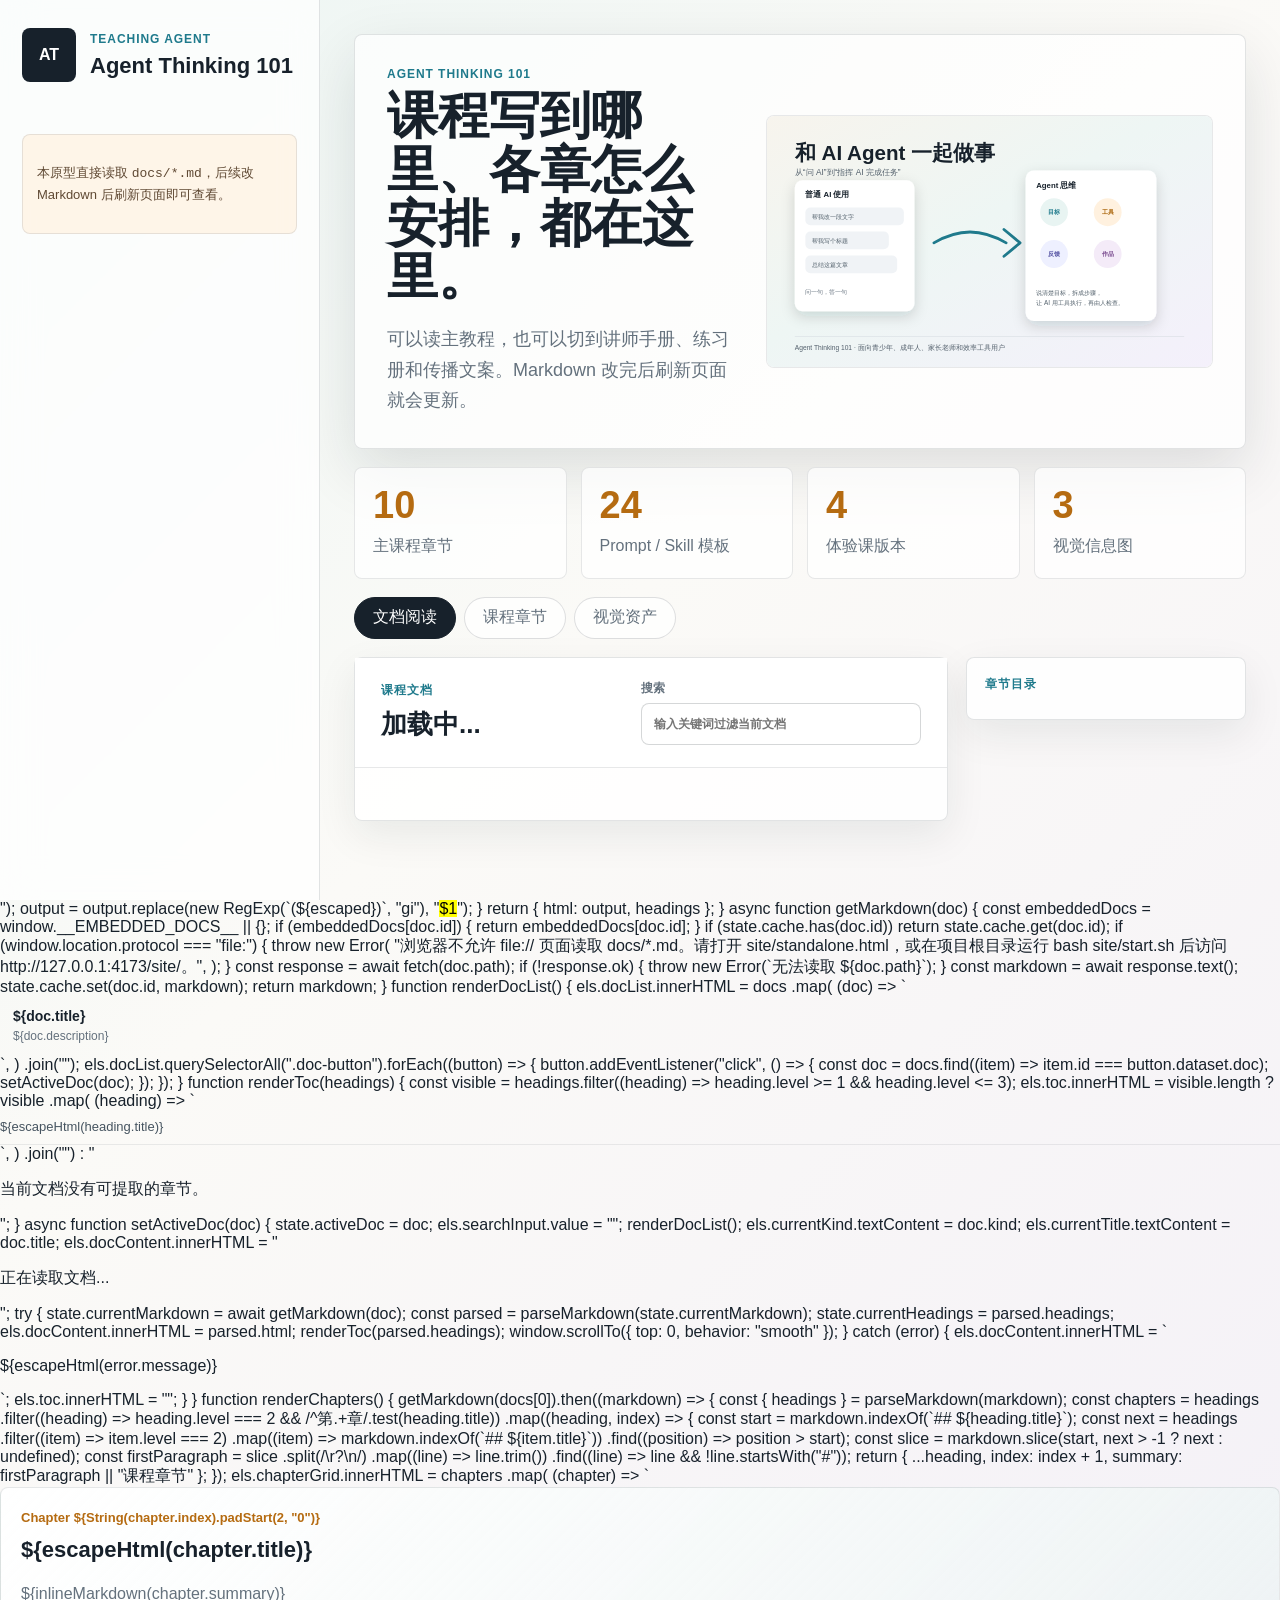
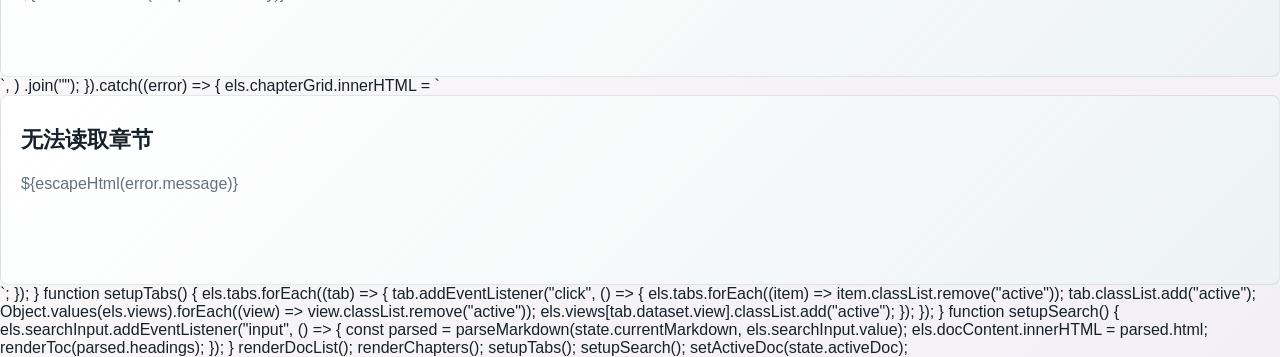
==== site/standalone.html @ 91a7c839 "Build Agent Thinking 101 course site" ====
<!doctype html>
<html lang="zh-CN">
  <head>
    <meta charset="utf-8" />
    <meta name="viewport" content="width=device-width, initial-scale=1" />
    <title>Agent Thinking 101 | 课程文档原型</title>
    <link rel="icon" href="[data-uri]" type="image/svg+xml" />
    <style>
:root {
  color-scheme: light;
  --ink: #17212b;
  --muted: #64717d;
  --paper: #fbfaf7;
  --panel: #ffffff;
  --line: #dfe5e8;
  --teal: #1f7a8c;
  --amber: #b56b11;
  --violet: #6f5792;
  --green-soft: #e8f4f2;
  --amber-soft: #fff1df;
  --violet-soft: #f1edf7;
  --shadow: 0 22px 60px rgba(19, 33, 43, 0.12);
  --radius: 8px;
}

* {
  box-sizing: border-box;
}

body {
  margin: 0;
  min-height: 100vh;
  background:
    linear-gradient(135deg, rgba(232, 244, 242, 0.8), rgba(251, 250, 247, 0.86) 38%, rgba(241, 237, 247, 0.84)),
    var(--paper);
  color: var(--ink);
  font-family: "Avenir Next", "PingFang SC", "Hiragino Sans GB", "Microsoft YaHei", sans-serif;
}

button,
input {
  font: inherit;
}

.app-shell {
  display: grid;
  grid-template-columns: 320px minmax(0, 1fr);
  min-height: 100vh;
}

.side-panel {
  position: sticky;
  top: 0;
  height: 100vh;
  padding: 28px 22px;
  border-right: 1px solid rgba(23, 33, 43, 0.12);
  background: rgba(255, 255, 255, 0.74);
  backdrop-filter: blur(18px);
  overflow-y: auto;
}

.brand-block {
  display: grid;
  grid-template-columns: 54px 1fr;
  gap: 14px;
  align-items: center;
  margin-bottom: 26px;
}

.brand-mark {
  width: 54px;
  height: 54px;
  display: grid;
  place-items: center;
  border-radius: 8px;
  background: var(--ink);
  color: #fff;
  font-weight: 800;
  letter-spacing: 0;
}

.eyebrow {
  margin: 0 0 8px;
  color: var(--teal);
  font-size: 12px;
  font-weight: 800;
  letter-spacing: 0.08em;
  text-transform: uppercase;
}

h1,
h2,
h3 {
  margin: 0;
  letter-spacing: 0;
}

h1 {
  font-size: 22px;
  line-height: 1.12;
}

.doc-list {
  display: grid;
  gap: 8px;
}

.doc-button {
  width: 100%;
  min-height: 58px;
  padding: 11px 12px;
  border: 1px solid transparent;
  border-radius: 8px;
  background: transparent;
  color: var(--ink);
  text-align: left;
  cursor: pointer;
  transition: background 160ms ease, border-color 160ms ease, transform 160ms ease;
}

.doc-button:hover {
  background: rgba(31, 122, 140, 0.08);
  transform: translateX(2px);
}

.doc-button.active {
  background: var(--green-soft);
  border-color: rgba(31, 122, 140, 0.22);
}

.doc-button strong {
  display: block;
  font-size: 14px;
}

.doc-button span {
  display: block;
  margin-top: 4px;
  color: var(--muted);
  font-size: 12px;
  line-height: 1.35;
}

.side-note {
  margin-top: 26px;
  padding: 14px;
  border: 1px solid rgba(23, 33, 43, 0.1);
  border-radius: 8px;
  background: rgba(255, 241, 223, 0.68);
  color: #5f4933;
  font-size: 13px;
  line-height: 1.65;
}

.main-panel {
  min-width: 0;
  padding: 34px;
}

.hero {
  display: grid;
  grid-template-columns: minmax(320px, 0.88fr) minmax(360px, 1.12fr);
  gap: 28px;
  align-items: center;
  min-height: 330px;
  padding: 32px;
  border: 1px solid rgba(23, 33, 43, 0.12);
  border-radius: 8px;
  background: rgba(255, 255, 255, 0.68);
  box-shadow: var(--shadow);
  overflow: hidden;
}

.hero h2 {
  max-width: 780px;
  font-size: clamp(30px, 4vw, 58px);
  line-height: 1.05;
}

.hero-text {
  max-width: 620px;
  margin: 20px 0 0;
  color: var(--muted);
  font-size: 18px;
  line-height: 1.7;
}

.hero img {
  width: 100%;
  border: 1px solid rgba(23, 33, 43, 0.1);
  border-radius: 8px;
  background: #fff;
}

.overview-grid {
  display: grid;
  grid-template-columns: repeat(4, minmax(0, 1fr));
  gap: 14px;
  margin: 18px 0;
}

.overview-grid article {
  min-height: 112px;
  padding: 18px;
  border: 1px solid rgba(23, 33, 43, 0.1);
  border-radius: 8px;
  background: rgba(255, 255, 255, 0.72);
}

.overview-grid span {
  display: block;
  color: var(--amber);
  font-size: 38px;
  font-weight: 800;
  line-height: 1;
}

.overview-grid p {
  margin: 12px 0 0;
  color: var(--muted);
}

.tabs {
  display: flex;
  gap: 8px;
  margin-bottom: 18px;
}

.tab {
  min-height: 42px;
  padding: 0 18px;
  border: 1px solid rgba(23, 33, 43, 0.14);
  border-radius: 999px;
  background: rgba(255, 255, 255, 0.72);
  color: var(--muted);
  cursor: pointer;
}

.tab.active {
  border-color: var(--ink);
  background: var(--ink);
  color: #fff;
}

.content-layout,
.chapter-board,
.asset-board {
  display: none;
}

.content-layout.active {
  display: grid;
  grid-template-columns: minmax(0, 1fr) 280px;
  gap: 18px;
  align-items: start;
}

.chapter-board.active,
.asset-board.active {
  display: block;
}

.reader-card,
.toc-card,
.chapter-board,
.asset-board {
  border: 1px solid rgba(23, 33, 43, 0.12);
  border-radius: 8px;
  background: rgba(255, 255, 255, 0.84);
  box-shadow: 0 14px 40px rgba(19, 33, 43, 0.08);
}

.reader-toolbar {
  position: sticky;
  top: 0;
  z-index: 3;
  display: grid;
  grid-template-columns: minmax(0, 1fr) 280px;
  gap: 18px;
  align-items: center;
  padding: 22px 26px;
  border-bottom: 1px solid rgba(23, 33, 43, 0.1);
  background: rgba(255, 255, 255, 0.92);
  backdrop-filter: blur(14px);
}

.reader-toolbar h3 {
  font-size: 26px;
}

.search-box {
  display: grid;
  gap: 6px;
  color: var(--muted);
  font-size: 12px;
  font-weight: 700;
}

.search-box input {
  width: 100%;
  min-height: 42px;
  padding: 0 12px;
  border: 1px solid rgba(23, 33, 43, 0.18);
  border-radius: 8px;
  background: #fff;
  color: var(--ink);
}

.doc-content {
  padding: 26px;
  line-height: 1.78;
}

.doc-content h1,
.doc-content h2,
.doc-content h3 {
  scroll-margin-top: 98px;
}

.doc-content h1 {
  margin: 0 0 20px;
  font-size: 42px;
  line-height: 1.12;
}

.doc-content h2 {
  margin: 34px 0 14px;
  padding-top: 6px;
  font-size: 30px;
  line-height: 1.2;
}

.doc-content h3 {
  margin: 26px 0 10px;
  color: #263441;
  font-size: 21px;
}

.doc-content p,
.doc-content li {
  color: #34424e;
  font-size: 16px;
}

.doc-content blockquote {
  margin: 18px 0;
  padding: 14px 18px;
  border-left: 4px solid var(--teal);
  background: var(--green-soft);
  color: #21424a;
}

.doc-content pre {
  overflow: auto;
  padding: 16px;
  border: 1px solid rgba(23, 33, 43, 0.12);
  border-radius: 8px;
  background: #13202a;
  color: #f7f4ed;
  line-height: 1.65;
}

.doc-content code {
  font-family: "SFMono-Regular", Menlo, Consolas, monospace;
}

.doc-content :not(pre) > code {
  padding: 2px 5px;
  border-radius: 6px;
  background: #eef3f5;
  color: #204653;
}

.doc-content a {
  color: var(--teal);
  text-decoration-thickness: 2px;
}

.doc-content img {
  display: block;
  width: 100%;
  max-width: 100%;
  height: auto;
  margin: 20px 0;
  border: 1px solid rgba(23, 33, 43, 0.1);
  border-radius: 8px;
  background: #fff;
}

.doc-content mark {
  border-radius: 4px;
  background: #ffe7a8;
}

.toc-card {
  position: sticky;
  top: 20px;
  max-height: calc(100vh - 40px);
  padding: 18px;
  overflow-y: auto;
}

.toc-link {
  display: block;
  padding: 8px 0;
  border-bottom: 1px solid rgba(23, 33, 43, 0.08);
  color: #465460;
  font-size: 13px;
  line-height: 1.35;
  text-decoration: none;
}

.toc-link.level-3 {
  padding-left: 14px;
  color: #687581;
}

.toc-link:hover {
  color: var(--teal);
}

.section-head {
  padding: 26px 26px 0;
}

.section-head h3 {
  font-size: 34px;
}

.section-head p:not(.eyebrow) {
  max-width: 720px;
  color: var(--muted);
  line-height: 1.7;
}

.chapter-grid {
  display: grid;
  grid-template-columns: repeat(2, minmax(0, 1fr));
  gap: 16px;
  padding: 26px;
}

.chapter-card {
  min-height: 190px;
  padding: 20px;
  border: 1px solid rgba(23, 33, 43, 0.1);
  border-radius: 8px;
  background: linear-gradient(135deg, #fff, rgba(232, 244, 242, 0.56));
}

.chapter-card span {
  color: var(--amber);
  font-size: 13px;
  font-weight: 800;
}

.chapter-card h4 {
  margin: 10px 0;
  font-size: 22px;
  line-height: 1.3;
}

.chapter-card p {
  color: var(--muted);
  line-height: 1.7;
}

.asset-grid {
  display: grid;
  gap: 18px;
  padding: 26px;
}

.asset-grid figure {
  margin: 0;
  padding: 16px;
  border: 1px solid rgba(23, 33, 43, 0.1);
  border-radius: 8px;
  background: #fff;
}

.asset-grid img {
  width: 100%;
  display: block;
  border-radius: 8px;
}

.asset-grid figcaption {
  margin-top: 12px;
  color: var(--muted);
}

@media (max-width: 1080px) {
  .app-shell {
    grid-template-columns: 1fr;
  }

  .side-panel {
    position: relative;
    height: auto;
  }

  .doc-list {
    grid-template-columns: repeat(2, minmax(0, 1fr));
  }

  .hero,
  .content-layout.active,
  .reader-toolbar {
    grid-template-columns: 1fr;
  }

  .toc-card {
    position: relative;
    top: auto;
    max-height: none;
  }
}

@media (max-width: 720px) {
  .main-panel,
  .side-panel {
    padding: 16px;
  }

  .hero {
    padding: 20px;
  }

  .overview-grid,
  .chapter-grid,
  .doc-list {
    grid-template-columns: 1fr;
  }

  .tabs {
    overflow-x: auto;
  }
}

</style>
  </head>
  <body>
    <div class="app-shell">
      <aside class="side-panel" aria-label="课程文档导航">
        <div class="brand-block">
          <div class="brand-mark">AT</div>
          <div>
            <p class="eyebrow">Teaching Agent</p>
            <h1>Agent Thinking 101</h1>
          </div>
        </div>

        <nav class="doc-list" id="docList" aria-label="文档列表"></nav>

        <div class="side-note">
          <p>本原型直接读取 <code>docs/*.md</code>，后续改 Markdown 后刷新页面即可查看。</p>
        </div>
      </aside>

      <main class="main-panel">
        <header class="hero">
          <div class="hero-copy">
            <p class="eyebrow">Agent Thinking 101</p>
            <h2>课程写到哪里、各章怎么安排，都在这里。</h2>
            <p class="hero-text">
              可以读主教程，也可以切到讲师手册、练习册和传播文案。Markdown 改完后刷新页面就会更新。
            </p>
          </div>
          <img src="[data-uri]" alt="Agent Thinking 101 课程主视觉" />
        </header>

        <section class="overview-grid" aria-label="课程总览">
          <article>
            <span>10</span>
            <p>主课程章节</p>
          </article>
          <article>
            <span>24</span>
            <p>Prompt / Skill 模板</p>
          </article>
          <article>
            <span>4</span>
            <p>体验课版本</p>
          </article>
          <article>
            <span>3</span>
            <p>视觉信息图</p>
          </article>
        </section>

        <section class="tabs" aria-label="内容视图切换">
          <button class="tab active" data-view="reader">文档阅读</button>
          <button class="tab" data-view="chapters">课程章节</button>
          <button class="tab" data-view="assets">视觉资产</button>
        </section>

        <section class="content-layout active" id="readerView">
          <article class="reader-card">
            <div class="reader-toolbar">
              <div>
                <p class="eyebrow" id="currentKind">课程文档</p>
                <h3 id="currentTitle">加载中...</h3>
              </div>
              <label class="search-box">
                <span>搜索</span>
                <input id="searchInput" type="search" placeholder="输入关键词过滤当前文档" />
              </label>
            </div>
            <div class="doc-content" id="docContent" aria-live="polite"></div>
          </article>

          <aside class="toc-card" aria-label="当前文档章节">
            <p class="eyebrow">章节目录</p>
            <div id="toc"></div>
          </aside>
        </section>

        <section class="chapter-board" id="chaptersView">
          <div class="section-head">
            <p class="eyebrow">Course Map</p>
            <h3>十章课程主线</h3>
            <p>这部分从主教程正文中自动抽取一级课程章节，适合快速看课程骨架。</p>
          </div>
          <div class="chapter-grid" id="chapterGrid"></div>
        </section>

        <section class="asset-board" id="assetsView">
          <div class="section-head">
            <p class="eyebrow">Visual System</p>
            <h3>课程视觉资产</h3>
            <p>这些图可以用于课程介绍页、试讲投影、Notion 文档或小红书封面草稿。</p>
          </div>
          <div class="asset-grid">
            <figure>
              <img src="[data-uri]" alt="课程主视觉" />
              <figcaption>课程主视觉：从聊天到做事</figcaption>
            </figure>
            <figure>
              <img src="[data-uri]" alt="Agent 协作循环" />
              <figcaption>Agent 协作循环：目标、工具、反馈、检查</figcaption>
            </figure>
            <figure>
              <img src="[data-uri]" alt="适合人群地图" />
              <figcaption>适合人群地图：青少年、成年人、家长老师、效率工具用户</figcaption>
            </figure>
          </div>
        </section>
      </main>
    </div>

    <script>
window.__EMBEDDED_DOCS__ = {"course":"# Agent Thinking 101\n\n## 和 AI Agent 一起做事\n\n我最初想做的是少儿编程课。写着写着，我发现成年人也卡在同一个地方：工具已经装了，聊天也会了，可一碰到完整任务，还是不知道怎样把 AI 放进自己的工作里。\n\n于是课程范围慢慢变宽了。孩子可以做网页、小游戏和学习助手；成年人可以整理 Excel、写文档或搭小工具。会编程的人还能继续往 Codex、MCP 和 skills 走。大家用的功能不一样，但开头都一样：先把想做的事说清楚。\n\n## 写在前面：这门课到底想解决什么\n\n我身边不少朋友已经在用 ChatGPT、Gemini、豆包或 DeepSeek。平时改改文字、写个标题、翻译几句话，都没有问题。\n\n可我教他们用 Codex 时，经常会看到一种断层。他们会问一段代码是什么意思，却很少让 AI 先读完整个项目；会让 AI 写攻略，却不让它先问预算、同行人和旅行节奏。大家仍然习惯一句一句地下命令，好像 AI 只能在聊天框里活动。\n\n现在的 Agent 可以读文件、改代码、跑命令，也能根据报错继续修。表格、文档和浏览器里的任务也在往这个方向走。它不保证一次做对，但已经可以连续承担一段工作。\n\n这门课想练的是下面这些事：\n\n- 怎么把一个模糊想法说清楚。\n- 怎么让 AI 帮你拆任务，而不是只给答案。\n- 怎么让 AI 用工具做事，而不是只在聊天框里写字。\n- 怎么检查 AI 的结果，避免被它带着跑。\n- 怎么把重复工作沉淀成模板、skill 或自动化流程。\n- 怎么用 AI 学习、创作、工作、复盘自己。\n\n学完以后，至少应该能把一件事情交代完整，知道什么时候让 AI 继续，什么时候自己停下来检查。\n\n## 参考资料和调研结论\n\n公开的 Agent 教程不少，大多写给开发者。\n\nHugging Face 的 Agents Course 会讲工具、行动和观察，也带着学习者用 smolagents、LlamaIndex、LangGraph 做项目。内容完整，不过默认读者有 Python 基础。\n\nMicrosoft 的 AI Agents for Beginners 更接近工程课程，内容包括规划、记忆、多 Agent、RAG 和 MCP。想自己开发 Agent 的人会用得上，普通用户读起来会比较吃力。\n\nAnthropic 的 Building Effective Agents 提醒开发者别急着做全自动系统，很多任务用简单工作流更稳。文章列出的提示链、路由、并行和评审流程，也很适合拿来教普通人。\n\nOpenAI 和通义灵码的文档则把工具列得很具体：搜索、文件、代码执行、终端、MCP、computer use。模型能接触这些工具以后，才有机会把任务往下推进。\n\n我不想把这门课也写成框架手册。所以正文会先从旅行计划、照片工具、学习和表格这些场景讲起。等读者真的遇到“AI 需要读文件”或“这套流程想下次再用”的问题，再解释工具、记忆、MCP 和 skill。\n\n参考资料：\n\n- Hugging Face Agents Course: https://huggingface.co/learn/agents-course/unit0/introduction\n- Anthropic, Building Effective Agents: https://www.anthropic.com/engineering/building-effective-agents\n- Microsoft AI Agents for Beginners: https://github.com/microsoft/ai-agents-for-beginners\n- OpenAI Agents SDK docs: https://developers.openai.com/api/docs/guides/agents\n- OpenAI tools docs: https://developers.openai.com/api/docs/guides/tools\n- 通义灵码智能体模式: https://help.aliyun.com/zh/lingma/qoder-cn/user-guide/agent\n- UNESCO AI Competency Framework for Students: https://www.unesco.org/en/articles/ai-competency-framework-students\n- MIT Open Learning, AI Literacy, Explained: https://openlearning.mit.edu/news/ai-literacy-explained\n\n## 课程使用指南\n\n自学时，可以从头读到尾，每章做一次练习。别只收藏 prompt，最好当场打开一个 AI 工具试一遍，然后故意挑一处不满意的地方让它修改。\n\n给朋友试讲时，不必一次讲完十章。先用半小时比较聊天与 Agent 的差别，再用一小时做个人主页或旅行计划，已经足够看出这套课是否讲得通。\n\n正式开课可以做 4 节体验版，也可以拆成 10 节。前者用来测试内容，后者再加入作业、复盘和最终项目。\n\n### 四节体验课版本\n\n第 1 节：AI 不只是聊天机器人。  \n目标是让学习者理解：AI 不只是回答问题，还可以围绕目标做事。课堂上对比“帮我做网页”和“请先帮我拆需求，再生成网页”的差别。\n\n第 2 节：把想法说清楚。  \n目标是训练任务说明。学习者选择一个真实想法，写出目标、背景、对象、材料、约束和成功标准。\n\n第 3 节：做出第一个作品。  \n目标是体验从想法到作品。青少年可以做兴趣主页，成年人可以做旅行计划页面、照片工具或工作流模板。\n\n第 4 节：让 AI 成为长期助手。  \n目标是写出自己的 AI 使用手册，包括偏好、常做任务、检查标准和可以沉淀成 skill 的重复工作。\n\n### 十节系统课版本\n\n第 1 节：从聊天 AI 到 Agent。  \n第 2 节：任务说明和需求澄清。  \n第 3 节：先计划、再执行、再检查。  \n第 4 节：工具、上下文、记忆和 skill。  \n第 5 节：用 AI 学习学校科目和兴趣技能。  \n第 6 节：用 AI 创造网页、小工具和作品。  \n第 7 节：用 AI 处理成年人工作流。  \n第 8 节：Agent 工作流模式。  \n第 9 节：安全、边界和判断。  \n第 10 节：最终项目展示和复盘。\n\n### 这门课反复练什么\n\n术语记不住没关系。每一章都会回到这五件事：\n\n1. 我能不能把目标说清楚。\n2. 我能不能让 AI 先问问题。\n3. 我能不能让 AI 拆计划。\n4. 我能不能检查 AI 做得对不对。\n5. 我能不能把一次经验沉淀成以后可复用的流程。\n\n这五件事做顺了，换一个模型也不至于重新学起。\n\n## 第一章：AI 不只是聊天机器人\n\n### 1.1 过去我们怎么用 AI\n\n很多人第一次用 AI，会把它当成一个很聪明的聊天对象。\n\n比如：\n\n- “帮我润色这段话。”\n- “帮我写一份自我介绍。”\n- “这段英文是什么意思？”\n- “帮我总结这篇文章。”\n- “给我十个小红书标题。”\n\n这些用法很实用，只是范围比较窄。你给一段材料，它回一个结果；不满意，再追问一句。AI 不知道整件事为什么要做，也接触不到其他文件和工具。\n\n### 1.2 Agent 是什么\n\n“Agent”听起来有点玄。先把它理解成：\n\n> 一个能围绕目标，使用工具，持续推进任务的 AI 协作者。\n\n聊天 AI 主要给回答。Agent 还会拿工具往下做。\n\n一个普通聊天 AI 可以告诉你：“这个网页应该怎么写。”  \n一个 Coding Agent 可以真的帮你写文件、改样式、运行项目、看报错、继续修。\n\n一个普通聊天 AI 可以告诉你：“Excel 里可以用这个公式。”  \n一个 Agent 可以读取表格，检查字段，生成公式，跑一段分析，输出图表和报告草稿。\n\n一个普通聊天 AI 可以告诉你：“旅行计划可以这样安排。”  \n一个 Agent 可以先问你的偏好，查最新信息，生成路线，发现时间太赶后重新排，再把最终计划做成清单。\n\n这里比较的是工作方式，不是模型智商。\n\n### 1.3 Agent 的四个关键词\n\n先看目标。它可以很小，比如做一个照片浏览器；也可以是整理过去一年的博客，看看自己总在写什么。\n\n再看上下文。需求、偏好、项目文件和之前的决定都算上下文。材料不给够，AI 只能猜。\n\n工具决定它能不能动手。搜索、文件、浏览器、表格、终端和你自己的脚本，都可以成为工具。\n\n最后是反馈。代码报错就看报错，页面太挤就改排版。人也要把“不对劲”说出来，不然 AI 只会沿着第一版继续跑。\n\n### 1.4 一个小例子：从聊天到 Agent\n\n普通用法：\n\n```text\n帮我做一个个人主页。\n```\n\nAI 可能会给你一段 HTML，或者告诉你个人主页应该包含哪些部分。\n\nAgent 式用法：\n\n```text\n我想做一个个人主页，用来展示我的摄影作品和最近写的文章。\n目标用户是朋友和未来可能合作的人。\n我希望页面有：自我介绍、照片作品区、博客链接、联系方式。\n风格不要太花，干净一点，有一点杂志感。\n请先帮我拆需求，问我还缺哪些信息，然后给出一个实现计划。\n等我确认后，再开始生成第一版。\n```\n\n这个 prompt 没有秘诀，只是多给了背景，还要求 AI 先停下来问问题。\n\n### 1.5 本章练习\n\n找一个你最近真的想做的事情，写成两个版本。\n\n第一个版本用普通聊天方式：\n\n```text\n帮我……\n```\n\n第二个版本用 Agent 方式：\n\n```text\n我想完成……\n背景是……\n目标用户/使用场景是……\n我已有的材料是……\n限制条件是……\n怎样算做好……\n请先问我缺少的信息，再给我计划。\n```\n\n比较两次回答，记下第二次多问了什么、少猜了什么。这个差别比背模板更值得留意。\n\n## 第二章：把想法说清楚\n\n### 2.1 大多数人卡在“想法太糊”\n\n很多让人失望的回答，源头是任务太糊。\n\n比如：\n\n```text\n帮我写个方案。\n```\n\n什么方案？给谁看？目的是说服、汇报、执行，还是招生？要多长？语气要正式还是轻松？有没有已有资料？有没有必须避开的内容？怎样算好？\n\n如果这些都没说，AI 只能猜。\n\n人和人一起工作也是这样。你对朋友说“帮我弄一下”，朋友也会愣住。AI 只是把这个问题放大了。\n\n### 2.2 一个任务说明的六个部分\n\n写任务说明时，可以顺着六个问题想：要做什么，为什么做，给谁用，手上有什么，受哪些限制，怎样才算完成。\n\n不必每次写成正式表格。比如你想做旅行计划，预算和同行人就是限制；想写工作报告，读者和已有数据更要先交代。少了哪一项，AI 就会自己补空白，而且它补的未必合你心意。\n\n### 2.3 模板：把模糊想法变清楚\n\n可以用这个模板：\n\n```text\n我想完成：\n\n背景是：\n\n这个东西给谁用/给谁看：\n\n我已有的材料：\n\n限制条件：\n\n我希望最后输出：\n\n怎样算做好：\n\n请你先检查我的描述是否清楚。如果不清楚，先问我问题，不要急着开始做。\n```\n\n网页、旅行计划、Excel 和课程大纲都能用这套模板。用几次后，可以删掉那些你不需要的栏目。\n\n### 2.4 青少年例子：做一个兴趣主页\n\n普通说法：\n\n```text\n帮我做一个关于篮球的网页。\n```\n\n更好的说法：\n\n```text\n我想做一个篮球兴趣主页，用来展示我为什么喜欢篮球。\n这个网页主要给同学和家长看。\n内容包括：我喜欢的球星、我最近的训练记录、我想学习的技术动作、我最喜欢的一场比赛。\n我现在没有学过 HTML，只想先做一个简单但好看的网页。\n风格希望有运动感，但不要太乱。\n怎样算做好：打开网页后，别人能在 1 分钟内了解我的篮球兴趣，并且页面看起来不像作业。\n请先帮我拆页面结构，再问我还需要补充什么。\n```\n\n这段描述也在逼着孩子整理自己的想法：网页里到底要放什么，别人看完应该知道什么。\n\n### 2.5 成年人例子：处理 Excel\n\n普通说法：\n\n```text\n帮我分析这个表格。\n```\n\n更好的说法：\n\n```text\n我有一份销售数据表，想知道最近三个月不同产品线的销售表现。\n目标是给老板做一个简单汇报。\n我希望输出包括：总体趋势、表现最好的产品、下滑明显的产品、可能原因、下一步建议。\n请先检查表格字段是否足够。如果字段不够，请告诉我缺什么。\n分析时不要只给结论，也要说明你是根据哪些字段判断的。\n最后请输出一份适合放进汇报文档的摘要。\n```\n\n有了业务目标和检查要求，AI 才知道该分析哪些字段，而不是随便画几张图。\n\n### 2.6 本章练习\n\n选一个你自己的真实任务，写一份任务说明。\n\n可以从这些方向选：\n\n- 做一个个人主页。\n- 设计一次旅行。\n- 学一个新技能。\n- 整理一个表格。\n- 写一份报告。\n- 做一个小工具。\n- 复盘自己过去一年的经历。\n\n写完后，让 AI 帮你检查这份任务说明：\n\n```text\n请你帮我检查这个任务说明。\n哪些地方清楚？哪些地方不够清楚？\n如果你要执行这个任务，你还需要问我哪 5 个问题？\n```\n\n如果 AI 提不出问题，通常说明任务还停在泛泛而谈的层面。\n\n## 第三章：从“要答案”到“要过程”\n\n### 3.1 为什么不要急着要最终答案\n\n很多人用 AI，会直接要结果。\n\n比如：\n\n```text\n帮我写完这篇作文。\n```\n\n```text\n帮我直接生成完整代码。\n```\n\n```text\n帮我给出投资建议。\n```\n\n直接拿最终答案当然省事，可你很难判断它在哪一步走偏了。写代码、做数据或学习新东西时，这个问题尤其明显。\n\n可以先让 AI 复述任务、问几个问题，再列计划。你看过计划以后再让它动手，出错时也比较容易找到位置。\n\n### 3.2 一个好流程：先计划，再执行\n\n很多任务都可以用这个流程：\n\n1. 说明目标。\n2. 让 AI 复述理解。\n3. 让 AI 提问补充信息。\n4. 让 AI 给出计划。\n5. 人确认计划。\n6. AI 执行第一步。\n7. 人检查结果。\n8. AI 继续修改。\n9. 最后总结经验。\n\n前面多花几分钟，往往能省掉后面整段推倒重来的时间。\n\n### 3.3 让 AI 先问你问题\n\n一个非常简单但有效的句子是：\n\n```text\n如果我的描述还不够清楚，请先问我问题，不要急着给答案。\n```\n\n这句话的作用很朴素：先把缺的信息补上。\n\n比如你说：\n\n```text\n我想学摄影，请帮我制定学习计划。如果我的目标不清楚，请先问我问题。\n```\n\nAI 可能会问：\n\n- 你现在用什么设备？\n- 你更喜欢人像、街拍、风景还是静物？\n- 你每周能练习几次？\n- 你想先学拍摄，还是后期？\n- 你希望一个月后达到什么效果？\n\n回答完这些问题，“学摄影”才会变成一份适合你的练习安排。\n\n### 3.4 让 AI 暴露检查方法\n\n另一个好句子是：\n\n```text\n每一步完成后，请告诉我应该怎么检查结果。\n```\n\n比如写网页，检查方法可以是：\n\n- 页面能不能打开。\n- 文字有没有溢出。\n- 手机上是否能看。\n- 图片是否正常加载。\n- 按钮点击后有没有反应。\n\n比如处理 Excel，检查方法可以是：\n\n- 总数是否和原表一致。\n- 是否有空值或异常值。\n- 分组字段是否正确。\n- 公式是否覆盖所有行。\n- 结论是否符合业务常识。\n\n检查方法最好在执行前就说好。等结果出来再临时找标准，很容易被一份看起来漂亮的答案糊弄过去。\n\n### 3.5 本章练习\n\n找一个你想让 AI 帮你完成的任务，要求 AI 按下面格式工作：\n\n```text\n请按这个流程帮我：\n1. 先复述你理解的目标。\n2. 再问我 3 到 5 个必要问题。\n3. 然后给出执行计划。\n4. 等我确认后，只执行第一步。\n5. 每一步结束后告诉我怎么检查。\n```\n\n做完后，看看 AI 的计划有没有帮你发现原来没想到的问题。\n\n## 第四章：工具、上下文和记忆\n\n### 4.1 Agent 为什么比聊天 AI 更强\n\n聊天模型能写得很好，可很多任务还要碰文件、网页和代码。Agent 的差别就在这里。\n\n它需要读文件。  \n它需要查网页。  \n它需要跑代码。  \n它需要看表格。  \n它需要记住你的偏好。  \n它需要知道上一步做了什么。  \n它需要在失败后换一种办法。\n\n少一个环节，任务都可能停住。能写代码却不能运行，就不知道有没有报错；能读表格却不理解业务目标，也只能做表面统计。\n\nOpenAI 的工具文档里把 web search、file search、code interpreter、remote MCP、skills、shell、computer use 等都列为可用工具。通义灵码的智能体模式也会使用工程检索、文件编辑、终端等工具。不同平台叫法不同，但底层逻辑类似：让模型不只生成文本，而是可以调用外部能力。\n\n### 4.2 什么是上下文\n\n上下文就是 AI 做当前任务需要知道的背景。\n\n它可以包括：\n\n- 你的目标。\n- 你的偏好。\n- 你之前做过的决定。\n- 你的文件。\n- 你的项目结构。\n- 你的写作风格。\n- 你的限制条件。\n- 你的历史材料。\n\n每次从零开始，AI 就会反复猜你的偏好。\n\n比如你让 AI 帮你写文章，但不给它你的博客风格，它只能写成一种很普通的 AI 腔。你让 AI 帮你改代码，但不给它项目文件，它只能给通用建议。你让 AI 帮你设计学习计划，但不告诉它你的时间和基础，它只能给一份看起来正确但很难执行的计划。\n\n### 4.3 什么是记忆\n\n记忆是长期上下文。\n\n比如：\n\n- 我喜欢直接、温和、有一点个人感的文字。\n- 我不喜欢太商业化的表达。\n- 我正在做一套 Agent 思维教程。\n- 我平时会用 Codex 帮我写代码和整理文档。\n- 我对摄影、化妆、写作、AI 工具、个人复盘感兴趣。\n- 我希望学习计划不要太鸡血，要能落地。\n\n如果这些信息会反复用，可以写进 memory、项目说明或个人手册。以后只需补充这次任务的变化。\n\n### 4.4 什么是 skill\n\nskill 可以先理解成一份“给 AI 用的操作手册”。\n\n当某件事你会反复做，就可以把规则写下来，让 AI 以后按照这套规则执行。\n\n比如：\n\n- 每次帮我整理小红书博主资料时，要先提取账号信息、内容主题、爆款结构、视觉风格，再写总结。\n- 每次帮我写博客时，要保持口语化，不要太像营销文。\n- 每次帮我处理照片库时，要先扫描文件夹，再随机展示 9 张，再记录 star。\n- 每次帮我做旅行计划时，要先问预算、节奏、兴趣、同行人、交通限制。\n\nskill 说白了就是一份给 AI 看的操作说明。最值得写的，通常是那些你已经做过三四遍、步骤差不多、又总有几个地方容易出错的事情。\n\n### 4.5 本章练习\n\n写一份“我的 AI 使用手册”。\n\n可以包含：\n\n```text\n我的基本信息：\n\n我常做的任务：\n\n我喜欢的输出风格：\n\n我不喜欢的输出风格：\n\n我希望 AI 每次都先问的问题：\n\n我常用的检查标准：\n\n我希望沉淀成 skill 的重复任务：\n```\n\n先写一个粗糙版本就行。用过几次以后，把真正有用的规则留下，没用的删掉。\n\n## 第五章：让 AI 帮你学习\n\n### 5.1 AI 不是答案机，而是教练\n\n学习大概是 AI 最容易用歪的地方。答案来得太快，人很容易跳过自己卡住的那几分钟。\n\n我更愿意把它当成陪练：它可以出题、换一种解释、指出错误，但那一步真正的推理还是得自己走。\n\n具体可以让它做这些事：\n\n- 用不同难度解释一个概念。\n- 给你出练习题。\n- 根据错题分析薄弱点。\n- 帮你制定复习计划。\n- 用你感兴趣的例子讲知识。\n- 让你先回答，再给反馈。\n\n### 5.2 学学校科目\n\n比如学数学，不要说：\n\n```text\n这道题答案是什么？\n```\n\n可以说：\n\n```text\n请你像老师一样教我这道题。\n不要直接给答案。\n先问我看到题目后的第一反应。\n如果我卡住了，给我提示，不要一步到位。\n最后请总结这类题的解法，并出两道同类题让我练习。\n```\n\n关键是让它先听你的想法。连第一步都没尝试，AI 也不知道你究竟卡在哪里。\n\n### 5.3 学兴趣技能\n\n成年人学兴趣技能时也可以这么用。\n\n比如学摄影：\n\n```text\n我想学摄影，现在主要用手机拍照。\n我喜欢城市街景、咖啡馆、人物侧影，不太喜欢摆拍。\n请帮我设计一个 4 周练习计划。\n每周给我 3 个拍摄任务，每个任务说明练什么、怎么拍、怎么检查照片。\n```\n\n比如学化妆：\n\n```text\n我想从零开始学日常通勤妆。\n我不想一开始买太多东西，也不喜欢很浓的妆。\n请先问我肤质、预算、已有工具和想要的风格。\n然后给我一个低成本入门路线。\n```\n\n比如学投资：\n\n```text\n我想学习投资入门。\n请不要给我具体买卖建议，也不要推荐个股。\n请先从风险、资产类别、长期收益、分散配置和常见误区开始教。\n每一节后给我一个小练习，帮我检查我是否真的理解。\n```\n\n投资例子只用于学概念。具体买卖牵涉个人风险，别把决定交给模型。\n\n### 5.4 让 AI 根据你调整难度\n\n学习材料太简单会无聊，太难又容易放弃。AI 的方便之处是可以马上换一种解释，不用硬撑着读同一段话。\n\n你可以说：\n\n```text\n请用三个版本解释这个概念：\n1. 小学生能懂的版本。\n2. 高中生能懂的版本。\n3. 给成年人快速入门的版本。\n```\n\n或者：\n\n```text\n我刚才没听懂。\n请不要换一个更高级的说法，而是换一个更生活化的例子。\n```\n\n### 5.5 本章练习\n\n选择一个你想学的东西，让 AI 帮你设计一个 7 天入门计划。\n\n要求：\n\n- 每天不超过 30 分钟。\n- 每天有一个小任务。\n- 每天有一个检查方法。\n- 第 7 天做一个小作品或小总结。\n\n最后让 AI 问你：\n\n```text\n你觉得这个计划哪里太难？哪里太简单？根据我的回答重新调整。\n```\n\n## 第六章：让 AI 帮你创造作品\n\n### 6.1 创造作品是最好的学习\n\n光听概念很难知道 Agent 到底好不好用。做一个自己的东西，问题会马上冒出来。\n\n一个网页。  \n一个小游戏。  \n一个照片工具。  \n一个学习助手。  \n一个旅行计划生成器。  \n一个个人知识库。  \n一个 Excel 自动分析流程。\n\n作品不用复杂。一个只解决自己问题的小工具，通常比照着教程复刻一个“大项目”更有意思。\n\n### 6.2 为什么这对青少年很重要\n\n传统少儿编程很容易从语法开始。先学变量，再学循环，再学函数，再学项目。这个路径有价值，但很多孩子会在中间失去兴趣。\n\n可以把顺序倒过来，先问孩子想做什么。\n\n他喜欢篮球，就做篮球主页。  \n她喜欢画画，就做作品展示网站。  \n他喜欢游戏，就做一个简单小游戏。  \n她喜欢历史，就做一个历史人物问答助手。\n\n代码还是要学，只是它可以晚一点出现。孩子先看到作品能跑，再回头理解变量和函数，往往更容易知道自己为什么要学。\n\n### 6.3 一个作品的标准流程\n\n可以用这个流程：\n\n1. 说出想法。\n2. 让 AI 帮你提问。\n3. 写项目 brief。\n4. 让 AI 生成第一版。\n5. 运行或打开看看。\n6. 说出哪里不满意。\n7. 让 AI 修改。\n8. 加入自己的内容。\n9. 展示给别人看。\n10. 记录下一步想改什么。\n\n第 6 步最值得留时间。AI 的第一版往往很像模板，找出哪里不像自己、哪里不能用，才是项目真正开始的地方。\n\n### 6.4 项目一：个人主页\n\n适合青少年，也适合成年人。\n\n任务说明可以这样写：\n\n```text\n我想做一个个人主页。\n它不是简历，而是展示我这个人。\n内容包括：我是谁、我喜欢什么、我最近在做什么、我想展示的作品、联系方式。\n风格希望干净、有个人感，不要太像模板。\n请先帮我设计页面结构，再给我第一版 HTML/CSS。\n生成后告诉我怎么在本地打开。\n```\n\n完成后可以继续让 AI 修改：\n\n```text\n这个页面太像模板了。\n请让它更像一个真实的人写的页面，减少空话，增加一些生活化细节。\n颜色不要太花，字体层级更清楚一点。\n```\n\n### 6.5 项目二：本地照片浏览和收藏工具\n\n这个项目来自我自己的小麻烦：照片下载了很多，平时根本不会再翻。我想每次随机看 9 张，喜欢的就加星，慢慢把真正想留下的挑出来。\n\n目标：\n\n- 从本地照片文件夹随机展示 9 张。\n- 可以刷新下一组。\n- 可以给喜欢的照片 star。\n- 可以查看收藏列表。\n\n需求很小，但恰好适合课堂。它能让人看到，没必要等某家公司做一个功能完全对口的软件。\n\n任务说明：\n\n```text\n我想做一个本地照片浏览工具。\n它从我指定的照片文件夹里随机展示 9 张图片。\n每张图片旁边有一个 star 按钮，点了以后记录到收藏列表。\n我希望这个工具优先简单可用，可以先用本地网页实现。\n请先问我运行环境和照片路径相关问题，再给出最简单实现方案。\n```\n\n第一版只要能随机显示和收藏就够了。分类、搜索和漂亮动画都可以以后再说。\n\n### 6.6 项目三：学习助手\n\n青少年可以做“我的英语单词助手”或“我的错题练习助手”。成年人可以做“我的投资学习助手”或“我的摄影练习助手”。\n\n任务说明：\n\n```text\n我想做一个学习助手，用来帮我学习摄影。\n它需要记录我正在学的主题，每天给我一个小练习，并让我写下复盘。\n我希望它不是直接给我一堆知识，而是能引导我练习。\n请先帮我设计功能，再生成一个简单网页原型。\n```\n\n### 6.7 本章练习\n\n从下面选择一个作品，做第一版：\n\n- 个人主页。\n- 兴趣展示网站。\n- 本地照片浏览工具。\n- 学习打卡工具。\n- 旅行计划页面。\n- 小游戏。\n- AI 故事书。\n\n要求很简单：第一版能打开，能展示，能讲清楚你为什么做它。\n\n## 第七章：让 AI 帮成年人干活\n\n### 7.1 成年人常把 AI 用得太零碎\n\n很多成年人用 AI，也会卡在“局部帮忙”。\n\n写文档时，让 AI 改一段。  \n做表格时，让 AI 给一个公式。  \n写代码时，让 AI 解释一段报错。  \n做调研时，让 AI 总结一篇文章。\n\n问题不在这些小用法，而在每次都从头开始。如果一件事每周都做，值得把步骤和检查标准留下来。\n\n### 7.2 Excel 和数据\n\n处理表格时，不要一上来就问“帮我分析”。更好的流程是：\n\n1. 说明业务目标。\n2. 让 AI 检查字段。\n3. 让 AI 找缺失值和异常值。\n4. 让 AI 提出分析维度。\n5. 人确认哪些维度有意义。\n6. 让 AI 生成统计、图表或公式。\n7. 人检查结论是否符合常识。\n8. 让 AI 写成报告。\n\n通用 prompt：\n\n```text\n我需要分析一份表格。\n请不要直接下结论。\n先帮我检查字段含义、缺失值、异常值和可能的分析维度。\n然后给我一个分析计划。\n等我确认后，再开始计算或写公式。\n最后输出一份可以给同事看的摘要。\n```\n\n### 7.3 文档和汇报\n\n文档工作通常材料多、步骤重复，很适合先整理成流程。\n\n比如：\n\n- 会议纪要。\n- 项目周报。\n- 竞品调研。\n- 课程大纲。\n- 招生文案。\n- 个人复盘。\n- 读书笔记。\n\n比如可以这样做：\n\n1. 收集原始材料。\n2. 让 AI 先提炼信息结构。\n3. 让 AI 找缺口。\n4. 人补充背景。\n5. AI 写初稿。\n6. 人指出风格问题。\n7. AI 改写。\n8. AI 自查是否有空话、重复、逻辑跳跃。\n\n### 7.4 软件开发和小工具\n\nAI Coding Agent 降低了做小工具的门槛。你不必先把前端、后端和数据库全学完，很多个人需求可以从本地网页或脚本开始。\n\n比如：\n\n- 批量重命名文件。\n- 整理下载文件夹。\n- 做照片浏览器。\n- 把 CSV 生成图表。\n- 做一个个人账本。\n- 做一个旅行计划页面。\n- 做一个课程资料整理工具。\n\n使用 Codex 或类似工具时，可以这样开头：\n\n```text\n请先阅读这个项目结构，告诉我它是什么技术栈。\n我想增加一个功能：……\n请先给出修改计划，不要直接改。\n计划里说明要改哪些文件、为什么改、怎么验证。\n等我确认后再执行。\n```\n\n### 7.5 把重复工作沉淀成 skill\n\n看到重复工作时，先别急着自动化。可以检查它是否真的稳定：\n\n判断一个任务是否适合变成 skill，可以问：\n\n- 这件事我是不是做过三次以上？\n- 每次步骤是不是差不多？\n- 判断标准是不是能写出来？\n- 输入和输出是不是相对固定？\n- 如果 AI 帮我做 70%，我是否愿意人工检查剩下 30%？\n\n大部分答案是“是”，再把它写成 skill 或工作流。判断特别多、每次情况差异很大的任务，硬自动化反而麻烦。\n\n### 7.6 本章练习\n\n列出你工作或生活中最重复的 5 件事。\n\n每件事写：\n\n- 输入是什么。\n- 输出是什么。\n- 中间步骤是什么。\n- 哪些地方必须人判断。\n- 哪些地方可以交给 AI。\n\n然后选一个，写成一份 skill 草稿。\n\n## 第八章：Agent 工作流\n\n### 8.1 不要一开始追求全自动\n\n很多人听到 Agent，会想象一个完全自动的 AI：你说一句话，它自己全做完。\n\n完全自动听起来很省事，可任务一旦碰到钱、隐私、删除文件或对外发布，人就得留在流程里。\n\n初学时先做可控的工作流更实际。\n\n工作流只是把步骤写清楚。哪里自动，哪里停下来等人确认，也一起写进去。\n\n### 8.2 提示链\n\n提示链就是一步接一步。\n\n例子：\n\n1. 先写大纲。\n2. 检查大纲。\n3. 根据大纲写初稿。\n4. 检查初稿。\n5. 润色。\n6. 输出最终版。\n\n适合写文章、写方案、做课程、做报告。\n\nprompt：\n\n```text\n请不要一次性写完。\n我们按链式流程来：\n第一步只输出大纲。\n等我确认后，再写正文。\n正文写完后，再单独做一次自查和润色。\n```\n\n### 8.3 路由\n\n路由就是先判断类型，再交给不同处理方式。\n\n比如你有很多用户反馈：\n\n- 有些是 bug。\n- 有些是功能建议。\n- 有些是投诉。\n- 有些是表扬。\n\n你可以让 AI 先分类，再分别处理。\n\n生活里也可以用：\n\n- 学习问题交给学习教练。\n- 写作问题交给写作编辑。\n- 技术问题交给工程助手。\n- 情绪复盘交给反思助手。\n\n### 8.4 并行\n\n并行就是让 AI 同时给多个方案。\n\n比如：\n\n```text\n请给我三个不同方向的个人主页设计：\n1. 极简文字型。\n2. 摄影作品集型。\n3. 轻博客型。\n每个方案说明适合什么人、优点、缺点。\n```\n\n创作时先看几个方向，能避免被 AI 的第一个答案带着走。\n\n### 8.5 指挥者-执行者\n\n任务变复杂以后，可以把拆解和执行分开。\n\n一个“指挥者”负责拆任务、安排顺序、汇总结果。多个“执行者”负责具体子任务。\n\n比如做一个课程：\n\n- 指挥者：设计整体结构。\n- 执行者 A：调研公开资料。\n- 执行者 B：写青少年案例。\n- 执行者 C：写成年人案例。\n- 执行者 D：检查语言是否太 AI。\n\n你不一定真的开多个 Agent，也可以在一个对话里模拟这个流程。\n\n### 8.6 评审-优化\n\n评审和修改是最常用的一组动作。\n\n一个 AI 负责生成，另一个视角负责挑问题。或者同一个 AI 先生成，再切换成审稿人。\n\nprompt：\n\n```text\n请先作为作者写第一版。\n写完后，切换成挑剔但友好的审稿人，检查：\n1. 有没有空话。\n2. 有没有逻辑跳跃。\n3. 有没有太像 AI 的句子。\n4. 有没有读者看不懂的术语。\n5. 有没有可以删掉的段落。\n最后根据审稿意见给出第二版。\n```\n\n### 8.7 本章练习\n\n用“评审-优化”流程改一篇你自己的文字。\n\n要求 AI 先指出问题，不要急着重写。你确认哪些建议有用后，再让它改。\n\n如果 AI 的评审意见不成立，也要明确拒绝。它是帮手，不是裁判。\n\n## 第九章：安全、边界和判断\n\n### 9.1 AI 会犯错\n\nAI 很有用，但它会犯错。\n\n它会编不存在的资料。  \n它会算错。  \n它会误解你的意思。  \n它会把看起来合理的话写得很自信。  \n它会在没有足够信息时假装知道。\n\n所以检查不能留到最后随便看一眼。最好在任务开始前就想好怎么验收。\n\n### 9.2 哪些事情必须小心\n\n以下场景要特别谨慎：\n\n- 隐私数据。\n- 身份证、手机号、家庭住址、银行卡。\n- 公司内部资料。\n- 未公开商业信息。\n- 医疗、法律、投资等高风险决策。\n- 自动删除、批量发送、付款、下单。\n- 学校作业和考试。\n\n这些任务可以让 AI 帮忙整理和起草，但最终决定、发送和付款都要由人确认。\n\n### 9.3 三条基本规则\n\n第一，重要事实要查来源。\n\n不要因为 AI 写得像真的，就当成真的。涉及数据、政策、价格、法律、医学、新闻，都要查来源。\n\n第二，重要操作要人确认。\n\n让 Agent 改文件、发邮件、删数据、执行命令之前，人要知道它要做什么。\n\n第三，学习任务要保留自己的思考。\n\nAI 可以讲解、提示、出题、检查，但不要直接替你完成应该由你完成的作业。\n\n### 9.4 给青少年的边界\n\n青少年使用 AI 时，规则要说得具体。\n\n可以做：\n\n- 让 AI 解释知识。\n- 让 AI 出练习题。\n- 让 AI 检查草稿。\n- 让 AI 帮自己做作品。\n- 让 AI 提醒哪里需要验证。\n\n不应该做：\n\n- 直接让 AI 代写作业。\n- 上传同学或家庭隐私。\n- 完全相信 AI 给出的事实。\n- 在没有大人知道的情况下使用涉及钱或账号的工具。\n\n### 9.5 给成年人的边界\n\n成年人更容易在“省时间”的诱惑下跳过检查。\n\nAI 写的报告，要看。  \nAI 算的数据，要复核。  \nAI 写的代码，要跑。  \nAI 给的投资知识，可以学，但不能当成买卖建议。  \nAI 帮你处理公司资料，要注意保密。\n\n报告、代码和数据都可以让 AI 起草或处理，但责任不会因此转给模型。\n\n### 9.6 本章练习\n\n写一份你的 AI 使用边界。\n\n```text\n我可以让 AI 帮我做：\n\n我暂时不让 AI 做：\n\n涉及隐私时，我会：\n\n涉及钱、健康、法律时，我会：\n\nAI 输出重要结论时，我会如何检查：\n```\n\n写完后放在常用项目里。真正遇到敏感资料或自动操作时，再拿出来对照。\n\n## 第十章：最终项目\n\n### 10.1 为什么要有最终项目\n\n最后还是要做一个自己的项目。只听懂概念，很难知道自己会在哪一步卡住。\n\n项目不用大，满足下面几点就够：\n\n- 它来自真实需求。\n- 它能展示或能使用。\n- 它包含一次人和 AI 的迭代过程。\n\n### 10.2 青少年项目方向\n\n可以选择：\n\n- 我的个人主页。\n- 我的兴趣展示网站。\n- 我的 AI 故事书。\n- 我的学习助手。\n- 我的小游戏。\n- 我的班级知识问答页面。\n- 我的旅行计划页面。\n\n最终交付：\n\n- 作品链接或截图。\n- 项目说明。\n- 我怎么和 AI 说需求。\n- AI 第一版哪里不好。\n- 我怎么让 AI 修改。\n- 我学到了什么。\n\n### 10.3 成年人项目方向\n\n可以选择：\n\n- 我的 Excel 分析流程。\n- 我的工作周报助手。\n- 我的旅行计划工作流。\n- 我的个人复盘助手。\n- 我的照片整理工具。\n- 我的资料总结 skill。\n- 我的代码开发助手。\n\n最终交付：\n\n- 工作流说明。\n- 输入和输出。\n- 可复用 prompt 或 skill。\n- 检查清单。\n- 节省了什么时间。\n- 哪些步骤仍然需要人判断。\n\n### 10.4 项目模板\n\n```text\n项目名称：\n\n我为什么想做它：\n\n这个项目给谁用：\n\n我希望它能完成什么：\n\n我已有的材料：\n\n我使用的 AI 工具：\n\n我给 AI 的第一版任务说明：\n\nAI 给出的第一版结果：\n\n我发现的问题：\n\n我让 AI 怎么修改：\n\n最终结果：\n\n我怎么检查它：\n\n下一步想改进：\n```\n\n### 10.5 课程结束以后\n\n今天用的是 Codex、ChatGPT、Gemini、DeepSeek 或 GLM，过一阵子工具名单还会变。课程里那些按钮和菜单不一定耐用。\n\n更值得留下的是做项目时形成的习惯：需求写清楚，计划先看，结果自己验收；一件事做顺以后，把步骤留给下次。孩子可以用这套习惯做作品，成年人可以少做一些重复劳动。\n\n课程结束后，不妨继续维护自己的 AI 使用手册。过几个月再回来看，删掉没用的规则，补上新踩过的坑。这比收藏一百条“万能 prompt”更接近真实使用。\n","outline":"# Agent Thinking 101: 和 AI Agent 一起做事\n\n## 0. 课程定位\n\n这份大纲最早按少儿编程来写。后来范围扩到了成年人，因为很多人虽然会用 ChatGPT 或 Gemini，却还是把 AI 当成一句一答的聊天工具。\n\n课程会教人把目标、材料和限制交代清楚，让 Agent 先计划，再使用工具执行。结果做得不对，人要能看出来，也要知道怎样让它改。\n\n同一套方法会落到不同场景：\n\n- 青少年版：用 Agent 创造网页、小游戏、故事、学习助手和个人作品。\n- 成年人版：用 Agent 处理文档、Excel、数据分析、写代码、自动化日常工作。\n- 家长/教师版：理解 AI Agent 的价值、边界、安全和教学方式。\n- 开发者/效率工具用户版：理解 Codex、AI Coding Agent、skills、MCP 和个人工作流。\n\n## 1. 为什么不只做“少儿编程”，而是“Agent 思维”\n\n传统少儿编程通常围绕 Scratch、Python、C++、竞赛或计算思维展开。它的价值仍然存在，但 AI 时代的新问题变成了：\n\n- 孩子不一定先学完语法，才能做出作品。\n- 成年人不一定是程序员，也可以用 Agent 完成复杂工作。\n- 学习的重点不只是“我会不会写代码”，而是“我能不能把想法变成可执行任务”。\n- AI 不只是回答问题，而是可以参与计划、执行、检查、迭代。\n\n成年人也常停在局部提问、局部改写和局部总结。课程因此不绑定某个年龄，也不绑定某个工具。它主要练一件事：\n\n> 把模糊想法变成清晰目标，把清晰目标拆成步骤，把步骤交给 AI 和工具协作执行，再用人的判断检查结果。\n\n## 2. Agent 相比普通聊天 AI 的进步\n\n普通聊天 AI 的典型使用方式是：用户问一句，AI 回一句。它可以解释概念、写文本、生成代码片段，但大多数时候停留在“对话”和“生成内容”。\n\nAgent 的进步在于它更接近“做事系统”：\n\n- **目标感**：Agent 可以围绕一个目标连续工作，而不是只回答单个问题。\n- **任务拆解**：Agent 可以把复杂任务拆成多个步骤，并动态调整计划。\n- **工具调用**：Agent 可以使用搜索、代码执行、文件读写、浏览器、日历、表格、数据库等工具。\n- **环境反馈**：Agent 会根据工具结果、报错、页面变化、文件内容继续判断下一步。\n- **记忆与上下文**：Agent 可以保留偏好、项目背景、历史决策，让后续协作更顺。\n- **检查与迭代**：Agent 可以生成结果，也可以检查结果、修复问题、总结经验。\n- **半自动执行**：人提出目标和边界，Agent 在中间承担大量执行劳动。\n\n- 聊天 AI 更像“会说话的老师或助手”。\n- Agent 更像“能拿工具干活的项目搭子”。\n\n具体到使用上，就是会准备目标和上下文，知道它能用哪些工具，也提前想好怎么检查。\n\n## 3. 公开 Agent 教程调研摘要\n\n目前公开的 Agent 教程大多偏技术实现，适合开发者，但不一定适合青少年、家长或普通职场人。\n\n### 3.1 Hugging Face Agents Course\n\nHugging Face 的 Agents Course 是完整的开发者课程，覆盖 Agent 基础、框架、Agentic RAG、最终项目和认证。它会讲 tools、thoughts、actions、observations、smolagents、LlamaIndex、LangGraph 等内容。\n\n对我们的启发：\n\n- 它证明 Agent 教育已经是一个明确方向。\n- 它强调理论加实践，最后要做项目。\n- 但它要求基础 Python，更偏开发者，不适合作为青少年或普通人的第一门课。\n\n### 3.2 Anthropic: Building Effective Agents\n\nAnthropic 把 agentic systems 分成 workflow 和 agents。workflow 是预先写好的路径，agent 是模型根据任务动态决定流程和工具使用。它也强调一个重要原则：尽量从简单、可组合的模式开始，而不是一开始堆复杂框架。\n\n对我们的启发：\n\n- “简单可组合”非常适合教学。\n- 青少年和成年人不需要一开始学习复杂框架，可以先理解 prompt chaining、routing、parallelization、orchestrator-workers、evaluator-optimizer 这些工作模式。\n- Agent 教育要强调检查点、环境反馈和人类判断。\n\n### 3.3 OpenAI Agents / Tools 相关文档\n\nOpenAI 的开发者文档列出了 Agents SDK、工具调用、MCP、Computer Use、File Search、Code Interpreter 和 Shell。模型接上这些工具以后，才能读文件、操作环境并继续执行。\n\n对我们的启发：\n\n- 教程里要让学习者看到“工具”这个概念。\n- 对青少年，可以用浏览器、网页生成、图片、文档作为工具入口。\n- 对成年人，可以用 Excel、文件、代码、搜索、日程、自动化作为工具入口。\n\n## 4. 本教程和现有教程的区别\n\n现有教程常见的门槛：\n\n- 太偏技术框架，普通人看不懂。\n- 太偏 prompt 模板，无法迁移到真实任务。\n- 太偏工具介绍，今天讲一个软件，明天软件就变了。\n- 太少讨论人的角色：目标、判断、边界、审美、责任。\n\n这份教程的取舍：\n\n- 先讲思维，再讲工具。\n- 先讲真实任务，再讲技术概念。\n- 先让学习者做出作品，再逐步解释背后的原理。\n- 既适合青少年创造作品，也适合成年人处理工作。\n- 强调人和 Agent 的协作关系，而不是把 AI 当成答案机器。\n\n## 5. 为什么要教这个：作者真实场景\n\n这套教程可以从一个很真实的观察开始：\n\n很多人已经在用 Gemini、ChatGPT、豆包、DeepSeek 或 GLM，但仍然停留在比较基础的使用方式上。他们会让 AI 改一段文字、写一个小段落、总结一篇文章，或者回答一个局部问题。这些用法当然有价值，但它们只用到了 AI 的一小部分能力。\n\n现在更重要的变化是：AI 已经可以承担一段相对独立的工作。只要人能把目标、背景、约束和检查标准说清楚，Agent 就可以帮人拆任务、查资料、读文件、写代码、改错误、整理输出，甚至把重复的电脑操作沉淀成 skill 或工作流。\n\n这也是本教程想降低的门槛：\n\n- 不让高昂订阅费、复杂环境和信息差，把普通人挡在 AI 能力之外。\n- 不让用户只停留在“让 AI 改一段文字”的阶段。\n- 让学习者意识到，自己电脑上的很多重复劳动，都可以被整理成可复用的 Agent 工作流。\n- 让青少年知道，AI 不只是帮忙写作业，而是可以帮他们创造作品。\n- 让成年人知道，AI 不只是聊天工具，而是可以处理工作、学习和生活的协作者。\n\n### 5.1 教朋友使用 Codex\n\n一个重要起点是：身边朋友可能已经会用 ChatGPT 或 Gemini，但还没有形成 Codex / Agent 式的工作方式。\n\n他们习惯把任务切得很碎，一段一段交给 AI，例如：\n\n- 改一段文案。\n- 翻译一段内容。\n- 总结一个材料。\n- 写一点代码片段。\n\n但 Agent 式的方式是把完整目标交给 AI：\n\n- 帮我理解这个项目，并找出我应该从哪里改。\n- 帮我写一个小工具，运行起来并自己检查报错。\n- 帮我把这个重复工作做成脚本或 skill。\n- 帮我读这些资料，总结成可执行计划。\n\n这里借 Codex 讲的是怎样让 AI 进入项目现场。以后工具换了，这套用法仍然能迁移。\n\n### 5.2 把重复工作做成 skill 或工作流\n\n很多人的电脑里都有重复劳动：\n\n- 每周整理表格。\n- 固定格式写报告。\n- 批量处理图片或文件。\n- 从网页收集信息。\n- 把资料转成笔记。\n- 把某类任务拆解成固定流程。\n\n传统做法是每次手工做一遍。Agent 思维会问：\n\n> 这件事能不能被描述成一套稳定流程？能不能让 AI 先学会规则，再帮我半自动执行？\n\n这可以进一步变成 skill、脚本、模板或个人工作流。普通人不一定要先成为程序员，也可以先学会识别“哪些任务值得自动化”。\n\n### 5.3 用 AI 做个人复盘和自我理解\n\nAgent 不只可以处理外部任务，也可以帮助人整理自己。\n\n例如把生平经历、随想、博客、日记、长期写作、重要选择、情绪记录和价值观材料整理给 AI，让它形成一份对自己的调研：\n\n- 我长期关心什么？\n- 我的表达里反复出现哪些主题？\n- 我的优势和困境是什么？\n- 我最近的拖延、焦虑或兴奋来自哪里？\n- 我适合怎样的学习和工作节奏？\n- 我过去的经历可以沉淀成什么项目？\n\nAI 可以先把散落的材料整理出来，像一面会分类的镜子。结论仍然要自己判断，尤其是涉及性格和人生选择时。\n\n### 5.4 用 AI 学习兴趣和技能\n\nAI 可以成为一个非常灵活的私人教练。\n\n例如：\n\n- 学摄影：让 AI 分析照片风格、设计练习任务、解释构图和后期思路。\n- 学化妆：让 AI 根据脸型、场景、预算和已有工具设计学习路线。\n- 学投资：让 AI 从基础概念、风险意识、资产配置和案例拆解开始教，而不是直接推荐买什么。\n- 学编程：让 AI 根据目标项目倒推所需知识。\n- 学任何新领域：让 AI 设计课程、出练习、检查理解、安排复习。\n\n这里的心法是：不要只问“这个概念是什么”，而是让 AI 变成一个能持续追踪目标、生成练习、调整难度的学习系统。\n\n### 5.5 用 AI 做旅行计划和生活计划\n\n旅行计划也是很好的 Agent 教学案例，因为它天然包含目标、约束、偏好、资料、路线和迭代。\n\n普通问法是：\n\n> 帮我做一个东京三日游攻略。\n\nAgent 式问法是：\n\n> 我想做一个东京三日游计划，预算中等，喜欢摄影、咖啡、城市散步，不喜欢太赶。请先问我 5 个必要问题，再按每天上午、下午、晚上设计路线，并说明为什么这样安排。最后给我一个可调整清单。\n\n旅行计划很适合入门，因为偏好、预算和路线随时会变。Agent 要根据这些变化反复调整，不能只生成一份漂亮攻略。\n\n### 5.6 用 AI 搭自己的小工具\n\nAgent 最有冲击力的场景之一，是让普通人意识到：\n\n> 我有一个小需求，不一定要等别人做软件，我可以让 AI 帮我搭一个够自己用的小工具。\n\n例如做一个本地照片库工具：\n\n- 从下载的照片里随机展示 9 张。\n- 用户可以快速浏览。\n- 喜欢的照片可以 star。\n- 之后可以回看收藏。\n\n这个工具不一定复杂，但意义很大。它让学习者理解，AI 可以把“我脑子里一个很小的需求”变成“电脑上一个真的能用的东西”。\n\n青少年可以用它做个人主页、小游戏、故事书、兴趣网站。成年人可以用它做数据整理、图片管理、资料归档、工作自动化。\n\n## 6. 反复练习的习惯\n\n### 6.1 从“提问者”变成“任务设计者”\n\n普通用法是问：\n\n> 帮我做一个网页。\n\nAgent 思维是描述：\n\n> 我想做一个展示我篮球爱好的个人主页。目标用户是同学和家长。页面需要有自我介绍、喜欢的球星、训练记录和照片区域。请先帮我拆需求，问我缺少的信息，再给出实现计划。\n\n多写的这些信息，会减少 AI 自己猜测的空间。\n\n### 6.2 从“要答案”变成“要过程”\n\n普通 AI 使用者容易让 AI 直接给最终答案。Agent 思维会要求 AI 暴露中间过程：\n\n- 先问我需要补充的信息。\n- 先列计划，不要直接执行。\n- 每一步完成后告诉我检查方法。\n- 如果不确定，给出假设。\n- 如果失败，解释原因并提出下一步。\n\n这会培养学习者的过程意识，也能减少盲目信任 AI。\n\n### 6.3 从“复制粘贴”变成“人机迭代”\n\nAI 的第一版通常只是草稿。接下来要做的是：\n\n1. 人提出目标。\n2. Agent 给出方案。\n3. 人指出不满意的地方。\n4. Agent 修改。\n5. 人检查结果。\n6. Agent 总结经验。\n\n用几次以后，学习者会自然形成自己的检查清单。\n\n### 6.4 从“学工具”变成“搭工作流”\n\n工具会变，但工作流更稳定。\n\n例如成年人处理 Excel 数据，可以拆成：\n\n1. 说明业务目标。\n2. 上传或描述数据。\n3. 让 AI 检查字段和异常。\n4. 让 AI 生成分析思路。\n5. 让 AI 输出图表或公式。\n6. 人检查结果是否符合业务常识。\n7. 让 AI 写成报告。\n\n同样的工作流可以迁移到学习计划、投资入门、论文阅读、代码开发、旅行规划。\n\n### 6.5 从“让 AI 替我思考”变成“让 AI 放大我的思考”\n\n这是安全边界，也是价值观。\n\nAI 可以帮我查资料、拆任务、写草稿、做计算、找错误，但最终的目标、判断、价值选择和责任仍然属于人。\n\n对青少年来说，这一点尤其重要：不能把 AI 当成作业代写器，而要把它当成学习教练、创作伙伴和练习生成器。\n\n### 6.6 从“消费软件”变成“创造自己的工具”\n\n过去很多人遇到一个需求，会先想：\n\n> 有没有现成软件？有没有教程？有没有别人做好的工具？\n\nAgent 时代可以多一个问题：\n\n> 这个需求能不能让 AI 帮我做一个够用的小工具？\n\n这不意味着每个人都要成为专业程序员，而是每个人都可以拥有更强的数字创造力。尤其对青少年来说，这种体验很关键：电脑不是只能用来消费内容，也可以用来创造自己的系统。\n\n### 6.7 从“单次使用”变成“长期协作”\n\n很多 AI 使用停留在一次性对话。Agent 思维更重视长期协作：\n\n- 把偏好写成 memory。\n- 把常用流程写成模板。\n- 把重复任务做成 skill。\n- 把项目背景沉淀成上下文包。\n- 让 AI 每次做完都总结经验。\n\n长期协作会让 AI 越来越像一个了解你的工作伙伴，而不是每次都要重新认识你的临时工具。\n\n## 7. 课程主线\n\n### 第一章：AI 不只是聊天机器人\n\n目标：建立从聊天 AI 到 Agent 的基本区别。\n\n要讲的问题：\n\n- 什么是聊天 AI？\n- 什么是 Agent？\n- 为什么工具、记忆、反馈和执行很重要？\n- 为什么 Agent 像一个“能干活的搭子”？\n- 为什么很多人已经在用 AI，任务仍然停在一句一答？\n\n练习：\n\n- 同一个任务分别用“聊天方式”和“Agent 方式”提问，比较结果差异。\n- 把一个“改文字”的局部任务，升级成一个完整工作流任务。\n\n### 第二章：把想法说清楚\n\n目标：学会把模糊想法变成 Agent 能执行的任务。\n\n任务框架：\n\n- 目标：我要完成什么？\n- 背景：为什么要做？\n- 对象：给谁用？\n- 约束：时间、工具、格式、难度、风格。\n- 成功标准：怎样算做好？\n- 检查方式：我怎么知道它做对了？\n\n练习：\n\n- 把“我想做个网页”改写成一个完整任务说明。\n- 把“我想学投资”改写成一个学习计划任务说明。\n\n### 第三章：让 AI 帮你学习\n\n目标：让 AI 成为学习教练，而不是答案机器。\n\n应用场景：\n\n- 学校科目：数学、英语、历史、科学。\n- 兴趣学习：投资入门、摄影、设计、视频剪辑、编程。\n- 课程作业：理解题意、拆解步骤、检查草稿、生成练习。\n\n重要边界：\n\n- 可以让 AI 讲解和训练。\n- 可以让 AI 帮你检查错误。\n- 不应该让 AI 直接替你完成需要自己提交的作业。\n\n练习：\n\n- 让 AI 为一个学习目标设计 7 天计划。\n- 让 AI 根据错题生成 5 道同类练习。\n- 让 AI 用三种难度解释同一个概念。\n\n### 第四章：让 AI 帮你管理生活\n\n目标：理解 Agent 可以成为个人操作系统的一部分。\n\n应用场景：\n\n- 提醒和日程。\n- todo 和项目拆解。\n- 读书笔记和长期记忆。\n- 周复盘和目标追踪。\n- 兴趣资料库。\n- 个人经历整理和自我复盘。\n\n练习：\n\n- 设计一个“我的学习/生活助理”。\n- 写一段个人偏好 memory。\n- 让 AI 根据本周任务生成每日计划。\n- 让 AI 根据一段自我介绍，提炼自己的长期主题和兴趣线索。\n\n### 第五章：让 AI 帮你创造作品\n\n目标：让青少年或初学者体验从想法到作品的完整闭环。\n\n可选项目：\n\n- 个人主页。\n- 兴趣展示网站。\n- AI 故事绘本。\n- 小游戏。\n- 学习打卡工具。\n- 家庭提醒页面。\n- 班级知识问答助手。\n- 本地照片浏览和收藏工具。\n- 旅行计划生成器。\n\n项目流程：\n\n1. 想法描述。\n2. 需求拆解。\n3. 页面或功能规划。\n4. 生成第一版。\n5. 运行和检查。\n6. 修改样式和功能。\n7. 展示作品。\n\n练习：\n\n- 做一个“关于我”的网页。\n- 做一个“我的兴趣知识库”。\n- 做一个“给低年级同学用的学习助手”。\n\n### 第六章：让 AI 帮成年人干活\n\n目标：说明 Agent 思维不只属于孩子，也能提高成年人工作效率。\n\n应用场景：\n\n- 处理 Excel：清洗数据、生成公式、做统计、写分析报告。\n- 处理文档：总结、改写、提纲、会议纪要。\n- 处理数据：读取 CSV、画图、解释趋势。\n- 软件开发：写脚本、改 bug、生成网页、搭小工具。\n- 调研和写作：收集资料、提炼观点、生成结构。\n- 把重复工作沉淀成 skill、脚本或固定工作流。\n\n练习：\n\n- 给 AI 一份表格任务，让它先问清楚目标再动手。\n- 让 AI 帮你把一个工作需求拆成可执行清单。\n- 让 AI 写一个小脚本或网页，并教你怎么验证。\n\n### 第七章：Agent 工作流\n\n目标：把零散使用升级成稳定方法。\n\n五个基础工作流：\n\n- **链式工作流**：先大纲，再内容，再润色，再检查。\n- **路由工作流**：不同问题交给不同处理方式。\n- **并行工作流**：同时生成多个方案，再比较。\n- **指挥者-执行者工作流**：一个 Agent 拆任务，多个子任务分别执行。\n- **评审-优化工作流**：一个 Agent 生成，另一个 Agent 检查。\n\n练习：\n\n- 用“评审-优化”方式改一篇作文或文章。\n- 用“并行方案”方式设计三个网页风格。\n- 用“指挥者-执行者”方式拆一个小项目。\n\n### 第八章：工具、记忆和上下文\n\n目标：理解 Agent 为什么比纯聊天更强。\n\n本章概念：\n\n- 工具：搜索、文件、浏览器、代码、表格、日历。\n- 记忆：偏好、历史、长期目标。\n- 上下文：当前任务所需的背景材料。\n- 权限：哪些事情可以让 AI 做，哪些必须人确认。\n- skill：把反复出现的任务规则沉淀成可复用能力。\n\n练习：\n\n- 为自己的学习 Agent 写一份角色说明。\n- 为自己的工作 Agent 写一份工具清单。\n- 为一个项目写上下文包：目标、资料、规则、输出格式。\n- 为一个重复任务写一份 skill 草稿。\n\n### 第九章：安全、边界和判断\n\n目标：建立负责任的 AI 使用习惯。\n\n要讲的问题：\n\n- AI 会胡说，怎么验证？\n- 什么时候不能上传隐私数据？\n- 什么时候不能让 AI 代写？\n- 如何避免过度依赖？\n- 如何让家长和老师放心？\n\n检查清单：\n\n- 重要事实要查来源。\n- 重要计算要复核。\n- 隐私信息要脱敏。\n- 作业要保留自己的思考过程。\n- 自动执行前要有人确认。\n\n### 第十章：最终项目\n\n目标：完成一个可以展示的作品或工作流。\n\n青少年项目方向：\n\n- 我的个人主页。\n- 我的 AI 学习助手。\n- 我的互动故事书。\n- 我的兴趣知识库。\n- 我的小游戏。\n\n成年人项目方向：\n\n- 我的工作自动化助手。\n- 我的 Excel 分析流程。\n- 我的学习课程生成器。\n- 我的项目管理 Agent。\n- 我的代码开发助手。\n\n最终交付：\n\n- 作品本身。\n- 任务说明。\n- Agent 对话记录摘要。\n- 遇到的问题和解决方法。\n- 下一步改进计划。\n\n## 8. 四节试讲课设计\n\n### 第 1 课：AI 不只是聊天机器人\n\n目标：让学习者理解 Agent 和普通聊天的区别。\n\n课堂任务：\n\n- 用两种方式完成同一个任务。\n- 比较“直接问答案”和“让 AI 先拆任务”的差别。\n- 写出自己的第一个 Agent 式任务说明。\n- 演示：把“改一段文字”升级成“完成一份完整材料”。\n\n课后作品：\n\n- 一份“我想让 AI 帮我完成的 3 件事”清单。\n\n### 第 2 课：把一个想法变成项目\n\n目标：学会描述目标、背景、对象、约束和成功标准。\n\n课堂任务：\n\n- 选择一个作品方向。\n- 让 AI 帮忙提问和完善需求。\n- 输出项目计划。\n\n课后作品：\n\n- 一份个人项目 brief。\n\n### 第 3 课：用 Agent 做出第一个网页或小工具\n\n目标：体验从想法到可运行作品。\n\n课堂任务：\n\n- 生成网页第一版。\n- 检查哪里不符合预期。\n- 让 AI 修改样式、文案和功能。\n\n课后作品：\n\n- 一个可展示的网页、小工具或故事作品。\n\n### 第 4 课：让 AI 成为学习和生活助理\n\n目标：把 Agent 思维迁移到长期学习和日常生活。\n\n课堂任务：\n\n- 设计一个学习助理或生活助理。\n- 写 memory 和规则。\n- 生成一周计划。\n- 讨论安全边界。\n\n课后作品：\n\n- 一份个人 AI 使用手册。\n\n## 9. 写作风格\n\n教程应该尽量避免以下风格：\n\n- 太像技术文档。\n- 太像商业课招生文案。\n- 太像工具说明书。\n- 太多术语，太少真实例子。\n\n更合适的风格：\n\n- 像一个懂 AI 的朋友在教你。\n- 先给真实场景，再解释概念。\n- 每章都有一个能动手做的小任务。\n- 每个抽象概念都配一个青少年例子和一个成年人例子。\n- 保留作者自己的使用经验，比如 Codex、提醒、memory、todo、学习、写作、开发。\n- 多写“我怎么真的用它”的案例，比如自我复盘、摄影、化妆、旅行计划、本地照片工具。\n\n## 10. 后续写作顺序\n\n建议不要从第一章开始硬写。更好的顺序是：\n\n1. 先写“反复练习的习惯”。\n2. 再写“Agent 相比聊天 AI 的进步”。\n3. 再写“为什么要教这个：作者真实场景”。\n4. 再写“青少年创造作品”。\n5. 再写“成年人干活”。\n6. 最后补齐开头、结尾和安全边界。\n\n原因很简单：工具介绍随时可以补，作者自己的使用经验才决定这门课和其他教程有什么不同。\n\n## 11. 参考资料\n\n- Hugging Face Agents Course: https://huggingface.co/learn/agents-course/unit0/introduction\n- Anthropic, Building Effective Agents: https://www.anthropic.com/engineering/building-effective-agents\n- OpenAI Agents SDK docs: https://developers.openai.com/api/docs/guides/agents\n- OpenAI tools docs: https://developers.openai.com/api/docs/guides/tools\n","instructor":"# Agent Thinking 101 讲师手册\n\n这份手册给授课者用。默认学员已经碰过 ChatGPT、Gemini、豆包或 DeepSeek，但使用方式比较零散。年龄可能差很多，所以同一个概念会准备青少年和成年人两种例子。\n\n## 课程总目标\n\n学完以后，学习者不一定要会写复杂代码，但应该能做到五件事：\n\n1. 把一个模糊想法说成清晰任务。\n2. 让 AI 先提问、先计划，而不是直接输出。\n3. 让 AI 使用工具或按流程完成一段真实工作。\n4. 检查 AI 的结果，并能提出修改意见。\n5. 把一次成功经验沉淀成模板、工作流或 skill。\n\n## 授课原则\n\n少讲概念，多做对比。\n\n不要一上来讲 Agent、MCP、RAG、工具调用这些词。先让学习者看到两个结果的差别：\n\n- “帮我做一个网页。”\n- “我想做一个摄影主页，请先问我问题、拆需求、给计划，确认后再生成第一版。”\n\n只要学习者看到第二种方式明显更像在做项目，他就会自然理解 Agent 思维。\n\n每节课都要有作品。\n\n作品可以很小：一份任务说明、一个网页、一份学习计划、一份 AI 使用手册、一份 skill 草稿。没有作品，学习者很容易觉得自己只是听了一堆道理。\n\n每节课都要有检查。\n\n每节课都要留出验收环节。可以反复问：\n\n- 这个结果能不能用？\n- 哪里不像你想要的？\n- 你怎么判断它是对的？\n- 下一步怎么改？\n\n## 课程版本\n\n### 4 节体验课\n\n适合内测、朋友试讲、小红书招募体验课。\n\n第 1 节：AI 不只是聊天机器人。  \n第 2 节：把想法说清楚。  \n第 3 节：做出第一个作品。  \n第 4 节：写出自己的 AI 使用手册。\n\n### 10 节系统课\n\n适合正式课程、社群训练营、家教或小班课。\n\n每节 90 到 120 分钟。青少年建议每节都保留 40 分钟动手时间；成年人建议每节都绑定一个真实工作场景。\n\n## 第 1 节：AI 不只是聊天机器人\n\n### 本节目标\n\n让学习者理解普通聊天 AI 和 Agent 的差别。\n\n先别急着背定义。让学员比较两种用法，自己说出差别。\n\n### 开场讲法\n\n可以这样开场：\n\n> 你可能已经用过 AI。你让它写标题、改文案、总结文章、解释概念。今天我们不学“怎么问得更好听”，而是学一个更重要的变化：怎么让 AI 从聊天框里走出来，进入你的任务现场。\n\n然后问大家：\n\n> 最近你让 AI 帮你做过什么？\n\n把答案写在白板上。通常会出现：改文案、翻译、总结、写作文、解释代码、做 PPT、查资料。\n\n接着引导：\n\n> 这些都是局部任务。今天我们试试看，能不能把它升级成完整任务。\n\n### 课堂演示\n\n选择一个简单任务，比如“做个人主页”。\n\n先输入普通 prompt：\n\n```text\n帮我做一个个人主页。\n```\n\n让学习者观察 AI 的结果。通常它会直接给页面结构或代码。\n\n再输入 Agent 式 prompt：\n\n```text\n我想做一个个人主页，用来展示我的摄影作品和最近写的文章。\n目标用户是朋友和未来可能合作的人。\n我希望页面有自我介绍、照片作品区、博客链接和联系方式。\n风格干净，有一点杂志感。\n请先帮我拆需求，问我还缺哪些信息，再给我实现计划。\n等我确认后，再开始生成第一版。\n```\n\n让学习者比较：\n\n- 第二次是不是更像一个项目？\n- AI 有没有开始问问题？\n- 结果是不是更符合个人需求？\n- 人在中间是不是更容易控制方向？\n\n### 四个概念\n\n用四个词讲 Agent：\n\n- 目标：围绕一件事持续推进。\n- 上下文：AI 要知道背景、材料、偏好和限制。\n- 工具：AI 可以读文件、查资料、写代码、处理表格。\n- 反馈：AI 需要根据结果继续修改。\n\n### 课堂练习\n\n让每个人选择一个真实任务，写两个版本：\n\n普通版：\n\n```text\n帮我……\n```\n\nAgent 版：\n\n```text\n我想完成……\n背景是……\n给谁用/给谁看……\n我已有的材料……\n限制条件……\n怎样算做好……\n请先问我问题，再给计划。\n```\n\n### 验收标准\n\n学习者本节课结束时应该能说清楚：\n\n- 普通聊天 AI 和 Agent 的区别。\n- 为什么不能只让 AI 直接给答案。\n- 自己想让 AI 帮忙完成的一件真实任务。\n\n## 第 2 节：把想法说清楚\n\n### 本节目标\n\n训练学习者写出一份清晰任务说明。\n\n很多回答之所以空泛，是因为任务本身只说了“帮我弄一下”。这一节就处理这个问题。\n\n### 开场讲法\n\n可以说：\n\n> 很多人觉得 AI 不好用，其实是因为我们给它的任务像“帮我弄一下”。人听到这句话也会不知道怎么弄。今天我们练习把“帮我弄一下”变成 AI 真能执行的任务。\n\n### 六要素\n\n任务说明包含六件事：\n\n1. 目标：我要完成什么。\n2. 背景：为什么要做。\n3. 对象：给谁用、给谁看。\n4. 材料：我已经有什么。\n5. 约束：时间、格式、工具、风格、不能做什么。\n6. 成功标准：怎样算做好。\n\n### 课堂演示\n\n拿一个模糊需求：\n\n```text\n帮我写一个课程介绍。\n```\n\n现场改成：\n\n```text\n我想写一份 Agent 思维课程介绍，用来发给朋友和潜在学员。\n读者可能已经用过 ChatGPT，但只会基础聊天。\n我希望他们读完后明白：这门课会带着人完成任务，不只是介绍 AI 工具。\n语气要真实、轻松，不要太像培训机构广告。\n长度控制在 800 字以内。\n请先帮我判断还缺哪些信息，再给我三个不同角度的大纲。\n```\n\n### 分年龄调整\n\n青少年可以用：\n\n- 做兴趣主页。\n- 做学习助手。\n- 做小游戏。\n- 做故事书。\n\n成年人可以用：\n\n- 写报告。\n- 做表格分析。\n- 规划旅行。\n- 整理资料。\n- 搭小工具。\n\n### 课堂练习\n\n每个人写一份任务说明，然后让 AI 检查：\n\n```text\n请帮我检查这份任务说明。\n哪些地方清楚？\n哪些地方还不够清楚？\n如果你要执行这个任务，还需要问我哪 5 个问题？\n```\n\n### 验收标准\n\n学习者本节课结束时应该有一份可以继续执行的项目 brief。\n\n## 第 3 节：从要答案到要过程\n\n### 本节目标\n\n让学习者学会让 AI 先计划、再执行、再检查。\n\n### 开场讲法\n\n> 以前我们很习惯问老师“答案是什么”。但和 Agent 协作时，更好的问题是“你打算怎么做”。如果你不知道 AI 的过程，就很难判断它是不是在瞎编。\n\n### 推荐流程\n\n```text\n请按这个流程帮我：\n1. 先复述你理解的目标。\n2. 再问我 3 到 5 个必要问题。\n3. 然后给出执行计划。\n4. 等我确认后，只执行第一步。\n5. 每一步结束后告诉我怎么检查。\n```\n\n### 课堂演示\n\n任务：做一个旅行计划。\n\n错误方式：\n\n```text\n帮我做一个东京三日游攻略。\n```\n\n更好的方式：\n\n```text\n我想做一个东京三日游计划。\n我喜欢摄影、咖啡、城市散步，不喜欢太赶，预算中等。\n请先复述你的理解，再问我 5 个必要问题。\n然后给我一个每天上午、下午、晚上的初步计划。\n每个安排都说明为什么适合我。\n```\n\n### 课堂练习\n\n学习者选择一个任务，要求 AI 必须先问问题和写计划。\n\n### 常见问题\n\n如果 AI 还是直接给答案怎么办？\n\n让学习者追问：\n\n```text\n你刚才直接开始做了。请停下来，先按我要求的流程：复述目标、提出问题、给计划。\n```\n\n这也是训练“指挥 AI”的一部分。\n\n### 验收标准\n\n学习者能拿到一份 AI 生成的计划，并指出计划中哪些地方需要修改。\n\n## 第 4 节：工具、上下文、记忆和 skill\n\n### 本节目标\n\n让学习者理解 Agent 为什么比纯聊天更强。\n\n这一节会出现一些术语，但要用生活例子讲。\n\n### 开场讲法\n\n> 如果 AI 只能聊天，它再聪明也像一个被关在房间里的人。Agent 的变化是：它开始有工具、有资料、有记忆，还能看到自己做出来的结果。\n\n### 四个概念\n\n工具：AI 能用的外部能力，比如搜索、文件、代码、表格、浏览器。\n\n上下文：AI 当前任务需要知道的背景，比如你的目标、文件、偏好、历史决定。\n\n记忆：长期上下文，比如你的写作风格、常做任务、长期项目。\n\nskill：把重复任务写成可复用操作手册。\n\n### 课堂演示\n\n让学习者对比两个 prompt。\n\n没有上下文：\n\n```text\n帮我写一篇博客。\n```\n\n有上下文：\n\n```text\n我想写一篇博客，主题是为什么普通人需要 Agent 思维。\n我的写作风格是：真实、口语化、不要太营销、允许有一点自我怀疑。\n读者是已经用过 AI 但用得比较浅的人。\n请先给我 3 个切入角度，不要直接写全文。\n```\n\n### 课堂练习\n\n写一份“我的 AI 使用手册”。\n\n```text\n我的常见任务：\n\n我的输出偏好：\n\n我不喜欢的风格：\n\n我希望 AI 每次先问的问题：\n\n我常用的检查标准：\n\n我想沉淀成 skill 的重复任务：\n```\n\n### 验收标准\n\n学习者有一份可复制给 AI 的个人使用手册，并能说出自己一个适合变成 skill 的任务。\n\n## 第 5 节：让 AI 帮你学习\n\n### 本节目标\n\n让学习者把 AI 从“答案机”变成“学习教练”。\n\n### 开场讲法\n\n> 学习里最危险的 AI 用法，是让它直接替你完成。最有价值的用法，是让它像一个教练一样训练你。\n\n### 课堂演示\n\n数学例子：\n\n```text\n请你像老师一样教我这道题。\n不要直接给答案。\n先问我看到题目后的第一反应。\n如果我卡住了，只给提示。\n最后总结这类题的解法，并出两道同类题。\n```\n\n兴趣学习例子：\n\n```text\n我想学摄影，现在主要用手机拍照。\n我喜欢城市街景和咖啡馆，不喜欢摆拍。\n请帮我设计一个 4 周练习计划。\n每周给我 3 个拍摄任务，每个任务说明练什么、怎么拍、怎么检查照片。\n```\n\n### 课堂练习\n\n每个人选择一个想学的东西，让 AI 生成 7 天入门计划。\n\n要求：\n\n- 每天不超过 30 分钟。\n- 每天有小任务。\n- 每天有检查方法。\n- 第 7 天有一个小作品或小总结。\n\n### 验收标准\n\n学习者能得到一份符合自己情况的学习计划，并能说出它哪里需要调整。\n\n## 第 6 节：让 AI 帮你创造作品\n\n### 本节目标\n\n让学习者做出一个可展示的小作品。\n\n这是课程里最能产生“哇，原来我也可以”的一节。\n\n### 开场讲法\n\n> 今天不讲太多概念。今天的目标只有一个：做出一个属于你的东西。它可以很小，但必须真的能打开、能展示、能解释为什么是你做的。\n\n### 推荐项目\n\n青少年：\n\n- 兴趣主页。\n- 小游戏。\n- 故事书。\n- 学习助手。\n\n成年人：\n\n- 个人主页。\n- 旅行计划页面。\n- 照片浏览工具。\n- 工作流模板。\n\n### 标准流程\n\n1. 写项目 brief。\n2. 让 AI 问问题。\n3. 让 AI 生成第一版。\n4. 打开或运行。\n5. 找出 3 个不满意的地方。\n6. 让 AI 修改。\n7. 加入自己的真实内容。\n8. 展示。\n\n### 课堂提醒\n\n不要追求完美。第一版很丑也没关系。课程要训练的是迭代，不是一次成功。\n\n### 验收标准\n\n学习者完成一个可展示的作品，并写出：\n\n- 我做了什么。\n- 我怎么描述需求。\n- AI 第一版哪里不好。\n- 我怎么让它修改。\n- 下一步想改什么。\n\n## 第 7 节：让 AI 帮成年人干活\n\n### 本节目标\n\n让成年人把 AI 从“局部助手”升级成“工作流助手”。\n\n如果班里主要是青少年，这节可以简化；如果主要是成年人，这节要重点讲。\n\n### 开场讲法\n\n> 很多成年人已经装了不少 AI 工具，却仍然每次从头做同一件事。这节课练习把重复步骤留下来，下次少做一遍。\n\n### 场景一：Excel\n\n教学流程：\n\n1. 说明业务目标。\n2. 让 AI 检查字段。\n3. 让 AI 找异常值。\n4. 让 AI 给分析维度。\n5. 人确认维度。\n6. AI 写公式或分析。\n7. 人检查。\n8. AI 写报告。\n\n### 场景二：文档\n\n文档工作流：\n\n1. 收集材料。\n2. 提炼结构。\n3. 找缺口。\n4. 写初稿。\n5. 改风格。\n6. 自查空话。\n\n### 场景三：小工具\n\n可以演示“照片浏览工具”或“批量文件整理脚本”。\n\n### 验收标准\n\n学习者能列出自己一个重复工作，并写出输入、输出、步骤、检查标准。\n\n## 第 8 节：Agent 工作流\n\n### 本节目标\n\n把零散技巧升级成稳定模式。\n\n### 五种工作流\n\n提示链：一步一步写，适合文档和课程。\n\n路由：先分类再处理，适合反馈、邮件、任务分拣。\n\n并行：同时生成多个方案，适合创意和设计。\n\n指挥者-执行者：先拆任务再分别完成，适合复杂项目。\n\n评审-优化：先生成再挑错再修改，适合几乎所有严肃输出。\n\n### 课堂演示\n\n用“评审-优化”改一段文字：\n\n```text\n请先作为作者写第一版。\n写完后，切换成挑剔但友好的审稿人，检查空话、逻辑跳跃、AI 腔和读者看不懂的地方。\n最后根据审稿意见给第二版。\n```\n\n### 课堂练习\n\n每个人选一个自己之前生成的内容，用评审-优化工作流改一遍。\n\n### 验收标准\n\n学习者能说出自己用了哪种工作流，以及为什么。\n\n## 第 9 节：安全、边界和判断\n\n### 本节目标\n\n建立负责任使用 AI 的习惯。\n\n### 开场讲法\n\n> AI 很强，但它不是负责人。负责人永远是人。你可以让 AI 做很多事，但你要知道哪些事必须检查，哪些事不能交给它。\n\n### 必讲边界\n\n- 隐私不能随便上传。\n- 重要事实要查来源。\n- 重要计算要复核。\n- 涉及钱、健康、法律要特别谨慎。\n- 作业可以让 AI 教，但不应该直接代写。\n- 自动执行前要确认。\n\n### 课堂练习\n\n写一份个人 AI 使用边界：\n\n```text\n我可以让 AI 做：\n\n我不让 AI 做：\n\n涉及隐私时：\n\n涉及钱、健康、法律时：\n\n重要结论的检查方式：\n```\n\n### 验收标准\n\n学习者能说出至少 3 个不能盲目信任 AI 的场景。\n\n## 第 10 节：最终项目展示\n\n### 本节目标\n\n让学习者完成展示、复盘和下一步计划。\n\n### 展示结构\n\n每个人用 3 到 5 分钟展示：\n\n1. 我做了什么。\n2. 为什么想做。\n3. 我怎么和 AI 说需求。\n4. AI 第一版哪里不好。\n5. 我怎么修改。\n6. 最终结果是什么。\n7. 下一步想改什么。\n\n### 讲师点评\n\n点评时不要只夸结果。重点点评：\n\n- 任务说明是否清楚。\n- 是否有迭代。\n- 是否会检查。\n- 是否有自己的内容。\n- 是否可以沉淀成工作流。\n\n### 课程收尾\n\n可以用这段话结束：\n\n> 课程结束以后，工具还会继续更新。希望你留下的是一套做事习惯：任务先说清楚，计划先看一遍，结果自己检查，做顺的流程留到下次继续用。\n\n## 附录：讲师检查清单\n\n每次上课前检查：\n\n- 今天有没有明确作品。\n- 有没有普通 prompt 和 Agent prompt 的对比。\n- 有没有至少 30 分钟动手时间。\n- 有没有结果检查环节。\n- 有没有让学习者写下自己的下一步。\n\n每次上课后记录：\n\n- 哪个例子最打动学习者。\n- 哪个概念最难懂。\n- 哪个 prompt 最有效。\n- 哪个练习时间不够。\n- 哪个学员作品可以作为案例。\n","workbook":"# Agent Thinking 101 学习者练习册\n\n这份练习册留给课堂动手和课后复盘。每节课至少写一次自己的输入，也要记录 AI 第一版哪里不对。空着没关系，拿模板照抄就没什么用了。\n\n## 使用方式\n\n每节课做三件事：\n\n1. 写一份自己的输入。\n2. 让 AI 给出结果。\n3. 写下你怎么检查和修改。\n\n不知道做什么时，就从最近的一件小麻烦开始。个人主页、旅行计划、表格或照片工具都行，前提是你确实想用它。\n\n## 第 1 节练习：从聊天到 Agent\n\n### 练习目标\n\n感受“问 AI”和“让 AI 做事”的区别。\n\n### 我的任务\n\n我想让 AI 帮我做的事：\n\n```text\n\n```\n\n### 普通聊天版\n\n```text\n帮我……\n```\n\nAI 给出的结果：\n\n```text\n\n```\n\n### Agent 版本\n\n```text\n我想完成：\n\n背景是：\n\n给谁用/给谁看：\n\n我已有的材料：\n\n限制条件：\n\n怎样算做好：\n\n请先问我问题，再给我计划。\n```\n\nAI 给出的结果：\n\n```text\n\n```\n\n### 我的观察\n\n两次结果有什么不同？\n\n```text\n\n```\n\n哪一个更像在完成真实任务？为什么？\n\n```text\n\n```\n\n## 第 2 节练习：写项目 brief\n\n### 练习目标\n\n把模糊想法变成清晰任务。\n\n### 项目 brief\n\n项目名称：\n\n```text\n\n```\n\n我为什么想做它：\n\n```text\n\n```\n\n这个项目给谁用：\n\n```text\n\n```\n\n我希望它完成什么：\n\n```text\n\n```\n\n我已有的材料：\n\n```text\n\n```\n\n限制条件：\n\n```text\n\n```\n\n怎样算做好：\n\n```text\n\n```\n\n### 让 AI 检查\n\n复制下面的话给 AI：\n\n```text\n请帮我检查这份项目 brief。\n哪些地方清楚？\n哪些地方还不够清楚？\n如果你要执行这个任务，还需要问我哪 5 个问题？\n```\n\nAI 问我的问题：\n\n```text\n\n```\n\n我补充后的版本：\n\n```text\n\n```\n\n## 第 3 节练习：先计划，再执行\n\n### 练习目标\n\n训练 AI 先理解目标、提问、计划，再开始执行。\n\n### 我的任务\n\n```text\n\n```\n\n### 给 AI 的流程要求\n\n```text\n请按这个流程帮我：\n1. 先复述你理解的目标。\n2. 再问我 3 到 5 个必要问题。\n3. 然后给出执行计划。\n4. 等我确认后，只执行第一步。\n5. 每一步结束后告诉我怎么检查结果。\n```\n\n### AI 复述的目标\n\n```text\n\n```\n\n### AI 问的问题\n\n```text\n\n```\n\n### AI 给出的计划\n\n```text\n\n```\n\n### 我对计划的修改意见\n\n```text\n\n```\n\n## 第 4 节练习：我的 AI 使用手册\n\n### 练习目标\n\n沉淀自己的偏好、上下文和可复用工作方式。\n\n### 我的常见任务\n\n```text\n\n```\n\n### 我喜欢的输出风格\n\n```text\n\n```\n\n### 我不喜欢的输出风格\n\n```text\n\n```\n\n### 我希望 AI 每次先问的问题\n\n```text\n\n```\n\n### 我常用的检查标准\n\n```text\n\n```\n\n### 我希望沉淀成 skill 的重复任务\n\n```text\n\n```\n\n### 可复制给 AI 的版本\n\n```text\n这是我的 AI 使用手册：\n\n我的常见任务是：\n\n我喜欢的输出风格是：\n\n我不喜欢的输出风格是：\n\n我希望你每次先问：\n\n我的检查标准是：\n\n我想沉淀成 skill 的任务是：\n```\n\n## 第 5 节练习：让 AI 帮我学习\n\n### 练习目标\n\n把 AI 当成学习教练，而不是答案机。\n\n### 我想学的东西\n\n```text\n\n```\n\n### 我的基础\n\n```text\n\n```\n\n### 我每天/每周能投入的时间\n\n```text\n\n```\n\n### 我希望第 7 天完成的小作品或小总结\n\n```text\n\n```\n\n### 给 AI 的 prompt\n\n```text\n我想在 7 天内入门：\n\n我的基础是：\n\n我每天最多能花：\n\n我希望第 7 天能完成一个小作品或小总结。\n\n请帮我设计 7 天计划。\n每天包括：\n1. 今天学什么。\n2. 一个 30 分钟以内的小任务。\n3. 怎么检查我有没有学会。\n4. 如果太难，可以怎么降低难度。\n```\n\n### AI 给我的计划\n\n```text\n\n```\n\n### 我觉得需要调整的地方\n\n```text\n\n```\n\n## 第 6 节练习：做出第一个作品\n\n### 练习目标\n\n完成一个可以展示的小作品。\n\n### 我选择的作品\n\n- 个人主页\n- 兴趣展示网站\n- 本地照片浏览工具\n- 学习打卡工具\n- 旅行计划页面\n- 小游戏\n- AI 故事书\n- 其他：\n\n### 我的项目 brief\n\n```text\n\n```\n\n### AI 第一版结果\n\n```text\n\n```\n\n### 我打开/运行后看到的问题\n\n1.\n2.\n3.\n\n### 我让 AI 修改的 prompt\n\n```text\n\n```\n\n### 第二版结果\n\n```text\n\n```\n\n### 我会怎么展示这个作品\n\n```text\n\n```\n\n## 第 7 节练习：把重复工作变成工作流\n\n### 练习目标\n\n找到一个值得自动化或沉淀成 skill 的任务。\n\n### 我重复做的 5 件事\n\n1.\n2.\n3.\n4.\n5.\n\n### 我选择沉淀的一件事\n\n```text\n\n```\n\n### 输入是什么\n\n```text\n\n```\n\n### 输出是什么\n\n```text\n\n```\n\n### 标准步骤\n\n1.\n2.\n3.\n4.\n5.\n\n### 哪些步骤可以 AI 做\n\n```text\n\n```\n\n### 哪些步骤必须人确认\n\n```text\n\n```\n\n### Skill 草稿\n\n```text\n技能名称：\n\n用途：\n\n输入：\n\n输出：\n\n工作流程：\n\n检查标准：\n\n必须人确认的地方：\n```\n\n## 第 8 节练习：使用一种 Agent 工作流\n\n### 练习目标\n\n学会在真实任务里选择工作流。\n\n### 我选择的工作流\n\n- 提示链\n- 路由\n- 并行\n- 指挥者-执行者\n- 评审-优化\n\n### 为什么选择它\n\n```text\n\n```\n\n### 给 AI 的 prompt\n\n```text\n\n```\n\n### AI 的结果\n\n```text\n\n```\n\n### 我怎么检查和修改\n\n```text\n\n```\n\n## 第 9 节练习：我的 AI 使用边界\n\n### 练习目标\n\n明确哪些事可以让 AI 做，哪些事必须小心。\n\n### 我可以让 AI 帮我做\n\n```text\n\n```\n\n### 我暂时不让 AI 做\n\n```text\n\n```\n\n### 涉及隐私时，我会\n\n```text\n\n```\n\n### 涉及钱、健康、法律时，我会\n\n```text\n\n```\n\n### AI 输出重要结论时，我会这样检查\n\n```text\n\n```\n\n## 第 10 节练习：最终项目提交\n\n### 项目名称\n\n```text\n\n```\n\n### 我为什么想做它\n\n```text\n\n```\n\n### 这个项目给谁用\n\n```text\n\n```\n\n### 我使用的 AI 工具\n\n```text\n\n```\n\n### 我给 AI 的第一版任务说明\n\n```text\n\n```\n\n### AI 第一版结果\n\n```text\n\n```\n\n### 我发现的问题\n\n```text\n\n```\n\n### 我让 AI 怎么修改\n\n```text\n\n```\n\n### 最终结果\n\n```text\n\n```\n\n### 我怎么检查它\n\n```text\n\n```\n\n### 我学到了什么\n\n```text\n\n```\n\n### 下一步想改进\n\n```text\n\n```\n\n## 最终复盘\n\n学完这门课后，请回答三个问题：\n\n1. 我以前怎么用 AI？\n\n```text\n\n```\n\n2. 我现在对 Agent 思维的理解是什么？\n\n```text\n\n```\n\n3. 我接下来最想沉淀成工作流的一件事是什么？\n\n```text\n\n```\n","prompts":"# Agent Thinking 101 Prompt 与 Skill 模板库\n\n这些模板可以直接复制，但别把它们当咒语。先填进自己的目标、材料和限制。用过几次后，删掉多余的问题，留下每次都会用到的部分。\n\n## 1. 通用任务说明模板\n\n适合几乎所有任务。\n\n```text\n我想完成：\n\n背景是：\n\n这个结果给谁用/给谁看：\n\n我已有的材料：\n\n限制条件：\n\n我希望最后输出：\n\n怎样算做好：\n\n请你先检查我的描述是否清楚。如果不清楚，先问我问题，不要急着开始做。\n```\n\n## 2. Agent 式协作流程模板\n\n适合写代码、写文档、做数据、做项目。\n\n```text\n请按这个流程帮我：\n\n1. 先复述你理解的目标。\n2. 再问我 3 到 5 个必要问题。\n3. 然后给出执行计划。\n4. 等我确认后，只执行第一步。\n5. 每一步结束后告诉我怎么检查结果。\n6. 如果遇到不确定的地方，请明确说出你的假设。\n7. 完成后总结这次任务可以沉淀成什么经验。\n```\n\n## 3. 让 AI 先问问题\n\n适合需求还不清楚的时候。\n\n```text\n我现在只有一个模糊想法：\n\n……\n\n请不要直接给方案。\n请先像一个有经验的项目顾问一样，问我 8 个关键问题。\n这些问题要帮助我澄清目标、用户、材料、限制、风格、成功标准和风险。\n问完后，等我回答，再帮我整理成任务说明。\n```\n\n## 4. 把想法变成项目 brief\n\n适合青少年作品、个人项目、小工具、课程项目。\n\n```text\n请帮我把下面这个想法整理成项目 brief：\n\n想法：\n\n……\n\n请输出：\n1. 项目名称。\n2. 这个项目解决什么问题。\n3. 给谁使用。\n4. 核心功能。\n5. 第一版最小可行范围。\n6. 需要我补充的材料。\n7. 可能遇到的困难。\n8. 第一版验收标准。\n```\n\n## 5. 做个人主页\n\n适合青少年、成年人、创作者、求职者。\n\n```text\n我想做一个个人主页。\n\n它不是简历，而是展示我这个人。\n\n我的身份/兴趣：\n\n我想展示的内容：\n\n目标读者：\n\n我喜欢的风格：\n\n我不喜欢的风格：\n\n请先帮我设计页面结构，再问我还缺哪些内容。\n等我确认后，再生成第一版 HTML/CSS。\n生成后请告诉我怎么在本地打开，以及如何检查页面有没有问题。\n```\n\n## 6. 做兴趣展示网站\n\n适合孩子的作品课。\n\n```text\n我想做一个关于【兴趣】的网站。\n\n这个网站主要给【同学/家长/朋友】看。\n\n我希望包含：\n- 我为什么喜欢它。\n- 我最喜欢的作品/人物/案例。\n- 我自己的经历或练习记录。\n- 我想继续学习的方向。\n\n我的技术基础是：\n\n页面风格希望：\n\n请先帮我拆成 3 到 5 个页面模块，然后问我还需要补充什么。\n```\n\n## 7. 做学习助手\n\n适合学校科目、兴趣学习、成年人自学。\n\n```text\n我想做一个学习助手，用来帮我学习：\n\n我的基础：\n\n我每周能投入的时间：\n\n我容易卡住的地方：\n\n我希望它帮我：\n- 制定计划。\n- 出练习。\n- 检查我的回答。\n- 根据错误调整难度。\n- 做阶段复盘。\n\n请先帮我设计这个学习助手的工作方式。\n不要直接开始讲课。\n```\n\n## 8. 让 AI 像老师一样讲题\n\n适合学生，不适合直接代写。\n\n```text\n请你像老师一样教我这道题。\n\n要求：\n1. 不要直接给最终答案。\n2. 先问我看到题目后的想法。\n3. 如果我答错，先指出错在哪里。\n4. 如果我卡住，只给一个小提示。\n5. 最后总结这类题的解法。\n6. 再出 2 道同类题让我练习。\n\n题目是：\n\n……\n```\n\n## 9. 设计 7 天学习计划\n\n适合兴趣学习、技能入门。\n\n```text\n我想在 7 天内入门：\n\n我的基础是：\n\n我每天最多能花：\n\n我希望第 7 天能完成一个小作品或小总结。\n\n请帮我设计 7 天计划。\n每天包括：\n1. 今天学什么。\n2. 一个 30 分钟以内的小任务。\n3. 怎么检查我有没有学会。\n4. 如果太难，可以怎么降低难度。\n```\n\n## 10. 学投资的安全模板\n\n只用于知识学习，不用于具体投资建议。\n\n```text\n我想学习投资入门。\n\n请注意：\n1. 不要推荐具体股票、基金或买卖时点。\n2. 不要替我做投资决策。\n3. 请把重点放在基础知识、风险意识、资产类别、长期收益、分散配置和常见误区。\n4. 每讲一个概念，都给一个生活化例子。\n5. 每节最后给我 3 个问题，检查我是否理解。\n\n请先问我当前基础和学习目标，再设计入门路线。\n```\n\n## 11. 处理 Excel 或 CSV\n\n适合成年人工作流。\n\n```text\n我需要分析一份表格。\n\n业务目标是：\n\n表格字段大概包括：\n\n我希望得到：\n\n请不要直接下结论。\n请先帮我：\n1. 检查字段含义。\n2. 判断可能的缺失值和异常值。\n3. 提出 3 到 5 个分析维度。\n4. 告诉我每个维度为什么有意义。\n5. 等我确认后，再开始计算或写公式。\n\n最后请输出一份可以给同事看的摘要，并说明哪些结论需要人工复核。\n```\n\n## 12. 写工作报告\n\n适合周报、项目汇报、调研报告。\n\n```text\n我需要写一份报告。\n\n报告类型：\n\n读者：\n\n目标：\n\n已有材料：\n\n希望语气：\n\n请按流程来：\n1. 先提炼材料里的关键信息。\n2. 再指出缺少哪些信息。\n3. 给出报告结构。\n4. 等我确认后再写初稿。\n5. 初稿完成后，检查空话、重复、逻辑跳跃和读者看不懂的地方。\n```\n\n## 13. 用 Codex 改项目\n\n适合 AI Coding Agent。\n\n```text\n请先阅读当前项目结构。\n\n我的目标是：\n\n请先不要直接修改文件。\n\n请先告诉我：\n1. 这个项目大概是什么技术栈。\n2. 与目标最相关的文件有哪些。\n3. 你建议怎么改。\n4. 每一步怎么验证。\n5. 可能的风险是什么。\n\n等我确认后，再开始实施。\n```\n\n## 14. 让 AI 修 bug\n\n适合代码报错、网页问题、小工具问题。\n\n```text\n我遇到了一个问题：\n\n现象：\n\n我期望的结果：\n\n实际结果：\n\n相关报错：\n\n我已经尝试过：\n\n请不要直接猜原因。\n请先根据现象列出 3 个可能原因，并告诉我如何验证每个原因。\n然后从最可能、成本最低的验证开始。\n```\n\n## 15. 做本地照片浏览工具\n\n适合展示“AI 帮我做自己的小工具”。\n\n```text\n我想做一个本地照片浏览工具。\n\n目标：\n- 从指定照片文件夹里随机展示 9 张图片。\n- 可以刷新下一组。\n- 可以给喜欢的照片 star。\n- 可以查看收藏列表。\n\n我的运行环境：\n\n照片文件夹路径：\n\n我希望第一版尽量简单可用，不追求复杂功能。\n\n请先问我必要问题，再给出最小实现方案。\n如果需要写代码，请告诉我怎么运行、怎么检查、可能会遇到什么权限问题。\n```\n\n## 16. 做旅行计划\n\n适合普通人快速理解 Agent 思维。\n\n```text\n我想做一个旅行计划。\n\n目的地：\n\n天数：\n\n同行人：\n\n预算：\n\n喜欢：\n\n不喜欢：\n\n节奏偏好：\n\n必须去/必须避开的地方：\n\n请先问我还缺哪些信息。\n然后按每天上午、下午、晚上设计路线。\n每个安排都说明为什么适合我。\n最后给出一个可以调整的清单，而不是一份死板攻略。\n```\n\n## 17. 个人复盘和自我理解\n\n适合整理博客、日记、随想、人生经历。\n\n```text\n我会给你一些关于我的材料，包括经历、随想、博客或日记片段。\n\n请你不要急着评价我。\n\n请帮我做一份温和、诚实的自我观察：\n1. 我反复关心的主题。\n2. 我的优势。\n3. 我容易卡住的地方。\n4. 我最近可能在逃避或拖延什么。\n5. 我可以继续发展成项目的线索。\n6. 你不确定但值得我思考的问题。\n\n请把结论和证据分开写。\n不要把猜测写得太确定。\n```\n\n## 18. 评审-优化\n\n适合文章、报告、课程、网页、prompt。\n\n```text\n请先作为作者/执行者给出第一版。\n\n完成后，请切换成挑剔但友好的评审，检查：\n1. 有没有空话。\n2. 有没有逻辑跳跃。\n3. 有没有太像 AI 的句子。\n4. 有没有读者看不懂的术语。\n5. 有没有可以删掉的段落。\n6. 有没有缺少例子。\n7. 有没有事实需要验证。\n\n请先列出评审意见。\n等我确认哪些意见要采纳后，再改第二版。\n```\n\n## 19. 把重复任务写成 skill 草稿\n\n适合沉淀个人工作流。\n\n```text\n我想把一个重复任务写成 skill 草稿。\n\n任务名称：\n\n我为什么经常做它：\n\n输入通常是什么：\n\n输出应该是什么：\n\n标准步骤：\n\n判断标准：\n\n容易出错的地方：\n\n哪些步骤可以 AI 做：\n\n哪些步骤必须人确认：\n\n请帮我整理成一份给 AI 使用的操作手册。\n要求清晰、可复用、不要写成泛泛建议。\n```\n\n## 20. 让 AI 总结经验\n\n适合每次任务结束后沉淀。\n\n```text\n请总结这次协作。\n\n请包括：\n1. 我一开始的目标是什么。\n2. 我们实际完成了什么。\n3. 中间遇到什么问题。\n4. 哪些 prompt 或流程有效。\n5. 下次可以复用什么。\n6. 如果要写成 skill，应该包含哪些规则。\n7. 我作为使用者哪里可以说得更清楚。\n```\n\n## 21. Prompt 使用原则\n\n模板只是一个起点。检查下面几项有没有说清楚：\n\n- 目标。\n- 背景。\n- 材料。\n- 约束。\n- 成功标准。\n- 检查方式。\n\nprompt 写得长不代表任务清楚。反过来，背景已经明确时，几句话也够用。\n\n## 22. Skill 草稿示例：旅行计划助手\n\n```text\n技能名称：旅行计划助手\n\n用途：\n帮助用户根据目的地、预算、兴趣、同行人和节奏偏好，制定可调整的旅行计划。\n\n工作流程：\n1. 先询问目的地、时间、同行人、预算、兴趣和禁忌。\n2. 不要直接生成攻略。\n3. 先总结用户偏好。\n4. 给出 2 到 3 种旅行节奏方案。\n5. 用户选择后，再按天安排上午、下午、晚上。\n6. 每个安排说明原因。\n7. 最后输出可调整清单。\n\n检查标准：\n- 路线不要太赶。\n- 安排要符合用户兴趣。\n- 不确定的营业时间、票价和交通信息要提示用户查证。\n- 不替用户做涉及付款的操作。\n```\n\n## 23. Skill 草稿示例：个人写作编辑\n\n```text\n技能名称：个人写作编辑\n\n用途：\n帮助用户把口语化想法整理成博客、课程文案或长文，但保留真实感。\n\n风格规则：\n- 不要太营销。\n- 不要堆概念。\n- 少用口号。\n- 保留一点个人观察和犹豫。\n- 句子可以短一点。\n- 先讲真实场景，再讲抽象概念。\n\n工作流程：\n1. 先提炼原始材料里的核心观点。\n2. 问用户目标读者是谁。\n3. 给 2 到 3 个切入角度。\n4. 等用户选方向后再写初稿。\n5. 写完后检查 AI 腔、空话、重复和逻辑跳跃。\n```\n\n## 24. Skill 草稿示例：学习教练\n\n```text\n技能名称：学习教练\n\n用途：\n帮助用户学习一个新领域，但不直接替用户完成应该自己完成的作业。\n\n工作流程：\n1. 先询问学习目标、当前基础、可投入时间和截止时间。\n2. 把目标拆成阶段。\n3. 每个阶段给小任务和检查方法。\n4. 用户回答后再反馈。\n5. 如果用户卡住，先给提示，不直接给最终答案。\n6. 每周做一次复盘。\n\n边界：\n- 不代写作业。\n- 不替用户做高风险决策。\n- 涉及投资、医学、法律时，只做知识解释，并提醒查专业来源。\n```\n","abstract":"# 和 AI Agent 一起做事\n\n## 一门教人把 AI 用到具体事情里的课\n\n我身边不少朋友已经在用 ChatGPT、Gemini、豆包或 DeepSeek。平时让它改改文字、查点资料，偶尔也拿来问代码。可一到稍微完整一点的任务，他们还是会把工作切成很多小段，一句一句地喂给 AI。\n\n我教他们用 Codex 时，最明显的变化不在模型，而在用法。AI 可以先读项目、列计划，再改文件、跑命令、看报错。处理表格、整理资料、做旅行计划也是类似的。你可以把整件事交代清楚，让它连续做一段，而不是每次只问一句。\n\n这门课想把这种用法讲明白。\n\n## 谁可以来学\n\n年龄不是主要门槛。\n\n青少年可以做自己的网页、小游戏、故事书和学习助手。成年人更可能拿它处理 Excel、写报告、整理资料，或者搭一个只有自己会用的小工具。家长和老师则需要弄清楚另一件事：孩子用 AI，重点不该是抄答案，而是学会描述想法、看懂结果，并且愿意把第一版改掉重来。\n\n不要求会编程。会用电脑、手上有一件想做的事，就够开始了。\n\n## 课里会做什么\n\n我们会练习怎样把一个含糊的念头说清楚，怎样让 AI 先问问题、列计划，再开始执行。还会接触文件、表格、代码和浏览器这些工具，但不会一上来堆术语。\n\n课里的项目会尽量贴近生活：个人主页、照片浏览器、旅行计划、学习助手、Excel 分析流程，都可以。选什么项目不重要，重要的是你真的需要它，也愿意检查 AI 做出来的东西。\n\n我们还会讨论几个不太舒服但绕不开的问题：AI 会胡说怎么办？哪些资料不能上传？什么时候应该让它停下来？作业和工作成果的责任算谁的？\n\n## 一个简单例子\n\n很多人会这样问：\n\n```text\n帮我做一个网页。\n```\n\n如果这是你自己的项目，可以多交代几句：\n\n```text\n我想做一个个人主页，放摄影作品和最近写的文章。\n主要给朋友和可能合作的人看。\n页面需要自我介绍、作品区、博客链接和联系方式。\n我喜欢干净一点的排版，不想做得像公司官网。\n\n先别急着写代码。请检查我还漏了什么，问完问题后再列一个实现计划。\n```\n\n第二种写法没有什么玄学。你只是把真实情况告诉了 AI，也给自己留了一个确认计划的机会。\n\n## 十章内容\n\n1. AI 不只是聊天机器人\n2. 把想法说清楚\n3. 先问问题，再计划和执行\n4. 工具、上下文、记忆和 skill\n5. 用 AI 学习学校科目和兴趣技能\n6. 用 AI 做网页、小工具和其他作品\n7. 用 AI 处理表格、文档和重复工作\n8. 几种常见的 Agent 工作流\n9. 安全、隐私和人的责任\n10. 完成并展示一个自己的项目\n\n这门课最后希望留下的，不是某个软件的操作步骤。软件更新太快，半年后菜单可能就变了。更耐用的是一套做事习惯：任务先说清楚，计划先看一遍，结果自己验收，做顺的流程再留下来下次用。\n","marketing":"# Agent Thinking 101 对外传播包\n\n这些文字用于朋友圈、小红书和体验课招募。语气可以吸引人，但别把它写成“抓住 AI 风口”的培训广告。读者需要先认出自己的问题，然后才会想继续看。\n\n## 一句话介绍\n\n教你把 AI 用到一件完整的事情里，而不只是和它聊几句。\n\n## 30 字版本\n\n会用 AI 改文字，还不等于会让 AI 做事。这门课从真实任务开始，练习计划、执行和检查。\n\n## 100 字版本\n\n很多人已经在用 ChatGPT、Gemini、豆包或 DeepSeek，但用法还停在改文字、写标题和查资料。我想讲的是下一步：怎样把一件完整的事情交代清楚，让 AI 先问问题、列计划，再读文件、处理表格、写代码或搭小工具。没有玄学 prompt，也不要求先会编程。带一个真实需求来，和 AI 一起把它做出来。\n\n## 300 字版本\n\n我教朋友用 Codex 时发现，很多人并不缺 AI 工具。他们缺的是另一种用法。\n\n他们已经会让 ChatGPT 改一段文字，也会让 Gemini 查资料。但面对一个完整任务，还是习惯自己把工作切碎，一句一句地问。其实现在的 Agent 已经能先读材料、问清需求、列计划，再连续处理文件、表格和代码。第一版不对，它还能根据反馈继续改。\n\n我想把这套做事方法整理成一门课。\n\n青少年可以拿它做个人主页、小游戏或学习助手。成年人可以整理 Excel、写报告、规划旅行，或者做一个只有自己需要的小工具。我们不会把时间花在背 prompt 上，也不会鼓励用 AI 代写作业。课上更关心几个具体问题：需求说清楚了吗？AI 的计划靠谱吗？结果怎么检查？这次做顺了，下次能不能少做一遍？\n\n每个人最后都要带走一个作品，或者一套自己会继续使用的工作流。\n\n## 小红书标题备选\n\n1. 你会用 AI，但可能还没让它完整做过一件事\n2. 别再一句一句问 AI 了，先把任务说完整\n3. 我教朋友用 Codex 时，发现大家卡在同一个地方\n4. 普通人怎样把重复工作交给 AI\n5. 给孩子上的 AI 课，不该从背 prompt 开始\n6. 成年人也该补一节 AI 使用课\n7. 我想做一门不教“提示词秘籍”的 AI 课\n8. 用 AI 做一个自己真的需要的小工具\n9. AI 可以帮你做事，但结果还是得你来验收\n10. 我为什么把少儿编程课改成了 Agent 思维课\n\n## 小红书开头\n\n### 版本 A：从朋友说起\n\n我教朋友用 Codex 时，发现大家卡住的地方很像。\n\n他们早就在用 ChatGPT 或 Gemini，也会让 AI 改文字、查资料、解释代码。但他们没想过，可以把一个完整任务交给 Agent：先读项目，列出要改的地方，等人确认后再动手，最后自己跑一遍检查。\n\n模型当然有差别，不过更大的差别在使用习惯。\n\n### 版本 B：从一个小工具说起\n\n我以前想要一个很小的照片工具：每次从本地随机拿出 9 张图，让我挑喜欢的照片加星。\n\n这种需求太小，不值得专门找软件；让我自己从头写，我大概也会一直拖着。后来我把想法交给 AI，一边试一边改，很快就做出了能用的版本。\n\n我开始觉得，普通人更值得练习的，是怎样把脑子里的小需求做出来。至于用哪个 AI 产品，反倒可以后选。\n\n### 版本 C：从孩子说起\n\n如果让我给孩子上一节 AI 课，我不想先教他背 prompt，也不想让他拿 AI 抄作业。\n\n我更想问他：你最近想做什么？是篮球主页、小游戏，还是一个能帮你背单词的小工具？然后陪他把想法讲清楚，看 AI 做出的第一版哪里不对，再一点点改成自己的作品。\n\n## 体验课招募文案\n\n我准备找几个人试讲《Agent Thinking 101：和 AI Agent 一起做事》。\n\n课上不讲“万能提示词”。我们会选一个真实任务，练习怎样把需求说清楚，让 AI 先问问题和列计划，再开始执行。任务可以是网页、小工具、学习计划，也可以是一份表格或工作报告。\n\n适合两类人：\n\n- 想用 AI 做自己作品的青少年\n- 已经用过 AI，但工作方式仍然比较零散的成年人\n\n每个人最后要做出一个能打开、能使用或能继续修改的结果。内测阶段我更想知道哪些地方难懂、哪些例子有用，所以人数不会太多。\n\n## 朋友圈版本\n\n最近在整理一门叫《Agent Thinking 101》的课。\n\n一开始我想做少儿编程，后来发现成年人也有同样的问题。我们已经会让 AI 改文字、总结文章，却很少把一件完整的事情交给它处理。\n\n我想讲的是怎样把需求说清楚，让 AI 先问问题、列计划，再去读文件、处理表格、写代码和检查结果。孩子可以做网页或小游戏，成年人可以整理工作流程，也可以搭一个自己用的小工具。\n\n之后我会找几个人做一轮内测。要是你已经用过 AI，但总觉得它只是在聊天框里打转，可以来一起试试。\n\n## 海报文字\n\n主标题：\n\n和 AI Agent 一起做事\n\n副标题：\n\n带一个真实需求来，和 AI 一起把它做出来\n\n课程内容：\n\n- 把含糊的想法整理成任务\n- 先看计划，再让 AI 执行\n- 检查结果，留下可复用的流程\n\n适合青少年、成年人、家长老师，以及想学 Codex 和 Agent 工作流的人。\n\n## 课程页结构\n\n1. 首屏：课程名、一句话介绍和体验课入口\n2. 一个真实案例：照片工具、个人主页或表格分析\n3. 普通聊天与 Agent 协作的差别\n4. 十章课程内容和最后要完成的项目\n5. 适合的人，以及不适合的人\n6. 隐私、作业和自动执行的边界\n7. 内测时间、人数和报名方式\n\n## 配图\n\n当前有三张本地 SVG：\n\n- [课程主视觉](assets/agent-thinking-hero.svg)\n- [Agent 协作循环](assets/agent-loop.svg)\n- [适合人群地图](assets/audience-map.svg)\n\n以后可以把它们换成更像真实工作台的插画：桌面上有照片、表格、网页和任务清单，人物正在检查 AI 做出的结果。画面不用出现发光机器人，也不用做成蓝紫色的科技发布会。\n","research":"# Agent Thinking 101 调研说明\n\n这里记录我查过的公开资料，以及它们后来怎样进入课程。它不是完整文献综述，只回答几个和课程设计直接相关的问题：\n\n1. 现在公开 Agent 教程主要在教什么。\n2. 这些教程对普通人、青少年、家长和成年人有什么门槛。\n3. 本课程为什么要从“Agent 思维”和“真实任务”切入。\n\n## 1. Hugging Face Agents Course\n\n链接：https://huggingface.co/learn/agents-course/unit0/introduction\n\nHugging Face 的 Agents Course 是一个完整的开发者向课程。它会讲 Agent 的基础概念、工具、行动、观察、框架和最终项目，也会涉及 smolagents、LlamaIndex、LangGraph 等生态。\n\n我从中拿走的东西：\n\n- Agent 教育需要有项目，而不能只讲概念。\n- 工具、行动、观察是 Agent 和普通聊天 AI 的关键区别。\n- 但如果第一课就从 Python、框架和库开始，普通学习者会被挡在门外。\n\n课里怎么用：\n\n先讲生活和工作场景，再逐步引入工具、上下文、反馈和工作流。让学习者先做出作品，再理解技术名词。\n\n## 2. Anthropic: Building Effective Agents\n\n链接：https://www.anthropic.com/engineering/building-effective-agents\n\nAnthropic 的文章把 agentic systems 分成 workflow 和 agents。workflow 是预先设计好的路径，agent 则由模型根据环境反馈动态决定流程。文章也强调，不要一开始就追求复杂系统，应该从简单、可组合、可检查的模式开始。\n\n我从中拿走的东西：\n\n- 初学者最该学的是可控工作流，而不是幻想“全自动 AI”。\n- prompt chaining、routing、parallelization、orchestrator-workers、evaluator-optimizer 都可以翻译成普通人能懂的协作模式。\n- 检查和反馈是 Agent 思维的一部分，不是事后补丁。\n\n课里怎么用：\n\n第八章专门讲 Agent 工作流，把它翻译成提示链、路由、并行、指挥者-执行者、评审-优化。讲师手册也把“评审-优化”作为最适合普通人立刻练习的模式。\n\n## 3. OpenAI Agents SDK 与 Tools 文档\n\n链接：\n\n- https://developers.openai.com/api/docs/guides/agents\n- https://developers.openai.com/api/docs/guides/tools\n\nOpenAI 的相关文档说明，现代 Agent 不只是模型对话，而是模型、工具、上下文、handoff、trace、文件、代码、搜索、MCP 等能力组成的系统。\n\n我从中拿走的东西：\n\n- Agent 接上工具以后，才能处理文件、代码和网页，而不只是在聊天框里回答。\n- tools、skills、MCP、shell、computer use 等概念可以统一解释为“AI 能接触外部世界的方式”。\n- 对普通人来说，不必先掌握所有工具，但要理解工具意识。\n\n课里怎么用：\n\n第四章讲工具、上下文、记忆和 skill。Prompt 模板库里也加入了 Codex 改项目、修 bug、处理表格、写 skill 草稿等模板。\n\n## 4. Microsoft AI Agents for Beginners\n\n链接：https://github.com/microsoft/ai-agents-for-beginners\n\nMicrosoft 的 AI Agents for Beginners 是一个开发者学习路径，覆盖 Agent 用例、框架、设计模式、工具使用、Agentic RAG、规划、多 Agent、记忆、MCP、生产化等内容。\n\n我从中拿走的东西：\n\n- Agent 开发会反复用到规划、记忆、工具和多 Agent 分工。\n- 记忆、多 Agent、MCP 和工具使用会逐渐进入普通开发工作流。\n- 系统课需要从基础概念走到项目和工作流。\n\n课里怎么用：\n\n保留“设计模式”的骨架，但弱化工程实现细节。学习者先学会什么时候用提示链、什么时候并行、什么时候需要评审，再考虑是否进入框架和代码。\n\n## 5. UNESCO AI Competency Framework for Students\n\n链接：https://www.unesco.org/en/articles/ai-competency-framework-students\n\nUNESCO 的学生 AI 能力框架强调，AI 教育不只是使用工具，还包括理解 AI、批判判断、负责任使用、人与 AI 的关系和创造性应用。\n\n我从中拿走的东西：\n\n- 青少年 AI 教育不能变成“代写作业教程”。\n- 安全、隐私、判断、责任必须进入课程主体。\n- AI literacy 应该包含创造作品，而不只是被动使用。\n\n课里怎么用：\n\n第九章专门讲安全、边界和判断。青少年项目要求保留自己的思考过程，最终项目也要求记录“AI 第一版哪里不好”和“我怎么修改”。\n\n## 6. MIT AI Literacy\n\n链接：https://openlearning.mit.edu/news/ai-literacy-explained\n\nMIT Open Learning 把 AI literacy 讲得很宽：除了理解 AI，还要会判断输出、拿它创作，并对使用结果负责。\n\n我从中拿走的东西：\n\n- AI 素养应该服务真实学习、真实工作和真实创造。\n- 课程不能只教工具按钮，而要教判断和迁移能力。\n\n课里怎么用：\n\n课程定位从“少儿编程”升级为“Agent 思维 / AI 协作能力”。不同人群可以迁移到不同场景：青少年创造作品，成年人处理工作流，家长老师理解边界，效率工具用户延展到 Codex 和 skill。\n\n## 7. 通义灵码智能体模式\n\n链接：https://help.aliyun.com/zh/lingma/qoder-cn/user-guide/agent\n\n通义灵码的智能体模式说明了国产 AI Coding Agent 也在走类似方向：自主规划、工程检索、文件编辑、终端执行、MCP 工具等。\n\n我从中拿走的东西：\n\n- Agent 思维不绑定某个海外工具。\n- 在中文环境里，可以结合通义灵码、豆包、DeepSeek、GLM、Trae、Codex 等不同工具讲。\n- 课程应避免把工具本身当壁垒，而要教可迁移的工作方式。\n\n课里怎么用：\n\n主教程里强调“工具会变，能力稳定”。对外传播包也避免把课程包装成某个软件教程。\n\n## 8. 本课程的差异化结论\n\n公开资料大多偏三类：\n\n- 开发者课程：教框架、工具调用、代码实现。\n- 工具教程：教某个产品怎么点、怎么配置。\n- prompt 教程：教模板和话术。\n\n本课程选择另一条路：\n\n先教普通人如何成为 Agent 的指挥者。\n\n也就是：\n\n- 先讲目标，而不是先讲模型。\n- 先讲真实任务，而不是先讲框架。\n- 先讲检查和责任，而不是只讲效率。\n- 先做作品和工作流，再解释工具名词。\n\n最后确定下来的课程定位是：面向普通人，围绕真实任务练习怎样和 Agent 协作。开发框架会提到，但不会成为入门门槛。\n","visual":"# Agent Thinking 101 视觉资产\n\n这里记录现有配图、各自适合放在哪里，以及之后可能生成的新图。先把用途写清楚，免得图片越做越多，最后却不知道该放哪一页。\n\n## 当前本地 SVG\n\n### 1. 课程主视觉\n\n![Agent Thinking 101 课程主视觉](assets/agent-thinking-hero.svg)\n\n用途：\n\n- 课程介绍页首图。\n- 小红书封面草稿。\n- Notion / 飞书文档头图。\n- 线下试讲首页投影。\n\n图里要说清楚：\n\n从“问一句、答一句”的普通 AI 使用，升级到“目标、工具、反馈、作品”的 Agent 思维。\n\n### 2. Agent 协作循环\n\n![Agent 协作循环](assets/agent-loop.svg)\n\n用途：\n\n- 第一章解释 Agent 思维。\n- 第三章解释先计划、再执行、再检查。\n- 讲师手册中作为课堂板书参考。\n\n图里要说清楚：\n\n目标、上下文、计划、工具、反馈、检查、记忆/skill 是一个循环，不是一次性 prompt。\n\n### 3. 适合人群地图\n\n![适合人群地图](assets/audience-map.svg)\n\n用途：\n\n- 对外摘要版。\n- 课程页“适合谁”模块。\n- 招生或内测沟通时说明课程不只适合少儿。\n\n图里要说清楚：\n\n同一种 Agent 思维，可以服务青少年、成年人、家长老师和效率工具用户。\n\n## Packy 图片生成说明\n\n当前环境没有检测到 `PACKY_SORA_TOKEN`，所以本轮没有直接调用 Packy 生成图片。为了避免密钥出现在命令历史或文件里，后续如果要生成图片，请先在本地终端里设置环境变量：\n\n```bash\nexport PACKY_SORA_TOKEN=\"你的 Packy token\"\n```\n\n然后可以使用 `packy-imagegen` 生成更有传播感的图片。\n\n## Packy 生成提示词\n\n### 提示词 1：课程主视觉插画\n\n```text\n一张现代、温暖、清爽的课程主视觉插画。画面中心是一个普通年轻人坐在电脑前，旁边不是机器人形象，而是一个抽象的 AI 协作者界面。屏幕周围浮现出网页作品、Excel 表格、旅行计划、学习卡片、代码窗口和任务看板，表达“和 AI Agent 一起做事”。风格简洁、有教育感、适合中文课程封面，不要科幻感过强，不要赛博朋克，不要过度蓝紫渐变。画面留出上方标题空间。无英文文字。\n```\n\n建议尺寸：`1536x1024`\n\n### 提示词 2：从聊天到做事\n\n```text\n一张信息图风格的插画，左侧是普通聊天气泡，内容很零散；右侧是一个清晰的任务工作台，包括目标、计划、工具、检查和作品。中间有自然的转变箭头，表达从“问 AI”到“让 AI 做事”。风格现代、简洁、适合教育课程，不要复杂背景，不要真实人物照片，不要英文文字。\n```\n\n建议尺寸：`1536x1024`\n\n### 提示词 3：青少年和成年人都能用\n\n```text\n一张课程宣传插画，画面分成两半但整体统一：一边是青少年用 AI 做个人主页、小游戏和学习助手；另一边是成年人用 AI 处理表格、写报告、做旅行计划和小工具。整体表达同一种 Agent 思维适合不同年龄和场景。风格温暖、干净、真实，不要卡通过度，不要商务广告感，不要英文文字。\n```\n\n建议尺寸：`1536x1024`\n\n### 提示词 4：Agent 协作循环\n\n```text\n一张中文教育课程用的流程视觉图，展示一个人和 AI Agent 协作的循环：目标、上下文、计划、工具、反馈、检查、记忆。画面可以用图标和流程节点表示，风格清晰、现代、适合放在课程 PPT 里。不要使用复杂小字，不要英文文字。\n```\n\n建议尺寸：`1536x1024`\n"};
window.__EMBEDDED_ASSETS__ = {"/docs/assets/agent-thinking-hero.svg":"[data-uri]","docs/assets/agent-thinking-hero.svg":"[data-uri]","assets/agent-thinking-hero.svg":"[data-uri]","/docs/assets/agent-loop.svg":"[data-uri]","docs/assets/agent-loop.svg":"[data-uri]","assets/agent-loop.svg":"[data-uri]","/docs/assets/audience-map.svg":"[data-uri]","docs/assets/audience-map.svg":"[data-uri]","assets/audience-map.svg":"[data-uri]"};
</script>
<script>
const docs = [
  {
    id: "course",
    title: "详细教程正文",
    kind: "Course",
    description: "10 章正文，适合阅读和继续修改。",
    path: "../docs/agent-thinking-course.md",
  },
  {
    id: "outline",
    title: "课程大纲",
    kind: "Structure",
    description: "课程定位、章节安排和试讲设计。",
    path: "../docs/agent-thinking-course-outline.md",
  },
  {
    id: "instructor",
    title: "讲师手册",
    kind: "Teaching",
    description: "每节课怎么讲，怎么带学员动手。",
    path: "../docs/agent-thinking-instructor-guide.md",
  },
  {
    id: "workbook",
    title: "学习者练习册",
    kind: "Workbook",
    description: "课堂作业、复盘和最终项目模板。",
    path: "../docs/agent-thinking-workbook.md",
  },
  {
    id: "prompts",
    title: "Prompt / Skill 模板库",
    kind: "Templates",
    description: "24 个可以直接试用和改写的模板。",
    path: "../docs/agent-thinking-prompt-library.md",
  },
  {
    id: "abstract",
    title: "对外摘要版",
    kind: "Pitch",
    description: "发给朋友或内测学员的短版本。",
    path: "../docs/agent-thinking-abstract.md",
  },
  {
    id: "marketing",
    title: "传播包",
    kind: "Marketing",
    description: "小红书、朋友圈和体验课招募文字。",
    path: "../docs/agent-thinking-marketing-pack.md",
  },
  {
    id: "research",
    title: "调研说明",
    kind: "Research",
    description: "查过的公开课程和 AI literacy 资料。",
    path: "../docs/agent-thinking-research-notes.md",
  },
  {
    id: "visual",
    title: "视觉资产说明",
    kind: "Assets",
    description: "现有 SVG 和后续配图提示词。",
    path: "../docs/agent-thinking-visual-assets.md",
  },
];

const state = {
  activeDoc: docs[0],
  cache: new Map(),
  currentMarkdown: "",
  currentHeadings: [],
};

const els = {
  docList: document.querySelector("#docList"),
  currentKind: document.querySelector("#currentKind"),
  currentTitle: document.querySelector("#currentTitle"),
  docContent: document.querySelector("#docContent"),
  toc: document.querySelector("#toc"),
  searchInput: document.querySelector("#searchInput"),
  chapterGrid: document.querySelector("#chapterGrid"),
  tabs: document.querySelectorAll(".tab"),
  views: {
    reader: document.querySelector("#readerView"),
    chapters: document.querySelector("#chaptersView"),
    assets: document.querySelector("#assetsView"),
  },
};

function escapeHtml(value) {
  return value
    .replaceAll("&", "&amp;")
    .replaceAll("<", "&lt;")
    .replaceAll(">", "&gt;")
    .replaceAll('"', "&quot;")
    .replaceAll("'", "&#039;");
}

function slugify(text, index) {
  const slug = text
    .trim()
    .toLowerCase()
    .replace(/[^\p{L}\p{N}]+/gu, "-")
    .replace(/^-|-$/g, "");
  return slug || `section-${index}`;
}

function normalizeUrl(url) {
  const embeddedAssets = window.__EMBEDDED_ASSETS__ || {};
  if (embeddedAssets[url]) return embeddedAssets[url];
  if (url.startsWith("assets/") && embeddedAssets[`/docs/${url}`]) return embeddedAssets[`/docs/${url}`];
  if (url.startsWith("/docs/assets/") && embeddedAssets[url]) return embeddedAssets[url];
  if (/^(https?:|mailto:|#|data:)/.test(url)) return url;
  if (url.startsWith("/docs/")) return `..${url}`;
  if (url.startsWith("docs/")) return `../${url}`;
  if (url.startsWith("assets/")) return `../docs/${url}`;
  return url;
}

function inlineMarkdown(text) {
  let html = escapeHtml(text);
  html = html.replace(/!\[([^\]]*)\]\(([^)]+)\)/g, (_, alt, url) => {
    return `<img src="${normalizeUrl(url)}" alt="${alt}">`;
  });
  html = html.replace(/\[([^\]]+)\]\(([^)]+)\)/g, (_, label, url) => {
    return `<a href="${normalizeUrl(url)}" target="_blank" rel="noreferrer">${label}</a>`;
  });
  html = html.replace(/\*\*([^*]+)\*\*/g, "<strong>$1</strong>");
  html = html.replace(/`([^`]+)`/g, "<code>$1</code>");
  return html;
}

function parseMarkdown(markdown, query = "") {
  const lines = markdown.split(/\r?\n/);
  const html = [];
  const headings = [];
  let inCode = false;
  let codeLines = [];
  let inList = false;
  let inOrderedList = false;
  let paragraph = [];
  let headingIndex = 0;

  function flushParagraph() {
    if (!paragraph.length) return;
    html.push(`<p>${inlineMarkdown(paragraph.join(" "))}</p>`);
    paragraph = [];
  }

  function closeLists() {
    if (inList) {
      html.push("</ul>");
      inList = false;
    }
    if (inOrderedList) {
      html.push("</ol>");
      inOrderedList = false;
    }
  }

  for (const rawLine of lines) {
    const line = rawLine.replace(/\s+$/, "");

    if (line.startsWith("```")) {
      if (inCode) {
        html.push(`<pre><code>${escapeHtml(codeLines.join("\n"))}</code></pre>`);
        codeLines = [];
        inCode = false;
      } else {
        flushParagraph();
        closeLists();
        inCode = true;
      }
      continue;
    }

    if (inCode) {
      codeLines.push(rawLine);
      continue;
    }

    const headingMatch = line.match(/^(#{1,3})\s+(.+)$/);
    if (headingMatch) {
      flushParagraph();
      closeLists();
      const level = headingMatch[1].length;
      const title = headingMatch[2].trim();
      const id = slugify(title, headingIndex++);
      headings.push({ level, title, id });
      html.push(`<h${level} id="${id}">${inlineMarkdown(title)}</h${level}>`);
      continue;
    }

    if (!line.trim()) {
      flushParagraph();
      closeLists();
      continue;
    }

    if (line.startsWith("> ")) {
      flushParagraph();
      closeLists();
      html.push(`<blockquote>${inlineMarkdown(line.slice(2))}</blockquote>`);
      continue;
    }

    const unorderedMatch = line.match(/^\s*[-*]\s+(.+)$/);
    if (unorderedMatch) {
      flushParagraph();
      if (inOrderedList) {
        html.push("</ol>");
        inOrderedList = false;
      }
      if (!inList) {
        html.push("<ul>");
        inList = true;
      }
      html.push(`<li>${inlineMarkdown(unorderedMatch[1])}</li>`);
      continue;
    }

    const orderedMatch = line.match(/^\s*\d+\.\s+(.+)$/);
    if (orderedMatch) {
      flushParagraph();
      if (inList) {
        html.push("</ul>");
        inList = false;
      }
      if (!inOrderedList) {
        html.push("<ol>");
        inOrderedList = true;
      }
      html.push(`<li>${inlineMarkdown(orderedMatch[1])}</li>`);
      continue;
    }

    paragraph.push(line);
  }

  flushParagraph();
  closeLists();

  let output = html.join("\n");
  if (query.trim()) {
    const escaped = query.trim().replace(/[.*+?^${}()|[\]\\]/g, "\\<script src="./app.js"></script>");
    output = output.replace(new RegExp(`(${escaped})`, "gi"), "<mark>$1</mark>");
  }

  return { html: output, headings };
}

async function getMarkdown(doc) {
  const embeddedDocs = window.__EMBEDDED_DOCS__ || {};
  if (embeddedDocs[doc.id]) {
    return embeddedDocs[doc.id];
  }
  if (state.cache.has(doc.id)) return state.cache.get(doc.id);
  if (window.location.protocol === "file:") {
    throw new Error(
      "浏览器不允许 file:// 页面读取 docs/*.md。请打开 site/standalone.html，或在项目根目录运行 bash site/start.sh 后访问 http://127.0.0.1:4173/site/。",
    );
  }
  const response = await fetch(doc.path);
  if (!response.ok) {
    throw new Error(`无法读取 ${doc.path}`);
  }
  const markdown = await response.text();
  state.cache.set(doc.id, markdown);
  return markdown;
}

function renderDocList() {
  els.docList.innerHTML = docs
    .map(
      (doc) => `
        <button class="doc-button ${doc.id === state.activeDoc.id ? "active" : ""}" data-doc="${doc.id}">
          <strong>${doc.title}</strong>
          <span>${doc.description}</span>
        </button>
      `,
    )
    .join("");

  els.docList.querySelectorAll(".doc-button").forEach((button) => {
    button.addEventListener("click", () => {
      const doc = docs.find((item) => item.id === button.dataset.doc);
      setActiveDoc(doc);
    });
  });
}

function renderToc(headings) {
  const visible = headings.filter((heading) => heading.level >= 1 && heading.level <= 3);
  els.toc.innerHTML = visible.length
    ? visible
        .map(
          (heading) =>
            `<a class="toc-link level-${heading.level}" href="#${heading.id}">${escapeHtml(heading.title)}</a>`,
        )
        .join("")
    : "<p>当前文档没有可提取的章节。</p>";
}

async function setActiveDoc(doc) {
  state.activeDoc = doc;
  els.searchInput.value = "";
  renderDocList();
  els.currentKind.textContent = doc.kind;
  els.currentTitle.textContent = doc.title;
  els.docContent.innerHTML = "<p>正在读取文档...</p>";

  try {
    state.currentMarkdown = await getMarkdown(doc);
    const parsed = parseMarkdown(state.currentMarkdown);
    state.currentHeadings = parsed.headings;
    els.docContent.innerHTML = parsed.html;
    renderToc(parsed.headings);
    window.scrollTo({ top: 0, behavior: "smooth" });
  } catch (error) {
    els.docContent.innerHTML = `<p>${escapeHtml(error.message)}</p>`;
    els.toc.innerHTML = "";
  }
}

function renderChapters() {
  getMarkdown(docs[0]).then((markdown) => {
    const { headings } = parseMarkdown(markdown);
    const chapters = headings
      .filter((heading) => heading.level === 2 && /^第.+章/.test(heading.title))
      .map((heading, index) => {
        const start = markdown.indexOf(`## ${heading.title}`);
        const next = headings
          .filter((item) => item.level === 2)
          .map((item) => markdown.indexOf(`## ${item.title}`))
          .find((position) => position > start);
        const slice = markdown.slice(start, next > -1 ? next : undefined);
        const firstParagraph = slice
          .split(/\r?\n/)
          .map((line) => line.trim())
          .find((line) => line && !line.startsWith("#"));
        return { ...heading, index: index + 1, summary: firstParagraph || "课程章节" };
      });

    els.chapterGrid.innerHTML = chapters
      .map(
        (chapter) => `
          <article class="chapter-card">
            <span>Chapter ${String(chapter.index).padStart(2, "0")}</span>
            <h4>${escapeHtml(chapter.title)}</h4>
            <p>${inlineMarkdown(chapter.summary)}</p>
          </article>
        `,
      )
      .join("");
  }).catch((error) => {
    els.chapterGrid.innerHTML = `<article class="chapter-card"><h4>无法读取章节</h4><p>${escapeHtml(error.message)}</p></article>`;
  });
}

function setupTabs() {
  els.tabs.forEach((tab) => {
    tab.addEventListener("click", () => {
      els.tabs.forEach((item) => item.classList.remove("active"));
      tab.classList.add("active");
      Object.values(els.views).forEach((view) => view.classList.remove("active"));
      els.views[tab.dataset.view].classList.add("active");
    });
  });
}

function setupSearch() {
  els.searchInput.addEventListener("input", () => {
    const parsed = parseMarkdown(state.currentMarkdown, els.searchInput.value);
    els.docContent.innerHTML = parsed.html;
    renderToc(parsed.headings);
  });
}

renderDocList();
renderChapters();
setupTabs();
setupSearch();
setActiveDoc(state.activeDoc);

</script>
  </body>
</html>
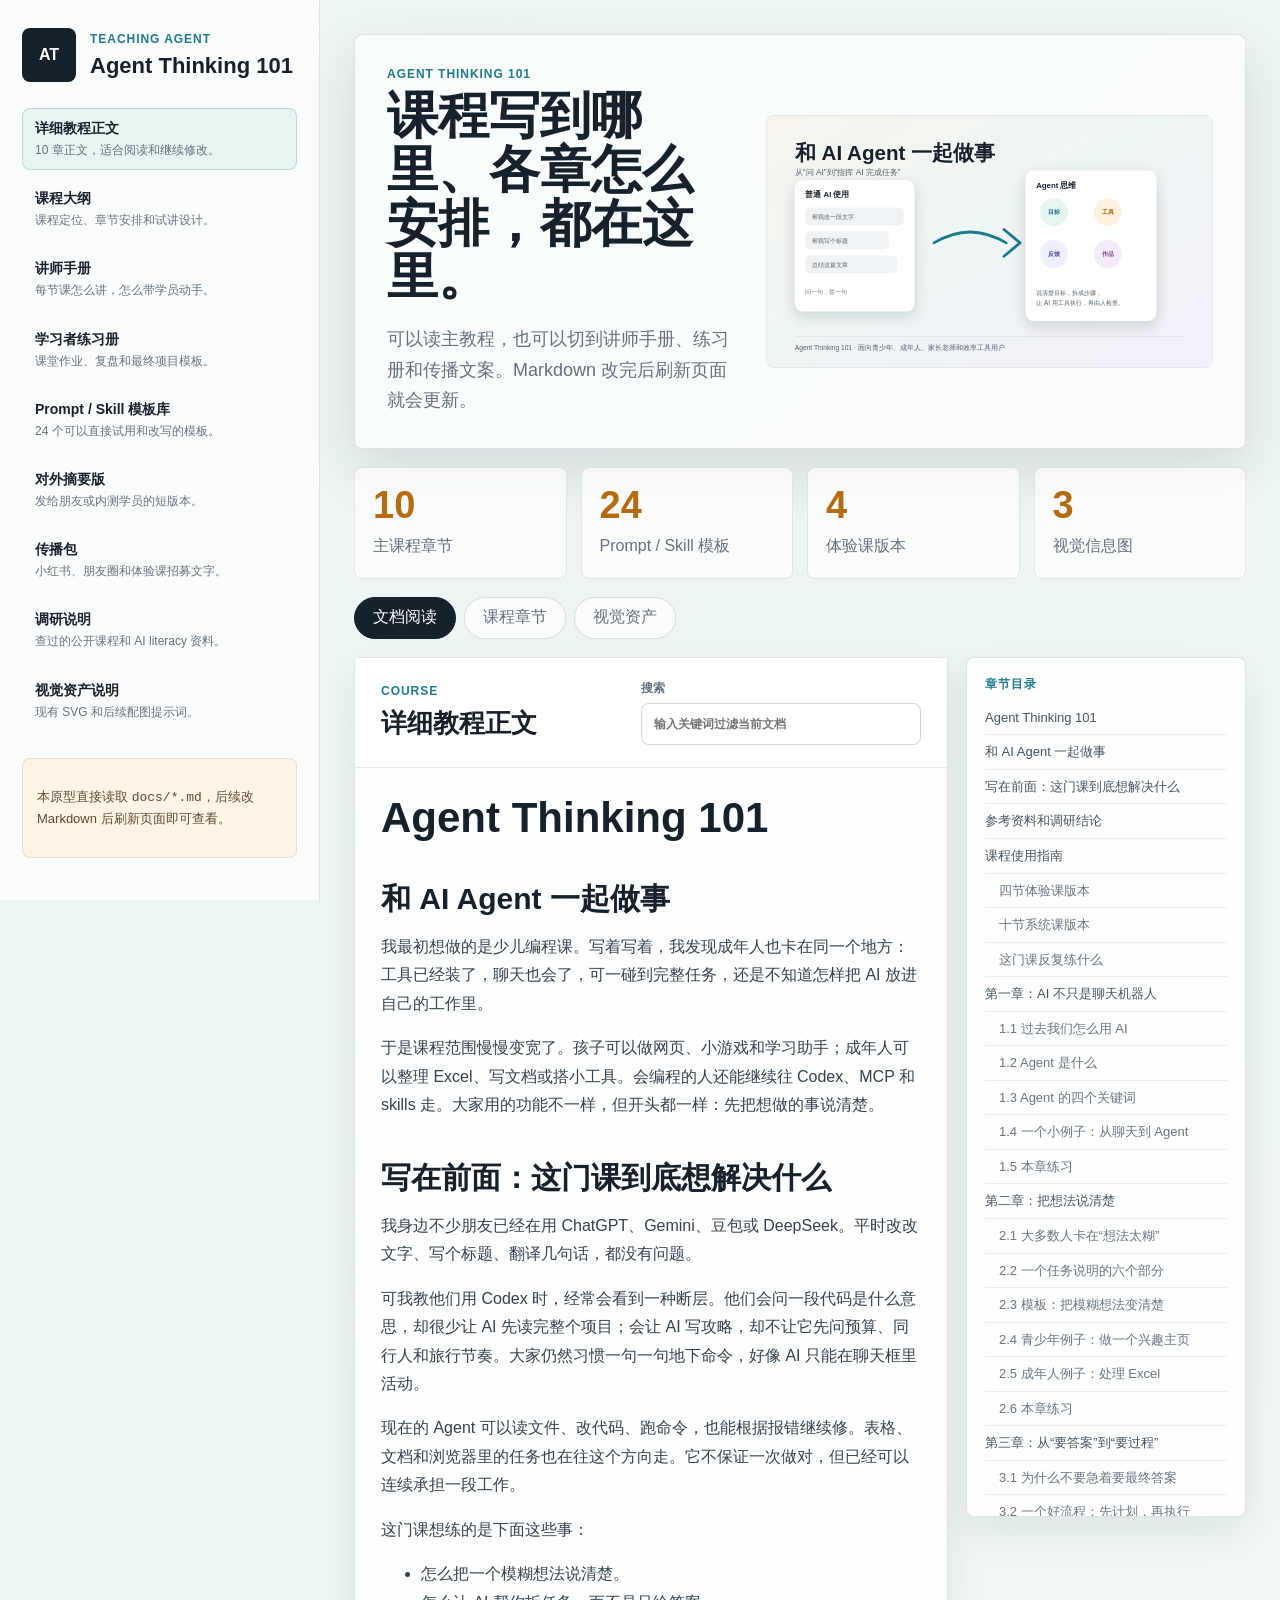
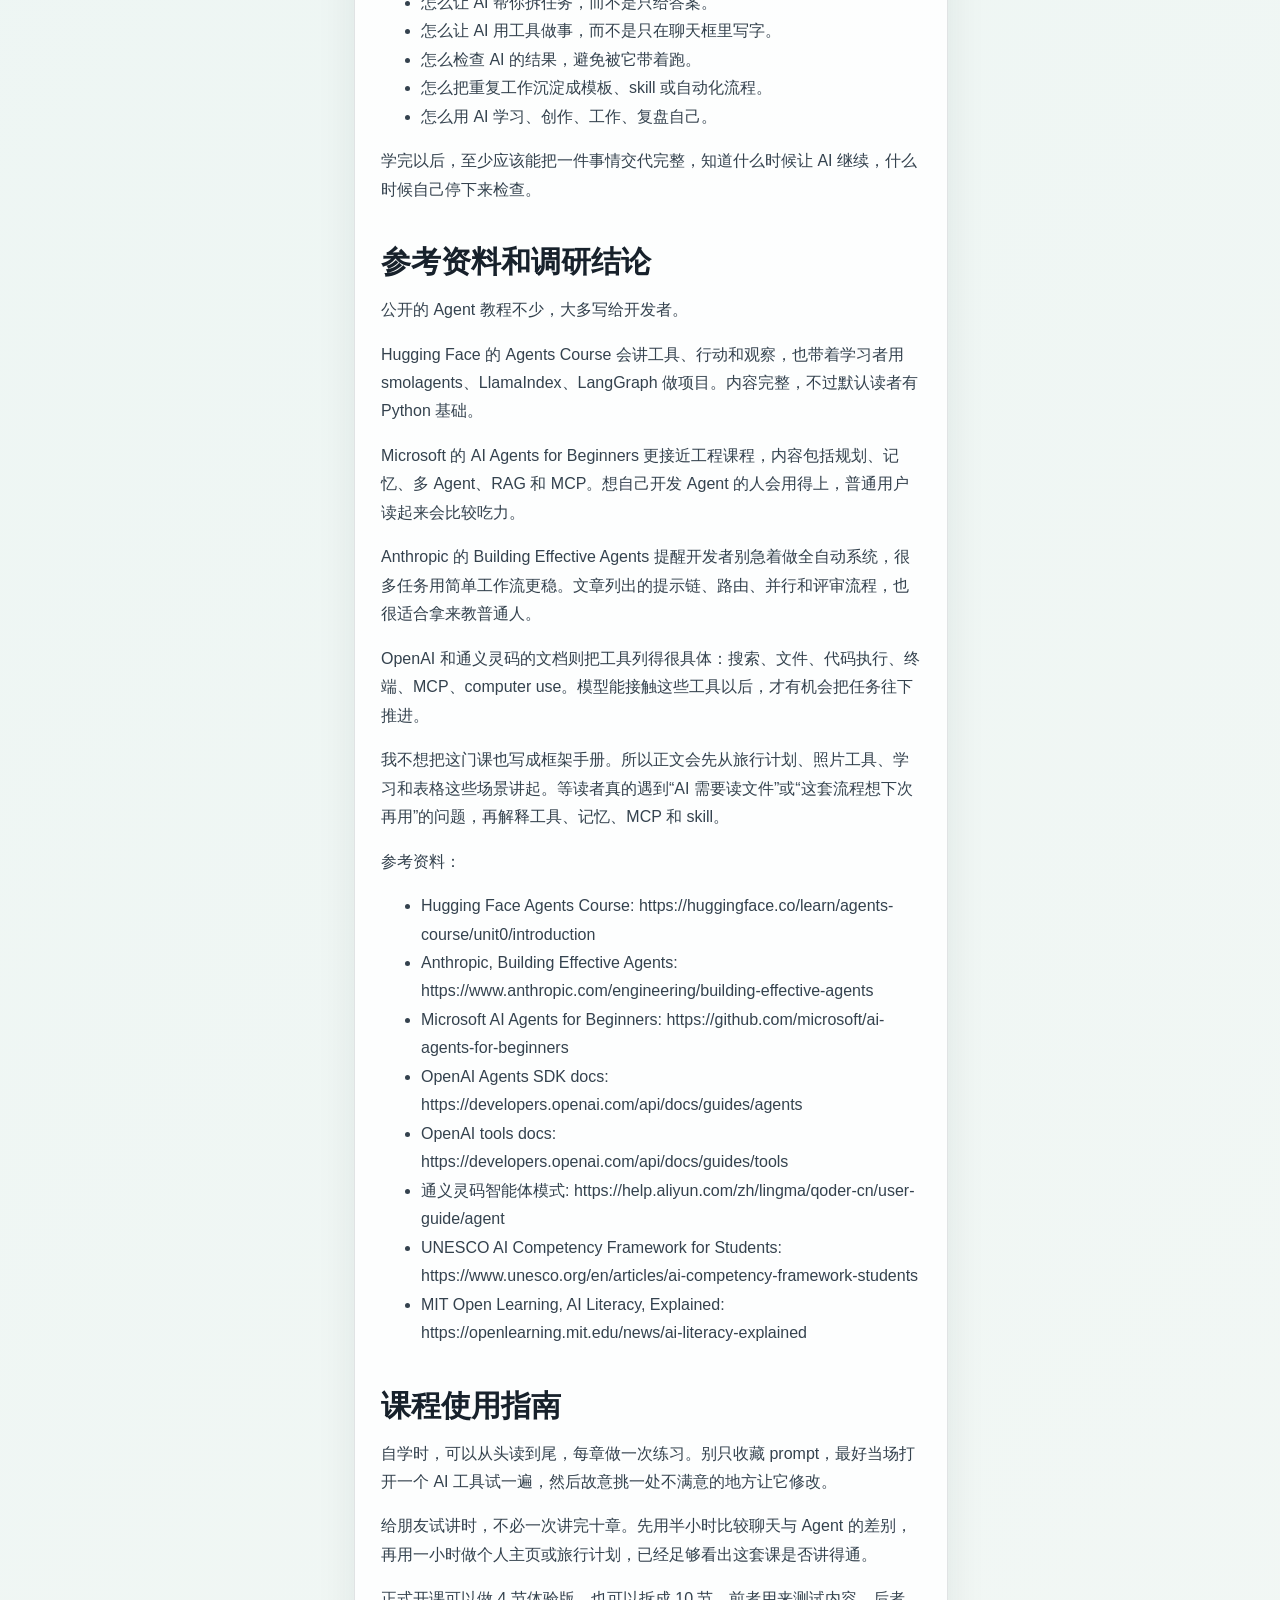
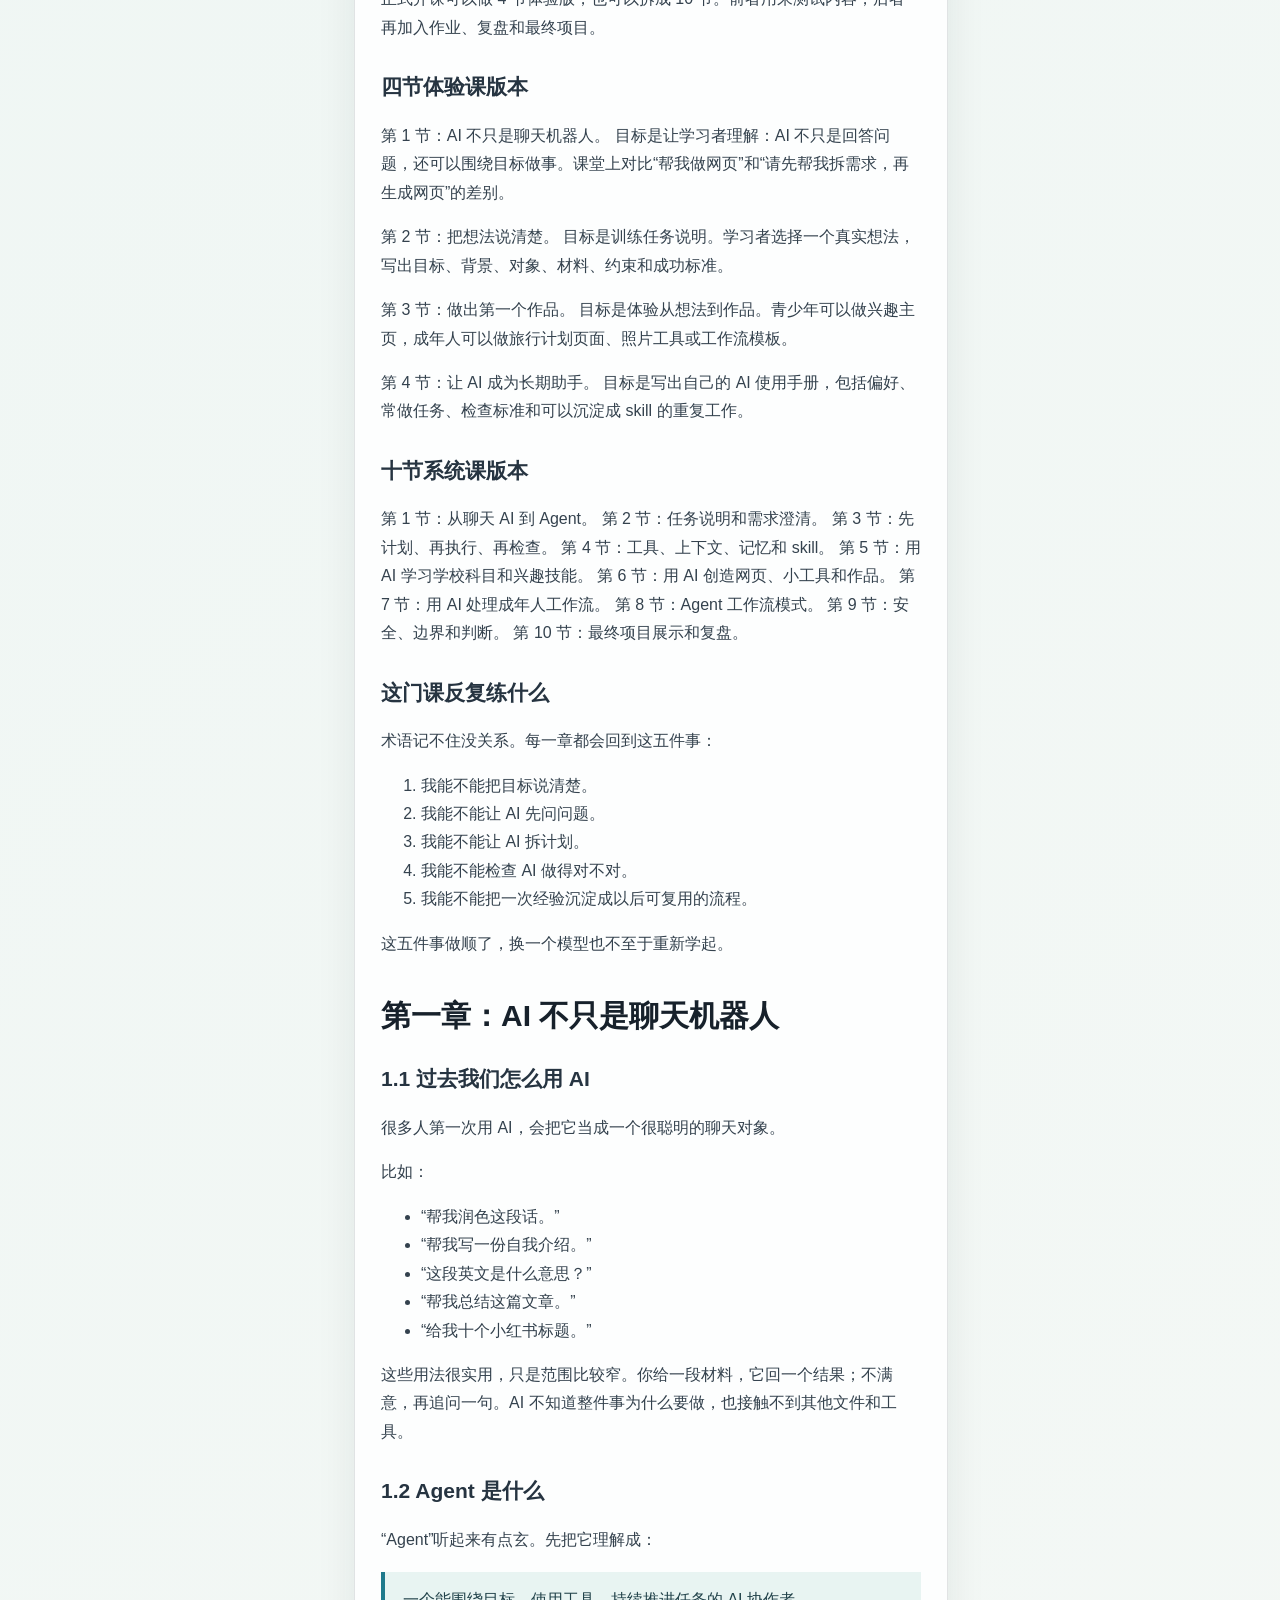
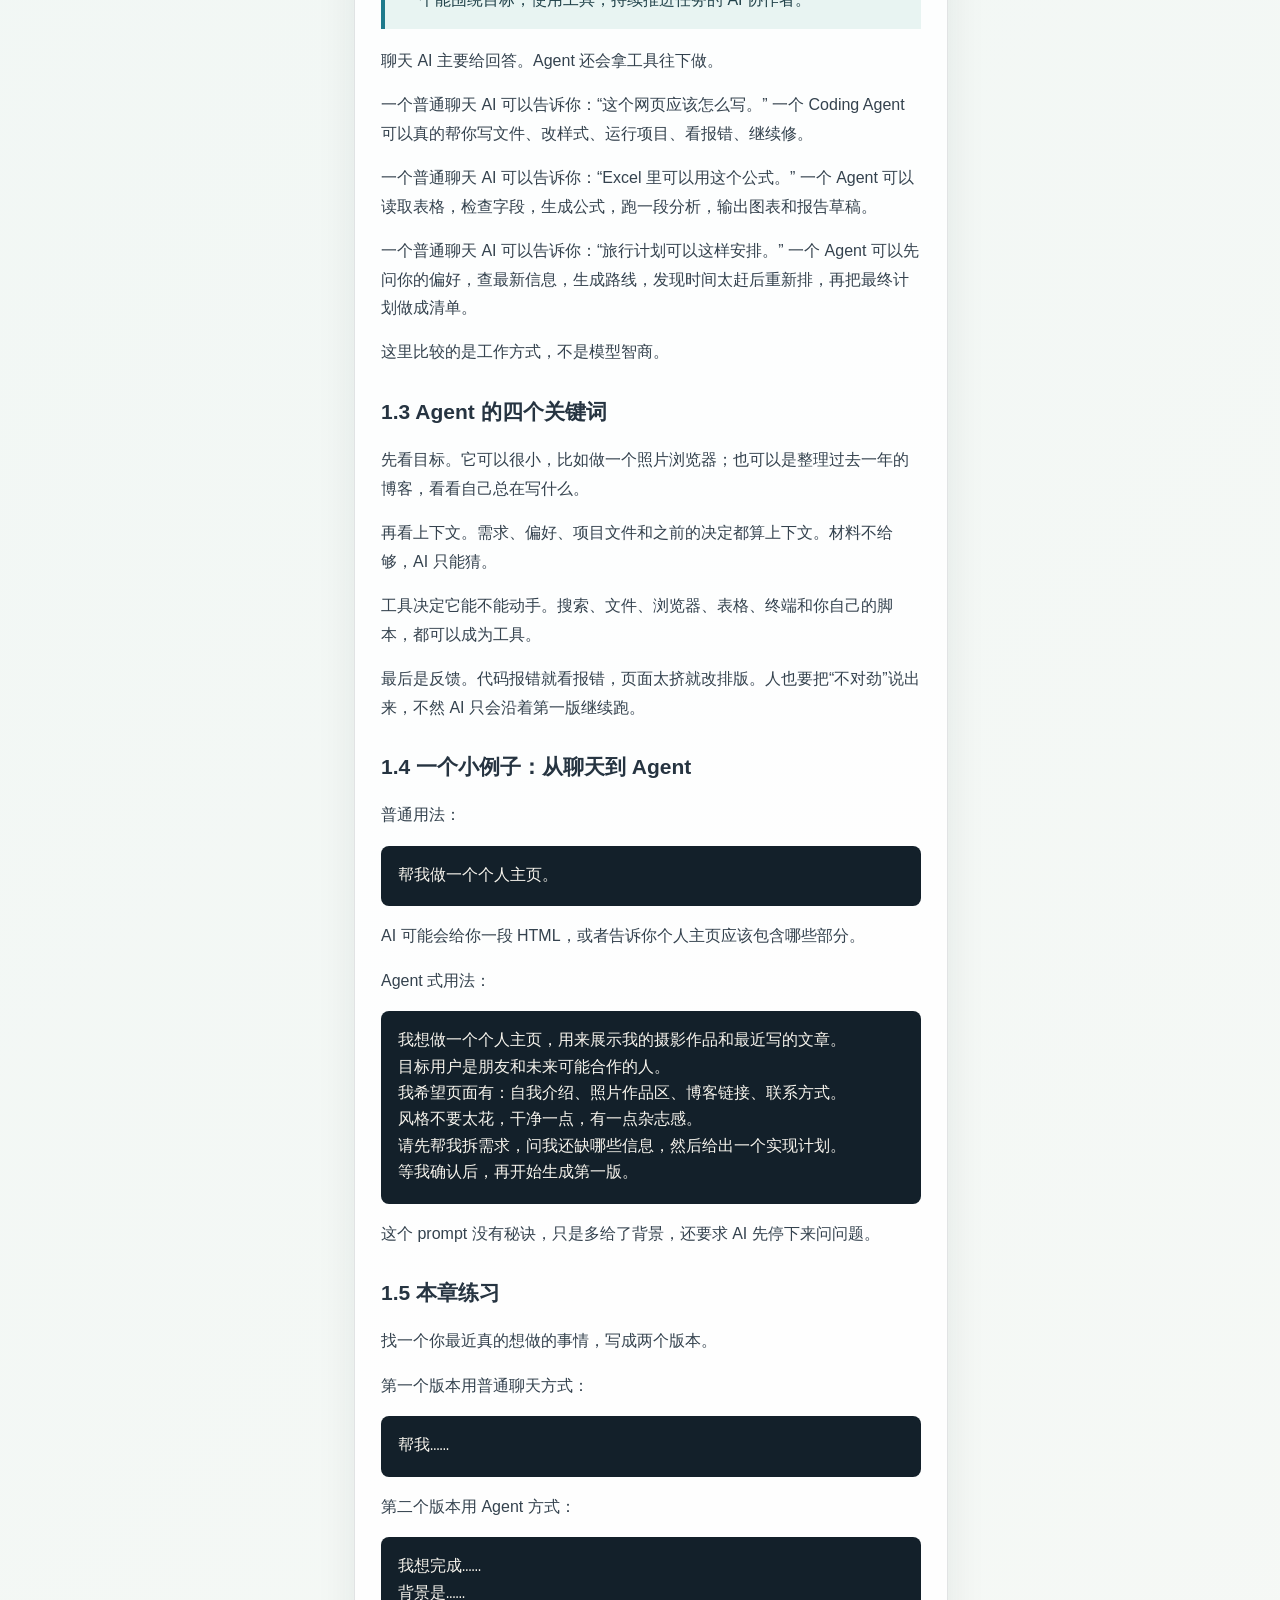
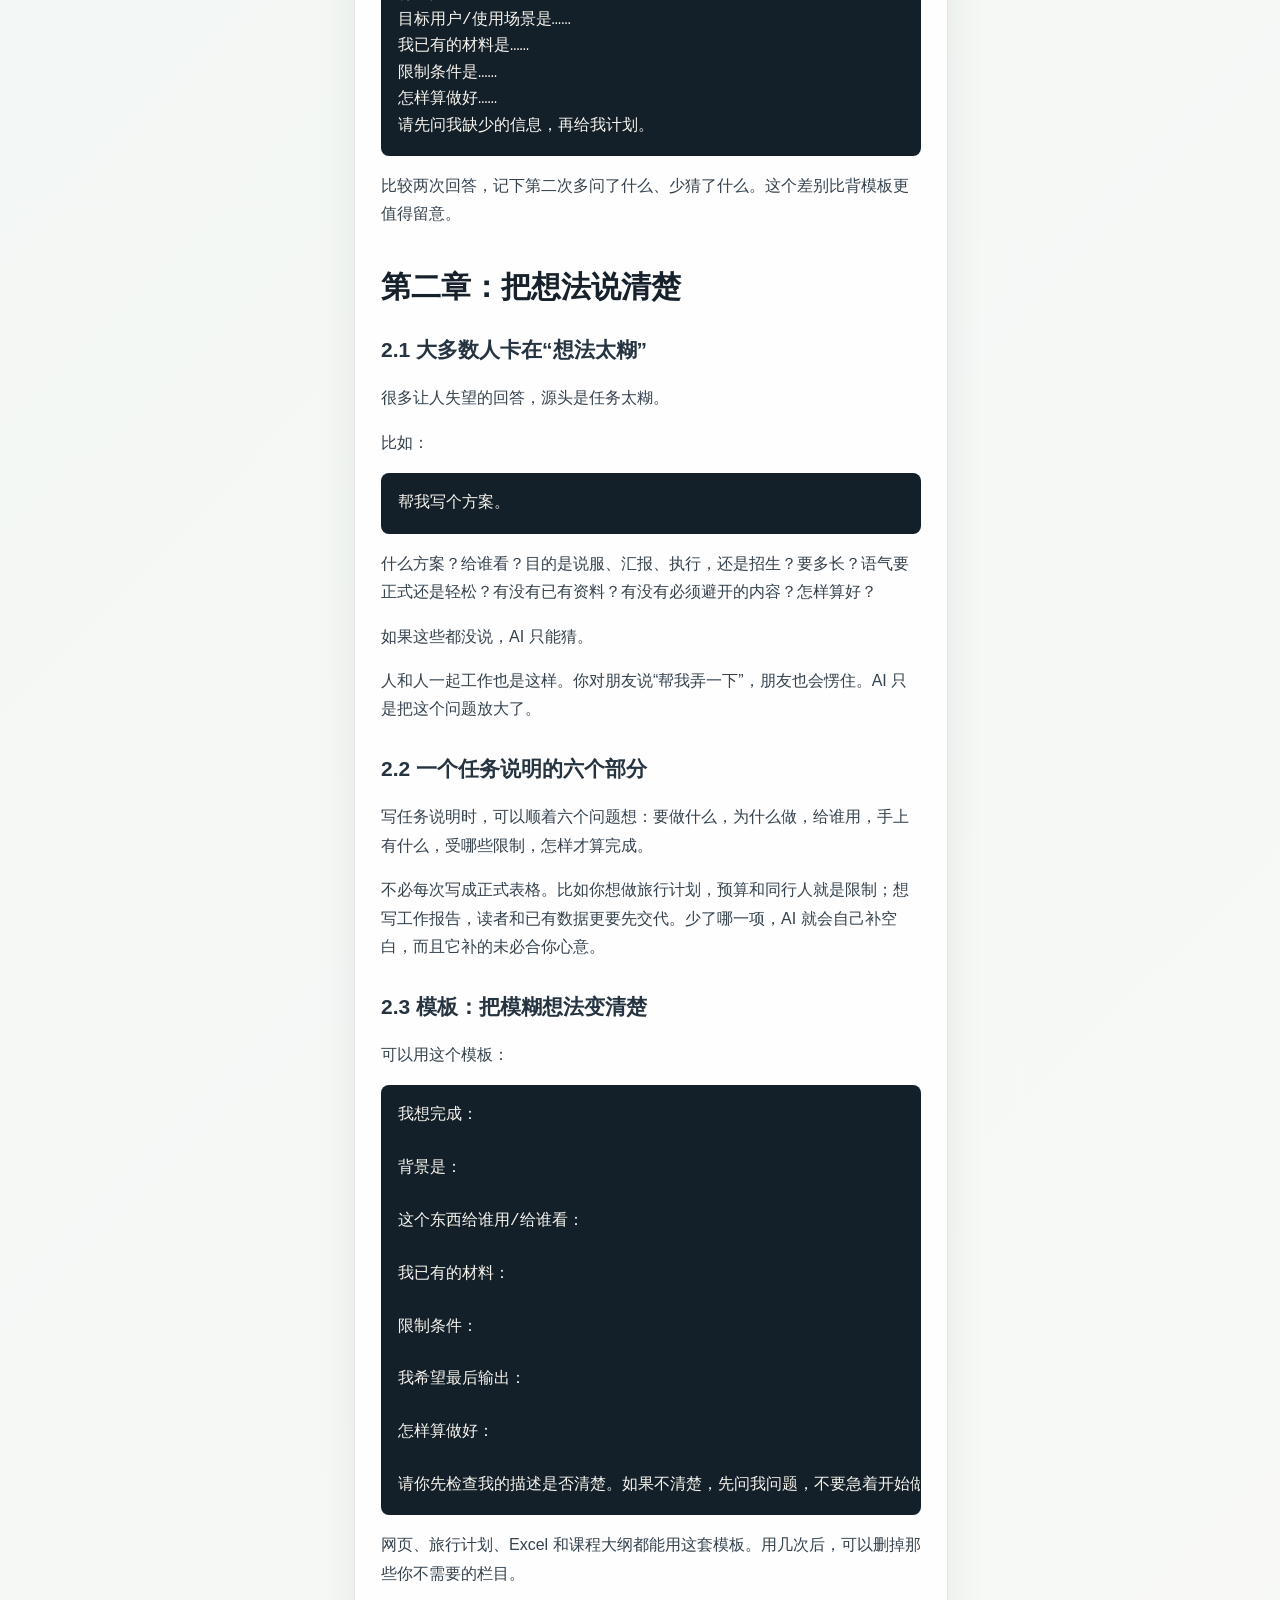
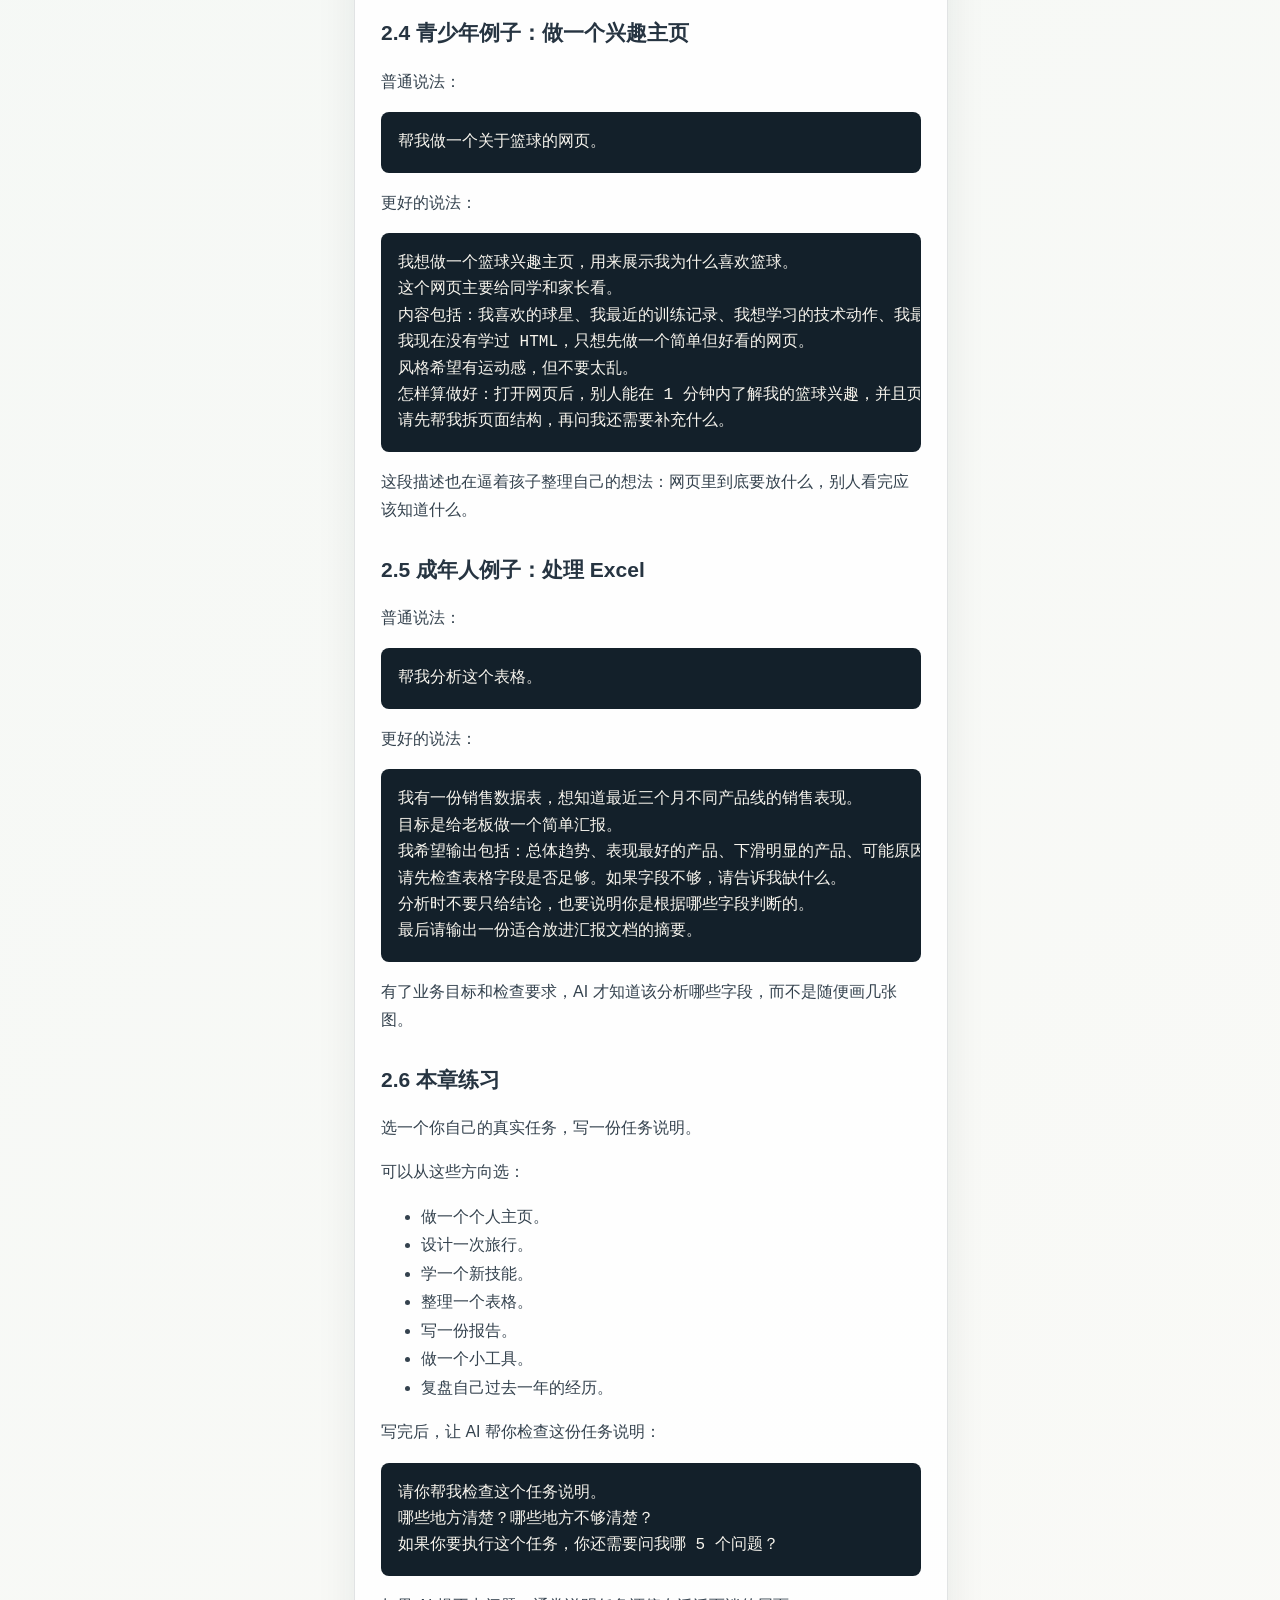
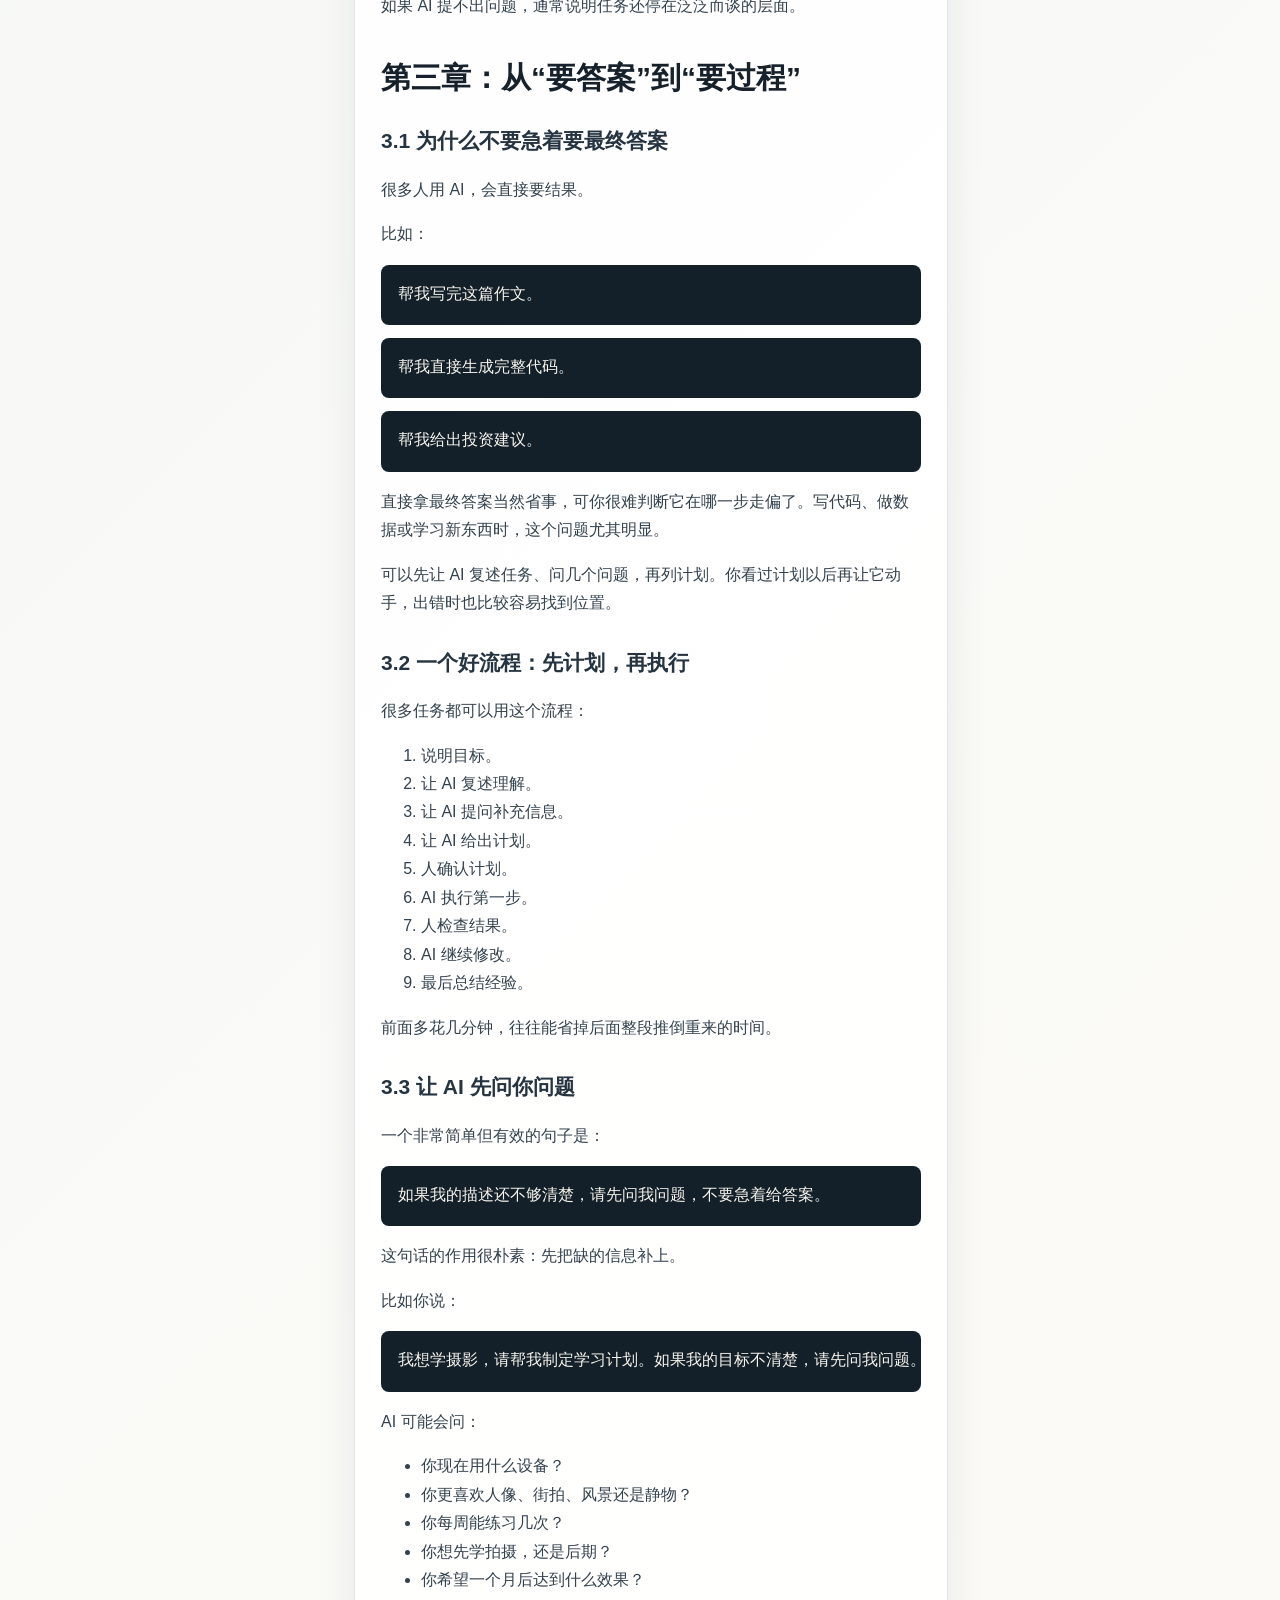
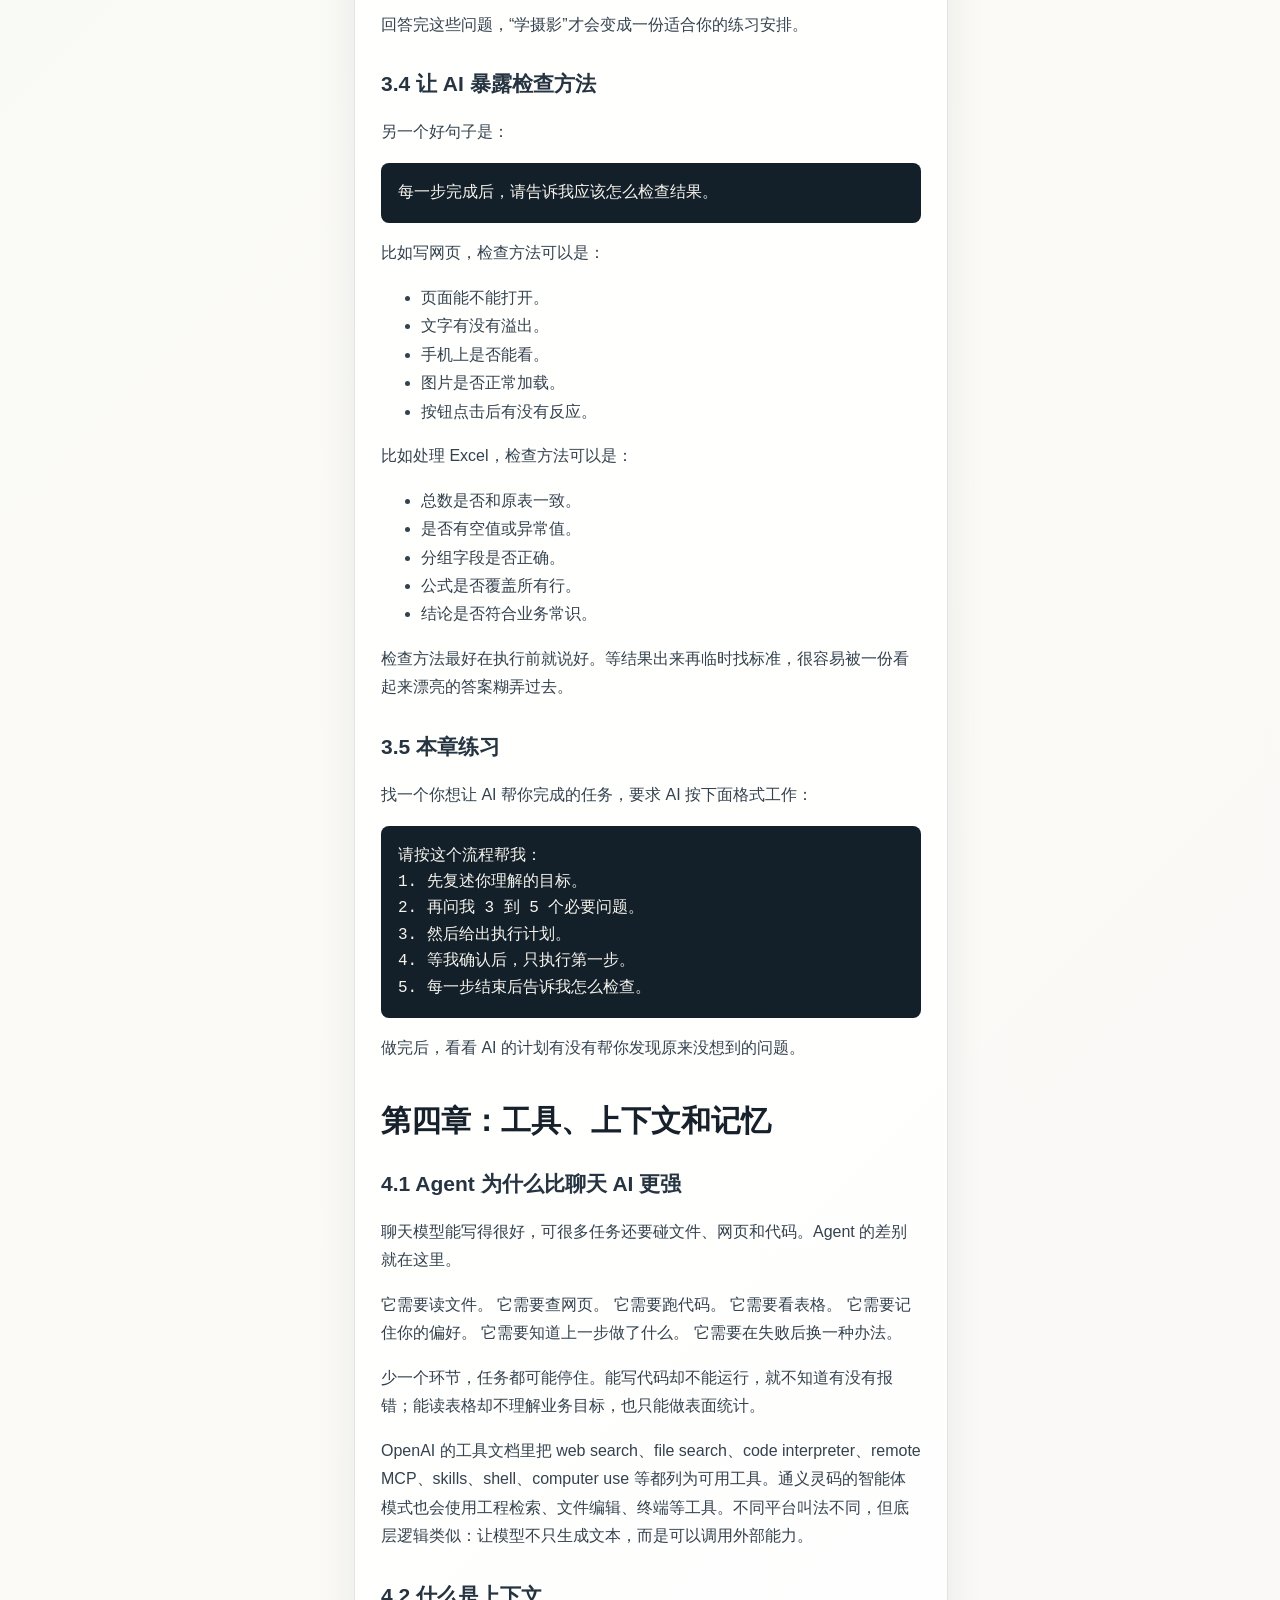
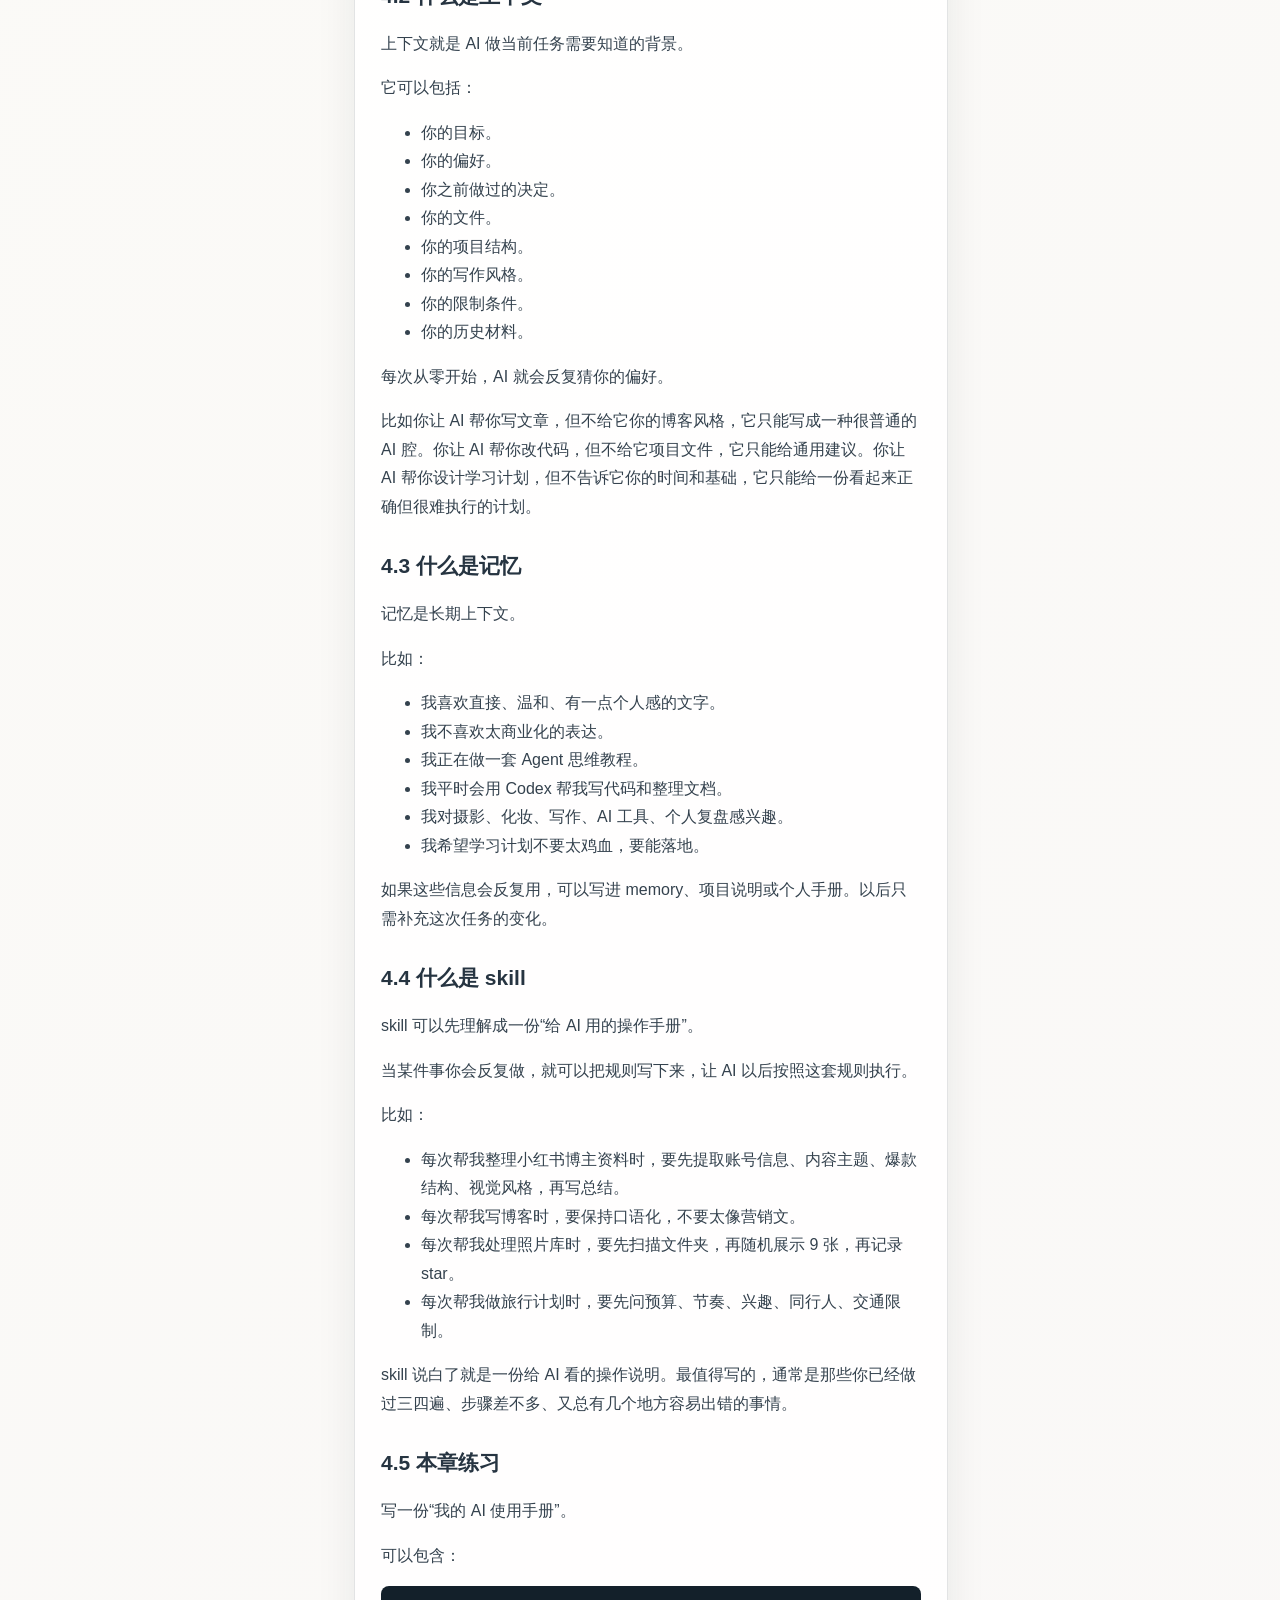
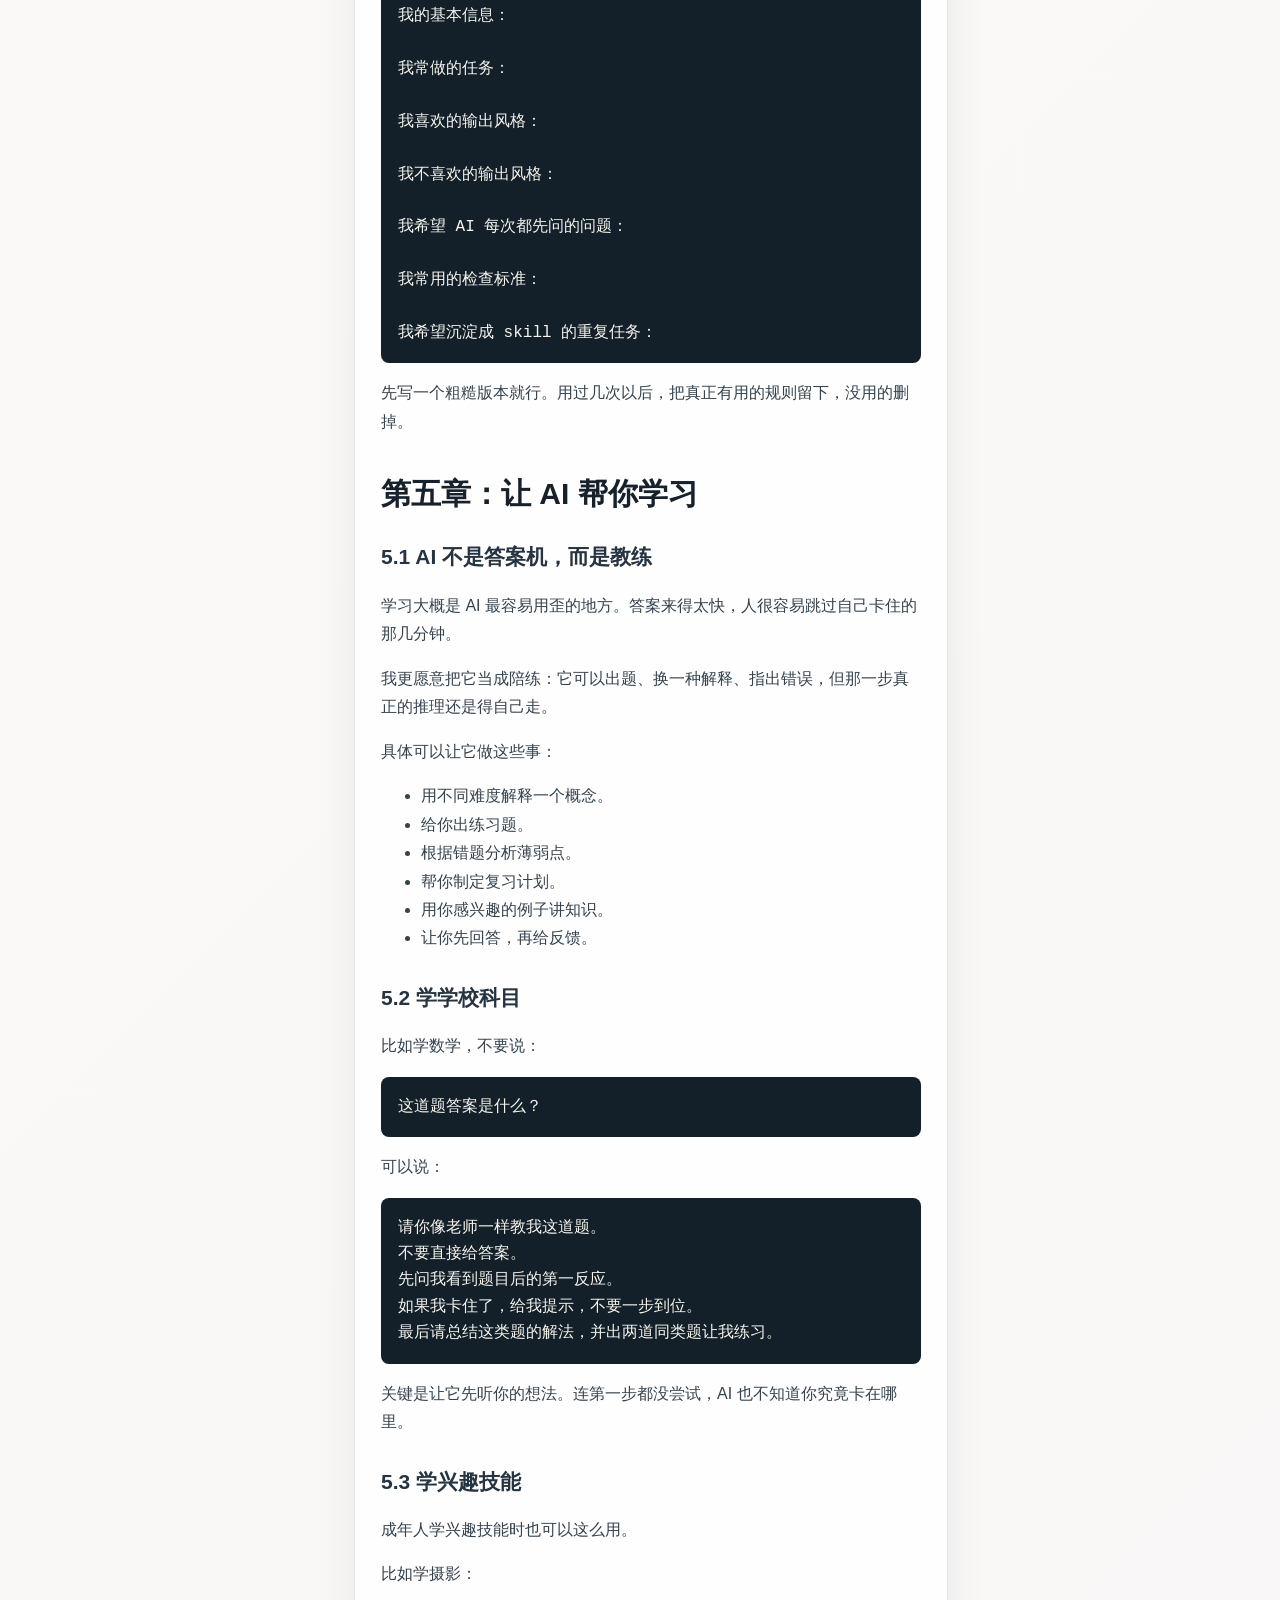
==== commit 1c5c67af: "Adapt documentation site for mobile and tablet" ====
--- a/site/standalone.html
+++ b/site/standalone.html
@@ -67,6 +67,10 @@
   margin-bottom: 26px;
 }
 
+.brand-copy {
+  min-width: 0;
+}
+
 .brand-mark {
   width: 54px;
   height: 54px;
@@ -77,6 +81,38 @@
   color: #fff;
   font-weight: 800;
   letter-spacing: 0;
+}
+
+.nav-toggle {
+  display: none;
+  width: 44px;
+  height: 44px;
+  padding: 11px 10px;
+  border: 1px solid rgba(23, 33, 43, 0.16);
+  border-radius: 8px;
+  background: rgba(255, 255, 255, 0.86);
+  cursor: pointer;
+}
+
+.nav-toggle span {
+  display: block;
+  height: 2px;
+  margin: 4px 0;
+  border-radius: 2px;
+  background: var(--ink);
+  transition: transform 160ms ease, opacity 160ms ease;
+}
+
+.nav-toggle[aria-expanded="true"] span:first-child {
+  transform: translateY(6px) rotate(45deg);
+}
+
+.nav-toggle[aria-expanded="true"] span:nth-child(2) {
+  opacity: 0;
+}
+
+.nav-toggle[aria-expanded="true"] span:last-child {
+  transform: translateY(-6px) rotate(-45deg);
 }
 
 .eyebrow {
@@ -270,6 +306,12 @@
   box-shadow: 0 14px 40px rgba(19, 33, 43, 0.08);
 }
 
+.reader-card,
+.reader-toolbar > *,
+.search-box {
+  min-width: 0;
+}
+
 .reader-toolbar {
   position: sticky;
   top: 0;
@@ -307,8 +349,10 @@
 }
 
 .doc-content {
+  min-width: 0;
   padding: 26px;
   line-height: 1.78;
+  overflow-wrap: anywhere;
 }
 
 .doc-content h1,
@@ -351,7 +395,8 @@
 }
 
 .doc-content pre {
-  overflow: auto;
+  max-width: 100%;
+  overflow-x: auto;
   padding: 16px;
   border: 1px solid rgba(23, 33, 43, 0.12);
   border-radius: 8px;
@@ -480,6 +525,8 @@
 }
 
 .asset-grid img {
+  max-width: 100%;
+  height: auto;
   width: 100%;
   display: block;
   border-radius: 8px;
@@ -490,51 +537,229 @@
   color: var(--muted);
 }
 
-@media (max-width: 1080px) {
+@media (max-width: 1200px) {
   .app-shell {
     grid-template-columns: 1fr;
   }
 
   .side-panel {
-    position: relative;
+    position: sticky;
+    z-index: 20;
+    top: 0;
     height: auto;
+    padding: 14px 24px;
+    border-right: 0;
+    border-bottom: 1px solid rgba(23, 33, 43, 0.12);
+    overflow: visible;
+  }
+
+  .brand-block {
+    grid-template-columns: 46px minmax(0, 1fr) 44px;
+    margin-bottom: 0;
+  }
+
+  .brand-mark {
+    width: 46px;
+    height: 46px;
+  }
+
+  .brand-block h1 {
+    font-size: 19px;
+  }
+
+  .brand-block .eyebrow {
+    margin-bottom: 4px;
+  }
+
+  .nav-toggle {
+    display: block;
   }
 
   .doc-list {
-    grid-template-columns: repeat(2, minmax(0, 1fr));
+    display: none;
+    grid-template-columns: repeat(3, minmax(0, 1fr));
+    max-height: calc(100vh - 90px);
+    margin-top: 14px;
+    padding-top: 14px;
+    border-top: 1px solid rgba(23, 33, 43, 0.1);
+    overflow-y: auto;
+  }
+
+  .side-panel.nav-open .doc-list {
+    display: grid;
+  }
+
+  .side-note {
+    display: none;
+  }
+
+  .reader-toolbar {
+    position: static;
+  }
+}
+
+@media (max-width: 900px) {
+  .main-panel {
+    padding: 24px;
   }
 
   .hero,
   .content-layout.active,
   .reader-toolbar {
-    grid-template-columns: 1fr;
+    grid-template-columns: minmax(0, 1fr);
   }
 
   .toc-card {
-    position: relative;
-    top: auto;
-    max-height: none;
+    display: none;
   }
 }
 
 @media (max-width: 720px) {
-  .main-panel,
   .side-panel {
+    padding: 12px 16px;
+  }
+
+  .main-panel {
     padding: 16px;
   }
 
-  .hero {
-    padding: 20px;
-  }
-
-  .overview-grid,
-  .chapter-grid,
+  .brand-block {
+    grid-template-columns: 42px minmax(0, 1fr) 44px;
+    gap: 10px;
+  }
+
+  .brand-mark {
+    width: 42px;
+    height: 42px;
+  }
+
+  .brand-block h1 {
+    font-size: 17px;
+  }
+
+  .brand-block .eyebrow {
+    display: none;
+  }
+
   .doc-list {
     grid-template-columns: 1fr;
   }
 
+  .hero {
+    min-height: 0;
+    gap: 20px;
+    padding: 18px;
+  }
+
+  .hero h2 {
+    font-size: 32px;
+    line-height: 1.12;
+  }
+
+  .hero-text {
+    margin-top: 14px;
+    font-size: 16px;
+    line-height: 1.6;
+  }
+
+  .overview-grid {
+    grid-template-columns: repeat(2, minmax(0, 1fr));
+    gap: 10px;
+  }
+
+  .overview-grid article {
+    min-height: 96px;
+    padding: 14px;
+  }
+
+  .overview-grid span {
+    font-size: 30px;
+  }
+
+  .overview-grid p {
+    margin-top: 8px;
+    font-size: 14px;
+  }
+
+  .chapter-grid {
+    grid-template-columns: 1fr;
+    padding: 16px;
+  }
+
   .tabs {
+    margin-right: -16px;
+    padding-right: 16px;
     overflow-x: auto;
+    scrollbar-width: none;
+  }
+
+  .tabs::-webkit-scrollbar {
+    display: none;
+  }
+
+  .tab {
+    flex: 0 0 auto;
+  }
+
+  .reader-toolbar,
+  .doc-content,
+  .section-head,
+  .asset-grid {
+    padding: 18px;
+  }
+
+  .reader-toolbar h3 {
+    font-size: 22px;
+  }
+
+  .doc-content h1 {
+    font-size: 32px;
+  }
+
+  .doc-content h2 {
+    margin-top: 28px;
+    font-size: 25px;
+  }
+
+  .doc-content h3 {
+    font-size: 19px;
+  }
+
+  .doc-content p,
+  .doc-content li {
+    font-size: 15px;
+  }
+
+  .doc-content ul,
+  .doc-content ol {
+    padding-left: 22px;
+  }
+
+  .doc-content blockquote {
+    margin-right: 0;
+    margin-left: 0;
+  }
+
+  .section-head h3 {
+    font-size: 28px;
+  }
+
+  .chapter-card {
+    min-height: 0;
+  }
+
+  .asset-grid figure {
+    padding: 10px;
+  }
+}
+
+@media (max-width: 380px) {
+  .brand-block h1 {
+    font-size: 15px;
+  }
+
+  .hero h2 {
+    font-size: 28px;
   }
 }
 
@@ -545,10 +770,22 @@
       <aside class="side-panel" aria-label="课程文档导航">
         <div class="brand-block">
           <div class="brand-mark">AT</div>
-          <div>
+          <div class="brand-copy">
             <p class="eyebrow">Teaching Agent</p>
             <h1>Agent Thinking 101</h1>
           </div>
+          <button
+            class="nav-toggle"
+            id="navToggle"
+            type="button"
+            aria-expanded="false"
+            aria-controls="docList"
+            aria-label="展开文档导航"
+          >
+            <span></span>
+            <span></span>
+            <span></span>
+          </button>
         </div>
 
         <nav class="doc-list" id="docList" aria-label="文档列表"></nav>
@@ -728,6 +965,8 @@
 };
 
 const els = {
+  sidePanel: document.querySelector(".side-panel"),
+  navToggle: document.querySelector("#navToggle"),
   docList: document.querySelector("#docList"),
   currentKind: document.querySelector("#currentKind"),
   currentTitle: document.querySelector("#currentTitle"),
@@ -743,6 +982,12 @@
   },
 };
 
+function setNavigationOpen(isOpen) {
+  els.sidePanel.classList.toggle("nav-open", isOpen);
+  els.navToggle.setAttribute("aria-expanded", String(isOpen));
+  els.navToggle.setAttribute("aria-label", isOpen ? "收起文档导航" : "展开文档导航");
+}
+
 function escapeHtml(value) {
   return value
     .replaceAll("&", "&amp;")
@@ -898,7 +1143,7 @@
 
   let output = html.join("\n");
   if (query.trim()) {
-    const escaped = query.trim().replace(/[.*+?^${}()|[\]\\]/g, "\\<script src="./app.js"></script>");
+    const escaped = query.trim().replace(/[.*+?^${}()|[\]\\]/g, "\\$&");
     output = output.replace(new RegExp(`(${escaped})`, "gi"), "<mark>$1</mark>");
   }
 
@@ -940,6 +1185,7 @@
   els.docList.querySelectorAll(".doc-button").forEach((button) => {
     button.addEventListener("click", () => {
       const doc = docs.find((item) => item.id === button.dataset.doc);
+      setNavigationOpen(false);
       setActiveDoc(doc);
     });
   });
@@ -1032,10 +1278,25 @@
   });
 }
 
+function setupNavigation() {
+  els.navToggle.addEventListener("click", () => {
+    setNavigationOpen(!els.sidePanel.classList.contains("nav-open"));
+  });
+
+  document.addEventListener("keydown", (event) => {
+    if (event.key === "Escape") setNavigationOpen(false);
+  });
+
+  window.addEventListener("resize", () => {
+    if (window.innerWidth > 1200) setNavigationOpen(false);
+  });
+}
+
 renderDocList();
 renderChapters();
 setupTabs();
 setupSearch();
+setupNavigation();
 setActiveDoc(state.activeDoc);
 
 </script>
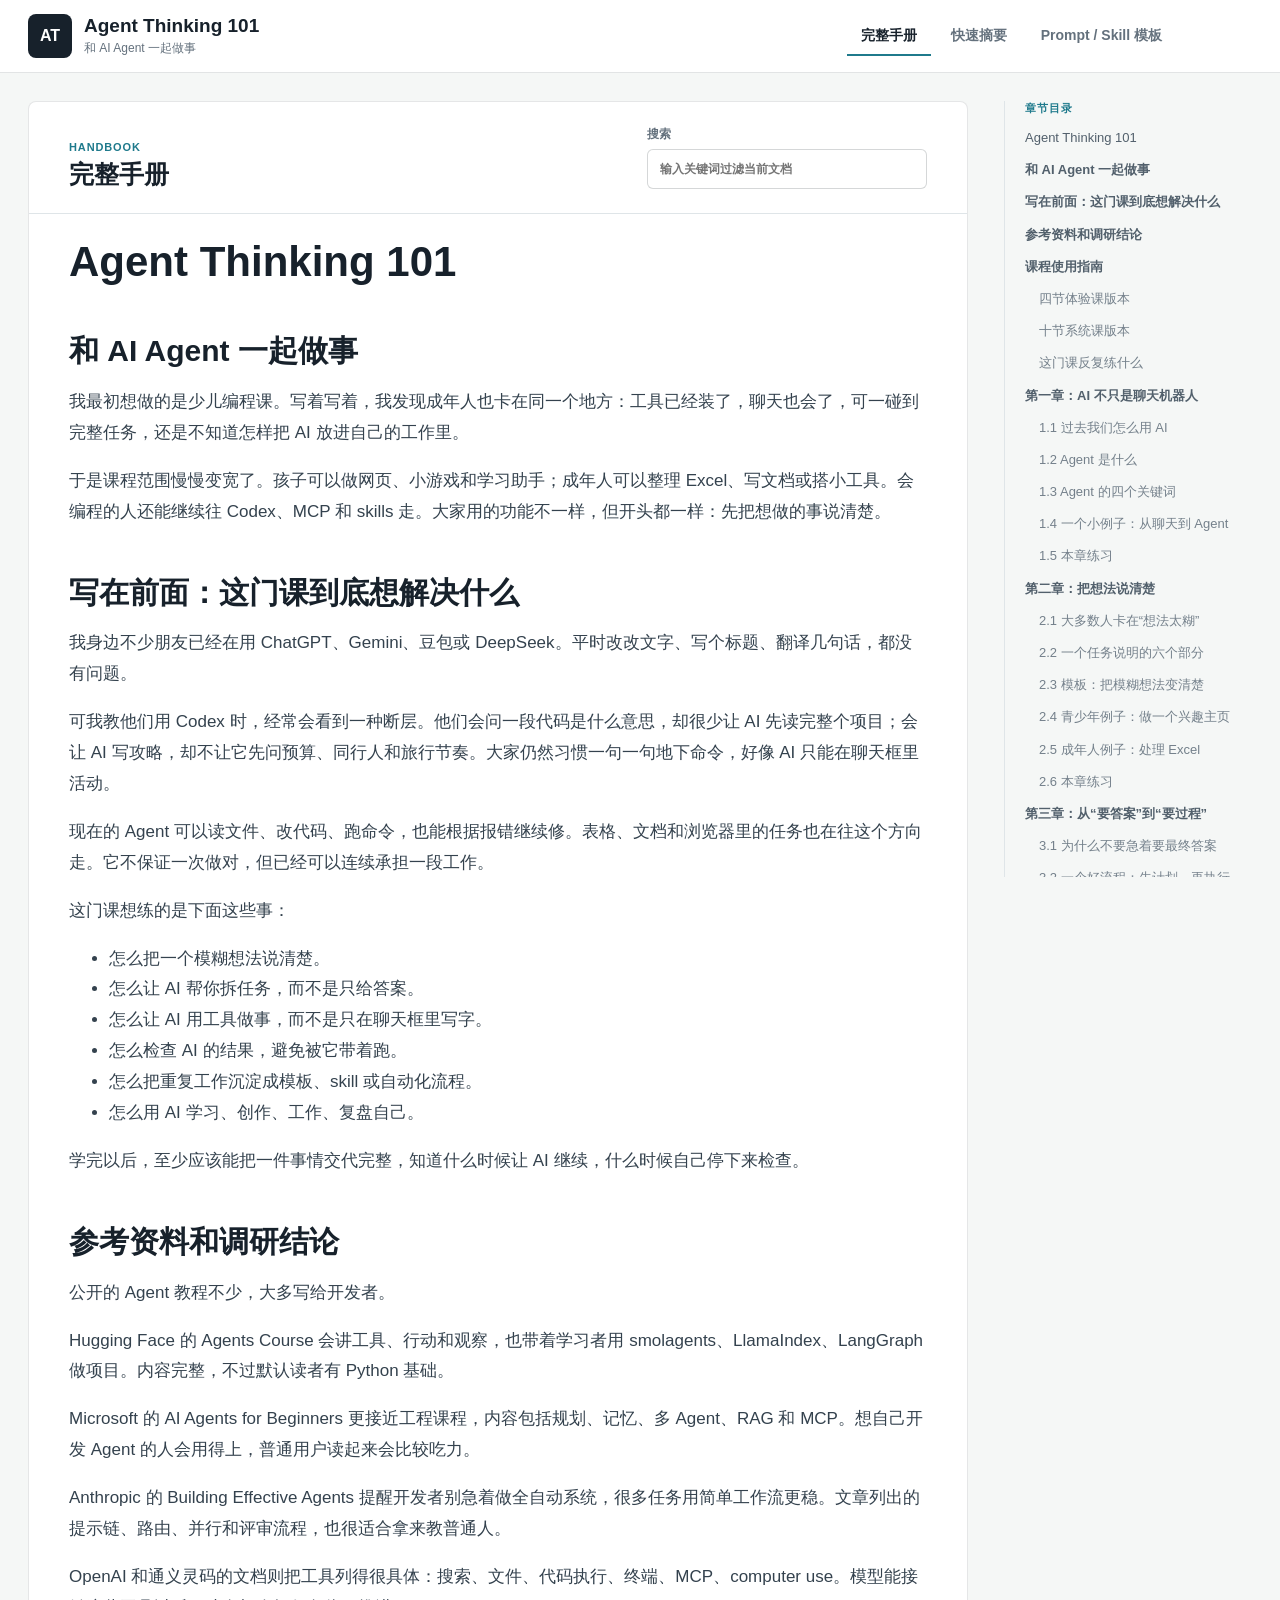
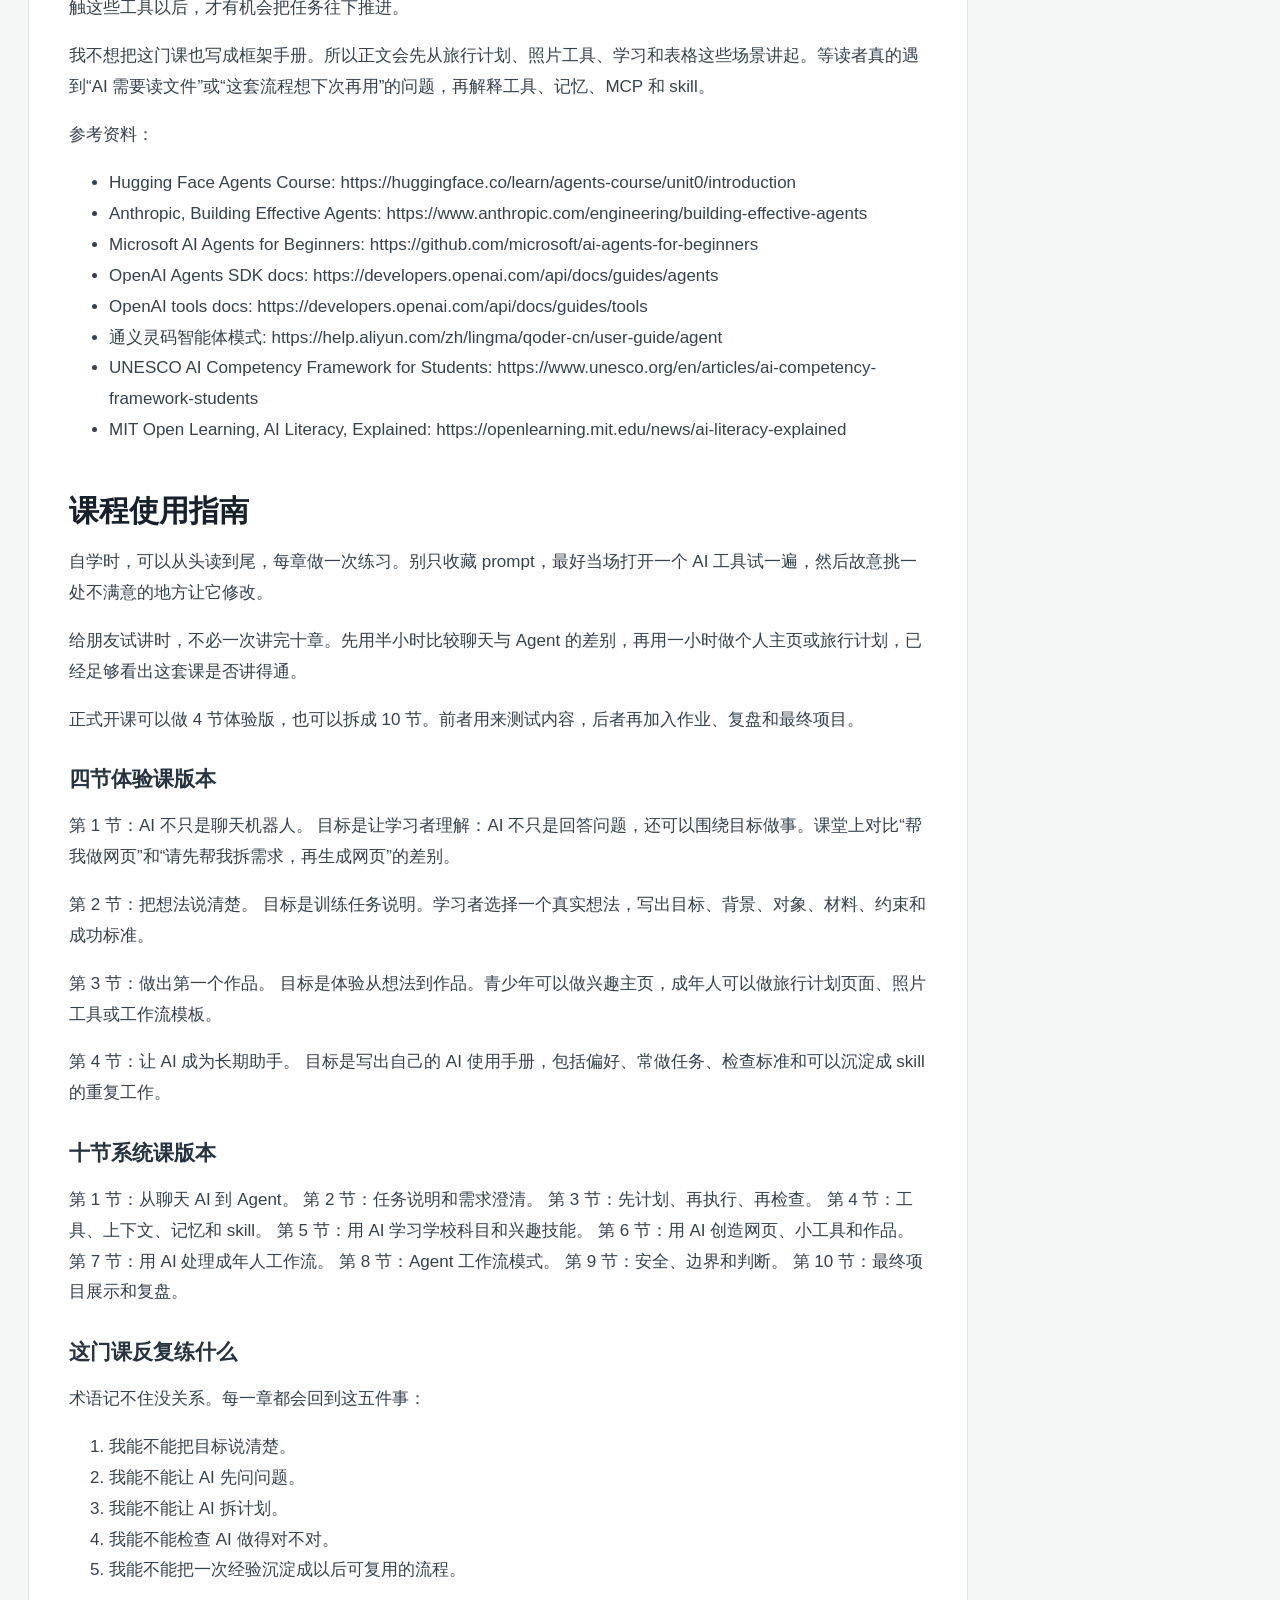
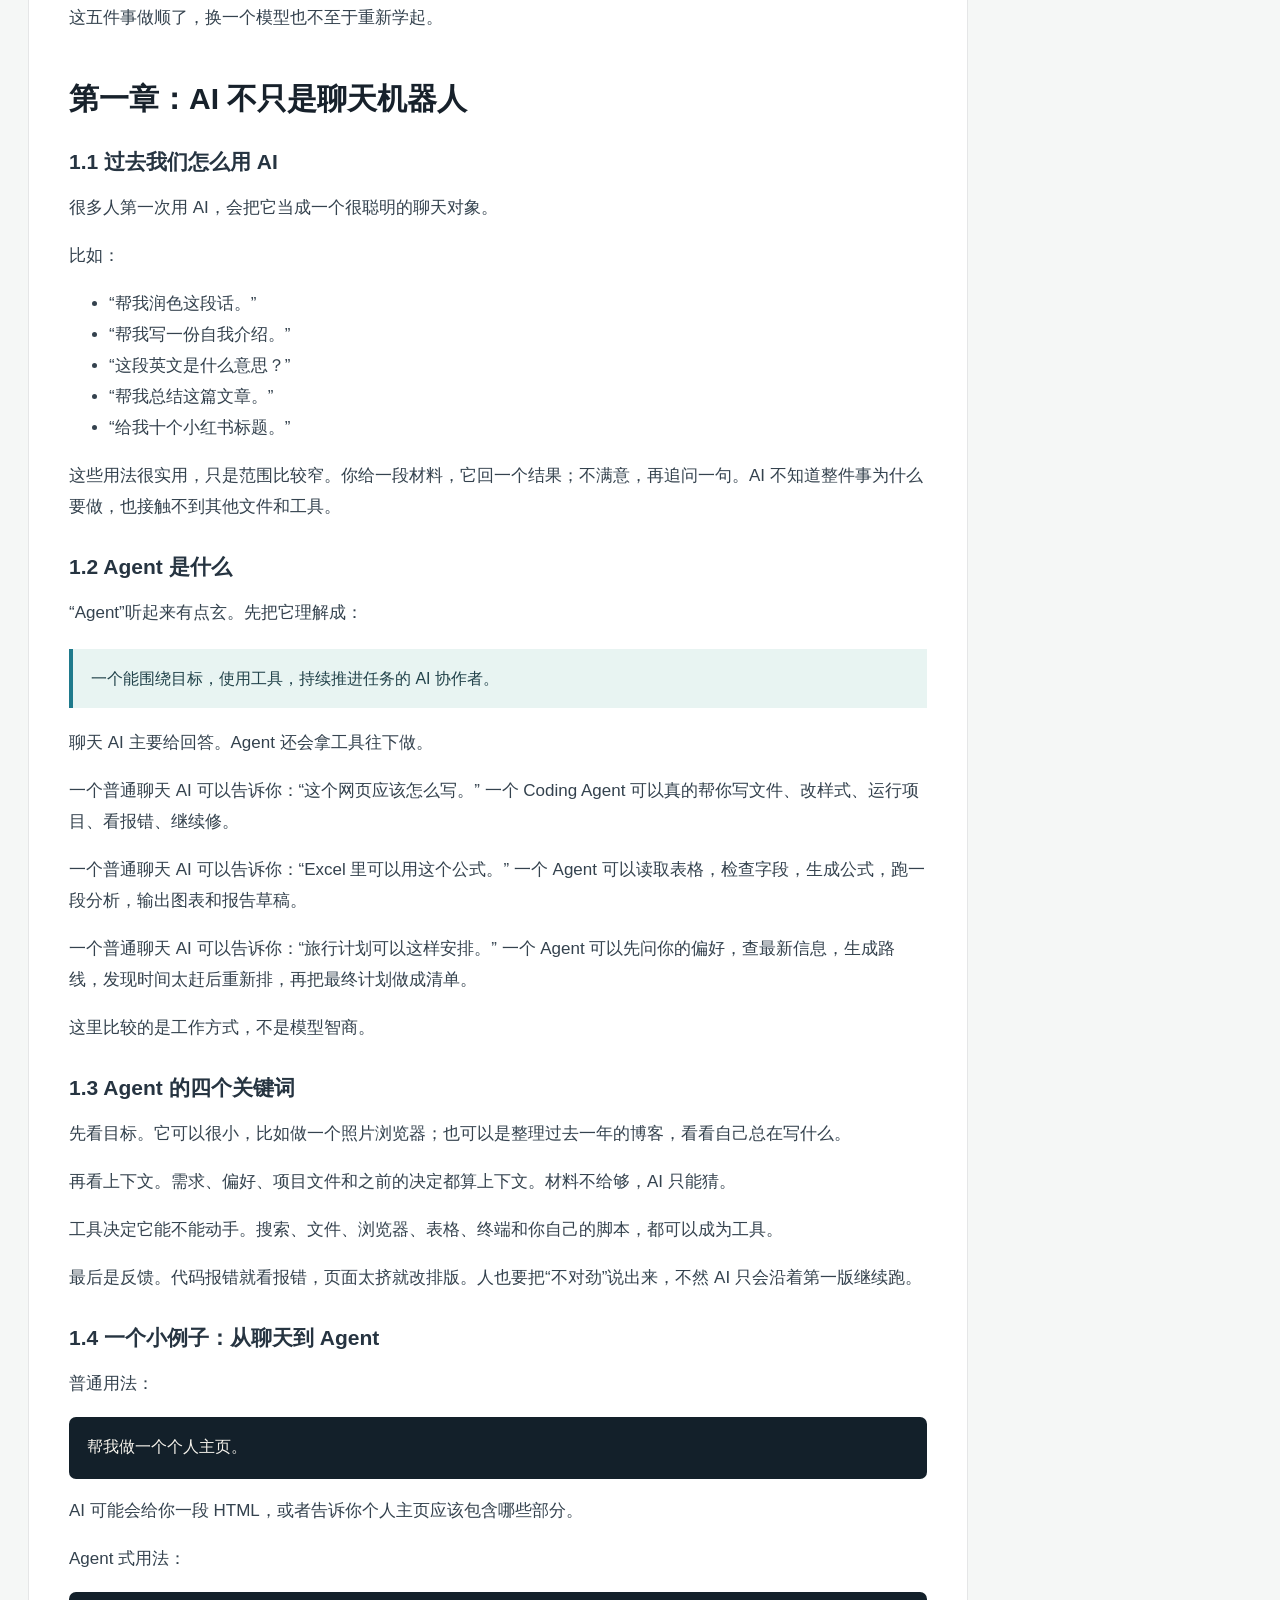
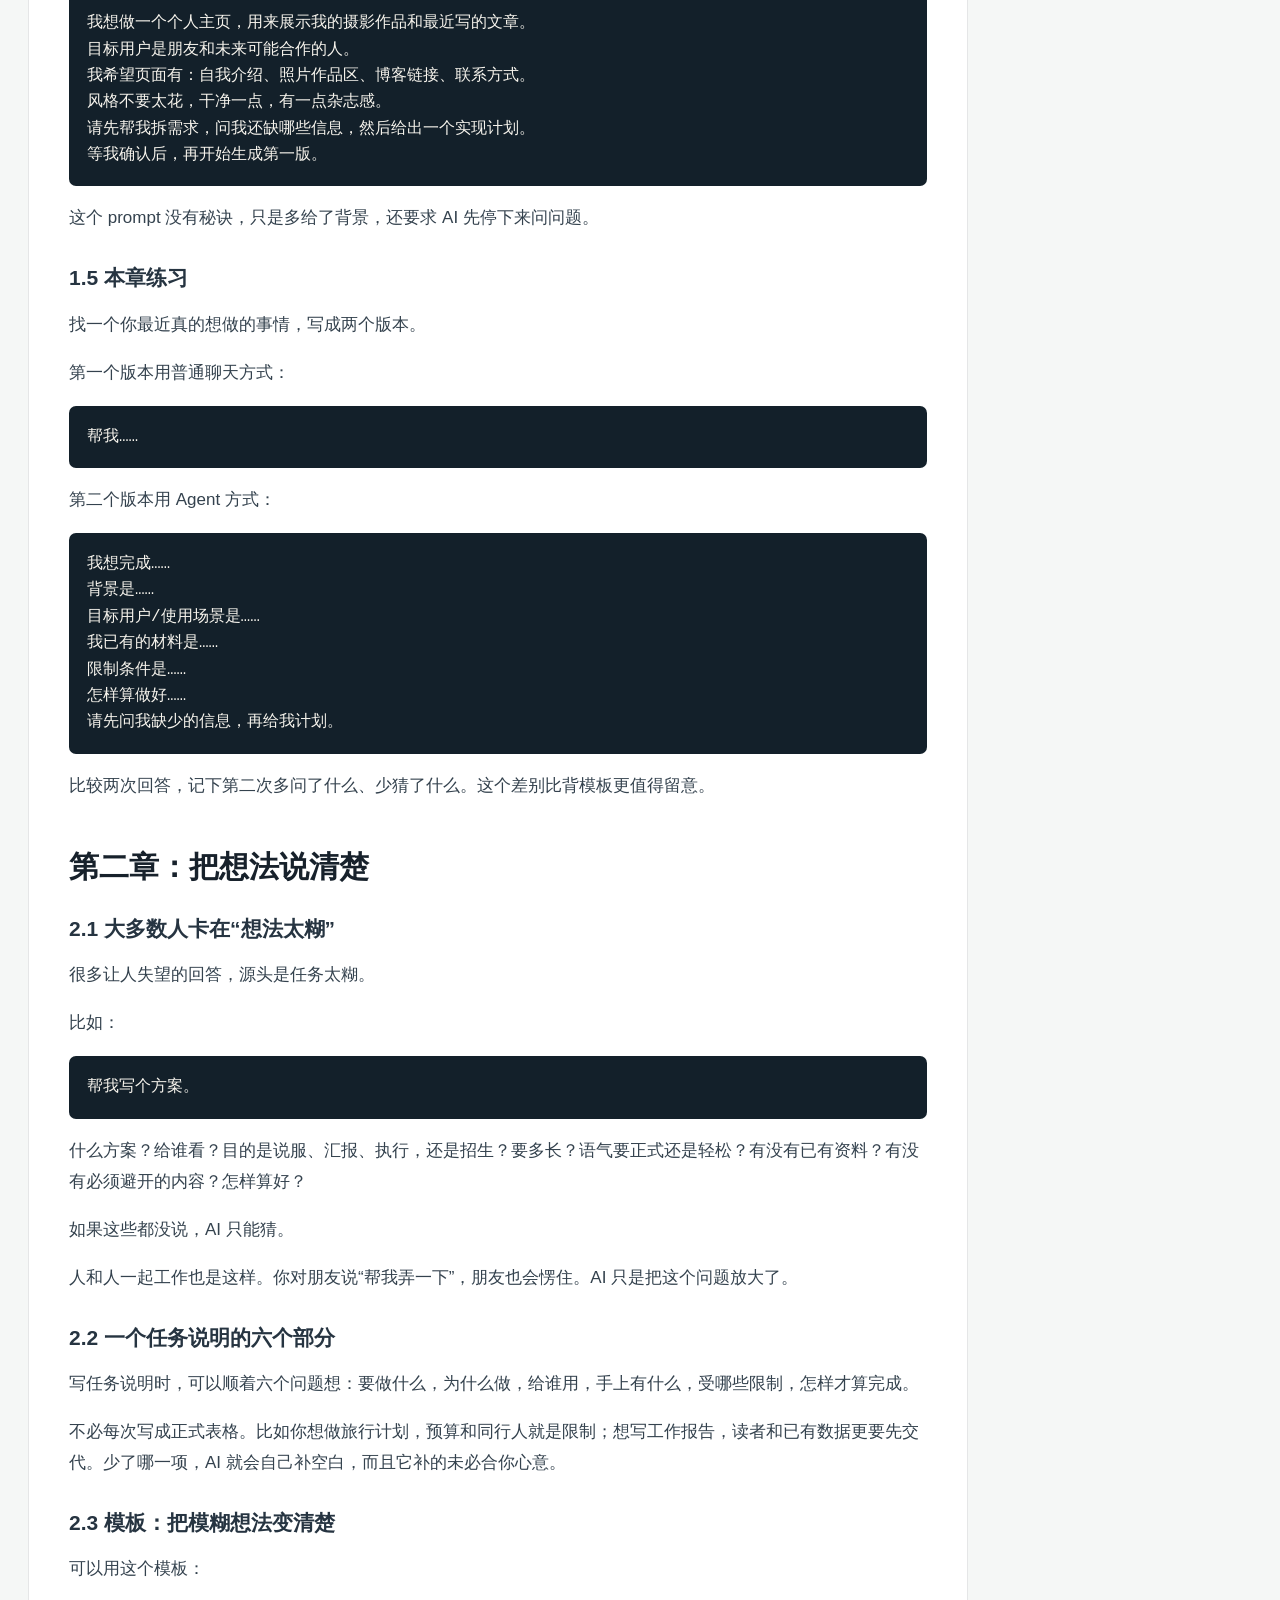
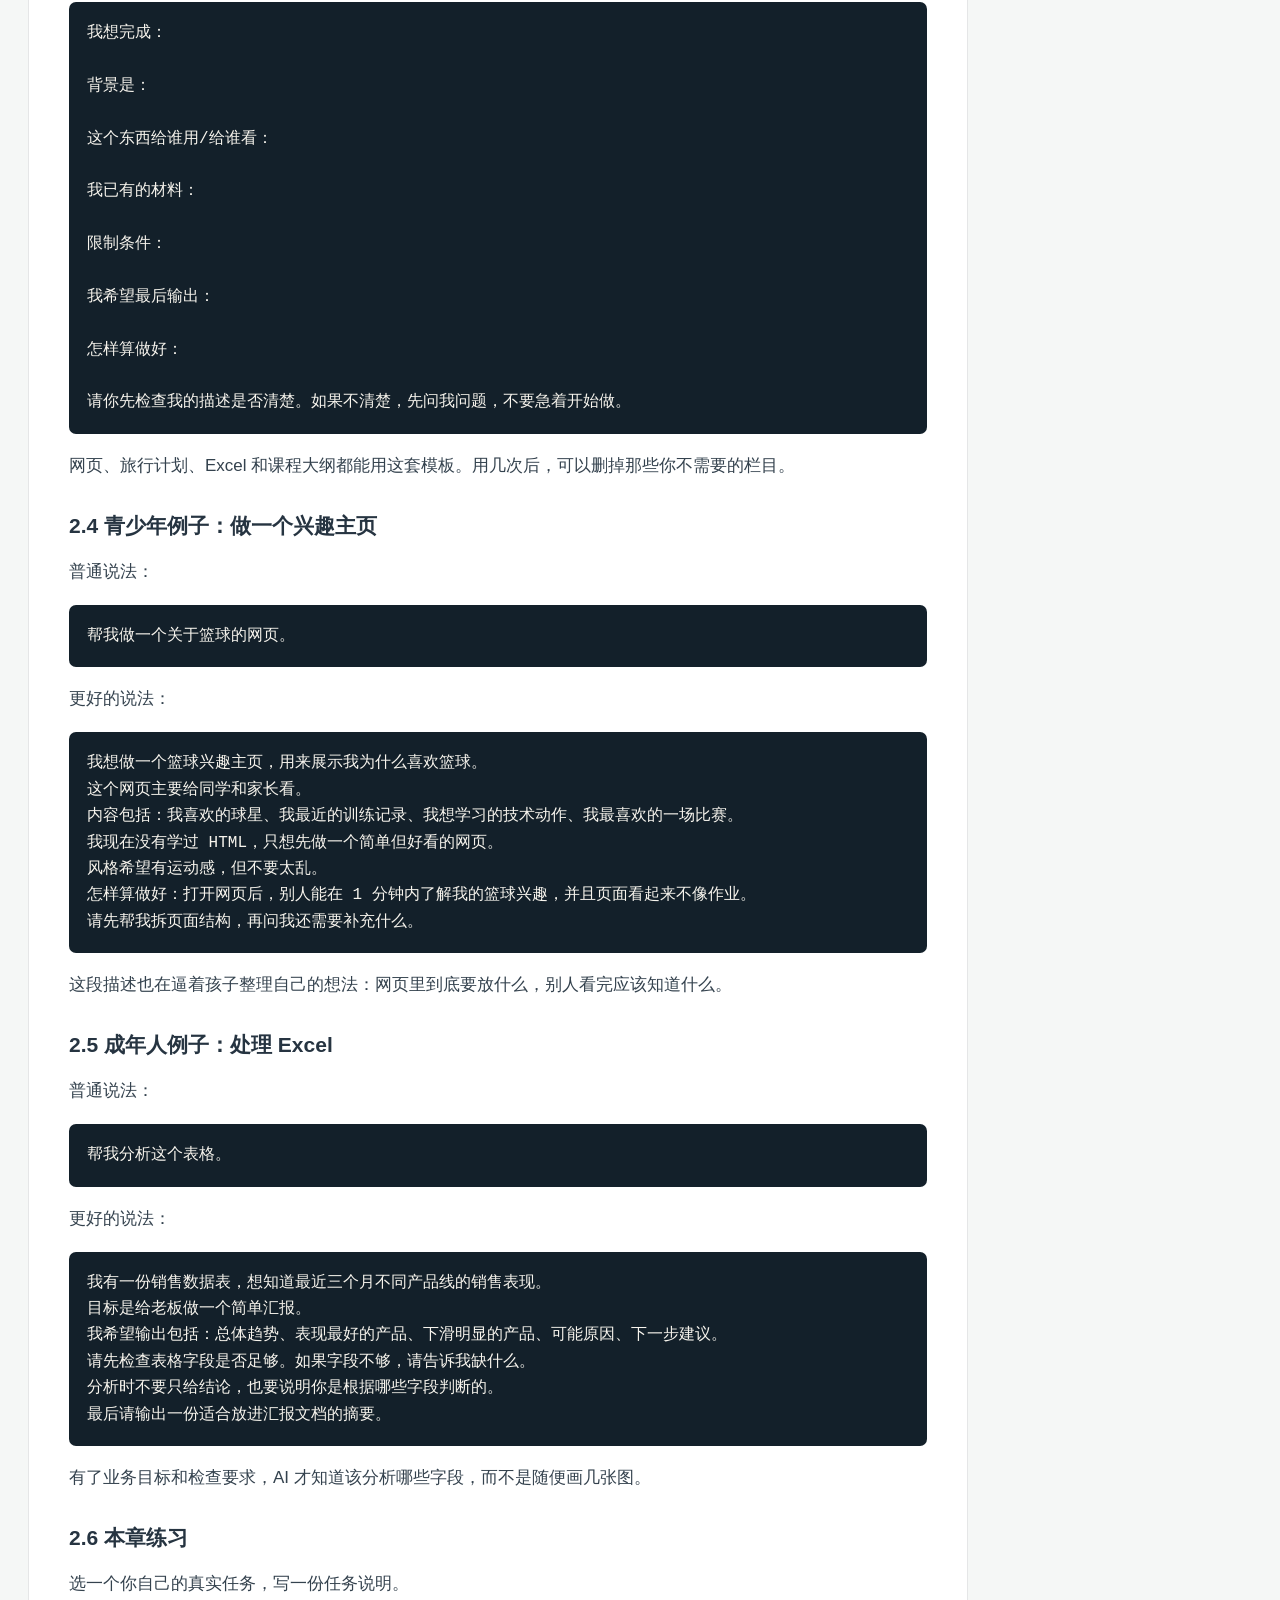
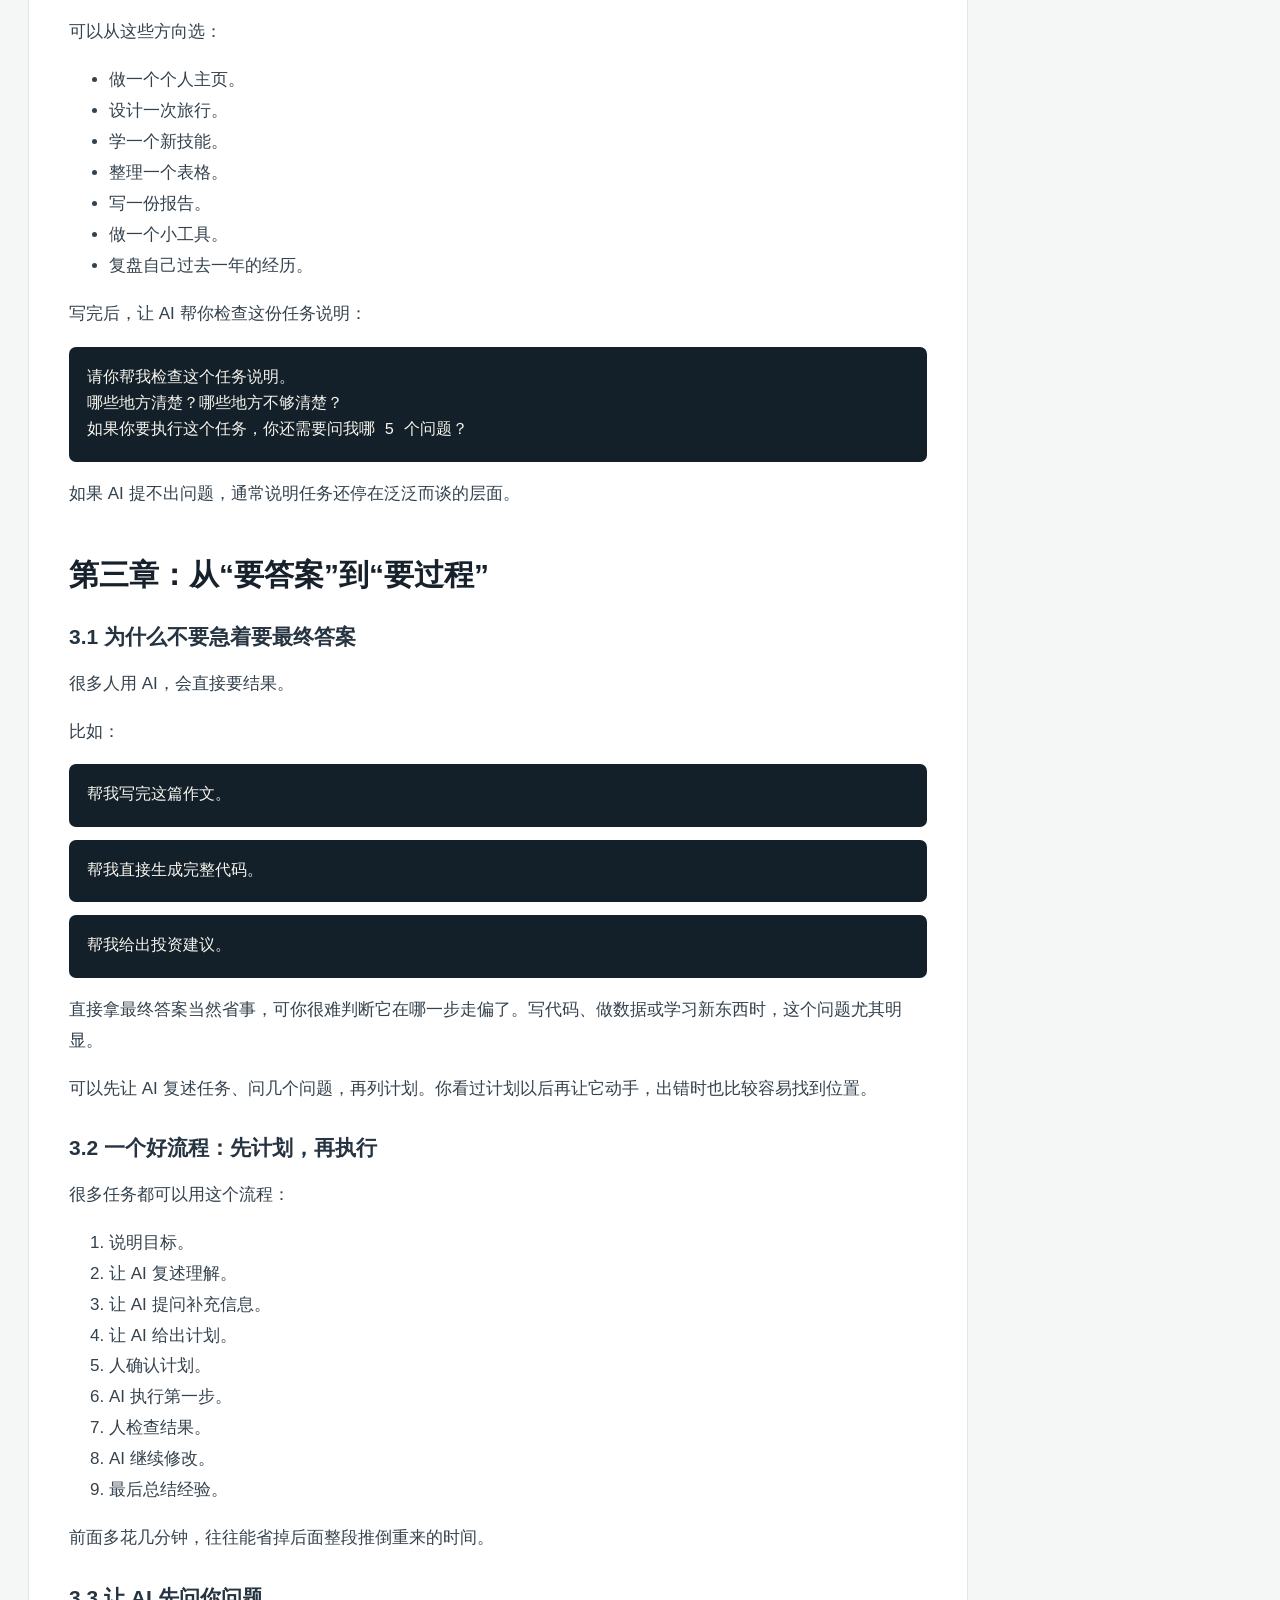
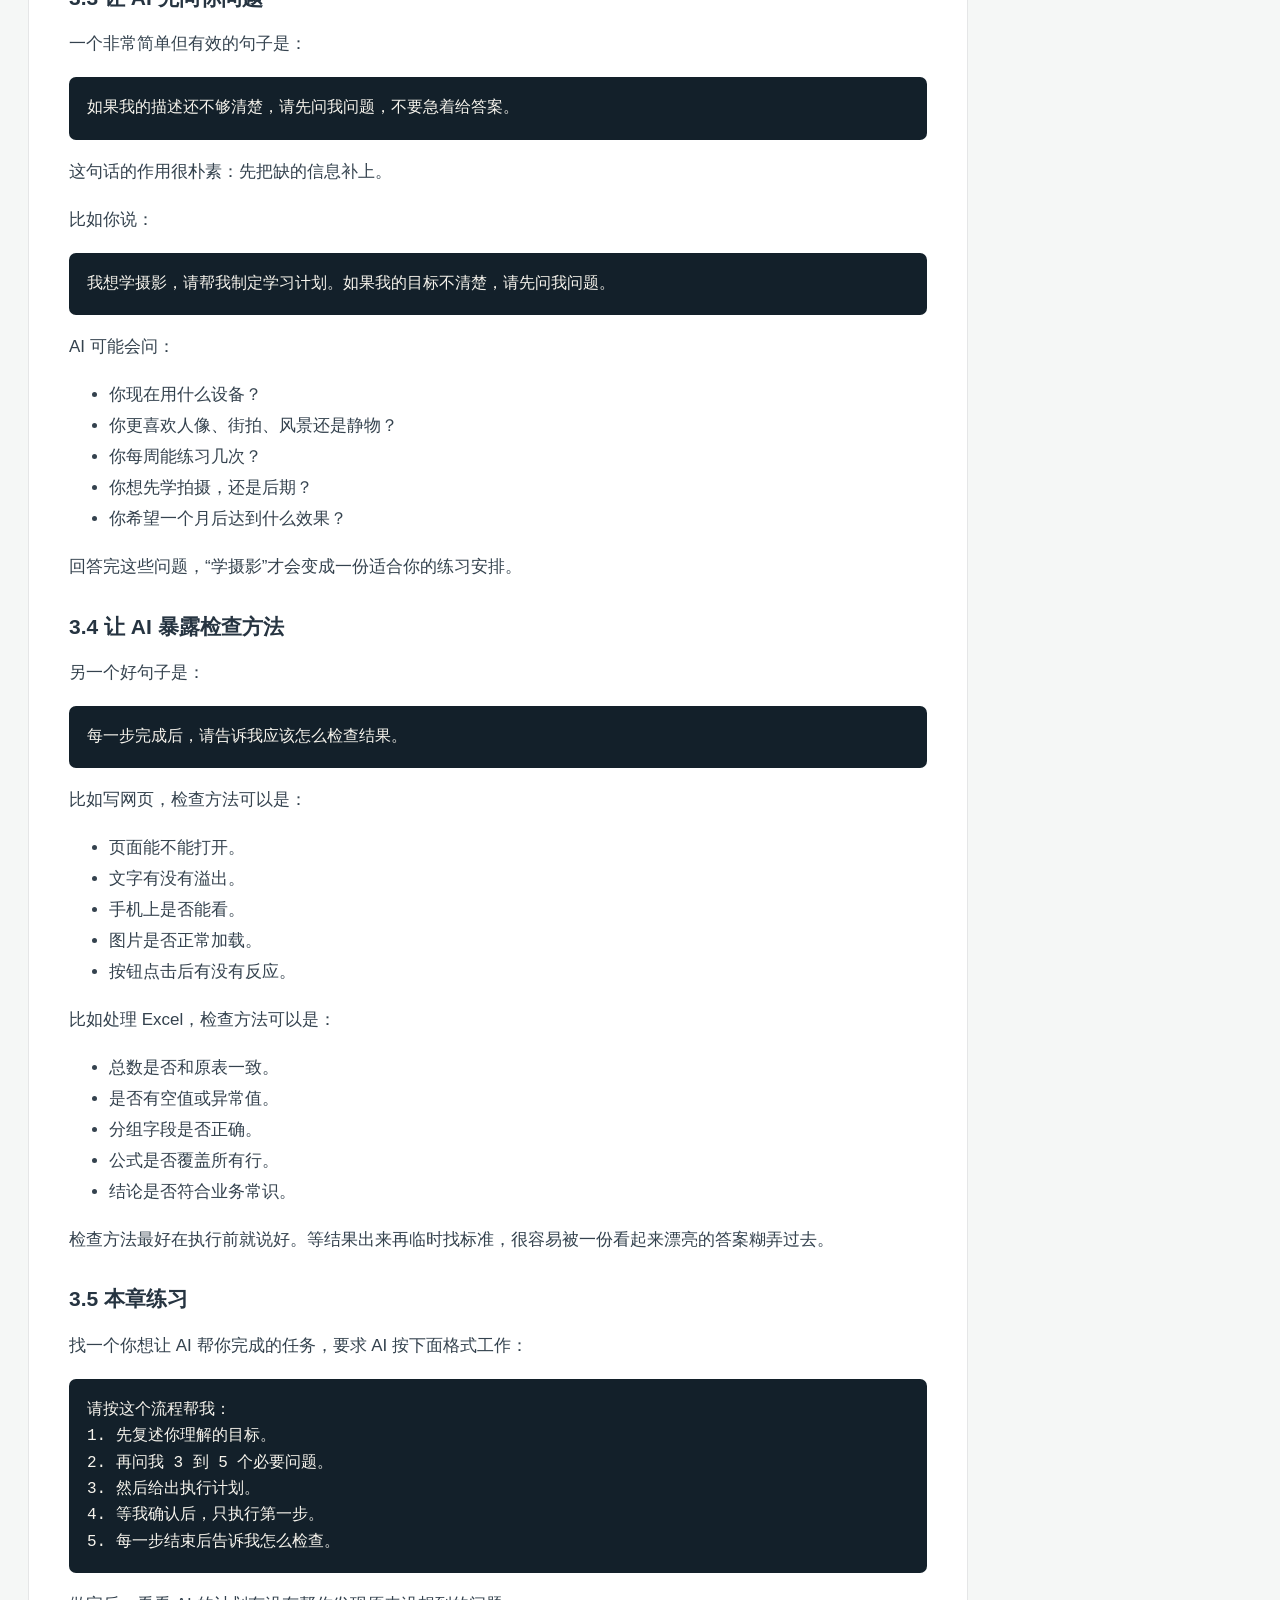
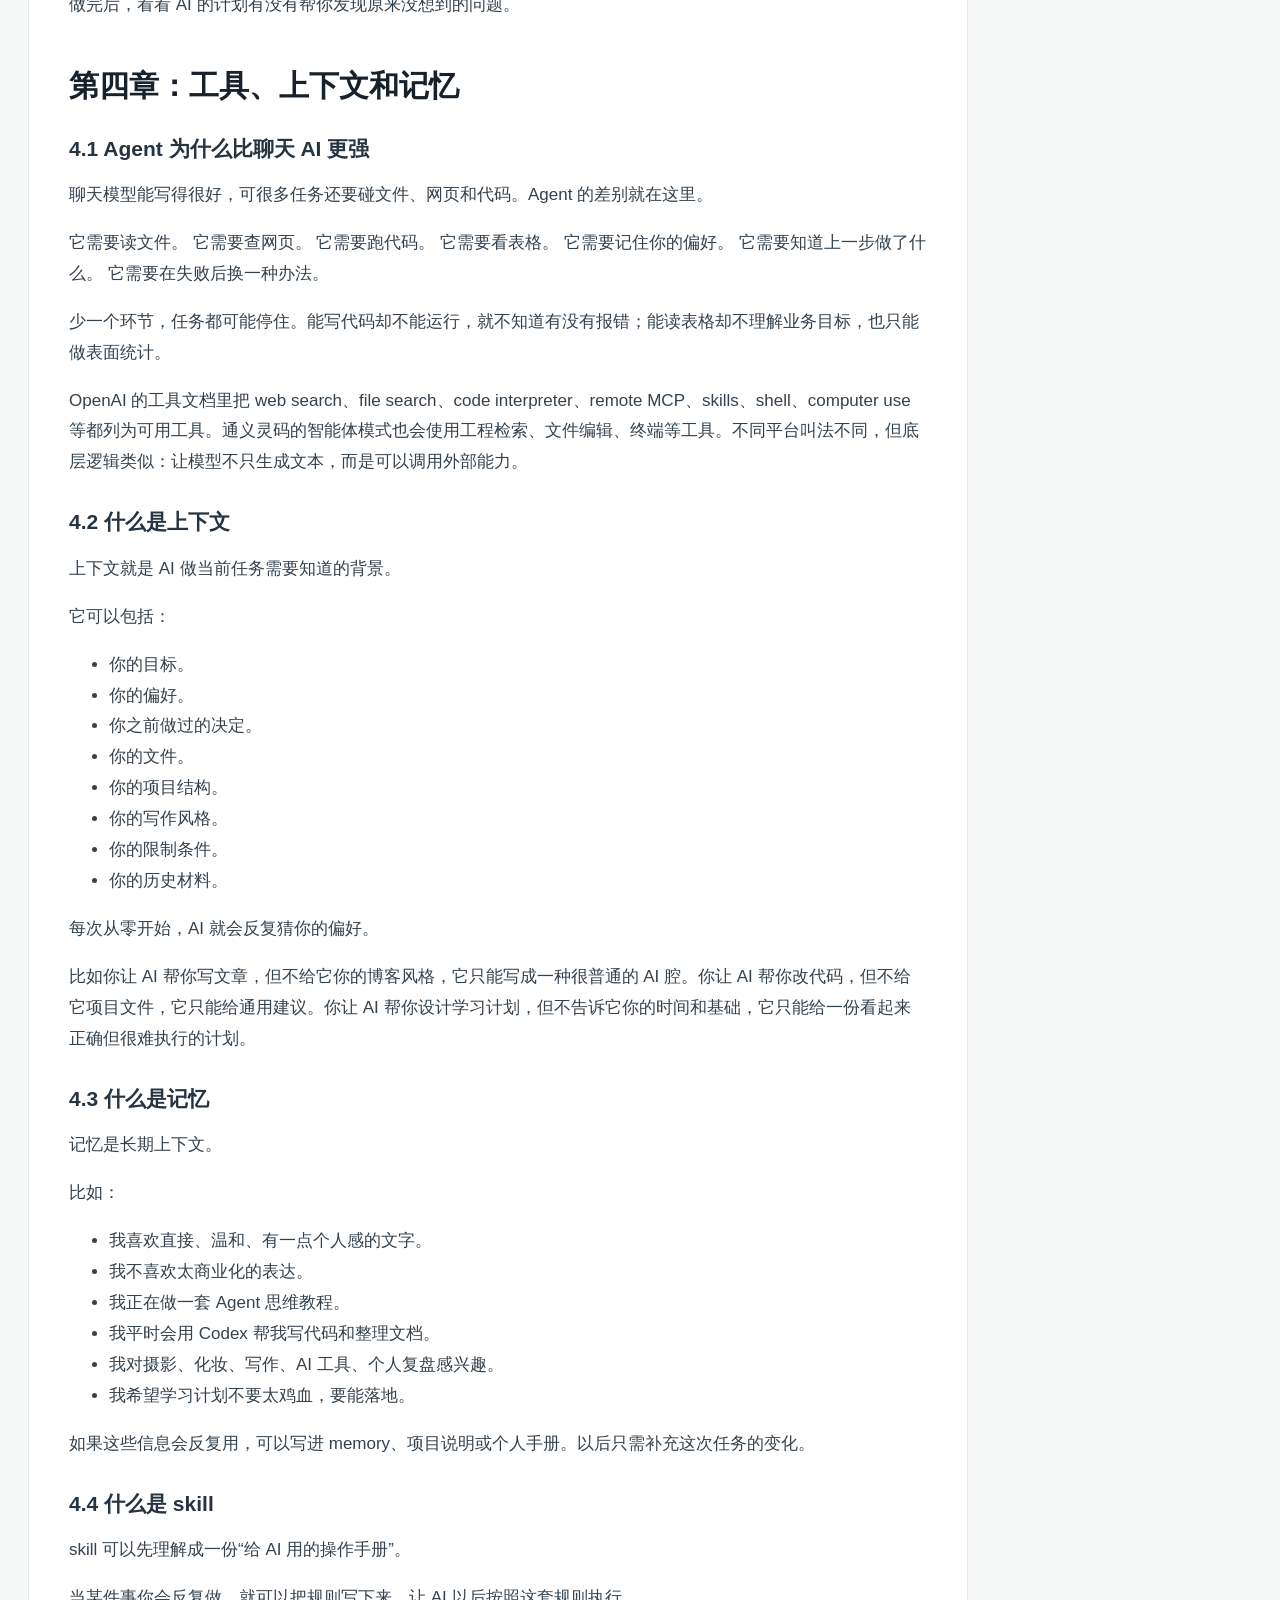
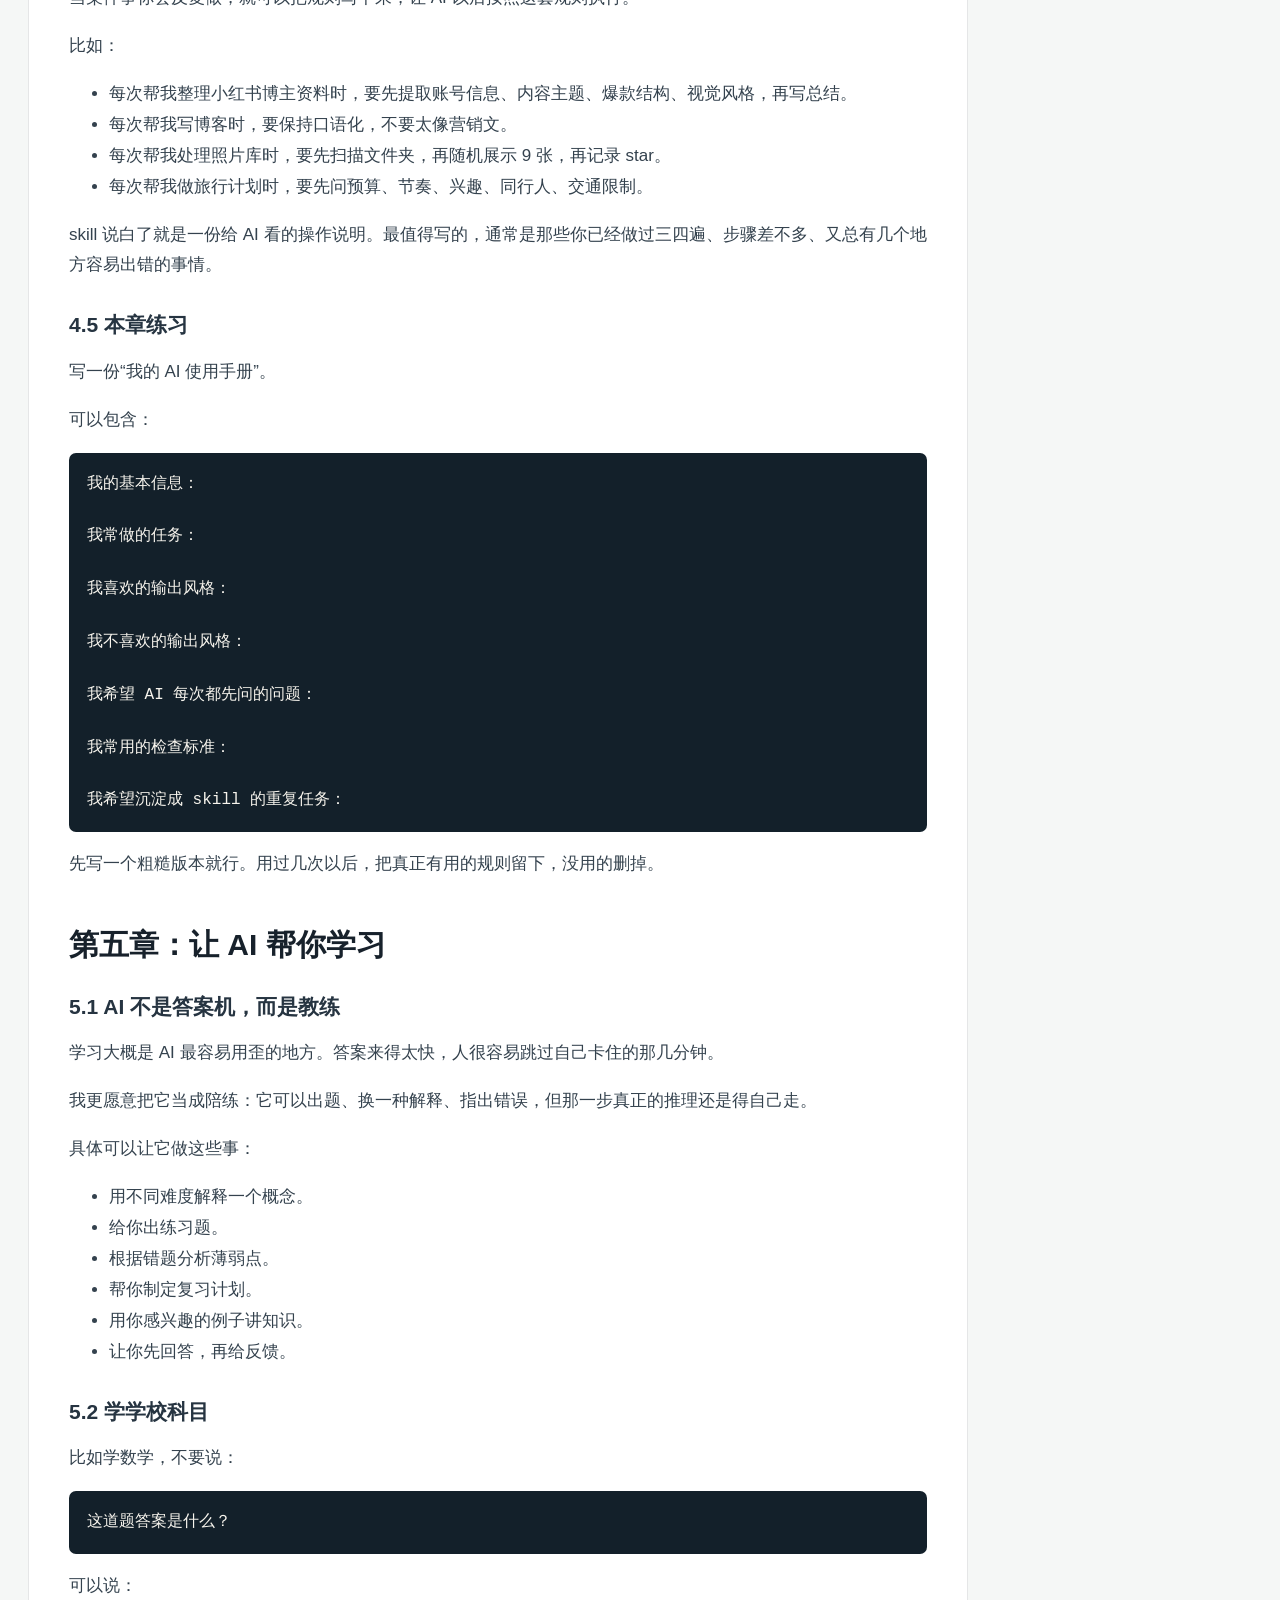
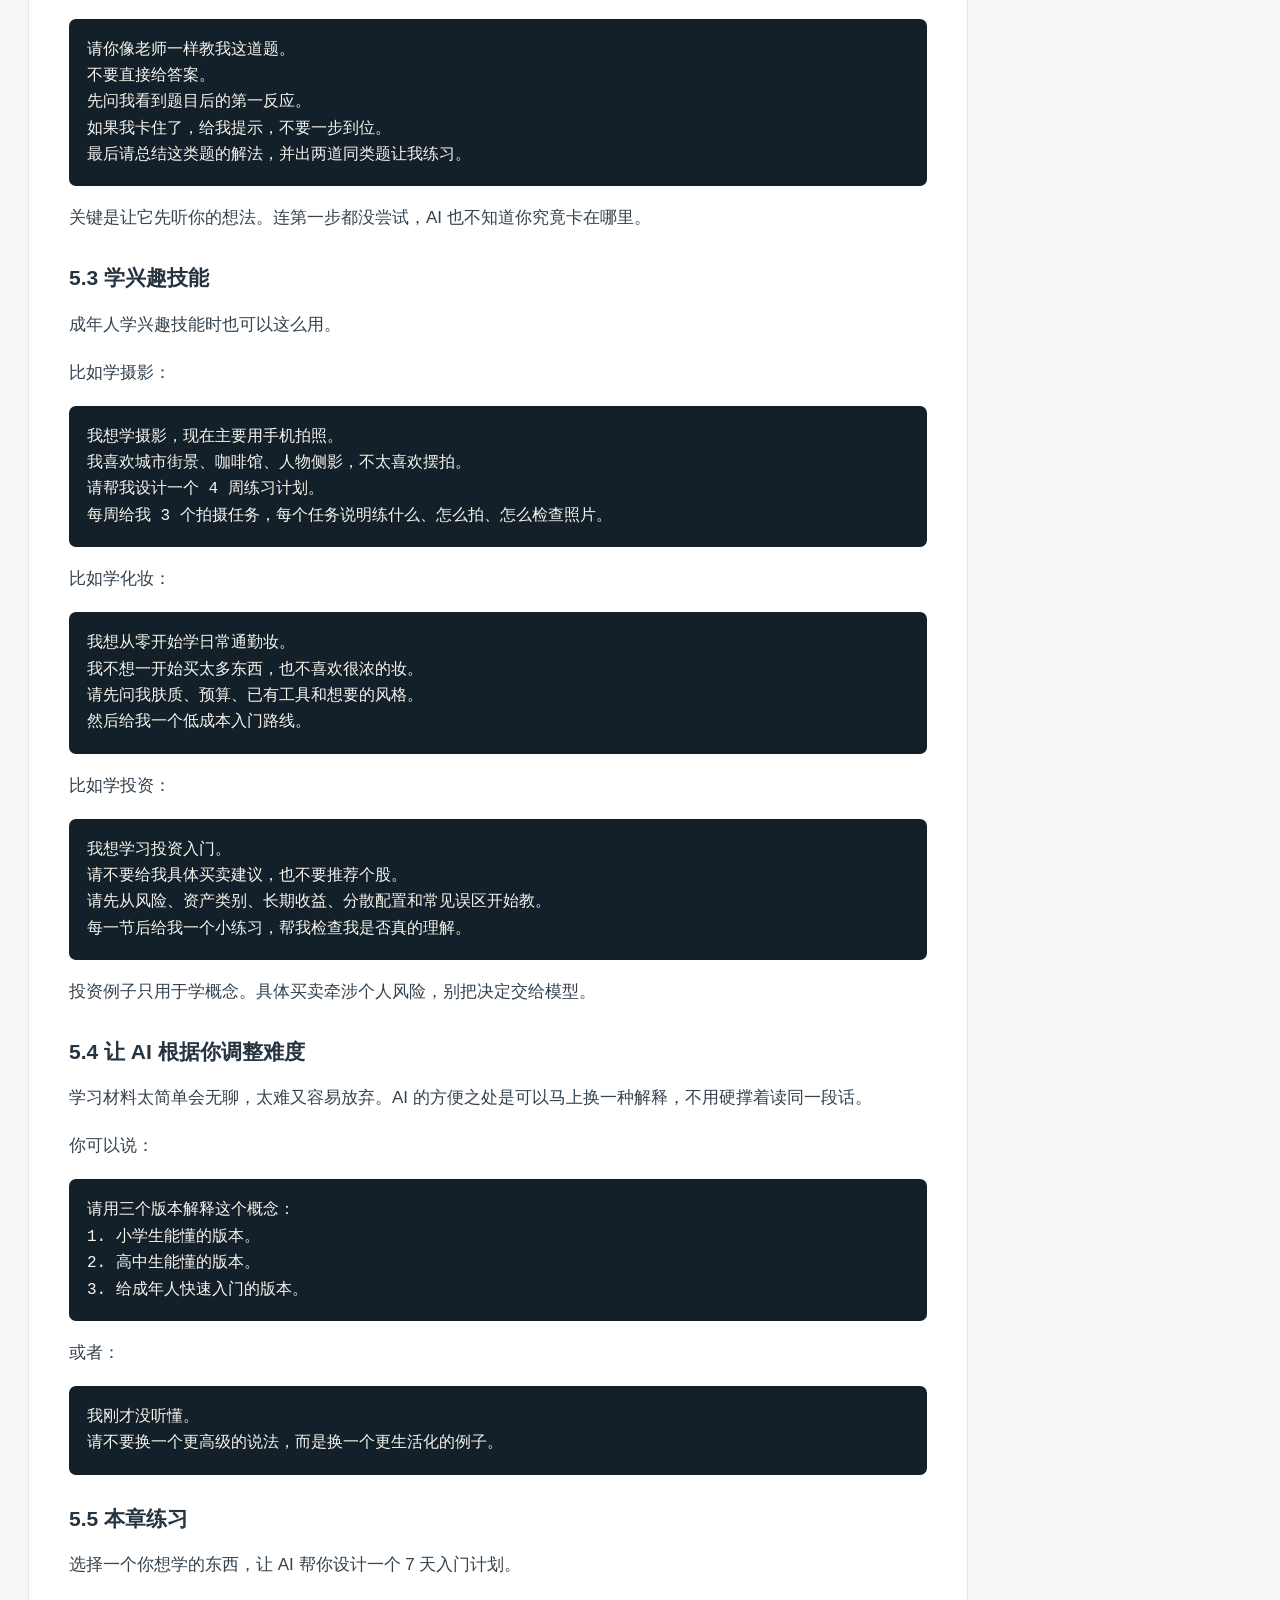
==== commit 3012bbef: "Refocus site as a reading-first handbook" ====
--- a/site/standalone.html
+++ b/site/standalone.html
@@ -3,36 +3,33 @@
   <head>
     <meta charset="utf-8" />
     <meta name="viewport" content="width=device-width, initial-scale=1" />
-    <title>Agent Thinking 101 | 课程文档原型</title>
+    <title>Agent Thinking 101 | Handbook</title>
     <link rel="icon" href="[data-uri]" type="image/svg+xml" />
     <style>
 :root {
   color-scheme: light;
   --ink: #17212b;
   --muted: #64717d;
-  --paper: #fbfaf7;
+  --paper: #f5f7f6;
   --panel: #ffffff;
   --line: #dfe5e8;
   --teal: #1f7a8c;
-  --amber: #b56b11;
-  --violet: #6f5792;
   --green-soft: #e8f4f2;
-  --amber-soft: #fff1df;
-  --violet-soft: #f1edf7;
-  --shadow: 0 22px 60px rgba(19, 33, 43, 0.12);
   --radius: 8px;
 }
 
 * {
   box-sizing: border-box;
+}
+
+html {
+  scroll-behavior: smooth;
 }
 
 body {
   margin: 0;
   min-height: 100vh;
-  background:
-    linear-gradient(135deg, rgba(232, 244, 242, 0.8), rgba(251, 250, 247, 0.86) 38%, rgba(241, 237, 247, 0.84)),
-    var(--paper);
+  background: var(--paper);
   color: var(--ink);
   font-family: "Avenir Next", "PingFang SC", "Hiragino Sans GB", "Microsoft YaHei", sans-serif;
 }
@@ -43,28 +40,34 @@
 }
 
 .app-shell {
+  min-height: 100vh;
+}
+
+.site-header {
+  position: sticky;
+  z-index: 20;
+  top: 0;
+  border-bottom: 1px solid rgba(23, 33, 43, 0.12);
+  background: rgba(255, 255, 255, 0.94);
+  backdrop-filter: blur(16px);
+}
+
+.header-inner {
   display: grid;
-  grid-template-columns: 320px minmax(0, 1fr);
-  min-height: 100vh;
-}
-
-.side-panel {
-  position: sticky;
-  top: 0;
-  height: 100vh;
-  padding: 28px 22px;
-  border-right: 1px solid rgba(23, 33, 43, 0.12);
-  background: rgba(255, 255, 255, 0.74);
-  backdrop-filter: blur(18px);
-  overflow-y: auto;
+  grid-template-columns: minmax(280px, auto) minmax(0, 1fr) 44px;
+  gap: 32px;
+  align-items: center;
+  width: min(100%, 1520px);
+  min-height: 72px;
+  margin: 0 auto;
+  padding: 10px 28px;
 }
 
 .brand-block {
-  display: grid;
-  grid-template-columns: 54px 1fr;
-  gap: 14px;
+  display: flex;
+  gap: 12px;
   align-items: center;
-  margin-bottom: 26px;
+  min-width: 0;
 }
 
 .brand-copy {
@@ -72,15 +75,56 @@
 }
 
 .brand-mark {
-  width: 54px;
-  height: 54px;
+  flex: 0 0 auto;
+  width: 44px;
+  height: 44px;
   display: grid;
   place-items: center;
   border-radius: 8px;
   background: var(--ink);
   color: #fff;
   font-weight: 800;
-  letter-spacing: 0;
+}
+
+.brand-block h1 {
+  margin: 0;
+  font-size: 19px;
+  line-height: 1.2;
+}
+
+.brand-block p {
+  margin: 3px 0 0;
+  color: var(--muted);
+  font-size: 12px;
+}
+
+.doc-list {
+  display: flex;
+  justify-content: flex-end;
+  gap: 6px;
+}
+
+.doc-button {
+  min-height: 40px;
+  padding: 0 14px;
+  border: 0;
+  border-bottom: 2px solid transparent;
+  background: transparent;
+  color: var(--muted);
+  cursor: pointer;
+}
+
+.doc-button:hover {
+  color: var(--ink);
+}
+
+.doc-button.active {
+  border-bottom-color: var(--teal);
+  color: var(--ink);
+}
+
+.doc-button strong {
+  font-size: 14px;
 }
 
 .nav-toggle {
@@ -90,7 +134,7 @@
   padding: 11px 10px;
   border: 1px solid rgba(23, 33, 43, 0.16);
   border-radius: 8px;
-  background: rgba(255, 255, 255, 0.86);
+  background: #fff;
   cursor: pointer;
 }
 
@@ -115,219 +159,53 @@
   transform: translateY(-6px) rotate(-45deg);
 }
 
+.main-panel {
+  width: min(100%, 1520px);
+  margin: 0 auto;
+  padding: 28px;
+}
+
+.content-layout {
+  display: grid;
+  grid-template-columns: minmax(0, 1fr) 248px;
+  gap: 36px;
+  align-items: start;
+}
+
+.reader-card {
+  min-width: 0;
+  border: 1px solid rgba(23, 33, 43, 0.11);
+  border-radius: var(--radius);
+  background: var(--panel);
+}
+
+.reader-toolbar {
+  display: grid;
+  grid-template-columns: minmax(0, 1fr) 280px;
+  gap: 24px;
+  align-items: end;
+  padding: 24px 40px;
+  border-bottom: 1px solid var(--line);
+}
+
+.reader-toolbar > *,
+.search-box {
+  min-width: 0;
+}
+
 .eyebrow {
-  margin: 0 0 8px;
+  margin: 0 0 6px;
   color: var(--teal);
-  font-size: 12px;
+  font-size: 11px;
   font-weight: 800;
   letter-spacing: 0.08em;
   text-transform: uppercase;
 }
 
-h1,
-h2,
-h3 {
+.reader-toolbar h3 {
   margin: 0;
-  letter-spacing: 0;
-}
-
-h1 {
-  font-size: 22px;
-  line-height: 1.12;
-}
-
-.doc-list {
-  display: grid;
-  gap: 8px;
-}
-
-.doc-button {
-  width: 100%;
-  min-height: 58px;
-  padding: 11px 12px;
-  border: 1px solid transparent;
-  border-radius: 8px;
-  background: transparent;
-  color: var(--ink);
-  text-align: left;
-  cursor: pointer;
-  transition: background 160ms ease, border-color 160ms ease, transform 160ms ease;
-}
-
-.doc-button:hover {
-  background: rgba(31, 122, 140, 0.08);
-  transform: translateX(2px);
-}
-
-.doc-button.active {
-  background: var(--green-soft);
-  border-color: rgba(31, 122, 140, 0.22);
-}
-
-.doc-button strong {
-  display: block;
-  font-size: 14px;
-}
-
-.doc-button span {
-  display: block;
-  margin-top: 4px;
-  color: var(--muted);
-  font-size: 12px;
-  line-height: 1.35;
-}
-
-.side-note {
-  margin-top: 26px;
-  padding: 14px;
-  border: 1px solid rgba(23, 33, 43, 0.1);
-  border-radius: 8px;
-  background: rgba(255, 241, 223, 0.68);
-  color: #5f4933;
-  font-size: 13px;
-  line-height: 1.65;
-}
-
-.main-panel {
-  min-width: 0;
-  padding: 34px;
-}
-
-.hero {
-  display: grid;
-  grid-template-columns: minmax(320px, 0.88fr) minmax(360px, 1.12fr);
-  gap: 28px;
-  align-items: center;
-  min-height: 330px;
-  padding: 32px;
-  border: 1px solid rgba(23, 33, 43, 0.12);
-  border-radius: 8px;
-  background: rgba(255, 255, 255, 0.68);
-  box-shadow: var(--shadow);
-  overflow: hidden;
-}
-
-.hero h2 {
-  max-width: 780px;
-  font-size: clamp(30px, 4vw, 58px);
-  line-height: 1.05;
-}
-
-.hero-text {
-  max-width: 620px;
-  margin: 20px 0 0;
-  color: var(--muted);
-  font-size: 18px;
-  line-height: 1.7;
-}
-
-.hero img {
-  width: 100%;
-  border: 1px solid rgba(23, 33, 43, 0.1);
-  border-radius: 8px;
-  background: #fff;
-}
-
-.overview-grid {
-  display: grid;
-  grid-template-columns: repeat(4, minmax(0, 1fr));
-  gap: 14px;
-  margin: 18px 0;
-}
-
-.overview-grid article {
-  min-height: 112px;
-  padding: 18px;
-  border: 1px solid rgba(23, 33, 43, 0.1);
-  border-radius: 8px;
-  background: rgba(255, 255, 255, 0.72);
-}
-
-.overview-grid span {
-  display: block;
-  color: var(--amber);
-  font-size: 38px;
-  font-weight: 800;
-  line-height: 1;
-}
-
-.overview-grid p {
-  margin: 12px 0 0;
-  color: var(--muted);
-}
-
-.tabs {
-  display: flex;
-  gap: 8px;
-  margin-bottom: 18px;
-}
-
-.tab {
-  min-height: 42px;
-  padding: 0 18px;
-  border: 1px solid rgba(23, 33, 43, 0.14);
-  border-radius: 999px;
-  background: rgba(255, 255, 255, 0.72);
-  color: var(--muted);
-  cursor: pointer;
-}
-
-.tab.active {
-  border-color: var(--ink);
-  background: var(--ink);
-  color: #fff;
-}
-
-.content-layout,
-.chapter-board,
-.asset-board {
-  display: none;
-}
-
-.content-layout.active {
-  display: grid;
-  grid-template-columns: minmax(0, 1fr) 280px;
-  gap: 18px;
-  align-items: start;
-}
-
-.chapter-board.active,
-.asset-board.active {
-  display: block;
-}
-
-.reader-card,
-.toc-card,
-.chapter-board,
-.asset-board {
-  border: 1px solid rgba(23, 33, 43, 0.12);
-  border-radius: 8px;
-  background: rgba(255, 255, 255, 0.84);
-  box-shadow: 0 14px 40px rgba(19, 33, 43, 0.08);
-}
-
-.reader-card,
-.reader-toolbar > *,
-.search-box {
-  min-width: 0;
-}
-
-.reader-toolbar {
-  position: sticky;
-  top: 0;
-  z-index: 3;
-  display: grid;
-  grid-template-columns: minmax(0, 1fr) 280px;
-  gap: 18px;
-  align-items: center;
-  padding: 22px 26px;
-  border-bottom: 1px solid rgba(23, 33, 43, 0.1);
-  background: rgba(255, 255, 255, 0.92);
-  backdrop-filter: blur(14px);
-}
-
-.reader-toolbar h3 {
-  font-size: 26px;
+  font-size: 25px;
+  line-height: 1.2;
 }
 
 .search-box {
@@ -340,55 +218,57 @@
 
 .search-box input {
   width: 100%;
-  min-height: 42px;
+  min-height: 40px;
   padding: 0 12px;
   border: 1px solid rgba(23, 33, 43, 0.18);
-  border-radius: 8px;
+  border-radius: 6px;
   background: #fff;
   color: var(--ink);
 }
 
 .doc-content {
   min-width: 0;
-  padding: 26px;
-  line-height: 1.78;
+  padding: 24px 40px 64px;
+  line-height: 1.82;
   overflow-wrap: anywhere;
 }
 
 .doc-content h1,
 .doc-content h2,
 .doc-content h3 {
-  scroll-margin-top: 98px;
+  letter-spacing: 0;
+  scroll-margin-top: 94px;
 }
 
 .doc-content h1 {
-  margin: 0 0 20px;
+  margin: 0 0 22px;
   font-size: 42px;
-  line-height: 1.12;
+  line-height: 1.15;
 }
 
 .doc-content h2 {
-  margin: 34px 0 14px;
-  padding-top: 6px;
+  margin: 42px 0 16px;
+  padding-top: 4px;
   font-size: 30px;
-  line-height: 1.2;
+  line-height: 1.25;
 }
 
 .doc-content h3 {
-  margin: 26px 0 10px;
+  margin: 30px 0 10px;
   color: #263441;
   font-size: 21px;
+  line-height: 1.35;
 }
 
 .doc-content p,
 .doc-content li {
   color: #34424e;
-  font-size: 16px;
+  font-size: 17px;
 }
 
 .doc-content blockquote {
-  margin: 18px 0;
-  padding: 14px 18px;
+  margin: 20px 0;
+  padding: 15px 18px;
   border-left: 4px solid var(--teal);
   background: var(--green-soft);
   color: #21424a;
@@ -397,9 +277,8 @@
 .doc-content pre {
   max-width: 100%;
   overflow-x: auto;
-  padding: 16px;
-  border: 1px solid rgba(23, 33, 43, 0.12);
-  border-radius: 8px;
+  padding: 18px;
+  border-radius: 7px;
   background: #13202a;
   color: #f7f4ed;
   line-height: 1.65;
@@ -411,7 +290,7 @@
 
 .doc-content :not(pre) > code {
   padding: 2px 5px;
-  border-radius: 6px;
+  border-radius: 5px;
   background: #eef3f5;
   color: #204653;
 }
@@ -426,7 +305,7 @@
   width: 100%;
   max-width: 100%;
   height: auto;
-  margin: 20px 0;
+  margin: 24px 0;
   border: 1px solid rgba(23, 33, 43, 0.1);
   border-radius: 8px;
   background: #fff;
@@ -439,173 +318,37 @@
 
 .toc-card {
   position: sticky;
-  top: 20px;
-  max-height: calc(100vh - 40px);
-  padding: 18px;
+  top: 100px;
+  max-height: calc(100vh - 124px);
+  padding-left: 20px;
+  border-left: 1px solid var(--line);
   overflow-y: auto;
 }
 
 .toc-link {
   display: block;
-  padding: 8px 0;
-  border-bottom: 1px solid rgba(23, 33, 43, 0.08);
-  color: #465460;
+  padding: 7px 0;
+  color: #52606c;
   font-size: 13px;
-  line-height: 1.35;
+  line-height: 1.4;
   text-decoration: none;
+}
+
+.toc-link.level-2 {
+  font-weight: 700;
 }
 
 .toc-link.level-3 {
   padding-left: 14px;
-  color: #687581;
+  color: #74808b;
 }
 
 .toc-link:hover {
   color: var(--teal);
 }
 
-.section-head {
-  padding: 26px 26px 0;
-}
-
-.section-head h3 {
-  font-size: 34px;
-}
-
-.section-head p:not(.eyebrow) {
-  max-width: 720px;
-  color: var(--muted);
-  line-height: 1.7;
-}
-
-.chapter-grid {
-  display: grid;
-  grid-template-columns: repeat(2, minmax(0, 1fr));
-  gap: 16px;
-  padding: 26px;
-}
-
-.chapter-card {
-  min-height: 190px;
-  padding: 20px;
-  border: 1px solid rgba(23, 33, 43, 0.1);
-  border-radius: 8px;
-  background: linear-gradient(135deg, #fff, rgba(232, 244, 242, 0.56));
-}
-
-.chapter-card span {
-  color: var(--amber);
-  font-size: 13px;
-  font-weight: 800;
-}
-
-.chapter-card h4 {
-  margin: 10px 0;
-  font-size: 22px;
-  line-height: 1.3;
-}
-
-.chapter-card p {
-  color: var(--muted);
-  line-height: 1.7;
-}
-
-.asset-grid {
-  display: grid;
-  gap: 18px;
-  padding: 26px;
-}
-
-.asset-grid figure {
-  margin: 0;
-  padding: 16px;
-  border: 1px solid rgba(23, 33, 43, 0.1);
-  border-radius: 8px;
-  background: #fff;
-}
-
-.asset-grid img {
-  max-width: 100%;
-  height: auto;
-  width: 100%;
-  display: block;
-  border-radius: 8px;
-}
-
-.asset-grid figcaption {
-  margin-top: 12px;
-  color: var(--muted);
-}
-
-@media (max-width: 1200px) {
-  .app-shell {
-    grid-template-columns: 1fr;
-  }
-
-  .side-panel {
-    position: sticky;
-    z-index: 20;
-    top: 0;
-    height: auto;
-    padding: 14px 24px;
-    border-right: 0;
-    border-bottom: 1px solid rgba(23, 33, 43, 0.12);
-    overflow: visible;
-  }
-
-  .brand-block {
-    grid-template-columns: 46px minmax(0, 1fr) 44px;
-    margin-bottom: 0;
-  }
-
-  .brand-mark {
-    width: 46px;
-    height: 46px;
-  }
-
-  .brand-block h1 {
-    font-size: 19px;
-  }
-
-  .brand-block .eyebrow {
-    margin-bottom: 4px;
-  }
-
-  .nav-toggle {
-    display: block;
-  }
-
-  .doc-list {
-    display: none;
-    grid-template-columns: repeat(3, minmax(0, 1fr));
-    max-height: calc(100vh - 90px);
-    margin-top: 14px;
-    padding-top: 14px;
-    border-top: 1px solid rgba(23, 33, 43, 0.1);
-    overflow-y: auto;
-  }
-
-  .side-panel.nav-open .doc-list {
-    display: grid;
-  }
-
-  .side-note {
-    display: none;
-  }
-
-  .reader-toolbar {
-    position: static;
-  }
-}
-
-@media (max-width: 900px) {
-  .main-panel {
-    padding: 24px;
-  }
-
-  .hero,
-  .content-layout.active,
-  .reader-toolbar {
+@media (max-width: 1100px) {
+  .content-layout {
     grid-template-columns: minmax(0, 1fr);
   }
 
@@ -614,18 +357,12 @@
   }
 }
 
-@media (max-width: 720px) {
-  .side-panel {
-    padding: 12px 16px;
-  }
-
-  .main-panel {
-    padding: 16px;
-  }
-
-  .brand-block {
-    grid-template-columns: 42px minmax(0, 1fr) 44px;
-    gap: 10px;
+@media (max-width: 860px) {
+  .header-inner {
+    grid-template-columns: minmax(0, 1fr) 44px;
+    gap: 12px;
+    min-height: 68px;
+    padding: 10px 16px;
   }
 
   .brand-mark {
@@ -637,87 +374,67 @@
     font-size: 17px;
   }
 
-  .brand-block .eyebrow {
+  .brand-block p {
     display: none;
   }
 
+  .nav-toggle {
+    display: block;
+    grid-column: 2;
+    grid-row: 1;
+  }
+
   .doc-list {
+    display: none;
+    grid-column: 1 / -1;
+    grid-row: 2;
     grid-template-columns: 1fr;
-  }
-
-  .hero {
-    min-height: 0;
-    gap: 20px;
-    padding: 18px;
-  }
-
-  .hero h2 {
-    font-size: 32px;
-    line-height: 1.12;
-  }
-
-  .hero-text {
-    margin-top: 14px;
-    font-size: 16px;
-    line-height: 1.6;
-  }
-
-  .overview-grid {
-    grid-template-columns: repeat(2, minmax(0, 1fr));
-    gap: 10px;
-  }
-
-  .overview-grid article {
-    min-height: 96px;
-    padding: 14px;
-  }
-
-  .overview-grid span {
-    font-size: 30px;
-  }
-
-  .overview-grid p {
-    margin-top: 8px;
-    font-size: 14px;
-  }
-
-  .chapter-grid {
-    grid-template-columns: 1fr;
+    gap: 0;
+    padding-top: 8px;
+    border-top: 1px solid var(--line);
+  }
+
+  .site-header.nav-open .doc-list {
+    display: grid;
+  }
+
+  .doc-button {
+    width: 100%;
+    min-height: 46px;
+    padding: 0 8px;
+    border-bottom: 1px solid var(--line);
+    text-align: left;
+  }
+
+  .doc-button.active {
+    border-bottom-color: var(--line);
+    color: var(--teal);
+  }
+
+  .main-panel {
     padding: 16px;
   }
 
-  .tabs {
-    margin-right: -16px;
-    padding-right: 16px;
-    overflow-x: auto;
-    scrollbar-width: none;
-  }
-
-  .tabs::-webkit-scrollbar {
-    display: none;
-  }
-
-  .tab {
-    flex: 0 0 auto;
-  }
-
-  .reader-toolbar,
-  .doc-content,
-  .section-head,
-  .asset-grid {
-    padding: 18px;
+  .reader-toolbar {
+    grid-template-columns: minmax(0, 1fr);
+    gap: 16px;
+    padding: 20px;
   }
 
   .reader-toolbar h3 {
     font-size: 22px;
   }
 
+  .doc-content {
+    padding: 22px 20px 48px;
+  }
+
   .doc-content h1 {
     font-size: 32px;
   }
 
   .doc-content h2 {
-    margin-top: 28px;
+    margin-top: 34px;
     font-size: 25px;
   }
 
@@ -727,7 +444,7 @@
 
   .doc-content p,
   .doc-content li {
-    font-size: 15px;
+    font-size: 16px;
   }
 
   .doc-content ul,
@@ -738,28 +455,6 @@
   .doc-content blockquote {
     margin-right: 0;
     margin-left: 0;
-  }
-
-  .section-head h3 {
-    font-size: 28px;
-  }
-
-  .chapter-card {
-    min-height: 0;
-  }
-
-  .asset-grid figure {
-    padding: 10px;
-  }
-}
-
-@media (max-width: 380px) {
-  .brand-block h1 {
-    font-size: 15px;
-  }
-
-  .hero h2 {
-    font-size: 28px;
   }
 }
 
@@ -767,13 +462,17 @@
   </head>
   <body>
     <div class="app-shell">
-      <aside class="side-panel" aria-label="课程文档导航">
-        <div class="brand-block">
-          <div class="brand-mark">AT</div>
-          <div class="brand-copy">
-            <p class="eyebrow">Teaching Agent</p>
-            <h1>Agent Thinking 101</h1>
+      <header class="site-header" aria-label="Handbook 导航">
+        <div class="header-inner">
+          <div class="brand-block">
+            <div class="brand-mark">AT</div>
+            <div class="brand-copy">
+              <h1>Agent Thinking 101</h1>
+              <p>和 AI Agent 一起做事</p>
+            </div>
           </div>
+
+          <nav class="doc-list" id="docList" aria-label="文档列表"></nav>
           <button
             class="nav-toggle"
             id="navToggle"
@@ -787,52 +486,10 @@
             <span></span>
           </button>
         </div>
-
-        <nav class="doc-list" id="docList" aria-label="文档列表"></nav>
-
-        <div class="side-note">
-          <p>本原型直接读取 <code>docs/*.md</code>，后续改 Markdown 后刷新页面即可查看。</p>
-        </div>
-      </aside>
+      </header>
 
       <main class="main-panel">
-        <header class="hero">
-          <div class="hero-copy">
-            <p class="eyebrow">Agent Thinking 101</p>
-            <h2>课程写到哪里、各章怎么安排，都在这里。</h2>
-            <p class="hero-text">
-              可以读主教程，也可以切到讲师手册、练习册和传播文案。Markdown 改完后刷新页面就会更新。
-            </p>
-          </div>
-          <img src="[data-uri]" alt="Agent Thinking 101 课程主视觉" />
-        </header>
-
-        <section class="overview-grid" aria-label="课程总览">
-          <article>
-            <span>10</span>
-            <p>主课程章节</p>
-          </article>
-          <article>
-            <span>24</span>
-            <p>Prompt / Skill 模板</p>
-          </article>
-          <article>
-            <span>4</span>
-            <p>体验课版本</p>
-          </article>
-          <article>
-            <span>3</span>
-            <p>视觉信息图</p>
-          </article>
-        </section>
-
-        <section class="tabs" aria-label="内容视图切换">
-          <button class="tab active" data-view="reader">文档阅读</button>
-          <button class="tab" data-view="chapters">课程章节</button>
-          <button class="tab" data-view="assets">视觉资产</button>
-        </section>
-
-        <section class="content-layout active" id="readerView">
+        <section class="content-layout">
           <article class="reader-card">
             <div class="reader-toolbar">
               <div>
@@ -852,108 +509,32 @@
             <div id="toc"></div>
           </aside>
         </section>
-
-        <section class="chapter-board" id="chaptersView">
-          <div class="section-head">
-            <p class="eyebrow">Course Map</p>
-            <h3>十章课程主线</h3>
-            <p>这部分从主教程正文中自动抽取一级课程章节，适合快速看课程骨架。</p>
-          </div>
-          <div class="chapter-grid" id="chapterGrid"></div>
-        </section>
-
-        <section class="asset-board" id="assetsView">
-          <div class="section-head">
-            <p class="eyebrow">Visual System</p>
-            <h3>课程视觉资产</h3>
-            <p>这些图可以用于课程介绍页、试讲投影、Notion 文档或小红书封面草稿。</p>
-          </div>
-          <div class="asset-grid">
-            <figure>
-              <img src="[data-uri]" alt="课程主视觉" />
-              <figcaption>课程主视觉：从聊天到做事</figcaption>
-            </figure>
-            <figure>
-              <img src="[data-uri]" alt="Agent 协作循环" />
-              <figcaption>Agent 协作循环：目标、工具、反馈、检查</figcaption>
-            </figure>
-            <figure>
-              <img src="[data-uri]" alt="适合人群地图" />
-              <figcaption>适合人群地图：青少年、成年人、家长老师、效率工具用户</figcaption>
-            </figure>
-          </div>
-        </section>
       </main>
     </div>
 
     <script>
-window.__EMBEDDED_DOCS__ = {"course":"# Agent Thinking 101\n\n## 和 AI Agent 一起做事\n\n我最初想做的是少儿编程课。写着写着，我发现成年人也卡在同一个地方：工具已经装了，聊天也会了，可一碰到完整任务，还是不知道怎样把 AI 放进自己的工作里。\n\n于是课程范围慢慢变宽了。孩子可以做网页、小游戏和学习助手；成年人可以整理 Excel、写文档或搭小工具。会编程的人还能继续往 Codex、MCP 和 skills 走。大家用的功能不一样，但开头都一样：先把想做的事说清楚。\n\n## 写在前面：这门课到底想解决什么\n\n我身边不少朋友已经在用 ChatGPT、Gemini、豆包或 DeepSeek。平时改改文字、写个标题、翻译几句话，都没有问题。\n\n可我教他们用 Codex 时，经常会看到一种断层。他们会问一段代码是什么意思，却很少让 AI 先读完整个项目；会让 AI 写攻略，却不让它先问预算、同行人和旅行节奏。大家仍然习惯一句一句地下命令，好像 AI 只能在聊天框里活动。\n\n现在的 Agent 可以读文件、改代码、跑命令，也能根据报错继续修。表格、文档和浏览器里的任务也在往这个方向走。它不保证一次做对，但已经可以连续承担一段工作。\n\n这门课想练的是下面这些事：\n\n- 怎么把一个模糊想法说清楚。\n- 怎么让 AI 帮你拆任务，而不是只给答案。\n- 怎么让 AI 用工具做事，而不是只在聊天框里写字。\n- 怎么检查 AI 的结果，避免被它带着跑。\n- 怎么把重复工作沉淀成模板、skill 或自动化流程。\n- 怎么用 AI 学习、创作、工作、复盘自己。\n\n学完以后，至少应该能把一件事情交代完整，知道什么时候让 AI 继续，什么时候自己停下来检查。\n\n## 参考资料和调研结论\n\n公开的 Agent 教程不少，大多写给开发者。\n\nHugging Face 的 Agents Course 会讲工具、行动和观察，也带着学习者用 smolagents、LlamaIndex、LangGraph 做项目。内容完整，不过默认读者有 Python 基础。\n\nMicrosoft 的 AI Agents for Beginners 更接近工程课程，内容包括规划、记忆、多 Agent、RAG 和 MCP。想自己开发 Agent 的人会用得上，普通用户读起来会比较吃力。\n\nAnthropic 的 Building Effective Agents 提醒开发者别急着做全自动系统，很多任务用简单工作流更稳。文章列出的提示链、路由、并行和评审流程，也很适合拿来教普通人。\n\nOpenAI 和通义灵码的文档则把工具列得很具体：搜索、文件、代码执行、终端、MCP、computer use。模型能接触这些工具以后，才有机会把任务往下推进。\n\n我不想把这门课也写成框架手册。所以正文会先从旅行计划、照片工具、学习和表格这些场景讲起。等读者真的遇到“AI 需要读文件”或“这套流程想下次再用”的问题，再解释工具、记忆、MCP 和 skill。\n\n参考资料：\n\n- Hugging Face Agents Course: https://huggingface.co/learn/agents-course/unit0/introduction\n- Anthropic, Building Effective Agents: https://www.anthropic.com/engineering/building-effective-agents\n- Microsoft AI Agents for Beginners: https://github.com/microsoft/ai-agents-for-beginners\n- OpenAI Agents SDK docs: https://developers.openai.com/api/docs/guides/agents\n- OpenAI tools docs: https://developers.openai.com/api/docs/guides/tools\n- 通义灵码智能体模式: https://help.aliyun.com/zh/lingma/qoder-cn/user-guide/agent\n- UNESCO AI Competency Framework for Students: https://www.unesco.org/en/articles/ai-competency-framework-students\n- MIT Open Learning, AI Literacy, Explained: https://openlearning.mit.edu/news/ai-literacy-explained\n\n## 课程使用指南\n\n自学时，可以从头读到尾，每章做一次练习。别只收藏 prompt，最好当场打开一个 AI 工具试一遍，然后故意挑一处不满意的地方让它修改。\n\n给朋友试讲时，不必一次讲完十章。先用半小时比较聊天与 Agent 的差别，再用一小时做个人主页或旅行计划，已经足够看出这套课是否讲得通。\n\n正式开课可以做 4 节体验版，也可以拆成 10 节。前者用来测试内容，后者再加入作业、复盘和最终项目。\n\n### 四节体验课版本\n\n第 1 节：AI 不只是聊天机器人。  \n目标是让学习者理解：AI 不只是回答问题，还可以围绕目标做事。课堂上对比“帮我做网页”和“请先帮我拆需求，再生成网页”的差别。\n\n第 2 节：把想法说清楚。  \n目标是训练任务说明。学习者选择一个真实想法，写出目标、背景、对象、材料、约束和成功标准。\n\n第 3 节：做出第一个作品。  \n目标是体验从想法到作品。青少年可以做兴趣主页，成年人可以做旅行计划页面、照片工具或工作流模板。\n\n第 4 节：让 AI 成为长期助手。  \n目标是写出自己的 AI 使用手册，包括偏好、常做任务、检查标准和可以沉淀成 skill 的重复工作。\n\n### 十节系统课版本\n\n第 1 节：从聊天 AI 到 Agent。  \n第 2 节：任务说明和需求澄清。  \n第 3 节：先计划、再执行、再检查。  \n第 4 节：工具、上下文、记忆和 skill。  \n第 5 节：用 AI 学习学校科目和兴趣技能。  \n第 6 节：用 AI 创造网页、小工具和作品。  \n第 7 节：用 AI 处理成年人工作流。  \n第 8 节：Agent 工作流模式。  \n第 9 节：安全、边界和判断。  \n第 10 节：最终项目展示和复盘。\n\n### 这门课反复练什么\n\n术语记不住没关系。每一章都会回到这五件事：\n\n1. 我能不能把目标说清楚。\n2. 我能不能让 AI 先问问题。\n3. 我能不能让 AI 拆计划。\n4. 我能不能检查 AI 做得对不对。\n5. 我能不能把一次经验沉淀成以后可复用的流程。\n\n这五件事做顺了，换一个模型也不至于重新学起。\n\n## 第一章：AI 不只是聊天机器人\n\n### 1.1 过去我们怎么用 AI\n\n很多人第一次用 AI，会把它当成一个很聪明的聊天对象。\n\n比如：\n\n- “帮我润色这段话。”\n- “帮我写一份自我介绍。”\n- “这段英文是什么意思？”\n- “帮我总结这篇文章。”\n- “给我十个小红书标题。”\n\n这些用法很实用，只是范围比较窄。你给一段材料，它回一个结果；不满意，再追问一句。AI 不知道整件事为什么要做，也接触不到其他文件和工具。\n\n### 1.2 Agent 是什么\n\n“Agent”听起来有点玄。先把它理解成：\n\n> 一个能围绕目标，使用工具，持续推进任务的 AI 协作者。\n\n聊天 AI 主要给回答。Agent 还会拿工具往下做。\n\n一个普通聊天 AI 可以告诉你：“这个网页应该怎么写。”  \n一个 Coding Agent 可以真的帮你写文件、改样式、运行项目、看报错、继续修。\n\n一个普通聊天 AI 可以告诉你：“Excel 里可以用这个公式。”  \n一个 Agent 可以读取表格，检查字段，生成公式，跑一段分析，输出图表和报告草稿。\n\n一个普通聊天 AI 可以告诉你：“旅行计划可以这样安排。”  \n一个 Agent 可以先问你的偏好，查最新信息，生成路线，发现时间太赶后重新排，再把最终计划做成清单。\n\n这里比较的是工作方式，不是模型智商。\n\n### 1.3 Agent 的四个关键词\n\n先看目标。它可以很小，比如做一个照片浏览器；也可以是整理过去一年的博客，看看自己总在写什么。\n\n再看上下文。需求、偏好、项目文件和之前的决定都算上下文。材料不给够，AI 只能猜。\n\n工具决定它能不能动手。搜索、文件、浏览器、表格、终端和你自己的脚本，都可以成为工具。\n\n最后是反馈。代码报错就看报错，页面太挤就改排版。人也要把“不对劲”说出来，不然 AI 只会沿着第一版继续跑。\n\n### 1.4 一个小例子：从聊天到 Agent\n\n普通用法：\n\n```text\n帮我做一个个人主页。\n```\n\nAI 可能会给你一段 HTML，或者告诉你个人主页应该包含哪些部分。\n\nAgent 式用法：\n\n```text\n我想做一个个人主页，用来展示我的摄影作品和最近写的文章。\n目标用户是朋友和未来可能合作的人。\n我希望页面有：自我介绍、照片作品区、博客链接、联系方式。\n风格不要太花，干净一点，有一点杂志感。\n请先帮我拆需求，问我还缺哪些信息，然后给出一个实现计划。\n等我确认后，再开始生成第一版。\n```\n\n这个 prompt 没有秘诀，只是多给了背景，还要求 AI 先停下来问问题。\n\n### 1.5 本章练习\n\n找一个你最近真的想做的事情，写成两个版本。\n\n第一个版本用普通聊天方式：\n\n```text\n帮我……\n```\n\n第二个版本用 Agent 方式：\n\n```text\n我想完成……\n背景是……\n目标用户/使用场景是……\n我已有的材料是……\n限制条件是……\n怎样算做好……\n请先问我缺少的信息，再给我计划。\n```\n\n比较两次回答，记下第二次多问了什么、少猜了什么。这个差别比背模板更值得留意。\n\n## 第二章：把想法说清楚\n\n### 2.1 大多数人卡在“想法太糊”\n\n很多让人失望的回答，源头是任务太糊。\n\n比如：\n\n```text\n帮我写个方案。\n```\n\n什么方案？给谁看？目的是说服、汇报、执行，还是招生？要多长？语气要正式还是轻松？有没有已有资料？有没有必须避开的内容？怎样算好？\n\n如果这些都没说，AI 只能猜。\n\n人和人一起工作也是这样。你对朋友说“帮我弄一下”，朋友也会愣住。AI 只是把这个问题放大了。\n\n### 2.2 一个任务说明的六个部分\n\n写任务说明时，可以顺着六个问题想：要做什么，为什么做，给谁用，手上有什么，受哪些限制，怎样才算完成。\n\n不必每次写成正式表格。比如你想做旅行计划，预算和同行人就是限制；想写工作报告，读者和已有数据更要先交代。少了哪一项，AI 就会自己补空白，而且它补的未必合你心意。\n\n### 2.3 模板：把模糊想法变清楚\n\n可以用这个模板：\n\n```text\n我想完成：\n\n背景是：\n\n这个东西给谁用/给谁看：\n\n我已有的材料：\n\n限制条件：\n\n我希望最后输出：\n\n怎样算做好：\n\n请你先检查我的描述是否清楚。如果不清楚，先问我问题，不要急着开始做。\n```\n\n网页、旅行计划、Excel 和课程大纲都能用这套模板。用几次后，可以删掉那些你不需要的栏目。\n\n### 2.4 青少年例子：做一个兴趣主页\n\n普通说法：\n\n```text\n帮我做一个关于篮球的网页。\n```\n\n更好的说法：\n\n```text\n我想做一个篮球兴趣主页，用来展示我为什么喜欢篮球。\n这个网页主要给同学和家长看。\n内容包括：我喜欢的球星、我最近的训练记录、我想学习的技术动作、我最喜欢的一场比赛。\n我现在没有学过 HTML，只想先做一个简单但好看的网页。\n风格希望有运动感，但不要太乱。\n怎样算做好：打开网页后，别人能在 1 分钟内了解我的篮球兴趣，并且页面看起来不像作业。\n请先帮我拆页面结构，再问我还需要补充什么。\n```\n\n这段描述也在逼着孩子整理自己的想法：网页里到底要放什么，别人看完应该知道什么。\n\n### 2.5 成年人例子：处理 Excel\n\n普通说法：\n\n```text\n帮我分析这个表格。\n```\n\n更好的说法：\n\n```text\n我有一份销售数据表，想知道最近三个月不同产品线的销售表现。\n目标是给老板做一个简单汇报。\n我希望输出包括：总体趋势、表现最好的产品、下滑明显的产品、可能原因、下一步建议。\n请先检查表格字段是否足够。如果字段不够，请告诉我缺什么。\n分析时不要只给结论，也要说明你是根据哪些字段判断的。\n最后请输出一份适合放进汇报文档的摘要。\n```\n\n有了业务目标和检查要求，AI 才知道该分析哪些字段，而不是随便画几张图。\n\n### 2.6 本章练习\n\n选一个你自己的真实任务，写一份任务说明。\n\n可以从这些方向选：\n\n- 做一个个人主页。\n- 设计一次旅行。\n- 学一个新技能。\n- 整理一个表格。\n- 写一份报告。\n- 做一个小工具。\n- 复盘自己过去一年的经历。\n\n写完后，让 AI 帮你检查这份任务说明：\n\n```text\n请你帮我检查这个任务说明。\n哪些地方清楚？哪些地方不够清楚？\n如果你要执行这个任务，你还需要问我哪 5 个问题？\n```\n\n如果 AI 提不出问题，通常说明任务还停在泛泛而谈的层面。\n\n## 第三章：从“要答案”到“要过程”\n\n### 3.1 为什么不要急着要最终答案\n\n很多人用 AI，会直接要结果。\n\n比如：\n\n```text\n帮我写完这篇作文。\n```\n\n```text\n帮我直接生成完整代码。\n```\n\n```text\n帮我给出投资建议。\n```\n\n直接拿最终答案当然省事，可你很难判断它在哪一步走偏了。写代码、做数据或学习新东西时，这个问题尤其明显。\n\n可以先让 AI 复述任务、问几个问题，再列计划。你看过计划以后再让它动手，出错时也比较容易找到位置。\n\n### 3.2 一个好流程：先计划，再执行\n\n很多任务都可以用这个流程：\n\n1. 说明目标。\n2. 让 AI 复述理解。\n3. 让 AI 提问补充信息。\n4. 让 AI 给出计划。\n5. 人确认计划。\n6. AI 执行第一步。\n7. 人检查结果。\n8. AI 继续修改。\n9. 最后总结经验。\n\n前面多花几分钟，往往能省掉后面整段推倒重来的时间。\n\n### 3.3 让 AI 先问你问题\n\n一个非常简单但有效的句子是：\n\n```text\n如果我的描述还不够清楚，请先问我问题，不要急着给答案。\n```\n\n这句话的作用很朴素：先把缺的信息补上。\n\n比如你说：\n\n```text\n我想学摄影，请帮我制定学习计划。如果我的目标不清楚，请先问我问题。\n```\n\nAI 可能会问：\n\n- 你现在用什么设备？\n- 你更喜欢人像、街拍、风景还是静物？\n- 你每周能练习几次？\n- 你想先学拍摄，还是后期？\n- 你希望一个月后达到什么效果？\n\n回答完这些问题，“学摄影”才会变成一份适合你的练习安排。\n\n### 3.4 让 AI 暴露检查方法\n\n另一个好句子是：\n\n```text\n每一步完成后，请告诉我应该怎么检查结果。\n```\n\n比如写网页，检查方法可以是：\n\n- 页面能不能打开。\n- 文字有没有溢出。\n- 手机上是否能看。\n- 图片是否正常加载。\n- 按钮点击后有没有反应。\n\n比如处理 Excel，检查方法可以是：\n\n- 总数是否和原表一致。\n- 是否有空值或异常值。\n- 分组字段是否正确。\n- 公式是否覆盖所有行。\n- 结论是否符合业务常识。\n\n检查方法最好在执行前就说好。等结果出来再临时找标准，很容易被一份看起来漂亮的答案糊弄过去。\n\n### 3.5 本章练习\n\n找一个你想让 AI 帮你完成的任务，要求 AI 按下面格式工作：\n\n```text\n请按这个流程帮我：\n1. 先复述你理解的目标。\n2. 再问我 3 到 5 个必要问题。\n3. 然后给出执行计划。\n4. 等我确认后，只执行第一步。\n5. 每一步结束后告诉我怎么检查。\n```\n\n做完后，看看 AI 的计划有没有帮你发现原来没想到的问题。\n\n## 第四章：工具、上下文和记忆\n\n### 4.1 Agent 为什么比聊天 AI 更强\n\n聊天模型能写得很好，可很多任务还要碰文件、网页和代码。Agent 的差别就在这里。\n\n它需要读文件。  \n它需要查网页。  \n它需要跑代码。  \n它需要看表格。  \n它需要记住你的偏好。  \n它需要知道上一步做了什么。  \n它需要在失败后换一种办法。\n\n少一个环节，任务都可能停住。能写代码却不能运行，就不知道有没有报错；能读表格却不理解业务目标，也只能做表面统计。\n\nOpenAI 的工具文档里把 web search、file search、code interpreter、remote MCP、skills、shell、computer use 等都列为可用工具。通义灵码的智能体模式也会使用工程检索、文件编辑、终端等工具。不同平台叫法不同，但底层逻辑类似：让模型不只生成文本，而是可以调用外部能力。\n\n### 4.2 什么是上下文\n\n上下文就是 AI 做当前任务需要知道的背景。\n\n它可以包括：\n\n- 你的目标。\n- 你的偏好。\n- 你之前做过的决定。\n- 你的文件。\n- 你的项目结构。\n- 你的写作风格。\n- 你的限制条件。\n- 你的历史材料。\n\n每次从零开始，AI 就会反复猜你的偏好。\n\n比如你让 AI 帮你写文章，但不给它你的博客风格，它只能写成一种很普通的 AI 腔。你让 AI 帮你改代码，但不给它项目文件，它只能给通用建议。你让 AI 帮你设计学习计划，但不告诉它你的时间和基础，它只能给一份看起来正确但很难执行的计划。\n\n### 4.3 什么是记忆\n\n记忆是长期上下文。\n\n比如：\n\n- 我喜欢直接、温和、有一点个人感的文字。\n- 我不喜欢太商业化的表达。\n- 我正在做一套 Agent 思维教程。\n- 我平时会用 Codex 帮我写代码和整理文档。\n- 我对摄影、化妆、写作、AI 工具、个人复盘感兴趣。\n- 我希望学习计划不要太鸡血，要能落地。\n\n如果这些信息会反复用，可以写进 memory、项目说明或个人手册。以后只需补充这次任务的变化。\n\n### 4.4 什么是 skill\n\nskill 可以先理解成一份“给 AI 用的操作手册”。\n\n当某件事你会反复做，就可以把规则写下来，让 AI 以后按照这套规则执行。\n\n比如：\n\n- 每次帮我整理小红书博主资料时，要先提取账号信息、内容主题、爆款结构、视觉风格，再写总结。\n- 每次帮我写博客时，要保持口语化，不要太像营销文。\n- 每次帮我处理照片库时，要先扫描文件夹，再随机展示 9 张，再记录 star。\n- 每次帮我做旅行计划时，要先问预算、节奏、兴趣、同行人、交通限制。\n\nskill 说白了就是一份给 AI 看的操作说明。最值得写的，通常是那些你已经做过三四遍、步骤差不多、又总有几个地方容易出错的事情。\n\n### 4.5 本章练习\n\n写一份“我的 AI 使用手册”。\n\n可以包含：\n\n```text\n我的基本信息：\n\n我常做的任务：\n\n我喜欢的输出风格：\n\n我不喜欢的输出风格：\n\n我希望 AI 每次都先问的问题：\n\n我常用的检查标准：\n\n我希望沉淀成 skill 的重复任务：\n```\n\n先写一个粗糙版本就行。用过几次以后，把真正有用的规则留下，没用的删掉。\n\n## 第五章：让 AI 帮你学习\n\n### 5.1 AI 不是答案机，而是教练\n\n学习大概是 AI 最容易用歪的地方。答案来得太快，人很容易跳过自己卡住的那几分钟。\n\n我更愿意把它当成陪练：它可以出题、换一种解释、指出错误，但那一步真正的推理还是得自己走。\n\n具体可以让它做这些事：\n\n- 用不同难度解释一个概念。\n- 给你出练习题。\n- 根据错题分析薄弱点。\n- 帮你制定复习计划。\n- 用你感兴趣的例子讲知识。\n- 让你先回答，再给反馈。\n\n### 5.2 学学校科目\n\n比如学数学，不要说：\n\n```text\n这道题答案是什么？\n```\n\n可以说：\n\n```text\n请你像老师一样教我这道题。\n不要直接给答案。\n先问我看到题目后的第一反应。\n如果我卡住了，给我提示，不要一步到位。\n最后请总结这类题的解法，并出两道同类题让我练习。\n```\n\n关键是让它先听你的想法。连第一步都没尝试，AI 也不知道你究竟卡在哪里。\n\n### 5.3 学兴趣技能\n\n成年人学兴趣技能时也可以这么用。\n\n比如学摄影：\n\n```text\n我想学摄影，现在主要用手机拍照。\n我喜欢城市街景、咖啡馆、人物侧影，不太喜欢摆拍。\n请帮我设计一个 4 周练习计划。\n每周给我 3 个拍摄任务，每个任务说明练什么、怎么拍、怎么检查照片。\n```\n\n比如学化妆：\n\n```text\n我想从零开始学日常通勤妆。\n我不想一开始买太多东西，也不喜欢很浓的妆。\n请先问我肤质、预算、已有工具和想要的风格。\n然后给我一个低成本入门路线。\n```\n\n比如学投资：\n\n```text\n我想学习投资入门。\n请不要给我具体买卖建议，也不要推荐个股。\n请先从风险、资产类别、长期收益、分散配置和常见误区开始教。\n每一节后给我一个小练习，帮我检查我是否真的理解。\n```\n\n投资例子只用于学概念。具体买卖牵涉个人风险，别把决定交给模型。\n\n### 5.4 让 AI 根据你调整难度\n\n学习材料太简单会无聊，太难又容易放弃。AI 的方便之处是可以马上换一种解释，不用硬撑着读同一段话。\n\n你可以说：\n\n```text\n请用三个版本解释这个概念：\n1. 小学生能懂的版本。\n2. 高中生能懂的版本。\n3. 给成年人快速入门的版本。\n```\n\n或者：\n\n```text\n我刚才没听懂。\n请不要换一个更高级的说法，而是换一个更生活化的例子。\n```\n\n### 5.5 本章练习\n\n选择一个你想学的东西，让 AI 帮你设计一个 7 天入门计划。\n\n要求：\n\n- 每天不超过 30 分钟。\n- 每天有一个小任务。\n- 每天有一个检查方法。\n- 第 7 天做一个小作品或小总结。\n\n最后让 AI 问你：\n\n```text\n你觉得这个计划哪里太难？哪里太简单？根据我的回答重新调整。\n```\n\n## 第六章：让 AI 帮你创造作品\n\n### 6.1 创造作品是最好的学习\n\n光听概念很难知道 Agent 到底好不好用。做一个自己的东西，问题会马上冒出来。\n\n一个网页。  \n一个小游戏。  \n一个照片工具。  \n一个学习助手。  \n一个旅行计划生成器。  \n一个个人知识库。  \n一个 Excel 自动分析流程。\n\n作品不用复杂。一个只解决自己问题的小工具，通常比照着教程复刻一个“大项目”更有意思。\n\n### 6.2 为什么这对青少年很重要\n\n传统少儿编程很容易从语法开始。先学变量，再学循环，再学函数，再学项目。这个路径有价值，但很多孩子会在中间失去兴趣。\n\n可以把顺序倒过来，先问孩子想做什么。\n\n他喜欢篮球，就做篮球主页。  \n她喜欢画画，就做作品展示网站。  \n他喜欢游戏，就做一个简单小游戏。  \n她喜欢历史，就做一个历史人物问答助手。\n\n代码还是要学，只是它可以晚一点出现。孩子先看到作品能跑，再回头理解变量和函数，往往更容易知道自己为什么要学。\n\n### 6.3 一个作品的标准流程\n\n可以用这个流程：\n\n1. 说出想法。\n2. 让 AI 帮你提问。\n3. 写项目 brief。\n4. 让 AI 生成第一版。\n5. 运行或打开看看。\n6. 说出哪里不满意。\n7. 让 AI 修改。\n8. 加入自己的内容。\n9. 展示给别人看。\n10. 记录下一步想改什么。\n\n第 6 步最值得留时间。AI 的第一版往往很像模板，找出哪里不像自己、哪里不能用，才是项目真正开始的地方。\n\n### 6.4 项目一：个人主页\n\n适合青少年，也适合成年人。\n\n任务说明可以这样写：\n\n```text\n我想做一个个人主页。\n它不是简历，而是展示我这个人。\n内容包括：我是谁、我喜欢什么、我最近在做什么、我想展示的作品、联系方式。\n风格希望干净、有个人感，不要太像模板。\n请先帮我设计页面结构，再给我第一版 HTML/CSS。\n生成后告诉我怎么在本地打开。\n```\n\n完成后可以继续让 AI 修改：\n\n```text\n这个页面太像模板了。\n请让它更像一个真实的人写的页面，减少空话，增加一些生活化细节。\n颜色不要太花，字体层级更清楚一点。\n```\n\n### 6.5 项目二：本地照片浏览和收藏工具\n\n这个项目来自我自己的小麻烦：照片下载了很多，平时根本不会再翻。我想每次随机看 9 张，喜欢的就加星，慢慢把真正想留下的挑出来。\n\n目标：\n\n- 从本地照片文件夹随机展示 9 张。\n- 可以刷新下一组。\n- 可以给喜欢的照片 star。\n- 可以查看收藏列表。\n\n需求很小，但恰好适合课堂。它能让人看到，没必要等某家公司做一个功能完全对口的软件。\n\n任务说明：\n\n```text\n我想做一个本地照片浏览工具。\n它从我指定的照片文件夹里随机展示 9 张图片。\n每张图片旁边有一个 star 按钮，点了以后记录到收藏列表。\n我希望这个工具优先简单可用，可以先用本地网页实现。\n请先问我运行环境和照片路径相关问题，再给出最简单实现方案。\n```\n\n第一版只要能随机显示和收藏就够了。分类、搜索和漂亮动画都可以以后再说。\n\n### 6.6 项目三：学习助手\n\n青少年可以做“我的英语单词助手”或“我的错题练习助手”。成年人可以做“我的投资学习助手”或“我的摄影练习助手”。\n\n任务说明：\n\n```text\n我想做一个学习助手，用来帮我学习摄影。\n它需要记录我正在学的主题，每天给我一个小练习，并让我写下复盘。\n我希望它不是直接给我一堆知识，而是能引导我练习。\n请先帮我设计功能，再生成一个简单网页原型。\n```\n\n### 6.7 本章练习\n\n从下面选择一个作品，做第一版：\n\n- 个人主页。\n- 兴趣展示网站。\n- 本地照片浏览工具。\n- 学习打卡工具。\n- 旅行计划页面。\n- 小游戏。\n- AI 故事书。\n\n要求很简单：第一版能打开，能展示，能讲清楚你为什么做它。\n\n## 第七章：让 AI 帮成年人干活\n\n### 7.1 成年人常把 AI 用得太零碎\n\n很多成年人用 AI，也会卡在“局部帮忙”。\n\n写文档时，让 AI 改一段。  \n做表格时，让 AI 给一个公式。  \n写代码时，让 AI 解释一段报错。  \n做调研时，让 AI 总结一篇文章。\n\n问题不在这些小用法，而在每次都从头开始。如果一件事每周都做，值得把步骤和检查标准留下来。\n\n### 7.2 Excel 和数据\n\n处理表格时，不要一上来就问“帮我分析”。更好的流程是：\n\n1. 说明业务目标。\n2. 让 AI 检查字段。\n3. 让 AI 找缺失值和异常值。\n4. 让 AI 提出分析维度。\n5. 人确认哪些维度有意义。\n6. 让 AI 生成统计、图表或公式。\n7. 人检查结论是否符合常识。\n8. 让 AI 写成报告。\n\n通用 prompt：\n\n```text\n我需要分析一份表格。\n请不要直接下结论。\n先帮我检查字段含义、缺失值、异常值和可能的分析维度。\n然后给我一个分析计划。\n等我确认后，再开始计算或写公式。\n最后输出一份可以给同事看的摘要。\n```\n\n### 7.3 文档和汇报\n\n文档工作通常材料多、步骤重复，很适合先整理成流程。\n\n比如：\n\n- 会议纪要。\n- 项目周报。\n- 竞品调研。\n- 课程大纲。\n- 招生文案。\n- 个人复盘。\n- 读书笔记。\n\n比如可以这样做：\n\n1. 收集原始材料。\n2. 让 AI 先提炼信息结构。\n3. 让 AI 找缺口。\n4. 人补充背景。\n5. AI 写初稿。\n6. 人指出风格问题。\n7. AI 改写。\n8. AI 自查是否有空话、重复、逻辑跳跃。\n\n### 7.4 软件开发和小工具\n\nAI Coding Agent 降低了做小工具的门槛。你不必先把前端、后端和数据库全学完，很多个人需求可以从本地网页或脚本开始。\n\n比如：\n\n- 批量重命名文件。\n- 整理下载文件夹。\n- 做照片浏览器。\n- 把 CSV 生成图表。\n- 做一个个人账本。\n- 做一个旅行计划页面。\n- 做一个课程资料整理工具。\n\n使用 Codex 或类似工具时，可以这样开头：\n\n```text\n请先阅读这个项目结构，告诉我它是什么技术栈。\n我想增加一个功能：……\n请先给出修改计划，不要直接改。\n计划里说明要改哪些文件、为什么改、怎么验证。\n等我确认后再执行。\n```\n\n### 7.5 把重复工作沉淀成 skill\n\n看到重复工作时，先别急着自动化。可以检查它是否真的稳定：\n\n判断一个任务是否适合变成 skill，可以问：\n\n- 这件事我是不是做过三次以上？\n- 每次步骤是不是差不多？\n- 判断标准是不是能写出来？\n- 输入和输出是不是相对固定？\n- 如果 AI 帮我做 70%，我是否愿意人工检查剩下 30%？\n\n大部分答案是“是”，再把它写成 skill 或工作流。判断特别多、每次情况差异很大的任务，硬自动化反而麻烦。\n\n### 7.6 本章练习\n\n列出你工作或生活中最重复的 5 件事。\n\n每件事写：\n\n- 输入是什么。\n- 输出是什么。\n- 中间步骤是什么。\n- 哪些地方必须人判断。\n- 哪些地方可以交给 AI。\n\n然后选一个，写成一份 skill 草稿。\n\n## 第八章：Agent 工作流\n\n### 8.1 不要一开始追求全自动\n\n很多人听到 Agent，会想象一个完全自动的 AI：你说一句话，它自己全做完。\n\n完全自动听起来很省事，可任务一旦碰到钱、隐私、删除文件或对外发布，人就得留在流程里。\n\n初学时先做可控的工作流更实际。\n\n工作流只是把步骤写清楚。哪里自动，哪里停下来等人确认，也一起写进去。\n\n### 8.2 提示链\n\n提示链就是一步接一步。\n\n例子：\n\n1. 先写大纲。\n2. 检查大纲。\n3. 根据大纲写初稿。\n4. 检查初稿。\n5. 润色。\n6. 输出最终版。\n\n适合写文章、写方案、做课程、做报告。\n\nprompt：\n\n```text\n请不要一次性写完。\n我们按链式流程来：\n第一步只输出大纲。\n等我确认后，再写正文。\n正文写完后，再单独做一次自查和润色。\n```\n\n### 8.3 路由\n\n路由就是先判断类型，再交给不同处理方式。\n\n比如你有很多用户反馈：\n\n- 有些是 bug。\n- 有些是功能建议。\n- 有些是投诉。\n- 有些是表扬。\n\n你可以让 AI 先分类，再分别处理。\n\n生活里也可以用：\n\n- 学习问题交给学习教练。\n- 写作问题交给写作编辑。\n- 技术问题交给工程助手。\n- 情绪复盘交给反思助手。\n\n### 8.4 并行\n\n并行就是让 AI 同时给多个方案。\n\n比如：\n\n```text\n请给我三个不同方向的个人主页设计：\n1. 极简文字型。\n2. 摄影作品集型。\n3. 轻博客型。\n每个方案说明适合什么人、优点、缺点。\n```\n\n创作时先看几个方向，能避免被 AI 的第一个答案带着走。\n\n### 8.5 指挥者-执行者\n\n任务变复杂以后，可以把拆解和执行分开。\n\n一个“指挥者”负责拆任务、安排顺序、汇总结果。多个“执行者”负责具体子任务。\n\n比如做一个课程：\n\n- 指挥者：设计整体结构。\n- 执行者 A：调研公开资料。\n- 执行者 B：写青少年案例。\n- 执行者 C：写成年人案例。\n- 执行者 D：检查语言是否太 AI。\n\n你不一定真的开多个 Agent，也可以在一个对话里模拟这个流程。\n\n### 8.6 评审-优化\n\n评审和修改是最常用的一组动作。\n\n一个 AI 负责生成，另一个视角负责挑问题。或者同一个 AI 先生成，再切换成审稿人。\n\nprompt：\n\n```text\n请先作为作者写第一版。\n写完后，切换成挑剔但友好的审稿人，检查：\n1. 有没有空话。\n2. 有没有逻辑跳跃。\n3. 有没有太像 AI 的句子。\n4. 有没有读者看不懂的术语。\n5. 有没有可以删掉的段落。\n最后根据审稿意见给出第二版。\n```\n\n### 8.7 本章练习\n\n用“评审-优化”流程改一篇你自己的文字。\n\n要求 AI 先指出问题，不要急着重写。你确认哪些建议有用后，再让它改。\n\n如果 AI 的评审意见不成立，也要明确拒绝。它是帮手，不是裁判。\n\n## 第九章：安全、边界和判断\n\n### 9.1 AI 会犯错\n\nAI 很有用，但它会犯错。\n\n它会编不存在的资料。  \n它会算错。  \n它会误解你的意思。  \n它会把看起来合理的话写得很自信。  \n它会在没有足够信息时假装知道。\n\n所以检查不能留到最后随便看一眼。最好在任务开始前就想好怎么验收。\n\n### 9.2 哪些事情必须小心\n\n以下场景要特别谨慎：\n\n- 隐私数据。\n- 身份证、手机号、家庭住址、银行卡。\n- 公司内部资料。\n- 未公开商业信息。\n- 医疗、法律、投资等高风险决策。\n- 自动删除、批量发送、付款、下单。\n- 学校作业和考试。\n\n这些任务可以让 AI 帮忙整理和起草，但最终决定、发送和付款都要由人确认。\n\n### 9.3 三条基本规则\n\n第一，重要事实要查来源。\n\n不要因为 AI 写得像真的，就当成真的。涉及数据、政策、价格、法律、医学、新闻，都要查来源。\n\n第二，重要操作要人确认。\n\n让 Agent 改文件、发邮件、删数据、执行命令之前，人要知道它要做什么。\n\n第三，学习任务要保留自己的思考。\n\nAI 可以讲解、提示、出题、检查，但不要直接替你完成应该由你完成的作业。\n\n### 9.4 给青少年的边界\n\n青少年使用 AI 时，规则要说得具体。\n\n可以做：\n\n- 让 AI 解释知识。\n- 让 AI 出练习题。\n- 让 AI 检查草稿。\n- 让 AI 帮自己做作品。\n- 让 AI 提醒哪里需要验证。\n\n不应该做：\n\n- 直接让 AI 代写作业。\n- 上传同学或家庭隐私。\n- 完全相信 AI 给出的事实。\n- 在没有大人知道的情况下使用涉及钱或账号的工具。\n\n### 9.5 给成年人的边界\n\n成年人更容易在“省时间”的诱惑下跳过检查。\n\nAI 写的报告，要看。  \nAI 算的数据，要复核。  \nAI 写的代码，要跑。  \nAI 给的投资知识，可以学，但不能当成买卖建议。  \nAI 帮你处理公司资料，要注意保密。\n\n报告、代码和数据都可以让 AI 起草或处理，但责任不会因此转给模型。\n\n### 9.6 本章练习\n\n写一份你的 AI 使用边界。\n\n```text\n我可以让 AI 帮我做：\n\n我暂时不让 AI 做：\n\n涉及隐私时，我会：\n\n涉及钱、健康、法律时，我会：\n\nAI 输出重要结论时，我会如何检查：\n```\n\n写完后放在常用项目里。真正遇到敏感资料或自动操作时，再拿出来对照。\n\n## 第十章：最终项目\n\n### 10.1 为什么要有最终项目\n\n最后还是要做一个自己的项目。只听懂概念，很难知道自己会在哪一步卡住。\n\n项目不用大，满足下面几点就够：\n\n- 它来自真实需求。\n- 它能展示或能使用。\n- 它包含一次人和 AI 的迭代过程。\n\n### 10.2 青少年项目方向\n\n可以选择：\n\n- 我的个人主页。\n- 我的兴趣展示网站。\n- 我的 AI 故事书。\n- 我的学习助手。\n- 我的小游戏。\n- 我的班级知识问答页面。\n- 我的旅行计划页面。\n\n最终交付：\n\n- 作品链接或截图。\n- 项目说明。\n- 我怎么和 AI 说需求。\n- AI 第一版哪里不好。\n- 我怎么让 AI 修改。\n- 我学到了什么。\n\n### 10.3 成年人项目方向\n\n可以选择：\n\n- 我的 Excel 分析流程。\n- 我的工作周报助手。\n- 我的旅行计划工作流。\n- 我的个人复盘助手。\n- 我的照片整理工具。\n- 我的资料总结 skill。\n- 我的代码开发助手。\n\n最终交付：\n\n- 工作流说明。\n- 输入和输出。\n- 可复用 prompt 或 skill。\n- 检查清单。\n- 节省了什么时间。\n- 哪些步骤仍然需要人判断。\n\n### 10.4 项目模板\n\n```text\n项目名称：\n\n我为什么想做它：\n\n这个项目给谁用：\n\n我希望它能完成什么：\n\n我已有的材料：\n\n我使用的 AI 工具：\n\n我给 AI 的第一版任务说明：\n\nAI 给出的第一版结果：\n\n我发现的问题：\n\n我让 AI 怎么修改：\n\n最终结果：\n\n我怎么检查它：\n\n下一步想改进：\n```\n\n### 10.5 课程结束以后\n\n今天用的是 Codex、ChatGPT、Gemini、DeepSeek 或 GLM，过一阵子工具名单还会变。课程里那些按钮和菜单不一定耐用。\n\n更值得留下的是做项目时形成的习惯：需求写清楚，计划先看，结果自己验收；一件事做顺以后，把步骤留给下次。孩子可以用这套习惯做作品，成年人可以少做一些重复劳动。\n\n课程结束后，不妨继续维护自己的 AI 使用手册。过几个月再回来看，删掉没用的规则，补上新踩过的坑。这比收藏一百条“万能 prompt”更接近真实使用。\n","outline":"# Agent Thinking 101: 和 AI Agent 一起做事\n\n## 0. 课程定位\n\n这份大纲最早按少儿编程来写。后来范围扩到了成年人，因为很多人虽然会用 ChatGPT 或 Gemini，却还是把 AI 当成一句一答的聊天工具。\n\n课程会教人把目标、材料和限制交代清楚，让 Agent 先计划，再使用工具执行。结果做得不对，人要能看出来，也要知道怎样让它改。\n\n同一套方法会落到不同场景：\n\n- 青少年版：用 Agent 创造网页、小游戏、故事、学习助手和个人作品。\n- 成年人版：用 Agent 处理文档、Excel、数据分析、写代码、自动化日常工作。\n- 家长/教师版：理解 AI Agent 的价值、边界、安全和教学方式。\n- 开发者/效率工具用户版：理解 Codex、AI Coding Agent、skills、MCP 和个人工作流。\n\n## 1. 为什么不只做“少儿编程”，而是“Agent 思维”\n\n传统少儿编程通常围绕 Scratch、Python、C++、竞赛或计算思维展开。它的价值仍然存在，但 AI 时代的新问题变成了：\n\n- 孩子不一定先学完语法，才能做出作品。\n- 成年人不一定是程序员，也可以用 Agent 完成复杂工作。\n- 学习的重点不只是“我会不会写代码”，而是“我能不能把想法变成可执行任务”。\n- AI 不只是回答问题，而是可以参与计划、执行、检查、迭代。\n\n成年人也常停在局部提问、局部改写和局部总结。课程因此不绑定某个年龄，也不绑定某个工具。它主要练一件事：\n\n> 把模糊想法变成清晰目标，把清晰目标拆成步骤，把步骤交给 AI 和工具协作执行，再用人的判断检查结果。\n\n## 2. Agent 相比普通聊天 AI 的进步\n\n普通聊天 AI 的典型使用方式是：用户问一句，AI 回一句。它可以解释概念、写文本、生成代码片段，但大多数时候停留在“对话”和“生成内容”。\n\nAgent 的进步在于它更接近“做事系统”：\n\n- **目标感**：Agent 可以围绕一个目标连续工作，而不是只回答单个问题。\n- **任务拆解**：Agent 可以把复杂任务拆成多个步骤，并动态调整计划。\n- **工具调用**：Agent 可以使用搜索、代码执行、文件读写、浏览器、日历、表格、数据库等工具。\n- **环境反馈**：Agent 会根据工具结果、报错、页面变化、文件内容继续判断下一步。\n- **记忆与上下文**：Agent 可以保留偏好、项目背景、历史决策，让后续协作更顺。\n- **检查与迭代**：Agent 可以生成结果，也可以检查结果、修复问题、总结经验。\n- **半自动执行**：人提出目标和边界，Agent 在中间承担大量执行劳动。\n\n- 聊天 AI 更像“会说话的老师或助手”。\n- Agent 更像“能拿工具干活的项目搭子”。\n\n具体到使用上，就是会准备目标和上下文，知道它能用哪些工具，也提前想好怎么检查。\n\n## 3. 公开 Agent 教程调研摘要\n\n目前公开的 Agent 教程大多偏技术实现，适合开发者，但不一定适合青少年、家长或普通职场人。\n\n### 3.1 Hugging Face Agents Course\n\nHugging Face 的 Agents Course 是完整的开发者课程，覆盖 Agent 基础、框架、Agentic RAG、最终项目和认证。它会讲 tools、thoughts、actions、observations、smolagents、LlamaIndex、LangGraph 等内容。\n\n对我们的启发：\n\n- 它证明 Agent 教育已经是一个明确方向。\n- 它强调理论加实践，最后要做项目。\n- 但它要求基础 Python，更偏开发者，不适合作为青少年或普通人的第一门课。\n\n### 3.2 Anthropic: Building Effective Agents\n\nAnthropic 把 agentic systems 分成 workflow 和 agents。workflow 是预先写好的路径，agent 是模型根据任务动态决定流程和工具使用。它也强调一个重要原则：尽量从简单、可组合的模式开始，而不是一开始堆复杂框架。\n\n对我们的启发：\n\n- “简单可组合”非常适合教学。\n- 青少年和成年人不需要一开始学习复杂框架，可以先理解 prompt chaining、routing、parallelization、orchestrator-workers、evaluator-optimizer 这些工作模式。\n- Agent 教育要强调检查点、环境反馈和人类判断。\n\n### 3.3 OpenAI Agents / Tools 相关文档\n\nOpenAI 的开发者文档列出了 Agents SDK、工具调用、MCP、Computer Use、File Search、Code Interpreter 和 Shell。模型接上这些工具以后，才能读文件、操作环境并继续执行。\n\n对我们的启发：\n\n- 教程里要让学习者看到“工具”这个概念。\n- 对青少年，可以用浏览器、网页生成、图片、文档作为工具入口。\n- 对成年人，可以用 Excel、文件、代码、搜索、日程、自动化作为工具入口。\n\n## 4. 本教程和现有教程的区别\n\n现有教程常见的门槛：\n\n- 太偏技术框架，普通人看不懂。\n- 太偏 prompt 模板，无法迁移到真实任务。\n- 太偏工具介绍，今天讲一个软件，明天软件就变了。\n- 太少讨论人的角色：目标、判断、边界、审美、责任。\n\n这份教程的取舍：\n\n- 先讲思维，再讲工具。\n- 先讲真实任务，再讲技术概念。\n- 先让学习者做出作品，再逐步解释背后的原理。\n- 既适合青少年创造作品，也适合成年人处理工作。\n- 强调人和 Agent 的协作关系，而不是把 AI 当成答案机器。\n\n## 5. 为什么要教这个：作者真实场景\n\n这套教程可以从一个很真实的观察开始：\n\n很多人已经在用 Gemini、ChatGPT、豆包、DeepSeek 或 GLM，但仍然停留在比较基础的使用方式上。他们会让 AI 改一段文字、写一个小段落、总结一篇文章，或者回答一个局部问题。这些用法当然有价值，但它们只用到了 AI 的一小部分能力。\n\n现在更重要的变化是：AI 已经可以承担一段相对独立的工作。只要人能把目标、背景、约束和检查标准说清楚，Agent 就可以帮人拆任务、查资料、读文件、写代码、改错误、整理输出，甚至把重复的电脑操作沉淀成 skill 或工作流。\n\n这也是本教程想降低的门槛：\n\n- 不让高昂订阅费、复杂环境和信息差，把普通人挡在 AI 能力之外。\n- 不让用户只停留在“让 AI 改一段文字”的阶段。\n- 让学习者意识到，自己电脑上的很多重复劳动，都可以被整理成可复用的 Agent 工作流。\n- 让青少年知道，AI 不只是帮忙写作业，而是可以帮他们创造作品。\n- 让成年人知道，AI 不只是聊天工具，而是可以处理工作、学习和生活的协作者。\n\n### 5.1 教朋友使用 Codex\n\n一个重要起点是：身边朋友可能已经会用 ChatGPT 或 Gemini，但还没有形成 Codex / Agent 式的工作方式。\n\n他们习惯把任务切得很碎，一段一段交给 AI，例如：\n\n- 改一段文案。\n- 翻译一段内容。\n- 总结一个材料。\n- 写一点代码片段。\n\n但 Agent 式的方式是把完整目标交给 AI：\n\n- 帮我理解这个项目，并找出我应该从哪里改。\n- 帮我写一个小工具，运行起来并自己检查报错。\n- 帮我把这个重复工作做成脚本或 skill。\n- 帮我读这些资料，总结成可执行计划。\n\n这里借 Codex 讲的是怎样让 AI 进入项目现场。以后工具换了，这套用法仍然能迁移。\n\n### 5.2 把重复工作做成 skill 或工作流\n\n很多人的电脑里都有重复劳动：\n\n- 每周整理表格。\n- 固定格式写报告。\n- 批量处理图片或文件。\n- 从网页收集信息。\n- 把资料转成笔记。\n- 把某类任务拆解成固定流程。\n\n传统做法是每次手工做一遍。Agent 思维会问：\n\n> 这件事能不能被描述成一套稳定流程？能不能让 AI 先学会规则，再帮我半自动执行？\n\n这可以进一步变成 skill、脚本、模板或个人工作流。普通人不一定要先成为程序员，也可以先学会识别“哪些任务值得自动化”。\n\n### 5.3 用 AI 做个人复盘和自我理解\n\nAgent 不只可以处理外部任务，也可以帮助人整理自己。\n\n例如把生平经历、随想、博客、日记、长期写作、重要选择、情绪记录和价值观材料整理给 AI，让它形成一份对自己的调研：\n\n- 我长期关心什么？\n- 我的表达里反复出现哪些主题？\n- 我的优势和困境是什么？\n- 我最近的拖延、焦虑或兴奋来自哪里？\n- 我适合怎样的学习和工作节奏？\n- 我过去的经历可以沉淀成什么项目？\n\nAI 可以先把散落的材料整理出来，像一面会分类的镜子。结论仍然要自己判断，尤其是涉及性格和人生选择时。\n\n### 5.4 用 AI 学习兴趣和技能\n\nAI 可以成为一个非常灵活的私人教练。\n\n例如：\n\n- 学摄影：让 AI 分析照片风格、设计练习任务、解释构图和后期思路。\n- 学化妆：让 AI 根据脸型、场景、预算和已有工具设计学习路线。\n- 学投资：让 AI 从基础概念、风险意识、资产配置和案例拆解开始教，而不是直接推荐买什么。\n- 学编程：让 AI 根据目标项目倒推所需知识。\n- 学任何新领域：让 AI 设计课程、出练习、检查理解、安排复习。\n\n这里的心法是：不要只问“这个概念是什么”，而是让 AI 变成一个能持续追踪目标、生成练习、调整难度的学习系统。\n\n### 5.5 用 AI 做旅行计划和生活计划\n\n旅行计划也是很好的 Agent 教学案例，因为它天然包含目标、约束、偏好、资料、路线和迭代。\n\n普通问法是：\n\n> 帮我做一个东京三日游攻略。\n\nAgent 式问法是：\n\n> 我想做一个东京三日游计划，预算中等，喜欢摄影、咖啡、城市散步，不喜欢太赶。请先问我 5 个必要问题，再按每天上午、下午、晚上设计路线，并说明为什么这样安排。最后给我一个可调整清单。\n\n旅行计划很适合入门，因为偏好、预算和路线随时会变。Agent 要根据这些变化反复调整，不能只生成一份漂亮攻略。\n\n### 5.6 用 AI 搭自己的小工具\n\nAgent 最有冲击力的场景之一，是让普通人意识到：\n\n> 我有一个小需求，不一定要等别人做软件，我可以让 AI 帮我搭一个够自己用的小工具。\n\n例如做一个本地照片库工具：\n\n- 从下载的照片里随机展示 9 张。\n- 用户可以快速浏览。\n- 喜欢的照片可以 star。\n- 之后可以回看收藏。\n\n这个工具不一定复杂，但意义很大。它让学习者理解，AI 可以把“我脑子里一个很小的需求”变成“电脑上一个真的能用的东西”。\n\n青少年可以用它做个人主页、小游戏、故事书、兴趣网站。成年人可以用它做数据整理、图片管理、资料归档、工作自动化。\n\n## 6. 反复练习的习惯\n\n### 6.1 从“提问者”变成“任务设计者”\n\n普通用法是问：\n\n> 帮我做一个网页。\n\nAgent 思维是描述：\n\n> 我想做一个展示我篮球爱好的个人主页。目标用户是同学和家长。页面需要有自我介绍、喜欢的球星、训练记录和照片区域。请先帮我拆需求，问我缺少的信息，再给出实现计划。\n\n多写的这些信息，会减少 AI 自己猜测的空间。\n\n### 6.2 从“要答案”变成“要过程”\n\n普通 AI 使用者容易让 AI 直接给最终答案。Agent 思维会要求 AI 暴露中间过程：\n\n- 先问我需要补充的信息。\n- 先列计划，不要直接执行。\n- 每一步完成后告诉我检查方法。\n- 如果不确定，给出假设。\n- 如果失败，解释原因并提出下一步。\n\n这会培养学习者的过程意识，也能减少盲目信任 AI。\n\n### 6.3 从“复制粘贴”变成“人机迭代”\n\nAI 的第一版通常只是草稿。接下来要做的是：\n\n1. 人提出目标。\n2. Agent 给出方案。\n3. 人指出不满意的地方。\n4. Agent 修改。\n5. 人检查结果。\n6. Agent 总结经验。\n\n用几次以后，学习者会自然形成自己的检查清单。\n\n### 6.4 从“学工具”变成“搭工作流”\n\n工具会变，但工作流更稳定。\n\n例如成年人处理 Excel 数据，可以拆成：\n\n1. 说明业务目标。\n2. 上传或描述数据。\n3. 让 AI 检查字段和异常。\n4. 让 AI 生成分析思路。\n5. 让 AI 输出图表或公式。\n6. 人检查结果是否符合业务常识。\n7. 让 AI 写成报告。\n\n同样的工作流可以迁移到学习计划、投资入门、论文阅读、代码开发、旅行规划。\n\n### 6.5 从“让 AI 替我思考”变成“让 AI 放大我的思考”\n\n这是安全边界，也是价值观。\n\nAI 可以帮我查资料、拆任务、写草稿、做计算、找错误，但最终的目标、判断、价值选择和责任仍然属于人。\n\n对青少年来说，这一点尤其重要：不能把 AI 当成作业代写器，而要把它当成学习教练、创作伙伴和练习生成器。\n\n### 6.6 从“消费软件”变成“创造自己的工具”\n\n过去很多人遇到一个需求，会先想：\n\n> 有没有现成软件？有没有教程？有没有别人做好的工具？\n\nAgent 时代可以多一个问题：\n\n> 这个需求能不能让 AI 帮我做一个够用的小工具？\n\n这不意味着每个人都要成为专业程序员，而是每个人都可以拥有更强的数字创造力。尤其对青少年来说，这种体验很关键：电脑不是只能用来消费内容，也可以用来创造自己的系统。\n\n### 6.7 从“单次使用”变成“长期协作”\n\n很多 AI 使用停留在一次性对话。Agent 思维更重视长期协作：\n\n- 把偏好写成 memory。\n- 把常用流程写成模板。\n- 把重复任务做成 skill。\n- 把项目背景沉淀成上下文包。\n- 让 AI 每次做完都总结经验。\n\n长期协作会让 AI 越来越像一个了解你的工作伙伴，而不是每次都要重新认识你的临时工具。\n\n## 7. 课程主线\n\n### 第一章：AI 不只是聊天机器人\n\n目标：建立从聊天 AI 到 Agent 的基本区别。\n\n要讲的问题：\n\n- 什么是聊天 AI？\n- 什么是 Agent？\n- 为什么工具、记忆、反馈和执行很重要？\n- 为什么 Agent 像一个“能干活的搭子”？\n- 为什么很多人已经在用 AI，任务仍然停在一句一答？\n\n练习：\n\n- 同一个任务分别用“聊天方式”和“Agent 方式”提问，比较结果差异。\n- 把一个“改文字”的局部任务，升级成一个完整工作流任务。\n\n### 第二章：把想法说清楚\n\n目标：学会把模糊想法变成 Agent 能执行的任务。\n\n任务框架：\n\n- 目标：我要完成什么？\n- 背景：为什么要做？\n- 对象：给谁用？\n- 约束：时间、工具、格式、难度、风格。\n- 成功标准：怎样算做好？\n- 检查方式：我怎么知道它做对了？\n\n练习：\n\n- 把“我想做个网页”改写成一个完整任务说明。\n- 把“我想学投资”改写成一个学习计划任务说明。\n\n### 第三章：让 AI 帮你学习\n\n目标：让 AI 成为学习教练，而不是答案机器。\n\n应用场景：\n\n- 学校科目：数学、英语、历史、科学。\n- 兴趣学习：投资入门、摄影、设计、视频剪辑、编程。\n- 课程作业：理解题意、拆解步骤、检查草稿、生成练习。\n\n重要边界：\n\n- 可以让 AI 讲解和训练。\n- 可以让 AI 帮你检查错误。\n- 不应该让 AI 直接替你完成需要自己提交的作业。\n\n练习：\n\n- 让 AI 为一个学习目标设计 7 天计划。\n- 让 AI 根据错题生成 5 道同类练习。\n- 让 AI 用三种难度解释同一个概念。\n\n### 第四章：让 AI 帮你管理生活\n\n目标：理解 Agent 可以成为个人操作系统的一部分。\n\n应用场景：\n\n- 提醒和日程。\n- todo 和项目拆解。\n- 读书笔记和长期记忆。\n- 周复盘和目标追踪。\n- 兴趣资料库。\n- 个人经历整理和自我复盘。\n\n练习：\n\n- 设计一个“我的学习/生活助理”。\n- 写一段个人偏好 memory。\n- 让 AI 根据本周任务生成每日计划。\n- 让 AI 根据一段自我介绍，提炼自己的长期主题和兴趣线索。\n\n### 第五章：让 AI 帮你创造作品\n\n目标：让青少年或初学者体验从想法到作品的完整闭环。\n\n可选项目：\n\n- 个人主页。\n- 兴趣展示网站。\n- AI 故事绘本。\n- 小游戏。\n- 学习打卡工具。\n- 家庭提醒页面。\n- 班级知识问答助手。\n- 本地照片浏览和收藏工具。\n- 旅行计划生成器。\n\n项目流程：\n\n1. 想法描述。\n2. 需求拆解。\n3. 页面或功能规划。\n4. 生成第一版。\n5. 运行和检查。\n6. 修改样式和功能。\n7. 展示作品。\n\n练习：\n\n- 做一个“关于我”的网页。\n- 做一个“我的兴趣知识库”。\n- 做一个“给低年级同学用的学习助手”。\n\n### 第六章：让 AI 帮成年人干活\n\n目标：说明 Agent 思维不只属于孩子，也能提高成年人工作效率。\n\n应用场景：\n\n- 处理 Excel：清洗数据、生成公式、做统计、写分析报告。\n- 处理文档：总结、改写、提纲、会议纪要。\n- 处理数据：读取 CSV、画图、解释趋势。\n- 软件开发：写脚本、改 bug、生成网页、搭小工具。\n- 调研和写作：收集资料、提炼观点、生成结构。\n- 把重复工作沉淀成 skill、脚本或固定工作流。\n\n练习：\n\n- 给 AI 一份表格任务，让它先问清楚目标再动手。\n- 让 AI 帮你把一个工作需求拆成可执行清单。\n- 让 AI 写一个小脚本或网页，并教你怎么验证。\n\n### 第七章：Agent 工作流\n\n目标：把零散使用升级成稳定方法。\n\n五个基础工作流：\n\n- **链式工作流**：先大纲，再内容，再润色，再检查。\n- **路由工作流**：不同问题交给不同处理方式。\n- **并行工作流**：同时生成多个方案，再比较。\n- **指挥者-执行者工作流**：一个 Agent 拆任务，多个子任务分别执行。\n- **评审-优化工作流**：一个 Agent 生成，另一个 Agent 检查。\n\n练习：\n\n- 用“评审-优化”方式改一篇作文或文章。\n- 用“并行方案”方式设计三个网页风格。\n- 用“指挥者-执行者”方式拆一个小项目。\n\n### 第八章：工具、记忆和上下文\n\n目标：理解 Agent 为什么比纯聊天更强。\n\n本章概念：\n\n- 工具：搜索、文件、浏览器、代码、表格、日历。\n- 记忆：偏好、历史、长期目标。\n- 上下文：当前任务所需的背景材料。\n- 权限：哪些事情可以让 AI 做，哪些必须人确认。\n- skill：把反复出现的任务规则沉淀成可复用能力。\n\n练习：\n\n- 为自己的学习 Agent 写一份角色说明。\n- 为自己的工作 Agent 写一份工具清单。\n- 为一个项目写上下文包：目标、资料、规则、输出格式。\n- 为一个重复任务写一份 skill 草稿。\n\n### 第九章：安全、边界和判断\n\n目标：建立负责任的 AI 使用习惯。\n\n要讲的问题：\n\n- AI 会胡说，怎么验证？\n- 什么时候不能上传隐私数据？\n- 什么时候不能让 AI 代写？\n- 如何避免过度依赖？\n- 如何让家长和老师放心？\n\n检查清单：\n\n- 重要事实要查来源。\n- 重要计算要复核。\n- 隐私信息要脱敏。\n- 作业要保留自己的思考过程。\n- 自动执行前要有人确认。\n\n### 第十章：最终项目\n\n目标：完成一个可以展示的作品或工作流。\n\n青少年项目方向：\n\n- 我的个人主页。\n- 我的 AI 学习助手。\n- 我的互动故事书。\n- 我的兴趣知识库。\n- 我的小游戏。\n\n成年人项目方向：\n\n- 我的工作自动化助手。\n- 我的 Excel 分析流程。\n- 我的学习课程生成器。\n- 我的项目管理 Agent。\n- 我的代码开发助手。\n\n最终交付：\n\n- 作品本身。\n- 任务说明。\n- Agent 对话记录摘要。\n- 遇到的问题和解决方法。\n- 下一步改进计划。\n\n## 8. 四节试讲课设计\n\n### 第 1 课：AI 不只是聊天机器人\n\n目标：让学习者理解 Agent 和普通聊天的区别。\n\n课堂任务：\n\n- 用两种方式完成同一个任务。\n- 比较“直接问答案”和“让 AI 先拆任务”的差别。\n- 写出自己的第一个 Agent 式任务说明。\n- 演示：把“改一段文字”升级成“完成一份完整材料”。\n\n课后作品：\n\n- 一份“我想让 AI 帮我完成的 3 件事”清单。\n\n### 第 2 课：把一个想法变成项目\n\n目标：学会描述目标、背景、对象、约束和成功标准。\n\n课堂任务：\n\n- 选择一个作品方向。\n- 让 AI 帮忙提问和完善需求。\n- 输出项目计划。\n\n课后作品：\n\n- 一份个人项目 brief。\n\n### 第 3 课：用 Agent 做出第一个网页或小工具\n\n目标：体验从想法到可运行作品。\n\n课堂任务：\n\n- 生成网页第一版。\n- 检查哪里不符合预期。\n- 让 AI 修改样式、文案和功能。\n\n课后作品：\n\n- 一个可展示的网页、小工具或故事作品。\n\n### 第 4 课：让 AI 成为学习和生活助理\n\n目标：把 Agent 思维迁移到长期学习和日常生活。\n\n课堂任务：\n\n- 设计一个学习助理或生活助理。\n- 写 memory 和规则。\n- 生成一周计划。\n- 讨论安全边界。\n\n课后作品：\n\n- 一份个人 AI 使用手册。\n\n## 9. 写作风格\n\n教程应该尽量避免以下风格：\n\n- 太像技术文档。\n- 太像商业课招生文案。\n- 太像工具说明书。\n- 太多术语，太少真实例子。\n\n更合适的风格：\n\n- 像一个懂 AI 的朋友在教你。\n- 先给真实场景，再解释概念。\n- 每章都有一个能动手做的小任务。\n- 每个抽象概念都配一个青少年例子和一个成年人例子。\n- 保留作者自己的使用经验，比如 Codex、提醒、memory、todo、学习、写作、开发。\n- 多写“我怎么真的用它”的案例，比如自我复盘、摄影、化妆、旅行计划、本地照片工具。\n\n## 10. 后续写作顺序\n\n建议不要从第一章开始硬写。更好的顺序是：\n\n1. 先写“反复练习的习惯”。\n2. 再写“Agent 相比聊天 AI 的进步”。\n3. 再写“为什么要教这个：作者真实场景”。\n4. 再写“青少年创造作品”。\n5. 再写“成年人干活”。\n6. 最后补齐开头、结尾和安全边界。\n\n原因很简单：工具介绍随时可以补，作者自己的使用经验才决定这门课和其他教程有什么不同。\n\n## 11. 参考资料\n\n- Hugging Face Agents Course: https://huggingface.co/learn/agents-course/unit0/introduction\n- Anthropic, Building Effective Agents: https://www.anthropic.com/engineering/building-effective-agents\n- OpenAI Agents SDK docs: https://developers.openai.com/api/docs/guides/agents\n- OpenAI tools docs: https://developers.openai.com/api/docs/guides/tools\n","instructor":"# Agent Thinking 101 讲师手册\n\n这份手册给授课者用。默认学员已经碰过 ChatGPT、Gemini、豆包或 DeepSeek，但使用方式比较零散。年龄可能差很多，所以同一个概念会准备青少年和成年人两种例子。\n\n## 课程总目标\n\n学完以后，学习者不一定要会写复杂代码，但应该能做到五件事：\n\n1. 把一个模糊想法说成清晰任务。\n2. 让 AI 先提问、先计划，而不是直接输出。\n3. 让 AI 使用工具或按流程完成一段真实工作。\n4. 检查 AI 的结果，并能提出修改意见。\n5. 把一次成功经验沉淀成模板、工作流或 skill。\n\n## 授课原则\n\n少讲概念，多做对比。\n\n不要一上来讲 Agent、MCP、RAG、工具调用这些词。先让学习者看到两个结果的差别：\n\n- “帮我做一个网页。”\n- “我想做一个摄影主页，请先问我问题、拆需求、给计划，确认后再生成第一版。”\n\n只要学习者看到第二种方式明显更像在做项目，他就会自然理解 Agent 思维。\n\n每节课都要有作品。\n\n作品可以很小：一份任务说明、一个网页、一份学习计划、一份 AI 使用手册、一份 skill 草稿。没有作品，学习者很容易觉得自己只是听了一堆道理。\n\n每节课都要有检查。\n\n每节课都要留出验收环节。可以反复问：\n\n- 这个结果能不能用？\n- 哪里不像你想要的？\n- 你怎么判断它是对的？\n- 下一步怎么改？\n\n## 课程版本\n\n### 4 节体验课\n\n适合内测、朋友试讲、小红书招募体验课。\n\n第 1 节：AI 不只是聊天机器人。  \n第 2 节：把想法说清楚。  \n第 3 节：做出第一个作品。  \n第 4 节：写出自己的 AI 使用手册。\n\n### 10 节系统课\n\n适合正式课程、社群训练营、家教或小班课。\n\n每节 90 到 120 分钟。青少年建议每节都保留 40 分钟动手时间；成年人建议每节都绑定一个真实工作场景。\n\n## 第 1 节：AI 不只是聊天机器人\n\n### 本节目标\n\n让学习者理解普通聊天 AI 和 Agent 的差别。\n\n先别急着背定义。让学员比较两种用法，自己说出差别。\n\n### 开场讲法\n\n可以这样开场：\n\n> 你可能已经用过 AI。你让它写标题、改文案、总结文章、解释概念。今天我们不学“怎么问得更好听”，而是学一个更重要的变化：怎么让 AI 从聊天框里走出来，进入你的任务现场。\n\n然后问大家：\n\n> 最近你让 AI 帮你做过什么？\n\n把答案写在白板上。通常会出现：改文案、翻译、总结、写作文、解释代码、做 PPT、查资料。\n\n接着引导：\n\n> 这些都是局部任务。今天我们试试看，能不能把它升级成完整任务。\n\n### 课堂演示\n\n选择一个简单任务，比如“做个人主页”。\n\n先输入普通 prompt：\n\n```text\n帮我做一个个人主页。\n```\n\n让学习者观察 AI 的结果。通常它会直接给页面结构或代码。\n\n再输入 Agent 式 prompt：\n\n```text\n我想做一个个人主页，用来展示我的摄影作品和最近写的文章。\n目标用户是朋友和未来可能合作的人。\n我希望页面有自我介绍、照片作品区、博客链接和联系方式。\n风格干净，有一点杂志感。\n请先帮我拆需求，问我还缺哪些信息，再给我实现计划。\n等我确认后，再开始生成第一版。\n```\n\n让学习者比较：\n\n- 第二次是不是更像一个项目？\n- AI 有没有开始问问题？\n- 结果是不是更符合个人需求？\n- 人在中间是不是更容易控制方向？\n\n### 四个概念\n\n用四个词讲 Agent：\n\n- 目标：围绕一件事持续推进。\n- 上下文：AI 要知道背景、材料、偏好和限制。\n- 工具：AI 可以读文件、查资料、写代码、处理表格。\n- 反馈：AI 需要根据结果继续修改。\n\n### 课堂练习\n\n让每个人选择一个真实任务，写两个版本：\n\n普通版：\n\n```text\n帮我……\n```\n\nAgent 版：\n\n```text\n我想完成……\n背景是……\n给谁用/给谁看……\n我已有的材料……\n限制条件……\n怎样算做好……\n请先问我问题，再给计划。\n```\n\n### 验收标准\n\n学习者本节课结束时应该能说清楚：\n\n- 普通聊天 AI 和 Agent 的区别。\n- 为什么不能只让 AI 直接给答案。\n- 自己想让 AI 帮忙完成的一件真实任务。\n\n## 第 2 节：把想法说清楚\n\n### 本节目标\n\n训练学习者写出一份清晰任务说明。\n\n很多回答之所以空泛，是因为任务本身只说了“帮我弄一下”。这一节就处理这个问题。\n\n### 开场讲法\n\n可以说：\n\n> 很多人觉得 AI 不好用，其实是因为我们给它的任务像“帮我弄一下”。人听到这句话也会不知道怎么弄。今天我们练习把“帮我弄一下”变成 AI 真能执行的任务。\n\n### 六要素\n\n任务说明包含六件事：\n\n1. 目标：我要完成什么。\n2. 背景：为什么要做。\n3. 对象：给谁用、给谁看。\n4. 材料：我已经有什么。\n5. 约束：时间、格式、工具、风格、不能做什么。\n6. 成功标准：怎样算做好。\n\n### 课堂演示\n\n拿一个模糊需求：\n\n```text\n帮我写一个课程介绍。\n```\n\n现场改成：\n\n```text\n我想写一份 Agent 思维课程介绍，用来发给朋友和潜在学员。\n读者可能已经用过 ChatGPT，但只会基础聊天。\n我希望他们读完后明白：这门课会带着人完成任务，不只是介绍 AI 工具。\n语气要真实、轻松，不要太像培训机构广告。\n长度控制在 800 字以内。\n请先帮我判断还缺哪些信息，再给我三个不同角度的大纲。\n```\n\n### 分年龄调整\n\n青少年可以用：\n\n- 做兴趣主页。\n- 做学习助手。\n- 做小游戏。\n- 做故事书。\n\n成年人可以用：\n\n- 写报告。\n- 做表格分析。\n- 规划旅行。\n- 整理资料。\n- 搭小工具。\n\n### 课堂练习\n\n每个人写一份任务说明，然后让 AI 检查：\n\n```text\n请帮我检查这份任务说明。\n哪些地方清楚？\n哪些地方还不够清楚？\n如果你要执行这个任务，还需要问我哪 5 个问题？\n```\n\n### 验收标准\n\n学习者本节课结束时应该有一份可以继续执行的项目 brief。\n\n## 第 3 节：从要答案到要过程\n\n### 本节目标\n\n让学习者学会让 AI 先计划、再执行、再检查。\n\n### 开场讲法\n\n> 以前我们很习惯问老师“答案是什么”。但和 Agent 协作时，更好的问题是“你打算怎么做”。如果你不知道 AI 的过程，就很难判断它是不是在瞎编。\n\n### 推荐流程\n\n```text\n请按这个流程帮我：\n1. 先复述你理解的目标。\n2. 再问我 3 到 5 个必要问题。\n3. 然后给出执行计划。\n4. 等我确认后，只执行第一步。\n5. 每一步结束后告诉我怎么检查。\n```\n\n### 课堂演示\n\n任务：做一个旅行计划。\n\n错误方式：\n\n```text\n帮我做一个东京三日游攻略。\n```\n\n更好的方式：\n\n```text\n我想做一个东京三日游计划。\n我喜欢摄影、咖啡、城市散步，不喜欢太赶，预算中等。\n请先复述你的理解，再问我 5 个必要问题。\n然后给我一个每天上午、下午、晚上的初步计划。\n每个安排都说明为什么适合我。\n```\n\n### 课堂练习\n\n学习者选择一个任务，要求 AI 必须先问问题和写计划。\n\n### 常见问题\n\n如果 AI 还是直接给答案怎么办？\n\n让学习者追问：\n\n```text\n你刚才直接开始做了。请停下来，先按我要求的流程：复述目标、提出问题、给计划。\n```\n\n这也是训练“指挥 AI”的一部分。\n\n### 验收标准\n\n学习者能拿到一份 AI 生成的计划，并指出计划中哪些地方需要修改。\n\n## 第 4 节：工具、上下文、记忆和 skill\n\n### 本节目标\n\n让学习者理解 Agent 为什么比纯聊天更强。\n\n这一节会出现一些术语，但要用生活例子讲。\n\n### 开场讲法\n\n> 如果 AI 只能聊天，它再聪明也像一个被关在房间里的人。Agent 的变化是：它开始有工具、有资料、有记忆，还能看到自己做出来的结果。\n\n### 四个概念\n\n工具：AI 能用的外部能力，比如搜索、文件、代码、表格、浏览器。\n\n上下文：AI 当前任务需要知道的背景，比如你的目标、文件、偏好、历史决定。\n\n记忆：长期上下文，比如你的写作风格、常做任务、长期项目。\n\nskill：把重复任务写成可复用操作手册。\n\n### 课堂演示\n\n让学习者对比两个 prompt。\n\n没有上下文：\n\n```text\n帮我写一篇博客。\n```\n\n有上下文：\n\n```text\n我想写一篇博客，主题是为什么普通人需要 Agent 思维。\n我的写作风格是：真实、口语化、不要太营销、允许有一点自我怀疑。\n读者是已经用过 AI 但用得比较浅的人。\n请先给我 3 个切入角度，不要直接写全文。\n```\n\n### 课堂练习\n\n写一份“我的 AI 使用手册”。\n\n```text\n我的常见任务：\n\n我的输出偏好：\n\n我不喜欢的风格：\n\n我希望 AI 每次先问的问题：\n\n我常用的检查标准：\n\n我想沉淀成 skill 的重复任务：\n```\n\n### 验收标准\n\n学习者有一份可复制给 AI 的个人使用手册，并能说出自己一个适合变成 skill 的任务。\n\n## 第 5 节：让 AI 帮你学习\n\n### 本节目标\n\n让学习者把 AI 从“答案机”变成“学习教练”。\n\n### 开场讲法\n\n> 学习里最危险的 AI 用法，是让它直接替你完成。最有价值的用法，是让它像一个教练一样训练你。\n\n### 课堂演示\n\n数学例子：\n\n```text\n请你像老师一样教我这道题。\n不要直接给答案。\n先问我看到题目后的第一反应。\n如果我卡住了，只给提示。\n最后总结这类题的解法，并出两道同类题。\n```\n\n兴趣学习例子：\n\n```text\n我想学摄影，现在主要用手机拍照。\n我喜欢城市街景和咖啡馆，不喜欢摆拍。\n请帮我设计一个 4 周练习计划。\n每周给我 3 个拍摄任务，每个任务说明练什么、怎么拍、怎么检查照片。\n```\n\n### 课堂练习\n\n每个人选择一个想学的东西，让 AI 生成 7 天入门计划。\n\n要求：\n\n- 每天不超过 30 分钟。\n- 每天有小任务。\n- 每天有检查方法。\n- 第 7 天有一个小作品或小总结。\n\n### 验收标准\n\n学习者能得到一份符合自己情况的学习计划，并能说出它哪里需要调整。\n\n## 第 6 节：让 AI 帮你创造作品\n\n### 本节目标\n\n让学习者做出一个可展示的小作品。\n\n这是课程里最能产生“哇，原来我也可以”的一节。\n\n### 开场讲法\n\n> 今天不讲太多概念。今天的目标只有一个：做出一个属于你的东西。它可以很小，但必须真的能打开、能展示、能解释为什么是你做的。\n\n### 推荐项目\n\n青少年：\n\n- 兴趣主页。\n- 小游戏。\n- 故事书。\n- 学习助手。\n\n成年人：\n\n- 个人主页。\n- 旅行计划页面。\n- 照片浏览工具。\n- 工作流模板。\n\n### 标准流程\n\n1. 写项目 brief。\n2. 让 AI 问问题。\n3. 让 AI 生成第一版。\n4. 打开或运行。\n5. 找出 3 个不满意的地方。\n6. 让 AI 修改。\n7. 加入自己的真实内容。\n8. 展示。\n\n### 课堂提醒\n\n不要追求完美。第一版很丑也没关系。课程要训练的是迭代，不是一次成功。\n\n### 验收标准\n\n学习者完成一个可展示的作品，并写出：\n\n- 我做了什么。\n- 我怎么描述需求。\n- AI 第一版哪里不好。\n- 我怎么让它修改。\n- 下一步想改什么。\n\n## 第 7 节：让 AI 帮成年人干活\n\n### 本节目标\n\n让成年人把 AI 从“局部助手”升级成“工作流助手”。\n\n如果班里主要是青少年，这节可以简化；如果主要是成年人，这节要重点讲。\n\n### 开场讲法\n\n> 很多成年人已经装了不少 AI 工具，却仍然每次从头做同一件事。这节课练习把重复步骤留下来，下次少做一遍。\n\n### 场景一：Excel\n\n教学流程：\n\n1. 说明业务目标。\n2. 让 AI 检查字段。\n3. 让 AI 找异常值。\n4. 让 AI 给分析维度。\n5. 人确认维度。\n6. AI 写公式或分析。\n7. 人检查。\n8. AI 写报告。\n\n### 场景二：文档\n\n文档工作流：\n\n1. 收集材料。\n2. 提炼结构。\n3. 找缺口。\n4. 写初稿。\n5. 改风格。\n6. 自查空话。\n\n### 场景三：小工具\n\n可以演示“照片浏览工具”或“批量文件整理脚本”。\n\n### 验收标准\n\n学习者能列出自己一个重复工作，并写出输入、输出、步骤、检查标准。\n\n## 第 8 节：Agent 工作流\n\n### 本节目标\n\n把零散技巧升级成稳定模式。\n\n### 五种工作流\n\n提示链：一步一步写，适合文档和课程。\n\n路由：先分类再处理，适合反馈、邮件、任务分拣。\n\n并行：同时生成多个方案，适合创意和设计。\n\n指挥者-执行者：先拆任务再分别完成，适合复杂项目。\n\n评审-优化：先生成再挑错再修改，适合几乎所有严肃输出。\n\n### 课堂演示\n\n用“评审-优化”改一段文字：\n\n```text\n请先作为作者写第一版。\n写完后，切换成挑剔但友好的审稿人，检查空话、逻辑跳跃、AI 腔和读者看不懂的地方。\n最后根据审稿意见给第二版。\n```\n\n### 课堂练习\n\n每个人选一个自己之前生成的内容，用评审-优化工作流改一遍。\n\n### 验收标准\n\n学习者能说出自己用了哪种工作流，以及为什么。\n\n## 第 9 节：安全、边界和判断\n\n### 本节目标\n\n建立负责任使用 AI 的习惯。\n\n### 开场讲法\n\n> AI 很强，但它不是负责人。负责人永远是人。你可以让 AI 做很多事，但你要知道哪些事必须检查，哪些事不能交给它。\n\n### 必讲边界\n\n- 隐私不能随便上传。\n- 重要事实要查来源。\n- 重要计算要复核。\n- 涉及钱、健康、法律要特别谨慎。\n- 作业可以让 AI 教，但不应该直接代写。\n- 自动执行前要确认。\n\n### 课堂练习\n\n写一份个人 AI 使用边界：\n\n```text\n我可以让 AI 做：\n\n我不让 AI 做：\n\n涉及隐私时：\n\n涉及钱、健康、法律时：\n\n重要结论的检查方式：\n```\n\n### 验收标准\n\n学习者能说出至少 3 个不能盲目信任 AI 的场景。\n\n## 第 10 节：最终项目展示\n\n### 本节目标\n\n让学习者完成展示、复盘和下一步计划。\n\n### 展示结构\n\n每个人用 3 到 5 分钟展示：\n\n1. 我做了什么。\n2. 为什么想做。\n3. 我怎么和 AI 说需求。\n4. AI 第一版哪里不好。\n5. 我怎么修改。\n6. 最终结果是什么。\n7. 下一步想改什么。\n\n### 讲师点评\n\n点评时不要只夸结果。重点点评：\n\n- 任务说明是否清楚。\n- 是否有迭代。\n- 是否会检查。\n- 是否有自己的内容。\n- 是否可以沉淀成工作流。\n\n### 课程收尾\n\n可以用这段话结束：\n\n> 课程结束以后，工具还会继续更新。希望你留下的是一套做事习惯：任务先说清楚，计划先看一遍，结果自己检查，做顺的流程留到下次继续用。\n\n## 附录：讲师检查清单\n\n每次上课前检查：\n\n- 今天有没有明确作品。\n- 有没有普通 prompt 和 Agent prompt 的对比。\n- 有没有至少 30 分钟动手时间。\n- 有没有结果检查环节。\n- 有没有让学习者写下自己的下一步。\n\n每次上课后记录：\n\n- 哪个例子最打动学习者。\n- 哪个概念最难懂。\n- 哪个 prompt 最有效。\n- 哪个练习时间不够。\n- 哪个学员作品可以作为案例。\n","workbook":"# Agent Thinking 101 学习者练习册\n\n这份练习册留给课堂动手和课后复盘。每节课至少写一次自己的输入，也要记录 AI 第一版哪里不对。空着没关系，拿模板照抄就没什么用了。\n\n## 使用方式\n\n每节课做三件事：\n\n1. 写一份自己的输入。\n2. 让 AI 给出结果。\n3. 写下你怎么检查和修改。\n\n不知道做什么时，就从最近的一件小麻烦开始。个人主页、旅行计划、表格或照片工具都行，前提是你确实想用它。\n\n## 第 1 节练习：从聊天到 Agent\n\n### 练习目标\n\n感受“问 AI”和“让 AI 做事”的区别。\n\n### 我的任务\n\n我想让 AI 帮我做的事：\n\n```text\n\n```\n\n### 普通聊天版\n\n```text\n帮我……\n```\n\nAI 给出的结果：\n\n```text\n\n```\n\n### Agent 版本\n\n```text\n我想完成：\n\n背景是：\n\n给谁用/给谁看：\n\n我已有的材料：\n\n限制条件：\n\n怎样算做好：\n\n请先问我问题，再给我计划。\n```\n\nAI 给出的结果：\n\n```text\n\n```\n\n### 我的观察\n\n两次结果有什么不同？\n\n```text\n\n```\n\n哪一个更像在完成真实任务？为什么？\n\n```text\n\n```\n\n## 第 2 节练习：写项目 brief\n\n### 练习目标\n\n把模糊想法变成清晰任务。\n\n### 项目 brief\n\n项目名称：\n\n```text\n\n```\n\n我为什么想做它：\n\n```text\n\n```\n\n这个项目给谁用：\n\n```text\n\n```\n\n我希望它完成什么：\n\n```text\n\n```\n\n我已有的材料：\n\n```text\n\n```\n\n限制条件：\n\n```text\n\n```\n\n怎样算做好：\n\n```text\n\n```\n\n### 让 AI 检查\n\n复制下面的话给 AI：\n\n```text\n请帮我检查这份项目 brief。\n哪些地方清楚？\n哪些地方还不够清楚？\n如果你要执行这个任务，还需要问我哪 5 个问题？\n```\n\nAI 问我的问题：\n\n```text\n\n```\n\n我补充后的版本：\n\n```text\n\n```\n\n## 第 3 节练习：先计划，再执行\n\n### 练习目标\n\n训练 AI 先理解目标、提问、计划，再开始执行。\n\n### 我的任务\n\n```text\n\n```\n\n### 给 AI 的流程要求\n\n```text\n请按这个流程帮我：\n1. 先复述你理解的目标。\n2. 再问我 3 到 5 个必要问题。\n3. 然后给出执行计划。\n4. 等我确认后，只执行第一步。\n5. 每一步结束后告诉我怎么检查结果。\n```\n\n### AI 复述的目标\n\n```text\n\n```\n\n### AI 问的问题\n\n```text\n\n```\n\n### AI 给出的计划\n\n```text\n\n```\n\n### 我对计划的修改意见\n\n```text\n\n```\n\n## 第 4 节练习：我的 AI 使用手册\n\n### 练习目标\n\n沉淀自己的偏好、上下文和可复用工作方式。\n\n### 我的常见任务\n\n```text\n\n```\n\n### 我喜欢的输出风格\n\n```text\n\n```\n\n### 我不喜欢的输出风格\n\n```text\n\n```\n\n### 我希望 AI 每次先问的问题\n\n```text\n\n```\n\n### 我常用的检查标准\n\n```text\n\n```\n\n### 我希望沉淀成 skill 的重复任务\n\n```text\n\n```\n\n### 可复制给 AI 的版本\n\n```text\n这是我的 AI 使用手册：\n\n我的常见任务是：\n\n我喜欢的输出风格是：\n\n我不喜欢的输出风格是：\n\n我希望你每次先问：\n\n我的检查标准是：\n\n我想沉淀成 skill 的任务是：\n```\n\n## 第 5 节练习：让 AI 帮我学习\n\n### 练习目标\n\n把 AI 当成学习教练，而不是答案机。\n\n### 我想学的东西\n\n```text\n\n```\n\n### 我的基础\n\n```text\n\n```\n\n### 我每天/每周能投入的时间\n\n```text\n\n```\n\n### 我希望第 7 天完成的小作品或小总结\n\n```text\n\n```\n\n### 给 AI 的 prompt\n\n```text\n我想在 7 天内入门：\n\n我的基础是：\n\n我每天最多能花：\n\n我希望第 7 天能完成一个小作品或小总结。\n\n请帮我设计 7 天计划。\n每天包括：\n1. 今天学什么。\n2. 一个 30 分钟以内的小任务。\n3. 怎么检查我有没有学会。\n4. 如果太难，可以怎么降低难度。\n```\n\n### AI 给我的计划\n\n```text\n\n```\n\n### 我觉得需要调整的地方\n\n```text\n\n```\n\n## 第 6 节练习：做出第一个作品\n\n### 练习目标\n\n完成一个可以展示的小作品。\n\n### 我选择的作品\n\n- 个人主页\n- 兴趣展示网站\n- 本地照片浏览工具\n- 学习打卡工具\n- 旅行计划页面\n- 小游戏\n- AI 故事书\n- 其他：\n\n### 我的项目 brief\n\n```text\n\n```\n\n### AI 第一版结果\n\n```text\n\n```\n\n### 我打开/运行后看到的问题\n\n1.\n2.\n3.\n\n### 我让 AI 修改的 prompt\n\n```text\n\n```\n\n### 第二版结果\n\n```text\n\n```\n\n### 我会怎么展示这个作品\n\n```text\n\n```\n\n## 第 7 节练习：把重复工作变成工作流\n\n### 练习目标\n\n找到一个值得自动化或沉淀成 skill 的任务。\n\n### 我重复做的 5 件事\n\n1.\n2.\n3.\n4.\n5.\n\n### 我选择沉淀的一件事\n\n```text\n\n```\n\n### 输入是什么\n\n```text\n\n```\n\n### 输出是什么\n\n```text\n\n```\n\n### 标准步骤\n\n1.\n2.\n3.\n4.\n5.\n\n### 哪些步骤可以 AI 做\n\n```text\n\n```\n\n### 哪些步骤必须人确认\n\n```text\n\n```\n\n### Skill 草稿\n\n```text\n技能名称：\n\n用途：\n\n输入：\n\n输出：\n\n工作流程：\n\n检查标准：\n\n必须人确认的地方：\n```\n\n## 第 8 节练习：使用一种 Agent 工作流\n\n### 练习目标\n\n学会在真实任务里选择工作流。\n\n### 我选择的工作流\n\n- 提示链\n- 路由\n- 并行\n- 指挥者-执行者\n- 评审-优化\n\n### 为什么选择它\n\n```text\n\n```\n\n### 给 AI 的 prompt\n\n```text\n\n```\n\n### AI 的结果\n\n```text\n\n```\n\n### 我怎么检查和修改\n\n```text\n\n```\n\n## 第 9 节练习：我的 AI 使用边界\n\n### 练习目标\n\n明确哪些事可以让 AI 做，哪些事必须小心。\n\n### 我可以让 AI 帮我做\n\n```text\n\n```\n\n### 我暂时不让 AI 做\n\n```text\n\n```\n\n### 涉及隐私时，我会\n\n```text\n\n```\n\n### 涉及钱、健康、法律时，我会\n\n```text\n\n```\n\n### AI 输出重要结论时，我会这样检查\n\n```text\n\n```\n\n## 第 10 节练习：最终项目提交\n\n### 项目名称\n\n```text\n\n```\n\n### 我为什么想做它\n\n```text\n\n```\n\n### 这个项目给谁用\n\n```text\n\n```\n\n### 我使用的 AI 工具\n\n```text\n\n```\n\n### 我给 AI 的第一版任务说明\n\n```text\n\n```\n\n### AI 第一版结果\n\n```text\n\n```\n\n### 我发现的问题\n\n```text\n\n```\n\n### 我让 AI 怎么修改\n\n```text\n\n```\n\n### 最终结果\n\n```text\n\n```\n\n### 我怎么检查它\n\n```text\n\n```\n\n### 我学到了什么\n\n```text\n\n```\n\n### 下一步想改进\n\n```text\n\n```\n\n## 最终复盘\n\n学完这门课后，请回答三个问题：\n\n1. 我以前怎么用 AI？\n\n```text\n\n```\n\n2. 我现在对 Agent 思维的理解是什么？\n\n```text\n\n```\n\n3. 我接下来最想沉淀成工作流的一件事是什么？\n\n```text\n\n```\n","prompts":"# Agent Thinking 101 Prompt 与 Skill 模板库\n\n这些模板可以直接复制，但别把它们当咒语。先填进自己的目标、材料和限制。用过几次后，删掉多余的问题，留下每次都会用到的部分。\n\n## 1. 通用任务说明模板\n\n适合几乎所有任务。\n\n```text\n我想完成：\n\n背景是：\n\n这个结果给谁用/给谁看：\n\n我已有的材料：\n\n限制条件：\n\n我希望最后输出：\n\n怎样算做好：\n\n请你先检查我的描述是否清楚。如果不清楚，先问我问题，不要急着开始做。\n```\n\n## 2. Agent 式协作流程模板\n\n适合写代码、写文档、做数据、做项目。\n\n```text\n请按这个流程帮我：\n\n1. 先复述你理解的目标。\n2. 再问我 3 到 5 个必要问题。\n3. 然后给出执行计划。\n4. 等我确认后，只执行第一步。\n5. 每一步结束后告诉我怎么检查结果。\n6. 如果遇到不确定的地方，请明确说出你的假设。\n7. 完成后总结这次任务可以沉淀成什么经验。\n```\n\n## 3. 让 AI 先问问题\n\n适合需求还不清楚的时候。\n\n```text\n我现在只有一个模糊想法：\n\n……\n\n请不要直接给方案。\n请先像一个有经验的项目顾问一样，问我 8 个关键问题。\n这些问题要帮助我澄清目标、用户、材料、限制、风格、成功标准和风险。\n问完后，等我回答，再帮我整理成任务说明。\n```\n\n## 4. 把想法变成项目 brief\n\n适合青少年作品、个人项目、小工具、课程项目。\n\n```text\n请帮我把下面这个想法整理成项目 brief：\n\n想法：\n\n……\n\n请输出：\n1. 项目名称。\n2. 这个项目解决什么问题。\n3. 给谁使用。\n4. 核心功能。\n5. 第一版最小可行范围。\n6. 需要我补充的材料。\n7. 可能遇到的困难。\n8. 第一版验收标准。\n```\n\n## 5. 做个人主页\n\n适合青少年、成年人、创作者、求职者。\n\n```text\n我想做一个个人主页。\n\n它不是简历，而是展示我这个人。\n\n我的身份/兴趣：\n\n我想展示的内容：\n\n目标读者：\n\n我喜欢的风格：\n\n我不喜欢的风格：\n\n请先帮我设计页面结构，再问我还缺哪些内容。\n等我确认后，再生成第一版 HTML/CSS。\n生成后请告诉我怎么在本地打开，以及如何检查页面有没有问题。\n```\n\n## 6. 做兴趣展示网站\n\n适合孩子的作品课。\n\n```text\n我想做一个关于【兴趣】的网站。\n\n这个网站主要给【同学/家长/朋友】看。\n\n我希望包含：\n- 我为什么喜欢它。\n- 我最喜欢的作品/人物/案例。\n- 我自己的经历或练习记录。\n- 我想继续学习的方向。\n\n我的技术基础是：\n\n页面风格希望：\n\n请先帮我拆成 3 到 5 个页面模块，然后问我还需要补充什么。\n```\n\n## 7. 做学习助手\n\n适合学校科目、兴趣学习、成年人自学。\n\n```text\n我想做一个学习助手，用来帮我学习：\n\n我的基础：\n\n我每周能投入的时间：\n\n我容易卡住的地方：\n\n我希望它帮我：\n- 制定计划。\n- 出练习。\n- 检查我的回答。\n- 根据错误调整难度。\n- 做阶段复盘。\n\n请先帮我设计这个学习助手的工作方式。\n不要直接开始讲课。\n```\n\n## 8. 让 AI 像老师一样讲题\n\n适合学生，不适合直接代写。\n\n```text\n请你像老师一样教我这道题。\n\n要求：\n1. 不要直接给最终答案。\n2. 先问我看到题目后的想法。\n3. 如果我答错，先指出错在哪里。\n4. 如果我卡住，只给一个小提示。\n5. 最后总结这类题的解法。\n6. 再出 2 道同类题让我练习。\n\n题目是：\n\n……\n```\n\n## 9. 设计 7 天学习计划\n\n适合兴趣学习、技能入门。\n\n```text\n我想在 7 天内入门：\n\n我的基础是：\n\n我每天最多能花：\n\n我希望第 7 天能完成一个小作品或小总结。\n\n请帮我设计 7 天计划。\n每天包括：\n1. 今天学什么。\n2. 一个 30 分钟以内的小任务。\n3. 怎么检查我有没有学会。\n4. 如果太难，可以怎么降低难度。\n```\n\n## 10. 学投资的安全模板\n\n只用于知识学习，不用于具体投资建议。\n\n```text\n我想学习投资入门。\n\n请注意：\n1. 不要推荐具体股票、基金或买卖时点。\n2. 不要替我做投资决策。\n3. 请把重点放在基础知识、风险意识、资产类别、长期收益、分散配置和常见误区。\n4. 每讲一个概念，都给一个生活化例子。\n5. 每节最后给我 3 个问题，检查我是否理解。\n\n请先问我当前基础和学习目标，再设计入门路线。\n```\n\n## 11. 处理 Excel 或 CSV\n\n适合成年人工作流。\n\n```text\n我需要分析一份表格。\n\n业务目标是：\n\n表格字段大概包括：\n\n我希望得到：\n\n请不要直接下结论。\n请先帮我：\n1. 检查字段含义。\n2. 判断可能的缺失值和异常值。\n3. 提出 3 到 5 个分析维度。\n4. 告诉我每个维度为什么有意义。\n5. 等我确认后，再开始计算或写公式。\n\n最后请输出一份可以给同事看的摘要，并说明哪些结论需要人工复核。\n```\n\n## 12. 写工作报告\n\n适合周报、项目汇报、调研报告。\n\n```text\n我需要写一份报告。\n\n报告类型：\n\n读者：\n\n目标：\n\n已有材料：\n\n希望语气：\n\n请按流程来：\n1. 先提炼材料里的关键信息。\n2. 再指出缺少哪些信息。\n3. 给出报告结构。\n4. 等我确认后再写初稿。\n5. 初稿完成后，检查空话、重复、逻辑跳跃和读者看不懂的地方。\n```\n\n## 13. 用 Codex 改项目\n\n适合 AI Coding Agent。\n\n```text\n请先阅读当前项目结构。\n\n我的目标是：\n\n请先不要直接修改文件。\n\n请先告诉我：\n1. 这个项目大概是什么技术栈。\n2. 与目标最相关的文件有哪些。\n3. 你建议怎么改。\n4. 每一步怎么验证。\n5. 可能的风险是什么。\n\n等我确认后，再开始实施。\n```\n\n## 14. 让 AI 修 bug\n\n适合代码报错、网页问题、小工具问题。\n\n```text\n我遇到了一个问题：\n\n现象：\n\n我期望的结果：\n\n实际结果：\n\n相关报错：\n\n我已经尝试过：\n\n请不要直接猜原因。\n请先根据现象列出 3 个可能原因，并告诉我如何验证每个原因。\n然后从最可能、成本最低的验证开始。\n```\n\n## 15. 做本地照片浏览工具\n\n适合展示“AI 帮我做自己的小工具”。\n\n```text\n我想做一个本地照片浏览工具。\n\n目标：\n- 从指定照片文件夹里随机展示 9 张图片。\n- 可以刷新下一组。\n- 可以给喜欢的照片 star。\n- 可以查看收藏列表。\n\n我的运行环境：\n\n照片文件夹路径：\n\n我希望第一版尽量简单可用，不追求复杂功能。\n\n请先问我必要问题，再给出最小实现方案。\n如果需要写代码，请告诉我怎么运行、怎么检查、可能会遇到什么权限问题。\n```\n\n## 16. 做旅行计划\n\n适合普通人快速理解 Agent 思维。\n\n```text\n我想做一个旅行计划。\n\n目的地：\n\n天数：\n\n同行人：\n\n预算：\n\n喜欢：\n\n不喜欢：\n\n节奏偏好：\n\n必须去/必须避开的地方：\n\n请先问我还缺哪些信息。\n然后按每天上午、下午、晚上设计路线。\n每个安排都说明为什么适合我。\n最后给出一个可以调整的清单，而不是一份死板攻略。\n```\n\n## 17. 个人复盘和自我理解\n\n适合整理博客、日记、随想、人生经历。\n\n```text\n我会给你一些关于我的材料，包括经历、随想、博客或日记片段。\n\n请你不要急着评价我。\n\n请帮我做一份温和、诚实的自我观察：\n1. 我反复关心的主题。\n2. 我的优势。\n3. 我容易卡住的地方。\n4. 我最近可能在逃避或拖延什么。\n5. 我可以继续发展成项目的线索。\n6. 你不确定但值得我思考的问题。\n\n请把结论和证据分开写。\n不要把猜测写得太确定。\n```\n\n## 18. 评审-优化\n\n适合文章、报告、课程、网页、prompt。\n\n```text\n请先作为作者/执行者给出第一版。\n\n完成后，请切换成挑剔但友好的评审，检查：\n1. 有没有空话。\n2. 有没有逻辑跳跃。\n3. 有没有太像 AI 的句子。\n4. 有没有读者看不懂的术语。\n5. 有没有可以删掉的段落。\n6. 有没有缺少例子。\n7. 有没有事实需要验证。\n\n请先列出评审意见。\n等我确认哪些意见要采纳后，再改第二版。\n```\n\n## 19. 把重复任务写成 skill 草稿\n\n适合沉淀个人工作流。\n\n```text\n我想把一个重复任务写成 skill 草稿。\n\n任务名称：\n\n我为什么经常做它：\n\n输入通常是什么：\n\n输出应该是什么：\n\n标准步骤：\n\n判断标准：\n\n容易出错的地方：\n\n哪些步骤可以 AI 做：\n\n哪些步骤必须人确认：\n\n请帮我整理成一份给 AI 使用的操作手册。\n要求清晰、可复用、不要写成泛泛建议。\n```\n\n## 20. 让 AI 总结经验\n\n适合每次任务结束后沉淀。\n\n```text\n请总结这次协作。\n\n请包括：\n1. 我一开始的目标是什么。\n2. 我们实际完成了什么。\n3. 中间遇到什么问题。\n4. 哪些 prompt 或流程有效。\n5. 下次可以复用什么。\n6. 如果要写成 skill，应该包含哪些规则。\n7. 我作为使用者哪里可以说得更清楚。\n```\n\n## 21. Prompt 使用原则\n\n模板只是一个起点。检查下面几项有没有说清楚：\n\n- 目标。\n- 背景。\n- 材料。\n- 约束。\n- 成功标准。\n- 检查方式。\n\nprompt 写得长不代表任务清楚。反过来，背景已经明确时，几句话也够用。\n\n## 22. Skill 草稿示例：旅行计划助手\n\n```text\n技能名称：旅行计划助手\n\n用途：\n帮助用户根据目的地、预算、兴趣、同行人和节奏偏好，制定可调整的旅行计划。\n\n工作流程：\n1. 先询问目的地、时间、同行人、预算、兴趣和禁忌。\n2. 不要直接生成攻略。\n3. 先总结用户偏好。\n4. 给出 2 到 3 种旅行节奏方案。\n5. 用户选择后，再按天安排上午、下午、晚上。\n6. 每个安排说明原因。\n7. 最后输出可调整清单。\n\n检查标准：\n- 路线不要太赶。\n- 安排要符合用户兴趣。\n- 不确定的营业时间、票价和交通信息要提示用户查证。\n- 不替用户做涉及付款的操作。\n```\n\n## 23. Skill 草稿示例：个人写作编辑\n\n```text\n技能名称：个人写作编辑\n\n用途：\n帮助用户把口语化想法整理成博客、课程文案或长文，但保留真实感。\n\n风格规则：\n- 不要太营销。\n- 不要堆概念。\n- 少用口号。\n- 保留一点个人观察和犹豫。\n- 句子可以短一点。\n- 先讲真实场景，再讲抽象概念。\n\n工作流程：\n1. 先提炼原始材料里的核心观点。\n2. 问用户目标读者是谁。\n3. 给 2 到 3 个切入角度。\n4. 等用户选方向后再写初稿。\n5. 写完后检查 AI 腔、空话、重复和逻辑跳跃。\n```\n\n## 24. Skill 草稿示例：学习教练\n\n```text\n技能名称：学习教练\n\n用途：\n帮助用户学习一个新领域，但不直接替用户完成应该自己完成的作业。\n\n工作流程：\n1. 先询问学习目标、当前基础、可投入时间和截止时间。\n2. 把目标拆成阶段。\n3. 每个阶段给小任务和检查方法。\n4. 用户回答后再反馈。\n5. 如果用户卡住，先给提示，不直接给最终答案。\n6. 每周做一次复盘。\n\n边界：\n- 不代写作业。\n- 不替用户做高风险决策。\n- 涉及投资、医学、法律时，只做知识解释，并提醒查专业来源。\n```\n","abstract":"# 和 AI Agent 一起做事\n\n## 一门教人把 AI 用到具体事情里的课\n\n我身边不少朋友已经在用 ChatGPT、Gemini、豆包或 DeepSeek。平时让它改改文字、查点资料，偶尔也拿来问代码。可一到稍微完整一点的任务，他们还是会把工作切成很多小段，一句一句地喂给 AI。\n\n我教他们用 Codex 时，最明显的变化不在模型，而在用法。AI 可以先读项目、列计划，再改文件、跑命令、看报错。处理表格、整理资料、做旅行计划也是类似的。你可以把整件事交代清楚，让它连续做一段，而不是每次只问一句。\n\n这门课想把这种用法讲明白。\n\n## 谁可以来学\n\n年龄不是主要门槛。\n\n青少年可以做自己的网页、小游戏、故事书和学习助手。成年人更可能拿它处理 Excel、写报告、整理资料，或者搭一个只有自己会用的小工具。家长和老师则需要弄清楚另一件事：孩子用 AI，重点不该是抄答案，而是学会描述想法、看懂结果，并且愿意把第一版改掉重来。\n\n不要求会编程。会用电脑、手上有一件想做的事，就够开始了。\n\n## 课里会做什么\n\n我们会练习怎样把一个含糊的念头说清楚，怎样让 AI 先问问题、列计划，再开始执行。还会接触文件、表格、代码和浏览器这些工具，但不会一上来堆术语。\n\n课里的项目会尽量贴近生活：个人主页、照片浏览器、旅行计划、学习助手、Excel 分析流程，都可以。选什么项目不重要，重要的是你真的需要它，也愿意检查 AI 做出来的东西。\n\n我们还会讨论几个不太舒服但绕不开的问题：AI 会胡说怎么办？哪些资料不能上传？什么时候应该让它停下来？作业和工作成果的责任算谁的？\n\n## 一个简单例子\n\n很多人会这样问：\n\n```text\n帮我做一个网页。\n```\n\n如果这是你自己的项目，可以多交代几句：\n\n```text\n我想做一个个人主页，放摄影作品和最近写的文章。\n主要给朋友和可能合作的人看。\n页面需要自我介绍、作品区、博客链接和联系方式。\n我喜欢干净一点的排版，不想做得像公司官网。\n\n先别急着写代码。请检查我还漏了什么，问完问题后再列一个实现计划。\n```\n\n第二种写法没有什么玄学。你只是把真实情况告诉了 AI，也给自己留了一个确认计划的机会。\n\n## 十章内容\n\n1. AI 不只是聊天机器人\n2. 把想法说清楚\n3. 先问问题，再计划和执行\n4. 工具、上下文、记忆和 skill\n5. 用 AI 学习学校科目和兴趣技能\n6. 用 AI 做网页、小工具和其他作品\n7. 用 AI 处理表格、文档和重复工作\n8. 几种常见的 Agent 工作流\n9. 安全、隐私和人的责任\n10. 完成并展示一个自己的项目\n\n这门课最后希望留下的，不是某个软件的操作步骤。软件更新太快，半年后菜单可能就变了。更耐用的是一套做事习惯：任务先说清楚，计划先看一遍，结果自己验收，做顺的流程再留下来下次用。\n","marketing":"# Agent Thinking 101 对外传播包\n\n这些文字用于朋友圈、小红书和体验课招募。语气可以吸引人，但别把它写成“抓住 AI 风口”的培训广告。读者需要先认出自己的问题，然后才会想继续看。\n\n## 一句话介绍\n\n教你把 AI 用到一件完整的事情里，而不只是和它聊几句。\n\n## 30 字版本\n\n会用 AI 改文字，还不等于会让 AI 做事。这门课从真实任务开始，练习计划、执行和检查。\n\n## 100 字版本\n\n很多人已经在用 ChatGPT、Gemini、豆包或 DeepSeek，但用法还停在改文字、写标题和查资料。我想讲的是下一步：怎样把一件完整的事情交代清楚，让 AI 先问问题、列计划，再读文件、处理表格、写代码或搭小工具。没有玄学 prompt，也不要求先会编程。带一个真实需求来，和 AI 一起把它做出来。\n\n## 300 字版本\n\n我教朋友用 Codex 时发现，很多人并不缺 AI 工具。他们缺的是另一种用法。\n\n他们已经会让 ChatGPT 改一段文字，也会让 Gemini 查资料。但面对一个完整任务，还是习惯自己把工作切碎，一句一句地问。其实现在的 Agent 已经能先读材料、问清需求、列计划，再连续处理文件、表格和代码。第一版不对，它还能根据反馈继续改。\n\n我想把这套做事方法整理成一门课。\n\n青少年可以拿它做个人主页、小游戏或学习助手。成年人可以整理 Excel、写报告、规划旅行，或者做一个只有自己需要的小工具。我们不会把时间花在背 prompt 上，也不会鼓励用 AI 代写作业。课上更关心几个具体问题：需求说清楚了吗？AI 的计划靠谱吗？结果怎么检查？这次做顺了，下次能不能少做一遍？\n\n每个人最后都要带走一个作品，或者一套自己会继续使用的工作流。\n\n## 小红书标题备选\n\n1. 你会用 AI，但可能还没让它完整做过一件事\n2. 别再一句一句问 AI 了，先把任务说完整\n3. 我教朋友用 Codex 时，发现大家卡在同一个地方\n4. 普通人怎样把重复工作交给 AI\n5. 给孩子上的 AI 课，不该从背 prompt 开始\n6. 成年人也该补一节 AI 使用课\n7. 我想做一门不教“提示词秘籍”的 AI 课\n8. 用 AI 做一个自己真的需要的小工具\n9. AI 可以帮你做事，但结果还是得你来验收\n10. 我为什么把少儿编程课改成了 Agent 思维课\n\n## 小红书开头\n\n### 版本 A：从朋友说起\n\n我教朋友用 Codex 时，发现大家卡住的地方很像。\n\n他们早就在用 ChatGPT 或 Gemini，也会让 AI 改文字、查资料、解释代码。但他们没想过，可以把一个完整任务交给 Agent：先读项目，列出要改的地方，等人确认后再动手，最后自己跑一遍检查。\n\n模型当然有差别，不过更大的差别在使用习惯。\n\n### 版本 B：从一个小工具说起\n\n我以前想要一个很小的照片工具：每次从本地随机拿出 9 张图，让我挑喜欢的照片加星。\n\n这种需求太小，不值得专门找软件；让我自己从头写，我大概也会一直拖着。后来我把想法交给 AI，一边试一边改，很快就做出了能用的版本。\n\n我开始觉得，普通人更值得练习的，是怎样把脑子里的小需求做出来。至于用哪个 AI 产品，反倒可以后选。\n\n### 版本 C：从孩子说起\n\n如果让我给孩子上一节 AI 课，我不想先教他背 prompt，也不想让他拿 AI 抄作业。\n\n我更想问他：你最近想做什么？是篮球主页、小游戏，还是一个能帮你背单词的小工具？然后陪他把想法讲清楚，看 AI 做出的第一版哪里不对，再一点点改成自己的作品。\n\n## 体验课招募文案\n\n我准备找几个人试讲《Agent Thinking 101：和 AI Agent 一起做事》。\n\n课上不讲“万能提示词”。我们会选一个真实任务，练习怎样把需求说清楚，让 AI 先问问题和列计划，再开始执行。任务可以是网页、小工具、学习计划，也可以是一份表格或工作报告。\n\n适合两类人：\n\n- 想用 AI 做自己作品的青少年\n- 已经用过 AI，但工作方式仍然比较零散的成年人\n\n每个人最后要做出一个能打开、能使用或能继续修改的结果。内测阶段我更想知道哪些地方难懂、哪些例子有用，所以人数不会太多。\n\n## 朋友圈版本\n\n最近在整理一门叫《Agent Thinking 101》的课。\n\n一开始我想做少儿编程，后来发现成年人也有同样的问题。我们已经会让 AI 改文字、总结文章，却很少把一件完整的事情交给它处理。\n\n我想讲的是怎样把需求说清楚，让 AI 先问问题、列计划，再去读文件、处理表格、写代码和检查结果。孩子可以做网页或小游戏，成年人可以整理工作流程，也可以搭一个自己用的小工具。\n\n之后我会找几个人做一轮内测。要是你已经用过 AI，但总觉得它只是在聊天框里打转，可以来一起试试。\n\n## 海报文字\n\n主标题：\n\n和 AI Agent 一起做事\n\n副标题：\n\n带一个真实需求来，和 AI 一起把它做出来\n\n课程内容：\n\n- 把含糊的想法整理成任务\n- 先看计划，再让 AI 执行\n- 检查结果，留下可复用的流程\n\n适合青少年、成年人、家长老师，以及想学 Codex 和 Agent 工作流的人。\n\n## 课程页结构\n\n1. 首屏：课程名、一句话介绍和体验课入口\n2. 一个真实案例：照片工具、个人主页或表格分析\n3. 普通聊天与 Agent 协作的差别\n4. 十章课程内容和最后要完成的项目\n5. 适合的人，以及不适合的人\n6. 隐私、作业和自动执行的边界\n7. 内测时间、人数和报名方式\n\n## 配图\n\n当前有三张本地 SVG：\n\n- [课程主视觉](assets/agent-thinking-hero.svg)\n- [Agent 协作循环](assets/agent-loop.svg)\n- [适合人群地图](assets/audience-map.svg)\n\n以后可以把它们换成更像真实工作台的插画：桌面上有照片、表格、网页和任务清单，人物正在检查 AI 做出的结果。画面不用出现发光机器人，也不用做成蓝紫色的科技发布会。\n","research":"# Agent Thinking 101 调研说明\n\n这里记录我查过的公开资料，以及它们后来怎样进入课程。它不是完整文献综述，只回答几个和课程设计直接相关的问题：\n\n1. 现在公开 Agent 教程主要在教什么。\n2. 这些教程对普通人、青少年、家长和成年人有什么门槛。\n3. 本课程为什么要从“Agent 思维”和“真实任务”切入。\n\n## 1. Hugging Face Agents Course\n\n链接：https://huggingface.co/learn/agents-course/unit0/introduction\n\nHugging Face 的 Agents Course 是一个完整的开发者向课程。它会讲 Agent 的基础概念、工具、行动、观察、框架和最终项目，也会涉及 smolagents、LlamaIndex、LangGraph 等生态。\n\n我从中拿走的东西：\n\n- Agent 教育需要有项目，而不能只讲概念。\n- 工具、行动、观察是 Agent 和普通聊天 AI 的关键区别。\n- 但如果第一课就从 Python、框架和库开始，普通学习者会被挡在门外。\n\n课里怎么用：\n\n先讲生活和工作场景，再逐步引入工具、上下文、反馈和工作流。让学习者先做出作品，再理解技术名词。\n\n## 2. Anthropic: Building Effective Agents\n\n链接：https://www.anthropic.com/engineering/building-effective-agents\n\nAnthropic 的文章把 agentic systems 分成 workflow 和 agents。workflow 是预先设计好的路径，agent 则由模型根据环境反馈动态决定流程。文章也强调，不要一开始就追求复杂系统，应该从简单、可组合、可检查的模式开始。\n\n我从中拿走的东西：\n\n- 初学者最该学的是可控工作流，而不是幻想“全自动 AI”。\n- prompt chaining、routing、parallelization、orchestrator-workers、evaluator-optimizer 都可以翻译成普通人能懂的协作模式。\n- 检查和反馈是 Agent 思维的一部分，不是事后补丁。\n\n课里怎么用：\n\n第八章专门讲 Agent 工作流，把它翻译成提示链、路由、并行、指挥者-执行者、评审-优化。讲师手册也把“评审-优化”作为最适合普通人立刻练习的模式。\n\n## 3. OpenAI Agents SDK 与 Tools 文档\n\n链接：\n\n- https://developers.openai.com/api/docs/guides/agents\n- https://developers.openai.com/api/docs/guides/tools\n\nOpenAI 的相关文档说明，现代 Agent 不只是模型对话，而是模型、工具、上下文、handoff、trace、文件、代码、搜索、MCP 等能力组成的系统。\n\n我从中拿走的东西：\n\n- Agent 接上工具以后，才能处理文件、代码和网页，而不只是在聊天框里回答。\n- tools、skills、MCP、shell、computer use 等概念可以统一解释为“AI 能接触外部世界的方式”。\n- 对普通人来说，不必先掌握所有工具，但要理解工具意识。\n\n课里怎么用：\n\n第四章讲工具、上下文、记忆和 skill。Prompt 模板库里也加入了 Codex 改项目、修 bug、处理表格、写 skill 草稿等模板。\n\n## 4. Microsoft AI Agents for Beginners\n\n链接：https://github.com/microsoft/ai-agents-for-beginners\n\nMicrosoft 的 AI Agents for Beginners 是一个开发者学习路径，覆盖 Agent 用例、框架、设计模式、工具使用、Agentic RAG、规划、多 Agent、记忆、MCP、生产化等内容。\n\n我从中拿走的东西：\n\n- Agent 开发会反复用到规划、记忆、工具和多 Agent 分工。\n- 记忆、多 Agent、MCP 和工具使用会逐渐进入普通开发工作流。\n- 系统课需要从基础概念走到项目和工作流。\n\n课里怎么用：\n\n保留“设计模式”的骨架，但弱化工程实现细节。学习者先学会什么时候用提示链、什么时候并行、什么时候需要评审，再考虑是否进入框架和代码。\n\n## 5. UNESCO AI Competency Framework for Students\n\n链接：https://www.unesco.org/en/articles/ai-competency-framework-students\n\nUNESCO 的学生 AI 能力框架强调，AI 教育不只是使用工具，还包括理解 AI、批判判断、负责任使用、人与 AI 的关系和创造性应用。\n\n我从中拿走的东西：\n\n- 青少年 AI 教育不能变成“代写作业教程”。\n- 安全、隐私、判断、责任必须进入课程主体。\n- AI literacy 应该包含创造作品，而不只是被动使用。\n\n课里怎么用：\n\n第九章专门讲安全、边界和判断。青少年项目要求保留自己的思考过程，最终项目也要求记录“AI 第一版哪里不好”和“我怎么修改”。\n\n## 6. MIT AI Literacy\n\n链接：https://openlearning.mit.edu/news/ai-literacy-explained\n\nMIT Open Learning 把 AI literacy 讲得很宽：除了理解 AI，还要会判断输出、拿它创作，并对使用结果负责。\n\n我从中拿走的东西：\n\n- AI 素养应该服务真实学习、真实工作和真实创造。\n- 课程不能只教工具按钮，而要教判断和迁移能力。\n\n课里怎么用：\n\n课程定位从“少儿编程”升级为“Agent 思维 / AI 协作能力”。不同人群可以迁移到不同场景：青少年创造作品，成年人处理工作流，家长老师理解边界，效率工具用户延展到 Codex 和 skill。\n\n## 7. 通义灵码智能体模式\n\n链接：https://help.aliyun.com/zh/lingma/qoder-cn/user-guide/agent\n\n通义灵码的智能体模式说明了国产 AI Coding Agent 也在走类似方向：自主规划、工程检索、文件编辑、终端执行、MCP 工具等。\n\n我从中拿走的东西：\n\n- Agent 思维不绑定某个海外工具。\n- 在中文环境里，可以结合通义灵码、豆包、DeepSeek、GLM、Trae、Codex 等不同工具讲。\n- 课程应避免把工具本身当壁垒，而要教可迁移的工作方式。\n\n课里怎么用：\n\n主教程里强调“工具会变，能力稳定”。对外传播包也避免把课程包装成某个软件教程。\n\n## 8. 本课程的差异化结论\n\n公开资料大多偏三类：\n\n- 开发者课程：教框架、工具调用、代码实现。\n- 工具教程：教某个产品怎么点、怎么配置。\n- prompt 教程：教模板和话术。\n\n本课程选择另一条路：\n\n先教普通人如何成为 Agent 的指挥者。\n\n也就是：\n\n- 先讲目标，而不是先讲模型。\n- 先讲真实任务，而不是先讲框架。\n- 先讲检查和责任，而不是只讲效率。\n- 先做作品和工作流，再解释工具名词。\n\n最后确定下来的课程定位是：面向普通人，围绕真实任务练习怎样和 Agent 协作。开发框架会提到，但不会成为入门门槛。\n","visual":"# Agent Thinking 101 视觉资产\n\n这里记录现有配图、各自适合放在哪里，以及之后可能生成的新图。先把用途写清楚，免得图片越做越多，最后却不知道该放哪一页。\n\n## 当前本地 SVG\n\n### 1. 课程主视觉\n\n![Agent Thinking 101 课程主视觉](assets/agent-thinking-hero.svg)\n\n用途：\n\n- 课程介绍页首图。\n- 小红书封面草稿。\n- Notion / 飞书文档头图。\n- 线下试讲首页投影。\n\n图里要说清楚：\n\n从“问一句、答一句”的普通 AI 使用，升级到“目标、工具、反馈、作品”的 Agent 思维。\n\n### 2. Agent 协作循环\n\n![Agent 协作循环](assets/agent-loop.svg)\n\n用途：\n\n- 第一章解释 Agent 思维。\n- 第三章解释先计划、再执行、再检查。\n- 讲师手册中作为课堂板书参考。\n\n图里要说清楚：\n\n目标、上下文、计划、工具、反馈、检查、记忆/skill 是一个循环，不是一次性 prompt。\n\n### 3. 适合人群地图\n\n![适合人群地图](assets/audience-map.svg)\n\n用途：\n\n- 对外摘要版。\n- 课程页“适合谁”模块。\n- 招生或内测沟通时说明课程不只适合少儿。\n\n图里要说清楚：\n\n同一种 Agent 思维，可以服务青少年、成年人、家长老师和效率工具用户。\n\n## Packy 图片生成说明\n\n当前环境没有检测到 `PACKY_SORA_TOKEN`，所以本轮没有直接调用 Packy 生成图片。为了避免密钥出现在命令历史或文件里，后续如果要生成图片，请先在本地终端里设置环境变量：\n\n```bash\nexport PACKY_SORA_TOKEN=\"你的 Packy token\"\n```\n\n然后可以使用 `packy-imagegen` 生成更有传播感的图片。\n\n## Packy 生成提示词\n\n### 提示词 1：课程主视觉插画\n\n```text\n一张现代、温暖、清爽的课程主视觉插画。画面中心是一个普通年轻人坐在电脑前，旁边不是机器人形象，而是一个抽象的 AI 协作者界面。屏幕周围浮现出网页作品、Excel 表格、旅行计划、学习卡片、代码窗口和任务看板，表达“和 AI Agent 一起做事”。风格简洁、有教育感、适合中文课程封面，不要科幻感过强，不要赛博朋克，不要过度蓝紫渐变。画面留出上方标题空间。无英文文字。\n```\n\n建议尺寸：`1536x1024`\n\n### 提示词 2：从聊天到做事\n\n```text\n一张信息图风格的插画，左侧是普通聊天气泡，内容很零散；右侧是一个清晰的任务工作台，包括目标、计划、工具、检查和作品。中间有自然的转变箭头，表达从“问 AI”到“让 AI 做事”。风格现代、简洁、适合教育课程，不要复杂背景，不要真实人物照片，不要英文文字。\n```\n\n建议尺寸：`1536x1024`\n\n### 提示词 3：青少年和成年人都能用\n\n```text\n一张课程宣传插画，画面分成两半但整体统一：一边是青少年用 AI 做个人主页、小游戏和学习助手；另一边是成年人用 AI 处理表格、写报告、做旅行计划和小工具。整体表达同一种 Agent 思维适合不同年龄和场景。风格温暖、干净、真实，不要卡通过度，不要商务广告感，不要英文文字。\n```\n\n建议尺寸：`1536x1024`\n\n### 提示词 4：Agent 协作循环\n\n```text\n一张中文教育课程用的流程视觉图，展示一个人和 AI Agent 协作的循环：目标、上下文、计划、工具、反馈、检查、记忆。画面可以用图标和流程节点表示，风格清晰、现代、适合放在课程 PPT 里。不要使用复杂小字，不要英文文字。\n```\n\n建议尺寸：`1536x1024`\n"};
+window.__EMBEDDED_DOCS__ = {"course":"# Agent Thinking 101\n\n## 和 AI Agent 一起做事\n\n我最初想做的是少儿编程课。写着写着，我发现成年人也卡在同一个地方：工具已经装了，聊天也会了，可一碰到完整任务，还是不知道怎样把 AI 放进自己的工作里。\n\n于是课程范围慢慢变宽了。孩子可以做网页、小游戏和学习助手；成年人可以整理 Excel、写文档或搭小工具。会编程的人还能继续往 Codex、MCP 和 skills 走。大家用的功能不一样，但开头都一样：先把想做的事说清楚。\n\n## 写在前面：这门课到底想解决什么\n\n我身边不少朋友已经在用 ChatGPT、Gemini、豆包或 DeepSeek。平时改改文字、写个标题、翻译几句话，都没有问题。\n\n可我教他们用 Codex 时，经常会看到一种断层。他们会问一段代码是什么意思，却很少让 AI 先读完整个项目；会让 AI 写攻略，却不让它先问预算、同行人和旅行节奏。大家仍然习惯一句一句地下命令，好像 AI 只能在聊天框里活动。\n\n现在的 Agent 可以读文件、改代码、跑命令，也能根据报错继续修。表格、文档和浏览器里的任务也在往这个方向走。它不保证一次做对，但已经可以连续承担一段工作。\n\n这门课想练的是下面这些事：\n\n- 怎么把一个模糊想法说清楚。\n- 怎么让 AI 帮你拆任务，而不是只给答案。\n- 怎么让 AI 用工具做事，而不是只在聊天框里写字。\n- 怎么检查 AI 的结果，避免被它带着跑。\n- 怎么把重复工作沉淀成模板、skill 或自动化流程。\n- 怎么用 AI 学习、创作、工作、复盘自己。\n\n学完以后，至少应该能把一件事情交代完整，知道什么时候让 AI 继续，什么时候自己停下来检查。\n\n## 参考资料和调研结论\n\n公开的 Agent 教程不少，大多写给开发者。\n\nHugging Face 的 Agents Course 会讲工具、行动和观察，也带着学习者用 smolagents、LlamaIndex、LangGraph 做项目。内容完整，不过默认读者有 Python 基础。\n\nMicrosoft 的 AI Agents for Beginners 更接近工程课程，内容包括规划、记忆、多 Agent、RAG 和 MCP。想自己开发 Agent 的人会用得上，普通用户读起来会比较吃力。\n\nAnthropic 的 Building Effective Agents 提醒开发者别急着做全自动系统，很多任务用简单工作流更稳。文章列出的提示链、路由、并行和评审流程，也很适合拿来教普通人。\n\nOpenAI 和通义灵码的文档则把工具列得很具体：搜索、文件、代码执行、终端、MCP、computer use。模型能接触这些工具以后，才有机会把任务往下推进。\n\n我不想把这门课也写成框架手册。所以正文会先从旅行计划、照片工具、学习和表格这些场景讲起。等读者真的遇到“AI 需要读文件”或“这套流程想下次再用”的问题，再解释工具、记忆、MCP 和 skill。\n\n参考资料：\n\n- Hugging Face Agents Course: https://huggingface.co/learn/agents-course/unit0/introduction\n- Anthropic, Building Effective Agents: https://www.anthropic.com/engineering/building-effective-agents\n- Microsoft AI Agents for Beginners: https://github.com/microsoft/ai-agents-for-beginners\n- OpenAI Agents SDK docs: https://developers.openai.com/api/docs/guides/agents\n- OpenAI tools docs: https://developers.openai.com/api/docs/guides/tools\n- 通义灵码智能体模式: https://help.aliyun.com/zh/lingma/qoder-cn/user-guide/agent\n- UNESCO AI Competency Framework for Students: https://www.unesco.org/en/articles/ai-competency-framework-students\n- MIT Open Learning, AI Literacy, Explained: https://openlearning.mit.edu/news/ai-literacy-explained\n\n## 课程使用指南\n\n自学时，可以从头读到尾，每章做一次练习。别只收藏 prompt，最好当场打开一个 AI 工具试一遍，然后故意挑一处不满意的地方让它修改。\n\n给朋友试讲时，不必一次讲完十章。先用半小时比较聊天与 Agent 的差别，再用一小时做个人主页或旅行计划，已经足够看出这套课是否讲得通。\n\n正式开课可以做 4 节体验版，也可以拆成 10 节。前者用来测试内容，后者再加入作业、复盘和最终项目。\n\n### 四节体验课版本\n\n第 1 节：AI 不只是聊天机器人。  \n目标是让学习者理解：AI 不只是回答问题，还可以围绕目标做事。课堂上对比“帮我做网页”和“请先帮我拆需求，再生成网页”的差别。\n\n第 2 节：把想法说清楚。  \n目标是训练任务说明。学习者选择一个真实想法，写出目标、背景、对象、材料、约束和成功标准。\n\n第 3 节：做出第一个作品。  \n目标是体验从想法到作品。青少年可以做兴趣主页，成年人可以做旅行计划页面、照片工具或工作流模板。\n\n第 4 节：让 AI 成为长期助手。  \n目标是写出自己的 AI 使用手册，包括偏好、常做任务、检查标准和可以沉淀成 skill 的重复工作。\n\n### 十节系统课版本\n\n第 1 节：从聊天 AI 到 Agent。  \n第 2 节：任务说明和需求澄清。  \n第 3 节：先计划、再执行、再检查。  \n第 4 节：工具、上下文、记忆和 skill。  \n第 5 节：用 AI 学习学校科目和兴趣技能。  \n第 6 节：用 AI 创造网页、小工具和作品。  \n第 7 节：用 AI 处理成年人工作流。  \n第 8 节：Agent 工作流模式。  \n第 9 节：安全、边界和判断。  \n第 10 节：最终项目展示和复盘。\n\n### 这门课反复练什么\n\n术语记不住没关系。每一章都会回到这五件事：\n\n1. 我能不能把目标说清楚。\n2. 我能不能让 AI 先问问题。\n3. 我能不能让 AI 拆计划。\n4. 我能不能检查 AI 做得对不对。\n5. 我能不能把一次经验沉淀成以后可复用的流程。\n\n这五件事做顺了，换一个模型也不至于重新学起。\n\n## 第一章：AI 不只是聊天机器人\n\n### 1.1 过去我们怎么用 AI\n\n很多人第一次用 AI，会把它当成一个很聪明的聊天对象。\n\n比如：\n\n- “帮我润色这段话。”\n- “帮我写一份自我介绍。”\n- “这段英文是什么意思？”\n- “帮我总结这篇文章。”\n- “给我十个小红书标题。”\n\n这些用法很实用，只是范围比较窄。你给一段材料，它回一个结果；不满意，再追问一句。AI 不知道整件事为什么要做，也接触不到其他文件和工具。\n\n### 1.2 Agent 是什么\n\n“Agent”听起来有点玄。先把它理解成：\n\n> 一个能围绕目标，使用工具，持续推进任务的 AI 协作者。\n\n聊天 AI 主要给回答。Agent 还会拿工具往下做。\n\n一个普通聊天 AI 可以告诉你：“这个网页应该怎么写。”  \n一个 Coding Agent 可以真的帮你写文件、改样式、运行项目、看报错、继续修。\n\n一个普通聊天 AI 可以告诉你：“Excel 里可以用这个公式。”  \n一个 Agent 可以读取表格，检查字段，生成公式，跑一段分析，输出图表和报告草稿。\n\n一个普通聊天 AI 可以告诉你：“旅行计划可以这样安排。”  \n一个 Agent 可以先问你的偏好，查最新信息，生成路线，发现时间太赶后重新排，再把最终计划做成清单。\n\n这里比较的是工作方式，不是模型智商。\n\n### 1.3 Agent 的四个关键词\n\n先看目标。它可以很小，比如做一个照片浏览器；也可以是整理过去一年的博客，看看自己总在写什么。\n\n再看上下文。需求、偏好、项目文件和之前的决定都算上下文。材料不给够，AI 只能猜。\n\n工具决定它能不能动手。搜索、文件、浏览器、表格、终端和你自己的脚本，都可以成为工具。\n\n最后是反馈。代码报错就看报错，页面太挤就改排版。人也要把“不对劲”说出来，不然 AI 只会沿着第一版继续跑。\n\n### 1.4 一个小例子：从聊天到 Agent\n\n普通用法：\n\n```text\n帮我做一个个人主页。\n```\n\nAI 可能会给你一段 HTML，或者告诉你个人主页应该包含哪些部分。\n\nAgent 式用法：\n\n```text\n我想做一个个人主页，用来展示我的摄影作品和最近写的文章。\n目标用户是朋友和未来可能合作的人。\n我希望页面有：自我介绍、照片作品区、博客链接、联系方式。\n风格不要太花，干净一点，有一点杂志感。\n请先帮我拆需求，问我还缺哪些信息，然后给出一个实现计划。\n等我确认后，再开始生成第一版。\n```\n\n这个 prompt 没有秘诀，只是多给了背景，还要求 AI 先停下来问问题。\n\n### 1.5 本章练习\n\n找一个你最近真的想做的事情，写成两个版本。\n\n第一个版本用普通聊天方式：\n\n```text\n帮我……\n```\n\n第二个版本用 Agent 方式：\n\n```text\n我想完成……\n背景是……\n目标用户/使用场景是……\n我已有的材料是……\n限制条件是……\n怎样算做好……\n请先问我缺少的信息，再给我计划。\n```\n\n比较两次回答，记下第二次多问了什么、少猜了什么。这个差别比背模板更值得留意。\n\n## 第二章：把想法说清楚\n\n### 2.1 大多数人卡在“想法太糊”\n\n很多让人失望的回答，源头是任务太糊。\n\n比如：\n\n```text\n帮我写个方案。\n```\n\n什么方案？给谁看？目的是说服、汇报、执行，还是招生？要多长？语气要正式还是轻松？有没有已有资料？有没有必须避开的内容？怎样算好？\n\n如果这些都没说，AI 只能猜。\n\n人和人一起工作也是这样。你对朋友说“帮我弄一下”，朋友也会愣住。AI 只是把这个问题放大了。\n\n### 2.2 一个任务说明的六个部分\n\n写任务说明时，可以顺着六个问题想：要做什么，为什么做，给谁用，手上有什么，受哪些限制，怎样才算完成。\n\n不必每次写成正式表格。比如你想做旅行计划，预算和同行人就是限制；想写工作报告，读者和已有数据更要先交代。少了哪一项，AI 就会自己补空白，而且它补的未必合你心意。\n\n### 2.3 模板：把模糊想法变清楚\n\n可以用这个模板：\n\n```text\n我想完成：\n\n背景是：\n\n这个东西给谁用/给谁看：\n\n我已有的材料：\n\n限制条件：\n\n我希望最后输出：\n\n怎样算做好：\n\n请你先检查我的描述是否清楚。如果不清楚，先问我问题，不要急着开始做。\n```\n\n网页、旅行计划、Excel 和课程大纲都能用这套模板。用几次后，可以删掉那些你不需要的栏目。\n\n### 2.4 青少年例子：做一个兴趣主页\n\n普通说法：\n\n```text\n帮我做一个关于篮球的网页。\n```\n\n更好的说法：\n\n```text\n我想做一个篮球兴趣主页，用来展示我为什么喜欢篮球。\n这个网页主要给同学和家长看。\n内容包括：我喜欢的球星、我最近的训练记录、我想学习的技术动作、我最喜欢的一场比赛。\n我现在没有学过 HTML，只想先做一个简单但好看的网页。\n风格希望有运动感，但不要太乱。\n怎样算做好：打开网页后，别人能在 1 分钟内了解我的篮球兴趣，并且页面看起来不像作业。\n请先帮我拆页面结构，再问我还需要补充什么。\n```\n\n这段描述也在逼着孩子整理自己的想法：网页里到底要放什么，别人看完应该知道什么。\n\n### 2.5 成年人例子：处理 Excel\n\n普通说法：\n\n```text\n帮我分析这个表格。\n```\n\n更好的说法：\n\n```text\n我有一份销售数据表，想知道最近三个月不同产品线的销售表现。\n目标是给老板做一个简单汇报。\n我希望输出包括：总体趋势、表现最好的产品、下滑明显的产品、可能原因、下一步建议。\n请先检查表格字段是否足够。如果字段不够，请告诉我缺什么。\n分析时不要只给结论，也要说明你是根据哪些字段判断的。\n最后请输出一份适合放进汇报文档的摘要。\n```\n\n有了业务目标和检查要求，AI 才知道该分析哪些字段，而不是随便画几张图。\n\n### 2.6 本章练习\n\n选一个你自己的真实任务，写一份任务说明。\n\n可以从这些方向选：\n\n- 做一个个人主页。\n- 设计一次旅行。\n- 学一个新技能。\n- 整理一个表格。\n- 写一份报告。\n- 做一个小工具。\n- 复盘自己过去一年的经历。\n\n写完后，让 AI 帮你检查这份任务说明：\n\n```text\n请你帮我检查这个任务说明。\n哪些地方清楚？哪些地方不够清楚？\n如果你要执行这个任务，你还需要问我哪 5 个问题？\n```\n\n如果 AI 提不出问题，通常说明任务还停在泛泛而谈的层面。\n\n## 第三章：从“要答案”到“要过程”\n\n### 3.1 为什么不要急着要最终答案\n\n很多人用 AI，会直接要结果。\n\n比如：\n\n```text\n帮我写完这篇作文。\n```\n\n```text\n帮我直接生成完整代码。\n```\n\n```text\n帮我给出投资建议。\n```\n\n直接拿最终答案当然省事，可你很难判断它在哪一步走偏了。写代码、做数据或学习新东西时，这个问题尤其明显。\n\n可以先让 AI 复述任务、问几个问题，再列计划。你看过计划以后再让它动手，出错时也比较容易找到位置。\n\n### 3.2 一个好流程：先计划，再执行\n\n很多任务都可以用这个流程：\n\n1. 说明目标。\n2. 让 AI 复述理解。\n3. 让 AI 提问补充信息。\n4. 让 AI 给出计划。\n5. 人确认计划。\n6. AI 执行第一步。\n7. 人检查结果。\n8. AI 继续修改。\n9. 最后总结经验。\n\n前面多花几分钟，往往能省掉后面整段推倒重来的时间。\n\n### 3.3 让 AI 先问你问题\n\n一个非常简单但有效的句子是：\n\n```text\n如果我的描述还不够清楚，请先问我问题，不要急着给答案。\n```\n\n这句话的作用很朴素：先把缺的信息补上。\n\n比如你说：\n\n```text\n我想学摄影，请帮我制定学习计划。如果我的目标不清楚，请先问我问题。\n```\n\nAI 可能会问：\n\n- 你现在用什么设备？\n- 你更喜欢人像、街拍、风景还是静物？\n- 你每周能练习几次？\n- 你想先学拍摄，还是后期？\n- 你希望一个月后达到什么效果？\n\n回答完这些问题，“学摄影”才会变成一份适合你的练习安排。\n\n### 3.4 让 AI 暴露检查方法\n\n另一个好句子是：\n\n```text\n每一步完成后，请告诉我应该怎么检查结果。\n```\n\n比如写网页，检查方法可以是：\n\n- 页面能不能打开。\n- 文字有没有溢出。\n- 手机上是否能看。\n- 图片是否正常加载。\n- 按钮点击后有没有反应。\n\n比如处理 Excel，检查方法可以是：\n\n- 总数是否和原表一致。\n- 是否有空值或异常值。\n- 分组字段是否正确。\n- 公式是否覆盖所有行。\n- 结论是否符合业务常识。\n\n检查方法最好在执行前就说好。等结果出来再临时找标准，很容易被一份看起来漂亮的答案糊弄过去。\n\n### 3.5 本章练习\n\n找一个你想让 AI 帮你完成的任务，要求 AI 按下面格式工作：\n\n```text\n请按这个流程帮我：\n1. 先复述你理解的目标。\n2. 再问我 3 到 5 个必要问题。\n3. 然后给出执行计划。\n4. 等我确认后，只执行第一步。\n5. 每一步结束后告诉我怎么检查。\n```\n\n做完后，看看 AI 的计划有没有帮你发现原来没想到的问题。\n\n## 第四章：工具、上下文和记忆\n\n### 4.1 Agent 为什么比聊天 AI 更强\n\n聊天模型能写得很好，可很多任务还要碰文件、网页和代码。Agent 的差别就在这里。\n\n它需要读文件。  \n它需要查网页。  \n它需要跑代码。  \n它需要看表格。  \n它需要记住你的偏好。  \n它需要知道上一步做了什么。  \n它需要在失败后换一种办法。\n\n少一个环节，任务都可能停住。能写代码却不能运行，就不知道有没有报错；能读表格却不理解业务目标，也只能做表面统计。\n\nOpenAI 的工具文档里把 web search、file search、code interpreter、remote MCP、skills、shell、computer use 等都列为可用工具。通义灵码的智能体模式也会使用工程检索、文件编辑、终端等工具。不同平台叫法不同，但底层逻辑类似：让模型不只生成文本，而是可以调用外部能力。\n\n### 4.2 什么是上下文\n\n上下文就是 AI 做当前任务需要知道的背景。\n\n它可以包括：\n\n- 你的目标。\n- 你的偏好。\n- 你之前做过的决定。\n- 你的文件。\n- 你的项目结构。\n- 你的写作风格。\n- 你的限制条件。\n- 你的历史材料。\n\n每次从零开始，AI 就会反复猜你的偏好。\n\n比如你让 AI 帮你写文章，但不给它你的博客风格，它只能写成一种很普通的 AI 腔。你让 AI 帮你改代码，但不给它项目文件，它只能给通用建议。你让 AI 帮你设计学习计划，但不告诉它你的时间和基础，它只能给一份看起来正确但很难执行的计划。\n\n### 4.3 什么是记忆\n\n记忆是长期上下文。\n\n比如：\n\n- 我喜欢直接、温和、有一点个人感的文字。\n- 我不喜欢太商业化的表达。\n- 我正在做一套 Agent 思维教程。\n- 我平时会用 Codex 帮我写代码和整理文档。\n- 我对摄影、化妆、写作、AI 工具、个人复盘感兴趣。\n- 我希望学习计划不要太鸡血，要能落地。\n\n如果这些信息会反复用，可以写进 memory、项目说明或个人手册。以后只需补充这次任务的变化。\n\n### 4.4 什么是 skill\n\nskill 可以先理解成一份“给 AI 用的操作手册”。\n\n当某件事你会反复做，就可以把规则写下来，让 AI 以后按照这套规则执行。\n\n比如：\n\n- 每次帮我整理小红书博主资料时，要先提取账号信息、内容主题、爆款结构、视觉风格，再写总结。\n- 每次帮我写博客时，要保持口语化，不要太像营销文。\n- 每次帮我处理照片库时，要先扫描文件夹，再随机展示 9 张，再记录 star。\n- 每次帮我做旅行计划时，要先问预算、节奏、兴趣、同行人、交通限制。\n\nskill 说白了就是一份给 AI 看的操作说明。最值得写的，通常是那些你已经做过三四遍、步骤差不多、又总有几个地方容易出错的事情。\n\n### 4.5 本章练习\n\n写一份“我的 AI 使用手册”。\n\n可以包含：\n\n```text\n我的基本信息：\n\n我常做的任务：\n\n我喜欢的输出风格：\n\n我不喜欢的输出风格：\n\n我希望 AI 每次都先问的问题：\n\n我常用的检查标准：\n\n我希望沉淀成 skill 的重复任务：\n```\n\n先写一个粗糙版本就行。用过几次以后，把真正有用的规则留下，没用的删掉。\n\n## 第五章：让 AI 帮你学习\n\n### 5.1 AI 不是答案机，而是教练\n\n学习大概是 AI 最容易用歪的地方。答案来得太快，人很容易跳过自己卡住的那几分钟。\n\n我更愿意把它当成陪练：它可以出题、换一种解释、指出错误，但那一步真正的推理还是得自己走。\n\n具体可以让它做这些事：\n\n- 用不同难度解释一个概念。\n- 给你出练习题。\n- 根据错题分析薄弱点。\n- 帮你制定复习计划。\n- 用你感兴趣的例子讲知识。\n- 让你先回答，再给反馈。\n\n### 5.2 学学校科目\n\n比如学数学，不要说：\n\n```text\n这道题答案是什么？\n```\n\n可以说：\n\n```text\n请你像老师一样教我这道题。\n不要直接给答案。\n先问我看到题目后的第一反应。\n如果我卡住了，给我提示，不要一步到位。\n最后请总结这类题的解法，并出两道同类题让我练习。\n```\n\n关键是让它先听你的想法。连第一步都没尝试，AI 也不知道你究竟卡在哪里。\n\n### 5.3 学兴趣技能\n\n成年人学兴趣技能时也可以这么用。\n\n比如学摄影：\n\n```text\n我想学摄影，现在主要用手机拍照。\n我喜欢城市街景、咖啡馆、人物侧影，不太喜欢摆拍。\n请帮我设计一个 4 周练习计划。\n每周给我 3 个拍摄任务，每个任务说明练什么、怎么拍、怎么检查照片。\n```\n\n比如学化妆：\n\n```text\n我想从零开始学日常通勤妆。\n我不想一开始买太多东西，也不喜欢很浓的妆。\n请先问我肤质、预算、已有工具和想要的风格。\n然后给我一个低成本入门路线。\n```\n\n比如学投资：\n\n```text\n我想学习投资入门。\n请不要给我具体买卖建议，也不要推荐个股。\n请先从风险、资产类别、长期收益、分散配置和常见误区开始教。\n每一节后给我一个小练习，帮我检查我是否真的理解。\n```\n\n投资例子只用于学概念。具体买卖牵涉个人风险，别把决定交给模型。\n\n### 5.4 让 AI 根据你调整难度\n\n学习材料太简单会无聊，太难又容易放弃。AI 的方便之处是可以马上换一种解释，不用硬撑着读同一段话。\n\n你可以说：\n\n```text\n请用三个版本解释这个概念：\n1. 小学生能懂的版本。\n2. 高中生能懂的版本。\n3. 给成年人快速入门的版本。\n```\n\n或者：\n\n```text\n我刚才没听懂。\n请不要换一个更高级的说法，而是换一个更生活化的例子。\n```\n\n### 5.5 本章练习\n\n选择一个你想学的东西，让 AI 帮你设计一个 7 天入门计划。\n\n要求：\n\n- 每天不超过 30 分钟。\n- 每天有一个小任务。\n- 每天有一个检查方法。\n- 第 7 天做一个小作品或小总结。\n\n最后让 AI 问你：\n\n```text\n你觉得这个计划哪里太难？哪里太简单？根据我的回答重新调整。\n```\n\n## 第六章：让 AI 帮你创造作品\n\n### 6.1 创造作品是最好的学习\n\n光听概念很难知道 Agent 到底好不好用。做一个自己的东西，问题会马上冒出来。\n\n一个网页。  \n一个小游戏。  \n一个照片工具。  \n一个学习助手。  \n一个旅行计划生成器。  \n一个个人知识库。  \n一个 Excel 自动分析流程。\n\n作品不用复杂。一个只解决自己问题的小工具，通常比照着教程复刻一个“大项目”更有意思。\n\n### 6.2 为什么这对青少年很重要\n\n传统少儿编程很容易从语法开始。先学变量，再学循环，再学函数，再学项目。这个路径有价值，但很多孩子会在中间失去兴趣。\n\n可以把顺序倒过来，先问孩子想做什么。\n\n他喜欢篮球，就做篮球主页。  \n她喜欢画画，就做作品展示网站。  \n他喜欢游戏，就做一个简单小游戏。  \n她喜欢历史，就做一个历史人物问答助手。\n\n代码还是要学，只是它可以晚一点出现。孩子先看到作品能跑，再回头理解变量和函数，往往更容易知道自己为什么要学。\n\n### 6.3 一个作品的标准流程\n\n可以用这个流程：\n\n1. 说出想法。\n2. 让 AI 帮你提问。\n3. 写项目 brief。\n4. 让 AI 生成第一版。\n5. 运行或打开看看。\n6. 说出哪里不满意。\n7. 让 AI 修改。\n8. 加入自己的内容。\n9. 展示给别人看。\n10. 记录下一步想改什么。\n\n第 6 步最值得留时间。AI 的第一版往往很像模板，找出哪里不像自己、哪里不能用，才是项目真正开始的地方。\n\n### 6.4 项目一：个人主页\n\n适合青少年，也适合成年人。\n\n任务说明可以这样写：\n\n```text\n我想做一个个人主页。\n它不是简历，而是展示我这个人。\n内容包括：我是谁、我喜欢什么、我最近在做什么、我想展示的作品、联系方式。\n风格希望干净、有个人感，不要太像模板。\n请先帮我设计页面结构，再给我第一版 HTML/CSS。\n生成后告诉我怎么在本地打开。\n```\n\n完成后可以继续让 AI 修改：\n\n```text\n这个页面太像模板了。\n请让它更像一个真实的人写的页面，减少空话，增加一些生活化细节。\n颜色不要太花，字体层级更清楚一点。\n```\n\n### 6.5 项目二：本地照片浏览和收藏工具\n\n这个项目来自我自己的小麻烦：照片下载了很多，平时根本不会再翻。我想每次随机看 9 张，喜欢的就加星，慢慢把真正想留下的挑出来。\n\n目标：\n\n- 从本地照片文件夹随机展示 9 张。\n- 可以刷新下一组。\n- 可以给喜欢的照片 star。\n- 可以查看收藏列表。\n\n需求很小，但恰好适合课堂。它能让人看到，没必要等某家公司做一个功能完全对口的软件。\n\n任务说明：\n\n```text\n我想做一个本地照片浏览工具。\n它从我指定的照片文件夹里随机展示 9 张图片。\n每张图片旁边有一个 star 按钮，点了以后记录到收藏列表。\n我希望这个工具优先简单可用，可以先用本地网页实现。\n请先问我运行环境和照片路径相关问题，再给出最简单实现方案。\n```\n\n第一版只要能随机显示和收藏就够了。分类、搜索和漂亮动画都可以以后再说。\n\n### 6.6 项目三：学习助手\n\n青少年可以做“我的英语单词助手”或“我的错题练习助手”。成年人可以做“我的投资学习助手”或“我的摄影练习助手”。\n\n任务说明：\n\n```text\n我想做一个学习助手，用来帮我学习摄影。\n它需要记录我正在学的主题，每天给我一个小练习，并让我写下复盘。\n我希望它不是直接给我一堆知识，而是能引导我练习。\n请先帮我设计功能，再生成一个简单网页原型。\n```\n\n### 6.7 本章练习\n\n从下面选择一个作品，做第一版：\n\n- 个人主页。\n- 兴趣展示网站。\n- 本地照片浏览工具。\n- 学习打卡工具。\n- 旅行计划页面。\n- 小游戏。\n- AI 故事书。\n\n要求很简单：第一版能打开，能展示，能讲清楚你为什么做它。\n\n## 第七章：让 AI 帮成年人干活\n\n### 7.1 成年人常把 AI 用得太零碎\n\n很多成年人用 AI，也会卡在“局部帮忙”。\n\n写文档时，让 AI 改一段。  \n做表格时，让 AI 给一个公式。  \n写代码时，让 AI 解释一段报错。  \n做调研时，让 AI 总结一篇文章。\n\n问题不在这些小用法，而在每次都从头开始。如果一件事每周都做，值得把步骤和检查标准留下来。\n\n### 7.2 Excel 和数据\n\n处理表格时，不要一上来就问“帮我分析”。更好的流程是：\n\n1. 说明业务目标。\n2. 让 AI 检查字段。\n3. 让 AI 找缺失值和异常值。\n4. 让 AI 提出分析维度。\n5. 人确认哪些维度有意义。\n6. 让 AI 生成统计、图表或公式。\n7. 人检查结论是否符合常识。\n8. 让 AI 写成报告。\n\n通用 prompt：\n\n```text\n我需要分析一份表格。\n请不要直接下结论。\n先帮我检查字段含义、缺失值、异常值和可能的分析维度。\n然后给我一个分析计划。\n等我确认后，再开始计算或写公式。\n最后输出一份可以给同事看的摘要。\n```\n\n### 7.3 文档和汇报\n\n文档工作通常材料多、步骤重复，很适合先整理成流程。\n\n比如：\n\n- 会议纪要。\n- 项目周报。\n- 竞品调研。\n- 课程大纲。\n- 招生文案。\n- 个人复盘。\n- 读书笔记。\n\n比如可以这样做：\n\n1. 收集原始材料。\n2. 让 AI 先提炼信息结构。\n3. 让 AI 找缺口。\n4. 人补充背景。\n5. AI 写初稿。\n6. 人指出风格问题。\n7. AI 改写。\n8. AI 自查是否有空话、重复、逻辑跳跃。\n\n### 7.4 软件开发和小工具\n\nAI Coding Agent 降低了做小工具的门槛。你不必先把前端、后端和数据库全学完，很多个人需求可以从本地网页或脚本开始。\n\n比如：\n\n- 批量重命名文件。\n- 整理下载文件夹。\n- 做照片浏览器。\n- 把 CSV 生成图表。\n- 做一个个人账本。\n- 做一个旅行计划页面。\n- 做一个课程资料整理工具。\n\n使用 Codex 或类似工具时，可以这样开头：\n\n```text\n请先阅读这个项目结构，告诉我它是什么技术栈。\n我想增加一个功能：……\n请先给出修改计划，不要直接改。\n计划里说明要改哪些文件、为什么改、怎么验证。\n等我确认后再执行。\n```\n\n### 7.5 把重复工作沉淀成 skill\n\n看到重复工作时，先别急着自动化。可以检查它是否真的稳定：\n\n判断一个任务是否适合变成 skill，可以问：\n\n- 这件事我是不是做过三次以上？\n- 每次步骤是不是差不多？\n- 判断标准是不是能写出来？\n- 输入和输出是不是相对固定？\n- 如果 AI 帮我做 70%，我是否愿意人工检查剩下 30%？\n\n大部分答案是“是”，再把它写成 skill 或工作流。判断特别多、每次情况差异很大的任务，硬自动化反而麻烦。\n\n### 7.6 本章练习\n\n列出你工作或生活中最重复的 5 件事。\n\n每件事写：\n\n- 输入是什么。\n- 输出是什么。\n- 中间步骤是什么。\n- 哪些地方必须人判断。\n- 哪些地方可以交给 AI。\n\n然后选一个，写成一份 skill 草稿。\n\n## 第八章：Agent 工作流\n\n### 8.1 不要一开始追求全自动\n\n很多人听到 Agent，会想象一个完全自动的 AI：你说一句话，它自己全做完。\n\n完全自动听起来很省事，可任务一旦碰到钱、隐私、删除文件或对外发布，人就得留在流程里。\n\n初学时先做可控的工作流更实际。\n\n工作流只是把步骤写清楚。哪里自动，哪里停下来等人确认，也一起写进去。\n\n### 8.2 提示链\n\n提示链就是一步接一步。\n\n例子：\n\n1. 先写大纲。\n2. 检查大纲。\n3. 根据大纲写初稿。\n4. 检查初稿。\n5. 润色。\n6. 输出最终版。\n\n适合写文章、写方案、做课程、做报告。\n\nprompt：\n\n```text\n请不要一次性写完。\n我们按链式流程来：\n第一步只输出大纲。\n等我确认后，再写正文。\n正文写完后，再单独做一次自查和润色。\n```\n\n### 8.3 路由\n\n路由就是先判断类型，再交给不同处理方式。\n\n比如你有很多用户反馈：\n\n- 有些是 bug。\n- 有些是功能建议。\n- 有些是投诉。\n- 有些是表扬。\n\n你可以让 AI 先分类，再分别处理。\n\n生活里也可以用：\n\n- 学习问题交给学习教练。\n- 写作问题交给写作编辑。\n- 技术问题交给工程助手。\n- 情绪复盘交给反思助手。\n\n### 8.4 并行\n\n并行就是让 AI 同时给多个方案。\n\n比如：\n\n```text\n请给我三个不同方向的个人主页设计：\n1. 极简文字型。\n2. 摄影作品集型。\n3. 轻博客型。\n每个方案说明适合什么人、优点、缺点。\n```\n\n创作时先看几个方向，能避免被 AI 的第一个答案带着走。\n\n### 8.5 指挥者-执行者\n\n任务变复杂以后，可以把拆解和执行分开。\n\n一个“指挥者”负责拆任务、安排顺序、汇总结果。多个“执行者”负责具体子任务。\n\n比如做一个课程：\n\n- 指挥者：设计整体结构。\n- 执行者 A：调研公开资料。\n- 执行者 B：写青少年案例。\n- 执行者 C：写成年人案例。\n- 执行者 D：检查语言是否太 AI。\n\n你不一定真的开多个 Agent，也可以在一个对话里模拟这个流程。\n\n### 8.6 评审-优化\n\n评审和修改是最常用的一组动作。\n\n一个 AI 负责生成，另一个视角负责挑问题。或者同一个 AI 先生成，再切换成审稿人。\n\nprompt：\n\n```text\n请先作为作者写第一版。\n写完后，切换成挑剔但友好的审稿人，检查：\n1. 有没有空话。\n2. 有没有逻辑跳跃。\n3. 有没有太像 AI 的句子。\n4. 有没有读者看不懂的术语。\n5. 有没有可以删掉的段落。\n最后根据审稿意见给出第二版。\n```\n\n### 8.7 本章练习\n\n用“评审-优化”流程改一篇你自己的文字。\n\n要求 AI 先指出问题，不要急着重写。你确认哪些建议有用后，再让它改。\n\n如果 AI 的评审意见不成立，也要明确拒绝。它是帮手，不是裁判。\n\n## 第九章：安全、边界和判断\n\n### 9.1 AI 会犯错\n\nAI 很有用，但它会犯错。\n\n它会编不存在的资料。  \n它会算错。  \n它会误解你的意思。  \n它会把看起来合理的话写得很自信。  \n它会在没有足够信息时假装知道。\n\n所以检查不能留到最后随便看一眼。最好在任务开始前就想好怎么验收。\n\n### 9.2 哪些事情必须小心\n\n以下场景要特别谨慎：\n\n- 隐私数据。\n- 身份证、手机号、家庭住址、银行卡。\n- 公司内部资料。\n- 未公开商业信息。\n- 医疗、法律、投资等高风险决策。\n- 自动删除、批量发送、付款、下单。\n- 学校作业和考试。\n\n这些任务可以让 AI 帮忙整理和起草，但最终决定、发送和付款都要由人确认。\n\n### 9.3 三条基本规则\n\n第一，重要事实要查来源。\n\n不要因为 AI 写得像真的，就当成真的。涉及数据、政策、价格、法律、医学、新闻，都要查来源。\n\n第二，重要操作要人确认。\n\n让 Agent 改文件、发邮件、删数据、执行命令之前，人要知道它要做什么。\n\n第三，学习任务要保留自己的思考。\n\nAI 可以讲解、提示、出题、检查，但不要直接替你完成应该由你完成的作业。\n\n### 9.4 给青少年的边界\n\n青少年使用 AI 时，规则要说得具体。\n\n可以做：\n\n- 让 AI 解释知识。\n- 让 AI 出练习题。\n- 让 AI 检查草稿。\n- 让 AI 帮自己做作品。\n- 让 AI 提醒哪里需要验证。\n\n不应该做：\n\n- 直接让 AI 代写作业。\n- 上传同学或家庭隐私。\n- 完全相信 AI 给出的事实。\n- 在没有大人知道的情况下使用涉及钱或账号的工具。\n\n### 9.5 给成年人的边界\n\n成年人更容易在“省时间”的诱惑下跳过检查。\n\nAI 写的报告，要看。  \nAI 算的数据，要复核。  \nAI 写的代码，要跑。  \nAI 给的投资知识，可以学，但不能当成买卖建议。  \nAI 帮你处理公司资料，要注意保密。\n\n报告、代码和数据都可以让 AI 起草或处理，但责任不会因此转给模型。\n\n### 9.6 本章练习\n\n写一份你的 AI 使用边界。\n\n```text\n我可以让 AI 帮我做：\n\n我暂时不让 AI 做：\n\n涉及隐私时，我会：\n\n涉及钱、健康、法律时，我会：\n\nAI 输出重要结论时，我会如何检查：\n```\n\n写完后放在常用项目里。真正遇到敏感资料或自动操作时，再拿出来对照。\n\n## 第十章：最终项目\n\n### 10.1 为什么要有最终项目\n\n最后还是要做一个自己的项目。只听懂概念，很难知道自己会在哪一步卡住。\n\n项目不用大，满足下面几点就够：\n\n- 它来自真实需求。\n- 它能展示或能使用。\n- 它包含一次人和 AI 的迭代过程。\n\n### 10.2 青少年项目方向\n\n可以选择：\n\n- 我的个人主页。\n- 我的兴趣展示网站。\n- 我的 AI 故事书。\n- 我的学习助手。\n- 我的小游戏。\n- 我的班级知识问答页面。\n- 我的旅行计划页面。\n\n最终交付：\n\n- 作品链接或截图。\n- 项目说明。\n- 我怎么和 AI 说需求。\n- AI 第一版哪里不好。\n- 我怎么让 AI 修改。\n- 我学到了什么。\n\n### 10.3 成年人项目方向\n\n可以选择：\n\n- 我的 Excel 分析流程。\n- 我的工作周报助手。\n- 我的旅行计划工作流。\n- 我的个人复盘助手。\n- 我的照片整理工具。\n- 我的资料总结 skill。\n- 我的代码开发助手。\n\n最终交付：\n\n- 工作流说明。\n- 输入和输出。\n- 可复用 prompt 或 skill。\n- 检查清单。\n- 节省了什么时间。\n- 哪些步骤仍然需要人判断。\n\n### 10.4 项目模板\n\n```text\n项目名称：\n\n我为什么想做它：\n\n这个项目给谁用：\n\n我希望它能完成什么：\n\n我已有的材料：\n\n我使用的 AI 工具：\n\n我给 AI 的第一版任务说明：\n\nAI 给出的第一版结果：\n\n我发现的问题：\n\n我让 AI 怎么修改：\n\n最终结果：\n\n我怎么检查它：\n\n下一步想改进：\n```\n\n### 10.5 课程结束以后\n\n今天用的是 Codex、ChatGPT、Gemini、DeepSeek 或 GLM，过一阵子工具名单还会变。课程里那些按钮和菜单不一定耐用。\n\n更值得留下的是做项目时形成的习惯：需求写清楚，计划先看，结果自己验收；一件事做顺以后，把步骤留给下次。孩子可以用这套习惯做作品，成年人可以少做一些重复劳动。\n\n课程结束后，不妨继续维护自己的 AI 使用手册。过几个月再回来看，删掉没用的规则，补上新踩过的坑。这比收藏一百条“万能 prompt”更接近真实使用。\n","abstract":"# 和 AI Agent 一起做事\n\n## 一门教人把 AI 用到具体事情里的课\n\n我身边不少朋友已经在用 ChatGPT、Gemini、豆包或 DeepSeek。平时让它改改文字、查点资料，偶尔也拿来问代码。可一到稍微完整一点的任务，他们还是会把工作切成很多小段，一句一句地喂给 AI。\n\n我教他们用 Codex 时，最明显的变化不在模型，而在用法。AI 可以先读项目、列计划，再改文件、跑命令、看报错。处理表格、整理资料、做旅行计划也是类似的。你可以把整件事交代清楚，让它连续做一段，而不是每次只问一句。\n\n这门课想把这种用法讲明白。\n\n## 谁可以来学\n\n年龄不是主要门槛。\n\n青少年可以做自己的网页、小游戏、故事书和学习助手。成年人更可能拿它处理 Excel、写报告、整理资料，或者搭一个只有自己会用的小工具。家长和老师则需要弄清楚另一件事：孩子用 AI，重点不该是抄答案，而是学会描述想法、看懂结果，并且愿意把第一版改掉重来。\n\n不要求会编程。会用电脑、手上有一件想做的事，就够开始了。\n\n## 课里会做什么\n\n我们会练习怎样把一个含糊的念头说清楚，怎样让 AI 先问问题、列计划，再开始执行。还会接触文件、表格、代码和浏览器这些工具，但不会一上来堆术语。\n\n课里的项目会尽量贴近生活：个人主页、照片浏览器、旅行计划、学习助手、Excel 分析流程，都可以。选什么项目不重要，重要的是你真的需要它，也愿意检查 AI 做出来的东西。\n\n我们还会讨论几个不太舒服但绕不开的问题：AI 会胡说怎么办？哪些资料不能上传？什么时候应该让它停下来？作业和工作成果的责任算谁的？\n\n## 一个简单例子\n\n很多人会这样问：\n\n```text\n帮我做一个网页。\n```\n\n如果这是你自己的项目，可以多交代几句：\n\n```text\n我想做一个个人主页，放摄影作品和最近写的文章。\n主要给朋友和可能合作的人看。\n页面需要自我介绍、作品区、博客链接和联系方式。\n我喜欢干净一点的排版，不想做得像公司官网。\n\n先别急着写代码。请检查我还漏了什么，问完问题后再列一个实现计划。\n```\n\n第二种写法没有什么玄学。你只是把真实情况告诉了 AI，也给自己留了一个确认计划的机会。\n\n## 十章内容\n\n1. AI 不只是聊天机器人\n2. 把想法说清楚\n3. 先问问题，再计划和执行\n4. 工具、上下文、记忆和 skill\n5. 用 AI 学习学校科目和兴趣技能\n6. 用 AI 做网页、小工具和其他作品\n7. 用 AI 处理表格、文档和重复工作\n8. 几种常见的 Agent 工作流\n9. 安全、隐私和人的责任\n10. 完成并展示一个自己的项目\n\n这门课最后希望留下的，不是某个软件的操作步骤。软件更新太快，半年后菜单可能就变了。更耐用的是一套做事习惯：任务先说清楚，计划先看一遍，结果自己验收，做顺的流程再留下来下次用。\n","prompts":"# Agent Thinking 101 Prompt 与 Skill 模板库\n\n这些模板可以直接复制，但别把它们当咒语。先填进自己的目标、材料和限制。用过几次后，删掉多余的问题，留下每次都会用到的部分。\n\n## 1. 通用任务说明模板\n\n适合几乎所有任务。\n\n```text\n我想完成：\n\n背景是：\n\n这个结果给谁用/给谁看：\n\n我已有的材料：\n\n限制条件：\n\n我希望最后输出：\n\n怎样算做好：\n\n请你先检查我的描述是否清楚。如果不清楚，先问我问题，不要急着开始做。\n```\n\n## 2. Agent 式协作流程模板\n\n适合写代码、写文档、做数据、做项目。\n\n```text\n请按这个流程帮我：\n\n1. 先复述你理解的目标。\n2. 再问我 3 到 5 个必要问题。\n3. 然后给出执行计划。\n4. 等我确认后，只执行第一步。\n5. 每一步结束后告诉我怎么检查结果。\n6. 如果遇到不确定的地方，请明确说出你的假设。\n7. 完成后总结这次任务可以沉淀成什么经验。\n```\n\n## 3. 让 AI 先问问题\n\n适合需求还不清楚的时候。\n\n```text\n我现在只有一个模糊想法：\n\n……\n\n请不要直接给方案。\n请先像一个有经验的项目顾问一样，问我 8 个关键问题。\n这些问题要帮助我澄清目标、用户、材料、限制、风格、成功标准和风险。\n问完后，等我回答，再帮我整理成任务说明。\n```\n\n## 4. 把想法变成项目 brief\n\n适合青少年作品、个人项目、小工具、课程项目。\n\n```text\n请帮我把下面这个想法整理成项目 brief：\n\n想法：\n\n……\n\n请输出：\n1. 项目名称。\n2. 这个项目解决什么问题。\n3. 给谁使用。\n4. 核心功能。\n5. 第一版最小可行范围。\n6. 需要我补充的材料。\n7. 可能遇到的困难。\n8. 第一版验收标准。\n```\n\n## 5. 做个人主页\n\n适合青少年、成年人、创作者、求职者。\n\n```text\n我想做一个个人主页。\n\n它不是简历，而是展示我这个人。\n\n我的身份/兴趣：\n\n我想展示的内容：\n\n目标读者：\n\n我喜欢的风格：\n\n我不喜欢的风格：\n\n请先帮我设计页面结构，再问我还缺哪些内容。\n等我确认后，再生成第一版 HTML/CSS。\n生成后请告诉我怎么在本地打开，以及如何检查页面有没有问题。\n```\n\n## 6. 做兴趣展示网站\n\n适合孩子的作品课。\n\n```text\n我想做一个关于【兴趣】的网站。\n\n这个网站主要给【同学/家长/朋友】看。\n\n我希望包含：\n- 我为什么喜欢它。\n- 我最喜欢的作品/人物/案例。\n- 我自己的经历或练习记录。\n- 我想继续学习的方向。\n\n我的技术基础是：\n\n页面风格希望：\n\n请先帮我拆成 3 到 5 个页面模块，然后问我还需要补充什么。\n```\n\n## 7. 做学习助手\n\n适合学校科目、兴趣学习、成年人自学。\n\n```text\n我想做一个学习助手，用来帮我学习：\n\n我的基础：\n\n我每周能投入的时间：\n\n我容易卡住的地方：\n\n我希望它帮我：\n- 制定计划。\n- 出练习。\n- 检查我的回答。\n- 根据错误调整难度。\n- 做阶段复盘。\n\n请先帮我设计这个学习助手的工作方式。\n不要直接开始讲课。\n```\n\n## 8. 让 AI 像老师一样讲题\n\n适合学生，不适合直接代写。\n\n```text\n请你像老师一样教我这道题。\n\n要求：\n1. 不要直接给最终答案。\n2. 先问我看到题目后的想法。\n3. 如果我答错，先指出错在哪里。\n4. 如果我卡住，只给一个小提示。\n5. 最后总结这类题的解法。\n6. 再出 2 道同类题让我练习。\n\n题目是：\n\n……\n```\n\n## 9. 设计 7 天学习计划\n\n适合兴趣学习、技能入门。\n\n```text\n我想在 7 天内入门：\n\n我的基础是：\n\n我每天最多能花：\n\n我希望第 7 天能完成一个小作品或小总结。\n\n请帮我设计 7 天计划。\n每天包括：\n1. 今天学什么。\n2. 一个 30 分钟以内的小任务。\n3. 怎么检查我有没有学会。\n4. 如果太难，可以怎么降低难度。\n```\n\n## 10. 学投资的安全模板\n\n只用于知识学习，不用于具体投资建议。\n\n```text\n我想学习投资入门。\n\n请注意：\n1. 不要推荐具体股票、基金或买卖时点。\n2. 不要替我做投资决策。\n3. 请把重点放在基础知识、风险意识、资产类别、长期收益、分散配置和常见误区。\n4. 每讲一个概念，都给一个生活化例子。\n5. 每节最后给我 3 个问题，检查我是否理解。\n\n请先问我当前基础和学习目标，再设计入门路线。\n```\n\n## 11. 处理 Excel 或 CSV\n\n适合成年人工作流。\n\n```text\n我需要分析一份表格。\n\n业务目标是：\n\n表格字段大概包括：\n\n我希望得到：\n\n请不要直接下结论。\n请先帮我：\n1. 检查字段含义。\n2. 判断可能的缺失值和异常值。\n3. 提出 3 到 5 个分析维度。\n4. 告诉我每个维度为什么有意义。\n5. 等我确认后，再开始计算或写公式。\n\n最后请输出一份可以给同事看的摘要，并说明哪些结论需要人工复核。\n```\n\n## 12. 写工作报告\n\n适合周报、项目汇报、调研报告。\n\n```text\n我需要写一份报告。\n\n报告类型：\n\n读者：\n\n目标：\n\n已有材料：\n\n希望语气：\n\n请按流程来：\n1. 先提炼材料里的关键信息。\n2. 再指出缺少哪些信息。\n3. 给出报告结构。\n4. 等我确认后再写初稿。\n5. 初稿完成后，检查空话、重复、逻辑跳跃和读者看不懂的地方。\n```\n\n## 13. 用 Codex 改项目\n\n适合 AI Coding Agent。\n\n```text\n请先阅读当前项目结构。\n\n我的目标是：\n\n请先不要直接修改文件。\n\n请先告诉我：\n1. 这个项目大概是什么技术栈。\n2. 与目标最相关的文件有哪些。\n3. 你建议怎么改。\n4. 每一步怎么验证。\n5. 可能的风险是什么。\n\n等我确认后，再开始实施。\n```\n\n## 14. 让 AI 修 bug\n\n适合代码报错、网页问题、小工具问题。\n\n```text\n我遇到了一个问题：\n\n现象：\n\n我期望的结果：\n\n实际结果：\n\n相关报错：\n\n我已经尝试过：\n\n请不要直接猜原因。\n请先根据现象列出 3 个可能原因，并告诉我如何验证每个原因。\n然后从最可能、成本最低的验证开始。\n```\n\n## 15. 做本地照片浏览工具\n\n适合展示“AI 帮我做自己的小工具”。\n\n```text\n我想做一个本地照片浏览工具。\n\n目标：\n- 从指定照片文件夹里随机展示 9 张图片。\n- 可以刷新下一组。\n- 可以给喜欢的照片 star。\n- 可以查看收藏列表。\n\n我的运行环境：\n\n照片文件夹路径：\n\n我希望第一版尽量简单可用，不追求复杂功能。\n\n请先问我必要问题，再给出最小实现方案。\n如果需要写代码，请告诉我怎么运行、怎么检查、可能会遇到什么权限问题。\n```\n\n## 16. 做旅行计划\n\n适合普通人快速理解 Agent 思维。\n\n```text\n我想做一个旅行计划。\n\n目的地：\n\n天数：\n\n同行人：\n\n预算：\n\n喜欢：\n\n不喜欢：\n\n节奏偏好：\n\n必须去/必须避开的地方：\n\n请先问我还缺哪些信息。\n然后按每天上午、下午、晚上设计路线。\n每个安排都说明为什么适合我。\n最后给出一个可以调整的清单，而不是一份死板攻略。\n```\n\n## 17. 个人复盘和自我理解\n\n适合整理博客、日记、随想、人生经历。\n\n```text\n我会给你一些关于我的材料，包括经历、随想、博客或日记片段。\n\n请你不要急着评价我。\n\n请帮我做一份温和、诚实的自我观察：\n1. 我反复关心的主题。\n2. 我的优势。\n3. 我容易卡住的地方。\n4. 我最近可能在逃避或拖延什么。\n5. 我可以继续发展成项目的线索。\n6. 你不确定但值得我思考的问题。\n\n请把结论和证据分开写。\n不要把猜测写得太确定。\n```\n\n## 18. 评审-优化\n\n适合文章、报告、课程、网页、prompt。\n\n```text\n请先作为作者/执行者给出第一版。\n\n完成后，请切换成挑剔但友好的评审，检查：\n1. 有没有空话。\n2. 有没有逻辑跳跃。\n3. 有没有太像 AI 的句子。\n4. 有没有读者看不懂的术语。\n5. 有没有可以删掉的段落。\n6. 有没有缺少例子。\n7. 有没有事实需要验证。\n\n请先列出评审意见。\n等我确认哪些意见要采纳后，再改第二版。\n```\n\n## 19. 把重复任务写成 skill 草稿\n\n适合沉淀个人工作流。\n\n```text\n我想把一个重复任务写成 skill 草稿。\n\n任务名称：\n\n我为什么经常做它：\n\n输入通常是什么：\n\n输出应该是什么：\n\n标准步骤：\n\n判断标准：\n\n容易出错的地方：\n\n哪些步骤可以 AI 做：\n\n哪些步骤必须人确认：\n\n请帮我整理成一份给 AI 使用的操作手册。\n要求清晰、可复用、不要写成泛泛建议。\n```\n\n## 20. 让 AI 总结经验\n\n适合每次任务结束后沉淀。\n\n```text\n请总结这次协作。\n\n请包括：\n1. 我一开始的目标是什么。\n2. 我们实际完成了什么。\n3. 中间遇到什么问题。\n4. 哪些 prompt 或流程有效。\n5. 下次可以复用什么。\n6. 如果要写成 skill，应该包含哪些规则。\n7. 我作为使用者哪里可以说得更清楚。\n```\n\n## 21. Prompt 使用原则\n\n模板只是一个起点。检查下面几项有没有说清楚：\n\n- 目标。\n- 背景。\n- 材料。\n- 约束。\n- 成功标准。\n- 检查方式。\n\nprompt 写得长不代表任务清楚。反过来，背景已经明确时，几句话也够用。\n\n## 22. Skill 草稿示例：旅行计划助手\n\n```text\n技能名称：旅行计划助手\n\n用途：\n帮助用户根据目的地、预算、兴趣、同行人和节奏偏好，制定可调整的旅行计划。\n\n工作流程：\n1. 先询问目的地、时间、同行人、预算、兴趣和禁忌。\n2. 不要直接生成攻略。\n3. 先总结用户偏好。\n4. 给出 2 到 3 种旅行节奏方案。\n5. 用户选择后，再按天安排上午、下午、晚上。\n6. 每个安排说明原因。\n7. 最后输出可调整清单。\n\n检查标准：\n- 路线不要太赶。\n- 安排要符合用户兴趣。\n- 不确定的营业时间、票价和交通信息要提示用户查证。\n- 不替用户做涉及付款的操作。\n```\n\n## 23. Skill 草稿示例：个人写作编辑\n\n```text\n技能名称：个人写作编辑\n\n用途：\n帮助用户把口语化想法整理成博客、课程文案或长文，但保留真实感。\n\n风格规则：\n- 不要太营销。\n- 不要堆概念。\n- 少用口号。\n- 保留一点个人观察和犹豫。\n- 句子可以短一点。\n- 先讲真实场景，再讲抽象概念。\n\n工作流程：\n1. 先提炼原始材料里的核心观点。\n2. 问用户目标读者是谁。\n3. 给 2 到 3 个切入角度。\n4. 等用户选方向后再写初稿。\n5. 写完后检查 AI 腔、空话、重复和逻辑跳跃。\n```\n\n## 24. Skill 草稿示例：学习教练\n\n```text\n技能名称：学习教练\n\n用途：\n帮助用户学习一个新领域，但不直接替用户完成应该自己完成的作业。\n\n工作流程：\n1. 先询问学习目标、当前基础、可投入时间和截止时间。\n2. 把目标拆成阶段。\n3. 每个阶段给小任务和检查方法。\n4. 用户回答后再反馈。\n5. 如果用户卡住，先给提示，不直接给最终答案。\n6. 每周做一次复盘。\n\n边界：\n- 不代写作业。\n- 不替用户做高风险决策。\n- 涉及投资、医学、法律时，只做知识解释，并提醒查专业来源。\n```\n"};
 window.__EMBEDDED_ASSETS__ = {"/docs/assets/agent-thinking-hero.svg":"[data-uri]","docs/assets/agent-thinking-hero.svg":"[data-uri]","assets/agent-thinking-hero.svg":"[data-uri]","/docs/assets/agent-loop.svg":"[data-uri]","docs/assets/agent-loop.svg":"[data-uri]","assets/agent-loop.svg":"[data-uri]","/docs/assets/audience-map.svg":"[data-uri]","docs/assets/audience-map.svg":"[data-uri]","assets/audience-map.svg":"[data-uri]"};
 </script>
 <script>
 const docs = [
   {
     id: "course",
-    title: "详细教程正文",
-    kind: "Course",
-    description: "10 章正文，适合阅读和继续修改。",
+    title: "完整手册",
+    kind: "Handbook",
     path: "../docs/agent-thinking-course.md",
   },
   {
-    id: "outline",
-    title: "课程大纲",
-    kind: "Structure",
-    description: "课程定位、章节安排和试讲设计。",
-    path: "../docs/agent-thinking-course-outline.md",
-  },
-  {
-    id: "instructor",
-    title: "讲师手册",
-    kind: "Teaching",
-    description: "每节课怎么讲，怎么带学员动手。",
-    path: "../docs/agent-thinking-instructor-guide.md",
-  },
-  {
-    id: "workbook",
-    title: "学习者练习册",
-    kind: "Workbook",
-    description: "课堂作业、复盘和最终项目模板。",
-    path: "../docs/agent-thinking-workbook.md",
+    id: "abstract",
+    title: "快速摘要",
+    kind: "Overview",
+    path: "../docs/agent-thinking-abstract.md",
   },
   {
     id: "prompts",
-    title: "Prompt / Skill 模板库",
+    title: "Prompt / Skill 模板",
     kind: "Templates",
-    description: "24 个可以直接试用和改写的模板。",
     path: "../docs/agent-thinking-prompt-library.md",
-  },
-  {
-    id: "abstract",
-    title: "对外摘要版",
-    kind: "Pitch",
-    description: "发给朋友或内测学员的短版本。",
-    path: "../docs/agent-thinking-abstract.md",
-  },
-  {
-    id: "marketing",
-    title: "传播包",
-    kind: "Marketing",
-    description: "小红书、朋友圈和体验课招募文字。",
-    path: "../docs/agent-thinking-marketing-pack.md",
-  },
-  {
-    id: "research",
-    title: "调研说明",
-    kind: "Research",
-    description: "查过的公开课程和 AI literacy 资料。",
-    path: "../docs/agent-thinking-research-notes.md",
-  },
-  {
-    id: "visual",
-    title: "视觉资产说明",
-    kind: "Assets",
-    description: "现有 SVG 和后续配图提示词。",
-    path: "../docs/agent-thinking-visual-assets.md",
   },
 ];
 
@@ -965,7 +546,7 @@
 };
 
 const els = {
-  sidePanel: document.querySelector(".side-panel"),
+  siteHeader: document.querySelector(".site-header"),
   navToggle: document.querySelector("#navToggle"),
   docList: document.querySelector("#docList"),
   currentKind: document.querySelector("#currentKind"),
@@ -973,17 +554,10 @@
   docContent: document.querySelector("#docContent"),
   toc: document.querySelector("#toc"),
   searchInput: document.querySelector("#searchInput"),
-  chapterGrid: document.querySelector("#chapterGrid"),
-  tabs: document.querySelectorAll(".tab"),
-  views: {
-    reader: document.querySelector("#readerView"),
-    chapters: document.querySelector("#chaptersView"),
-    assets: document.querySelector("#assetsView"),
-  },
 };
 
 function setNavigationOpen(isOpen) {
-  els.sidePanel.classList.toggle("nav-open", isOpen);
+  els.siteHeader.classList.toggle("nav-open", isOpen);
   els.navToggle.setAttribute("aria-expanded", String(isOpen));
   els.navToggle.setAttribute("aria-label", isOpen ? "收起文档导航" : "展开文档导航");
 }
@@ -1176,7 +750,6 @@
       (doc) => `
         <button class="doc-button ${doc.id === state.activeDoc.id ? "active" : ""}" data-doc="${doc.id}">
           <strong>${doc.title}</strong>
-          <span>${doc.description}</span>
         </button>
       `,
     )
@@ -1224,52 +797,6 @@
   }
 }
 
-function renderChapters() {
-  getMarkdown(docs[0]).then((markdown) => {
-    const { headings } = parseMarkdown(markdown);
-    const chapters = headings
-      .filter((heading) => heading.level === 2 && /^第.+章/.test(heading.title))
-      .map((heading, index) => {
-        const start = markdown.indexOf(`## ${heading.title}`);
-        const next = headings
-          .filter((item) => item.level === 2)
-          .map((item) => markdown.indexOf(`## ${item.title}`))
-          .find((position) => position > start);
-        const slice = markdown.slice(start, next > -1 ? next : undefined);
-        const firstParagraph = slice
-          .split(/\r?\n/)
-          .map((line) => line.trim())
-          .find((line) => line && !line.startsWith("#"));
-        return { ...heading, index: index + 1, summary: firstParagraph || "课程章节" };
-      });
-
-    els.chapterGrid.innerHTML = chapters
-      .map(
-        (chapter) => `
-          <article class="chapter-card">
-            <span>Chapter ${String(chapter.index).padStart(2, "0")}</span>
-            <h4>${escapeHtml(chapter.title)}</h4>
-            <p>${inlineMarkdown(chapter.summary)}</p>
-          </article>
-        `,
-      )
-      .join("");
-  }).catch((error) => {
-    els.chapterGrid.innerHTML = `<article class="chapter-card"><h4>无法读取章节</h4><p>${escapeHtml(error.message)}</p></article>`;
-  });
-}
-
-function setupTabs() {
-  els.tabs.forEach((tab) => {
-    tab.addEventListener("click", () => {
-      els.tabs.forEach((item) => item.classList.remove("active"));
-      tab.classList.add("active");
-      Object.values(els.views).forEach((view) => view.classList.remove("active"));
-      els.views[tab.dataset.view].classList.add("active");
-    });
-  });
-}
-
 function setupSearch() {
   els.searchInput.addEventListener("input", () => {
     const parsed = parseMarkdown(state.currentMarkdown, els.searchInput.value);
@@ -1280,7 +807,7 @@
 
 function setupNavigation() {
   els.navToggle.addEventListener("click", () => {
-    setNavigationOpen(!els.sidePanel.classList.contains("nav-open"));
+    setNavigationOpen(!els.siteHeader.classList.contains("nav-open"));
   });
 
   document.addEventListener("keydown", (event) => {
@@ -1288,13 +815,11 @@
   });
 
   window.addEventListener("resize", () => {
-    if (window.innerWidth > 1200) setNavigationOpen(false);
+    if (window.innerWidth > 860) setNavigationOpen(false);
   });
 }
 
 renderDocList();
-renderChapters();
-setupTabs();
 setupSearch();
 setupNavigation();
 setActiveDoc(state.activeDoc);
